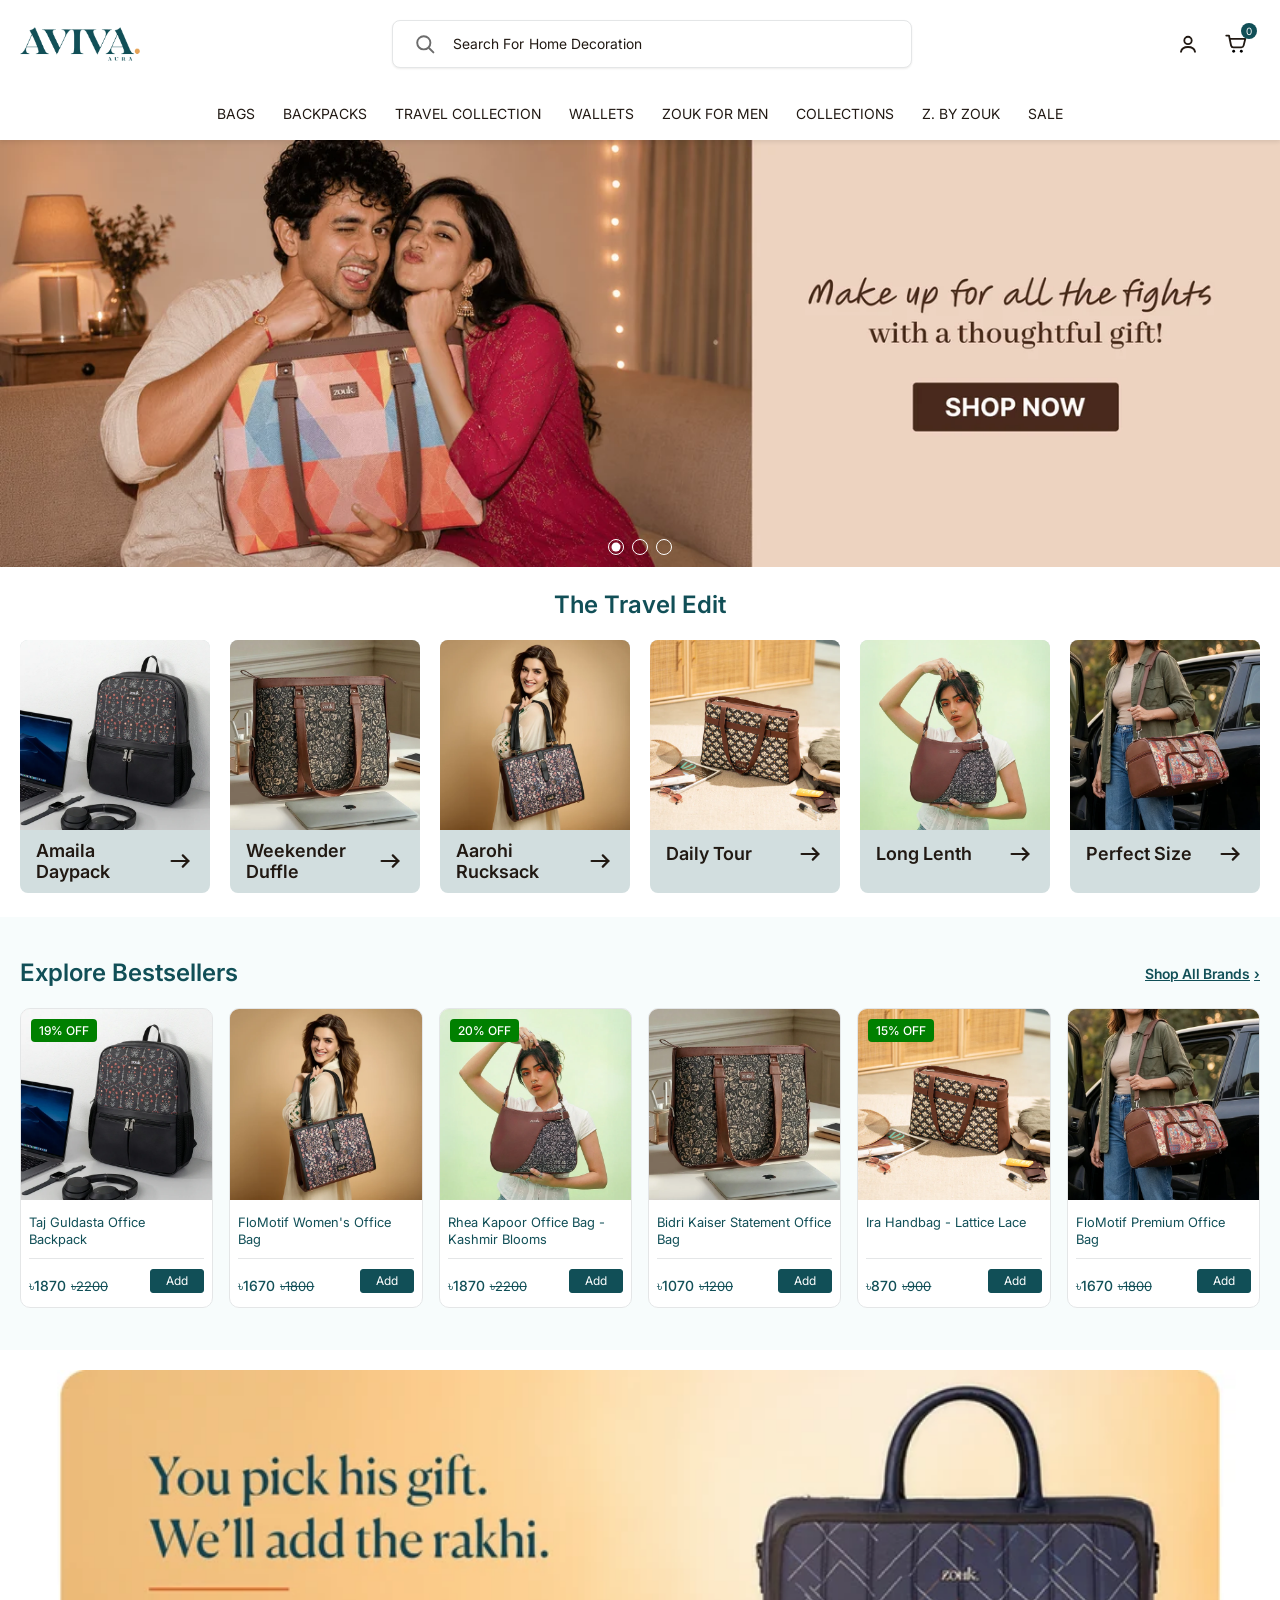
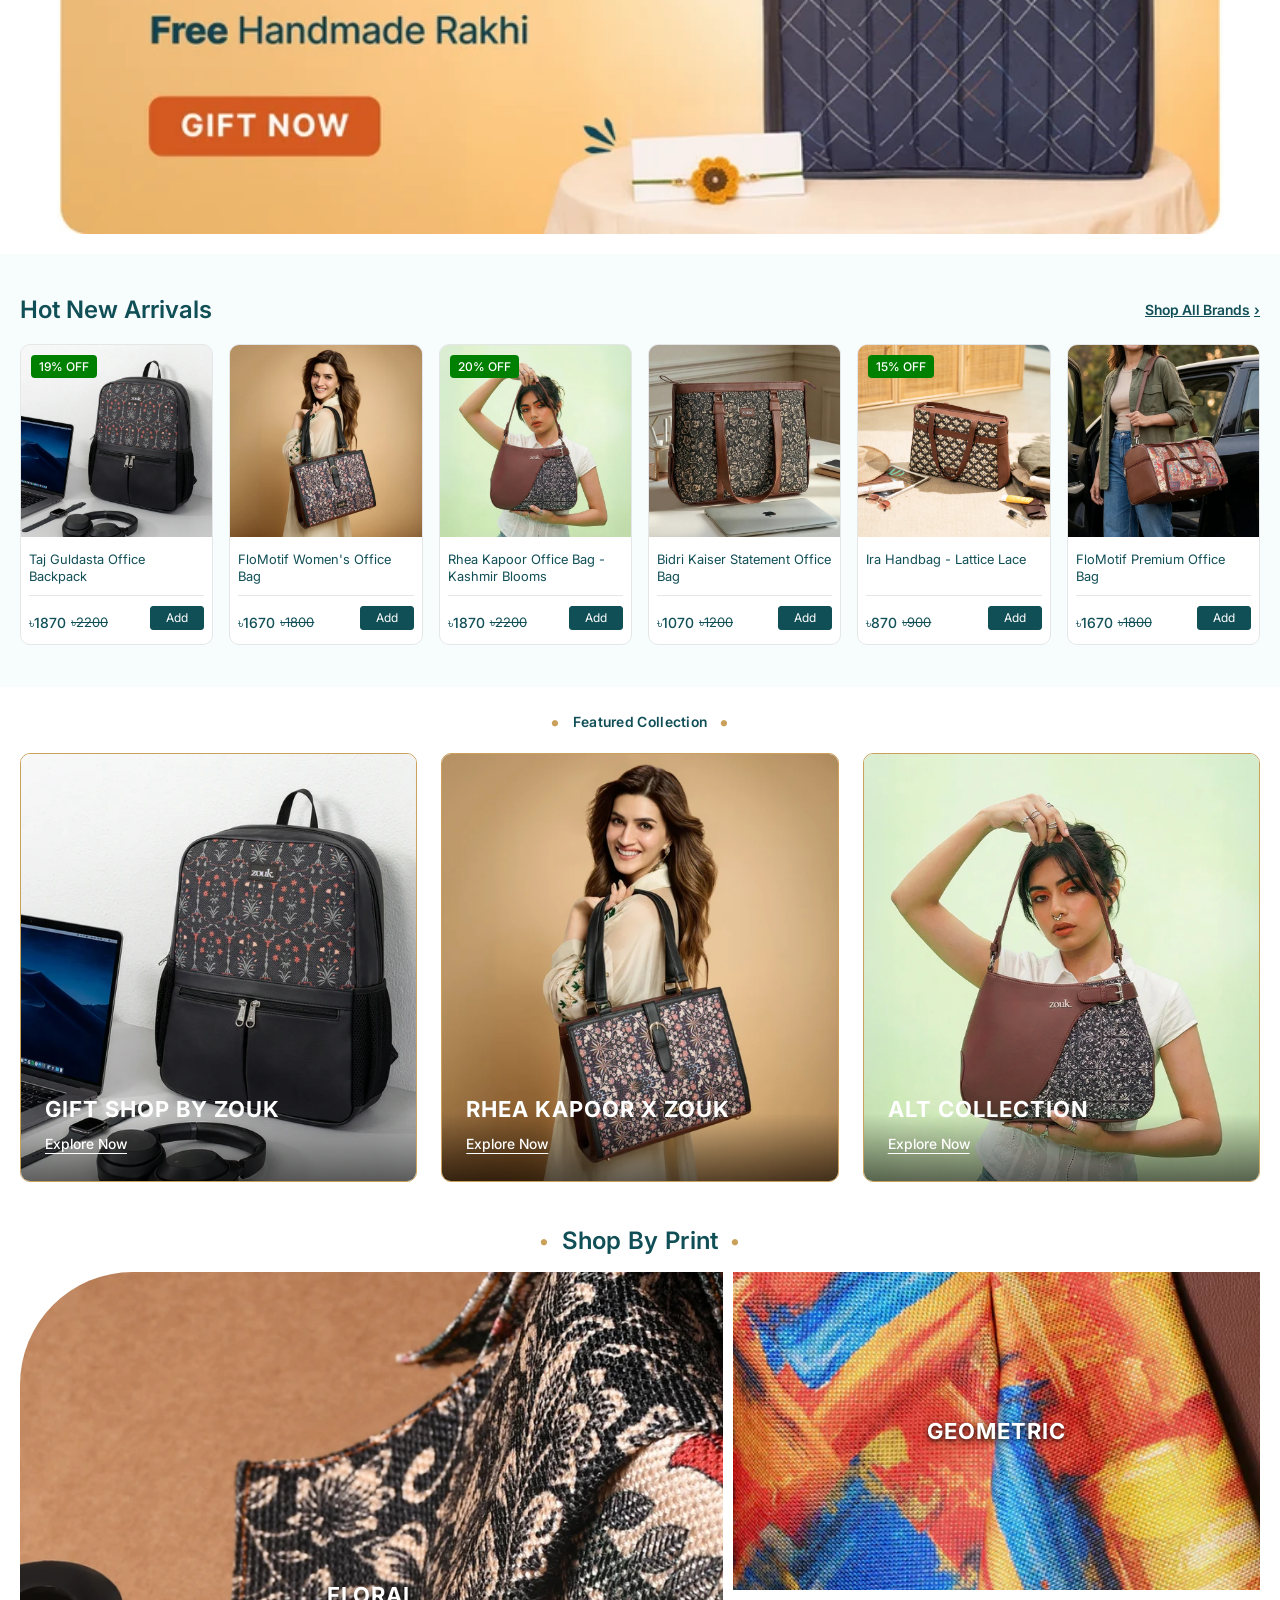
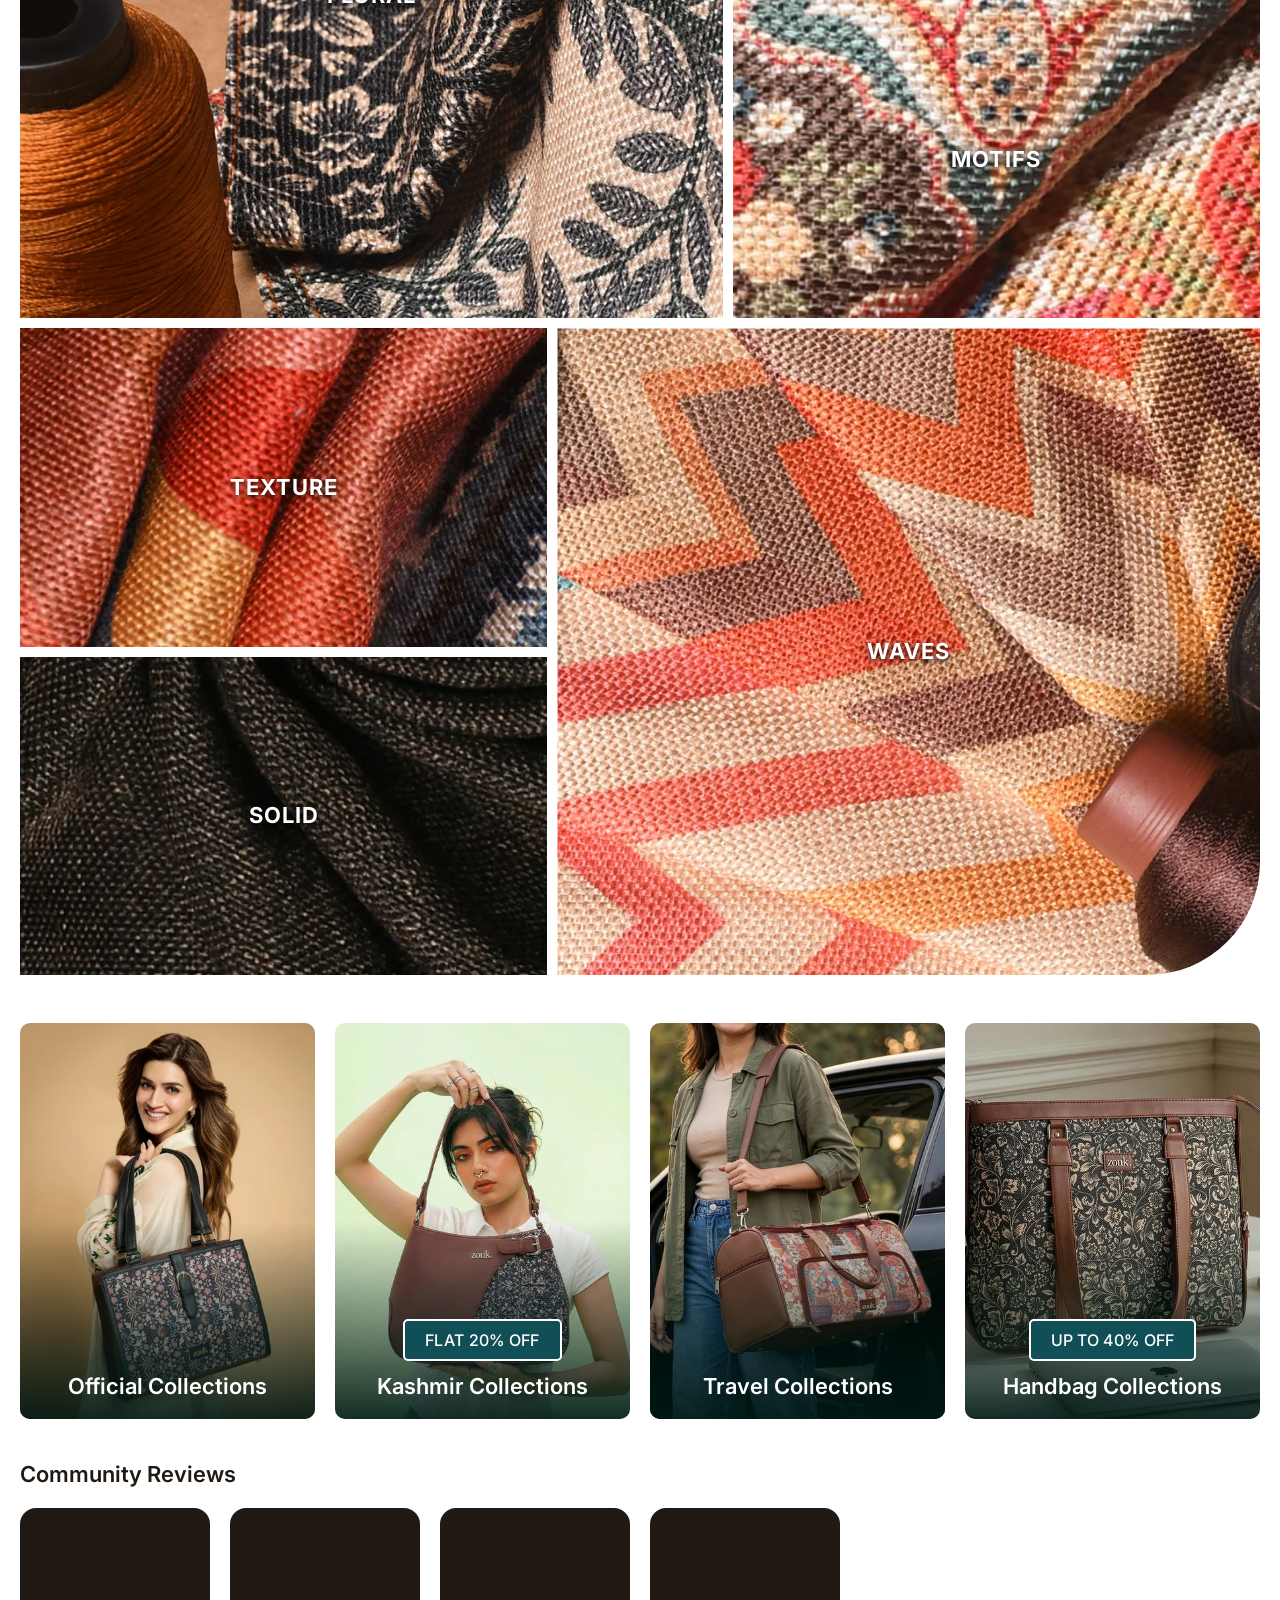
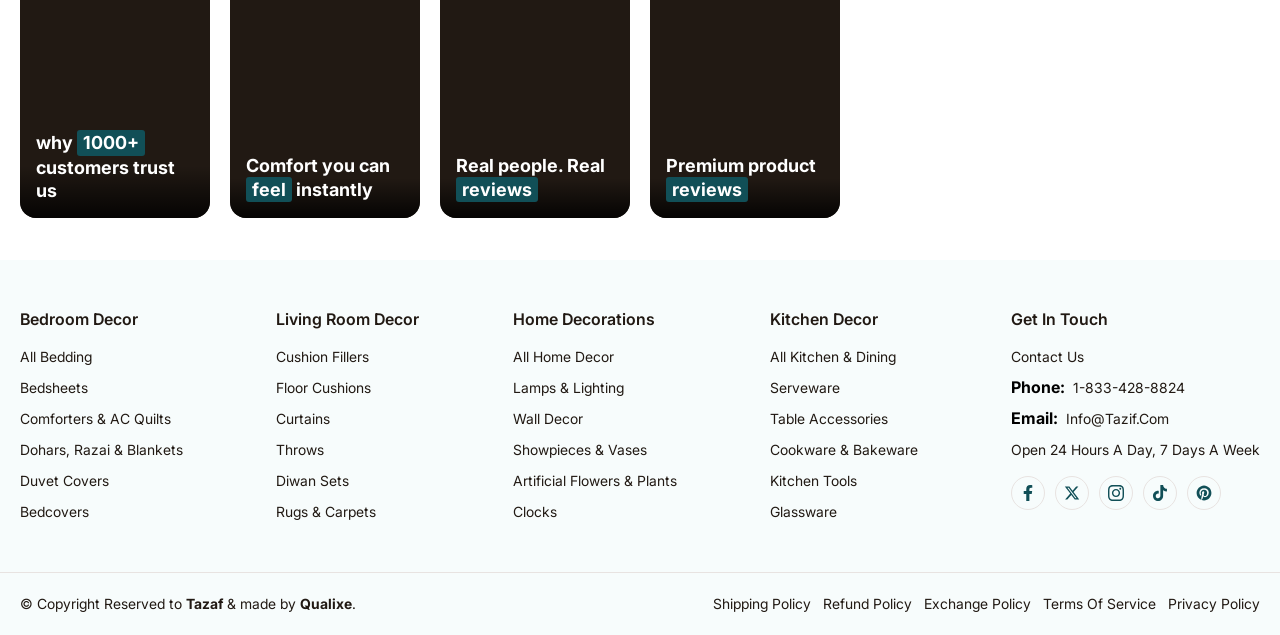
==== index.html @ 2f9ba5e5 "home page added" ====
<!DOCTYPE html>
<html lang="en">

<head>
	<meta charset="UTF-8">
	<meta name="viewport" content="width=device-width, initial-scale=1.0">
	<title>Aviva | Home</title>
	<!-- css link start -->
	<link rel="stylesheet" href="./assets/css/swiper-bundle.min.css">
	<link rel="icon" href="./assets/images/store-logo.png" type="image/x-icon">
	<link rel="stylesheet" href="./assets/css/footer.css">
	<link rel="stylesheet" href="./assets/css/card.css">
	<link rel="stylesheet" href="./assets/css/image-category-section.css">
	<link rel="stylesheet" href="./assets/css/community-review-section.css">
	<link rel="stylesheet" href="./assets/css/shop-by-print-section.css">
	<link rel="stylesheet" href="./assets/css/featured-collection-section.css">
	<link rel="stylesheet" href="./assets/css/single-banner.css">
	<link rel="stylesheet" href="./assets/css/card-slider-section.css">
	<link rel="stylesheet" href="./assets/css/category-grid-section.css">
	<link rel="stylesheet" href="./assets/css/hero-section.css">
	<link rel="stylesheet" href="./assets/css/category-section.css">
	<link rel="stylesheet" href="./assets/css/header.css">
	<link rel="stylesheet" href="./assets/css/main.css">
	<!-- css link end -->
</head>

<body>
	<!-- header start -->
	<header class="header">
		<div class="container">
			<nav class="navbar">
				<div class="navbar-left">
					<button class="hamburger app-menu-open">
						<svg width="25" height="15" viewBox="0 0 25 15" fill="none" xmlns="http://www.w3.org/2000/svg">
							<path d="M0.5 13.8333H24.5M0.5 7.16667H24.5M0.5 0.5H24.5" stroke="#16415F" stroke-linecap="round"
								stroke-linejoin="round"></path>
						</svg>
					</button>
					<button class="navbar-icon navbar-search-open-btn">
						<svg viewBox="0 0 20 20" fill="none" aria-hidden="true">
							<path
								d="M9.16667 15.8333C12.8486 15.8333 15.8333 12.8486 15.8333 9.16667C15.8333 5.48477 12.8486 2.5 9.16667 2.5C5.48477 2.5 2.5 5.48477 2.5 9.16667C2.5 12.8486 5.48477 15.8333 9.16667 15.8333Z"
								stroke="currentColor" stroke-width="1.5" stroke-linecap="round" stroke-linejoin="round"></path>
							<path d="M17.5 17.5L13.875 13.875" stroke="currentColor" stroke-width="1.5" stroke-linecap="round"
								stroke-linejoin="round"></path>
						</svg>
					</button>
					<div class="navbar-logo">
						<a href="index.html">
							<img src="./assets/images/store-logo.png" alt="store-logo.png">
						</a>
					</div>
				</div>
				<div class="navbar-center">
					<div class="navbar-search">
						<button class="search-open navbar-search-open-btn">
							<span class="icon">
								<svg viewBox="0 0 20 20" fill="none">
									<circle cx="9" cy="9" r="5.5" stroke="currentColor" stroke-width="1.6"></circle>
									<path d="M13.5 13.5L17 17" stroke="currentColor" stroke-width="1.6" stroke-linecap="round"></path>
								</svg>
							</span>
							<span class="text p">
								search for
								<span class="search-roller">
									<span class="search-roller-track">
										<span>smart phone</span>
										<span>home decoration</span>
										<span>gadgets</span>
									</span>
								</span>
							</span>
						</button>
					</div>
					<div class="navbar-logo">
						<a href="index.html">
							<img src="./assets/images/store-logo.png" alt="store-logo.png">
						</a>
					</div>
				</div>
				<!-- search-bar popup start -->
				<div class="search-bar-wrap">
					<button class="search-bar-window-cls-btn"></button>
					<div class="search-bar">
						<div class="search-bar-top">
							<form class="search-form">
								<div class="search-field">
									<span class="icon">
										<svg viewBox="0 0 16 16" fill="none" aria-hidden="true">
											<path
												d="M7.33333 12.6667C10.2789 12.6667 12.6667 10.2789 12.6667 7.33333C12.6667 4.38781 10.2789 2 7.33333 2C4.38781 2 2 4.38781 2 7.33333C2 10.2789 4.38781 12.6667 7.33333 12.6667Z"
												stroke="currentColor" stroke-width="1.5" stroke-linecap="round" stroke-linejoin="round">
											</path>
											<path d="M14 14L11.1 11.1" stroke="currentColor" stroke-width="1.5" stroke-linecap="round"
												stroke-linejoin="round"></path>
										</svg>
									</span>
									<input type="text">
								</div>
							</form>
							<button class="search-bar-close">
								<svg width="16" height="16" viewBox="0 0 10 10" fill="none" xmlns="http://www.w3.org/2000/svg">
									<path
										d="M9.85403 9.14653C9.90048 9.19298 9.93733 9.24813 9.96247 9.30883C9.98762 9.36953 10.0006 9.43458 10.0006 9.50028C10.0006 9.56598 9.98762 9.63103 9.96247 9.69173C9.93733 9.75242 9.90048 9.80757 9.85403 9.85403C9.80757 9.90048 9.75242 9.93733 9.69173 9.96247C9.63103 9.98762 9.56598 10.0006 9.50028 10.0006C9.43458 10.0006 9.36953 9.98762 9.30883 9.96247C9.24813 9.93733 9.19298 9.90048 9.14653 9.85403L5.00028 5.70715L0.854028 9.85403C0.760208 9.94785 0.63296 10.0006 0.500278 10.0006C0.367596 10.0006 0.240348 9.94785 0.146528 9.85403C0.0527077 9.76021 2.61548e-09 9.63296 0 9.50028C-2.61548e-09 9.3676 0.0527077 9.24035 0.146528 9.14653L4.2934 5.00028L0.146528 0.854028C0.0527077 0.760208 0 0.63296 0 0.500278C0 0.367596 0.0527077 0.240348 0.146528 0.146528C0.240348 0.0527077 0.367596 0 0.500278 0C0.63296 0 0.760208 0.0527077 0.854028 0.146528L5.00028 4.2934L9.14653 0.146528C9.24035 0.0527077 9.3676 -2.61548e-09 9.50028 0C9.63296 2.61548e-09 9.76021 0.0527077 9.85403 0.146528C9.94785 0.240348 10.0006 0.367596 10.0006 0.500278C10.0006 0.63296 9.94785 0.760208 9.85403 0.854028L5.70715 5.00028L9.85403 9.14653Z"
										fill="#0B0802"></path>
								</svg>
							</button>
						</div>
						<div class="search-bar-btm active">
							<div class="search-history">
								<div class="search-history-items">
									<div class="search-history-item">
										<p class="search-history-item-title">most searched</p>
										<div class="search-tags">
											<a href="#!">Wall paintings
												<span class="icon">
													<svg viewBox="0 0 12 12" fill="none" aria-hidden="true">
														<path d="M3.5 8.5L8.5 3.5" stroke="currentColor" stroke-linecap="round"
															stroke-linejoin="round"></path>
														<path d="M4.00006 3.49997H8.50006V7.99997" stroke="currentColor" stroke-linecap="round"
															stroke-linejoin="round"></path>
													</svg>
												</span>
											</a>
											<a href="#!">Bedsheets
												<span class="icon">
													<svg viewBox="0 0 12 12" fill="none" aria-hidden="true">
														<path d="M3.5 8.5L8.5 3.5" stroke="currentColor" stroke-linecap="round"
															stroke-linejoin="round"></path>
														<path d="M4.00006 3.49997H8.50006V7.99997" stroke="currentColor" stroke-linecap="round"
															stroke-linejoin="round"></path>
													</svg>
												</span>
											</a>
											<a href="#!">Rugs & Carpets
												<span class="icon">
													<svg viewBox="0 0 12 12" fill="none" aria-hidden="true">
														<path d="M3.5 8.5L8.5 3.5" stroke="currentColor" stroke-linecap="round"
															stroke-linejoin="round"></path>
														<path d="M4.00006 3.49997H8.50006V7.99997" stroke="currentColor" stroke-linecap="round"
															stroke-linejoin="round"></path>
													</svg>
												</span>
											</a>
											<a href="#!">Storage & Organization
												<span class="icon">
													<svg viewBox="0 0 12 12" fill="none" aria-hidden="true">
														<path d="M3.5 8.5L8.5 3.5" stroke="currentColor" stroke-linecap="round"
															stroke-linejoin="round"></path>
														<path d="M4.00006 3.49997H8.50006V7.99997" stroke="currentColor" stroke-linecap="round"
															stroke-linejoin="round"></path>
													</svg>
												</span>
											</a>
											<a href="#!">Lamps and lightings
												<span class="icon">
													<svg viewBox="0 0 12 12" fill="none" aria-hidden="true">
														<path d="M3.5 8.5L8.5 3.5" stroke="currentColor" stroke-linecap="round"
															stroke-linejoin="round"></path>
														<path d="M4.00006 3.49997H8.50006V7.99997" stroke="currentColor" stroke-linecap="round"
															stroke-linejoin="round"></path>
													</svg>
												</span>
											</a>
										</div>
									</div>
									<div class="search-history-item">
										<p class="search-history-item-title">Explore best category</p>
										<div class="search-categories">
											<a href="#!" class="search-category">
												<div class="search-category-img">
													<img src="./assets/images/search-cetagory-img1.webp" alt="search-cetagory-img1.webp">
												</div>
												<div class="search-category-content">
													<p class="title">Bedsheets</p>
												</div>
											</a>
											<a href="#!" class="search-category">
												<div class="search-category-img">
													<img src="./assets/images/search-cetagory-img1.webp" alt="search-cetagory-img1.webp">
												</div>
												<div class="search-category-content">
													<p class="title">Bedsheets</p>
												</div>
											</a>
											<a href="#!" class="search-category">
												<div class="search-category-img">
													<img src="./assets/images/search-cetagory-img1.webp" alt="search-cetagory-img1.webp">
												</div>
												<div class="search-category-content">
													<p class="title">Bedsheets</p>
												</div>
											</a>
											<a href="#!" class="search-category">
												<div class="search-category-img">
													<img src="./assets/images/search-cetagory-img1.webp" alt="search-cetagory-img1.webp">
												</div>
												<div class="search-category-content">
													<p class="title">Bedsheets</p>
												</div>
											</a>
											<a href="#!" class="search-category">
												<div class="search-category-img">
													<img src="./assets/images/search-cetagory-img1.webp" alt="search-cetagory-img1.webp">
												</div>
												<div class="search-category-content">
													<p class="title">Bedsheets</p>
												</div>
											</a>
											<a href="#!" class="search-category">
												<div class="search-category-img">
													<img src="./assets/images/search-cetagory-img1.webp" alt="search-cetagory-img1.webp">
												</div>
												<div class="search-category-content">
													<p class="title">Bedsheets</p>
												</div>
											</a>
										</div>
									</div>
								</div>
							</div>
							<div class="search-result-area">
								<div class="search-result">
									<p class="search-result-title">Search Results:</p>
									<div class="search-result-items">
										<a href="#!" class="search-result-item">
											<div class="search-result-img">
												<img src="./assets/images/search-cetagory-img1.webp" alt="search-cetagory-img1.webp">
											</div>
											<div class="search-result-content">
												<p class="title">new premium Bedsheets</p>
												<p class="price"><span class="lp">tk12,000</span><span class="pp">tk1440</span></p>
											</div>
										</a>
										<a href="#!" class="search-result-item">
											<div class="search-result-img">
												<img src="./assets/images/search-cetagory-img1.webp" alt="search-cetagory-img1.webp">
											</div>
											<div class="search-result-content">
												<p class="title">new premium Bedsheets</p>
												<p class="price"><span class="lp">tk12,000</span><span class="pp">tk1440</span></p>
											</div>
										</a>
										<a href="#!" class="search-result-item">
											<div class="search-result-img">
												<img src="./assets/images/search-cetagory-img1.webp" alt="search-cetagory-img1.webp">
											</div>
											<div class="search-result-content">
												<p class="title">new premium Bedsheets</p>
												<p class="price"><span class="lp">tk12,000</span><span class="pp">tk1440</span></p>
											</div>
										</a>
										<a href="#!" class="search-result-item">
											<div class="search-result-img">
												<img src="./assets/images/search-cetagory-img1.webp" alt="search-cetagory-img1.webp">
											</div>
											<div class="search-result-content">
												<p class="title">new premium Bedsheets</p>
												<p class="price"><span class="lp">tk12,000</span><span class="pp">tk1440</span></p>
											</div>
										</a>
									</div>
									<div class="search-result-btn">
										<a href="#!" class="btn">view all results</a>
									</div>
								</div>
							</div>
						</div>
					</div>
				</div>
				<!-- search-bar popup end -->
				<div class="navbar-icons">
					<a href="#!" class="navbar-icon">
						<svg viewBox="0 0 20 20" fill="none" aria-hidden="true">
							<path d="M10 10.1A2.85 2.85 0 1 0 10 4.4a2.85 2.85 0 0 0 0 5.7Z" stroke="currentColor" stroke-width="1.4">
							</path>
							<path d="M4.6 16c.45-2.25 2.48-3.7 5.4-3.7 2.92 0 4.95 1.45 5.4 3.7" stroke="currentColor"
								stroke-width="1.4" stroke-linecap="round"></path>
						</svg>
					</a>
					<button class="navbar-icon cart-drawer-open">
						<span class="cart-count">0</span>
						<svg viewBox="0 0 20 20" fill="none" aria-hidden="true">
							<path d="M2.5 3.5H4.6l1.6 7.7c.17.82.89 1.4 1.73 1.4h6.17c.82 0 1.53-.55 1.73-1.34l1.3-5.16H5.3"
								stroke="currentColor" stroke-width="1.4" stroke-linecap="round" stroke-linejoin="round"></path>
							<circle cx="8.2" cy="15.6" r="1.1" fill="currentColor"></circle>
							<circle cx="14.1" cy="15.6" r="1.1" fill="currentColor"></circle>
						</svg>
					</button>
				</div>
				<div class="navbar-link-area">
					<ul class="navbar-links">
						<li class="navbar-link">
							<p class="navbar-link-btn">bags</p>
							<div class="megamenu">
								<div class="megamenu-items">
									<div class="megamenu-item">
										<h6 class="megamenu-item-title">Office Bags</h6>
										<ul>
											<li>
												<a href="#!">Women's Office Bag</a>
											</li>
											<li>
												<a href="#!">Statement Office Bag</a>
											</li>
											<li>
												<a href="#!">Office Essential Bag</a>
											</li>
											<li>
												<a href="#!">Rhea Kapoor Office Bag</a>
											</li>
											<li>
												<a href="#!">Office Tote Bag</a>
											</li>
											<li>
												<a href="#!">Conference Office Bag</a>
											</li>
											<li>
												<a href="#!">Laptop Bag</a>
											</li>
											<li>
												<a href="#!">Statement Business Bag</a>
											</li>
											<li>
												<a href="#!">Harriet Office Bag</a>
											</li>
										</ul>
									</div>
									<div class="megamenu-item">
										<h6 class="megamenu-item-title">Bedsheets By Design</h6>
										<ul>
											<li>
												<a href="#!">Abstract Bedsheets</a>
											</li>
											<li>
												<a href="#!">Solid Bedsheets</a>
											</li>
											<li>
												<a href="#!">Floral Bedsheets</a>
											</li>
											<li>
												<a href="#!">Geometric Bedsheets</a>
											</li>
											<li>
												<a href="#!">Fabulous Indian Prints</a>
											</li>
											<li>
												<a href="#!">Kids Bedsheets</a>
											</li>
										</ul>
									</div>
									<div class="megamenu-item">
										<h6 class="megamenu-item-title">Bedsheets By Design</h6>
										<ul>
											<li>
												<a href="#!">Abstract Bedsheets</a>
											</li>
											<li>
												<a href="#!">Solid Bedsheets</a>
											</li>
											<li>
												<a href="#!">Floral Bedsheets</a>
											</li>
											<li>
												<a href="#!">Geometric Bedsheets</a>
											</li>
											<li>
												<a href="#!">Fabulous Indian Prints</a>
											</li>
											<li>
												<a href="#!">Kids Bedsheets</a>
											</li>
										</ul>
									</div>
									<div class="megamenu-item">
										<h6 class="megamenu-item-title">Bedsheets By Design</h6>
										<ul>
											<li>
												<a href="#!">Abstract Bedsheets</a>
											</li>
											<li>
												<a href="#!">Solid Bedsheets</a>
											</li>
											<li>
												<a href="#!">Floral Bedsheets</a>
											</li>
											<li>
												<a href="#!">Geometric Bedsheets</a>
											</li>
											<li>
												<a href="#!">Fabulous Indian Prints</a>
											</li>
											<li>
												<a href="#!">Kids Bedsheets</a>
											</li>
										</ul>
									</div>
								</div>
							</div>
						</li>
						<li class="navbar-link dropdown">
							<p class="navbar-link-btn">Backpacks</p>
							<ul class="drpodown-nav drpodown-nav1">
								<li><a href="#!">Amalia Daypack - Fast Moving</a></li>
								<li><a href="#!">Office Backpack</a></li>
								<li><a href="#!">Amalia Laptop Backpack</a></li>
								<li><a href="#!">Dalila Mini-Daypack</a></li>
								<li><a href="#!">Olina Daypack</a></li>
								<li><a href="#!">Backpack For Men</a></li>
								<li><a href="#!">Statement Backpack</a></li>
							</ul>
						</li>
						<li class="navbar-link dropdown">
							<p class="navbar-link-btn">Travel Collection</p>
							<ul class="drpodown-nav drpodown-nav1">
								<li><a href="#!">Amalia Daypack - Fast Moving</a></li>
								<li><a href="#!">Office Backpack</a></li>
								<li><a href="#!">Amalia Laptop Backpack</a></li>
								<li><a href="#!">Dalila Mini-Daypack</a></li>
								<li><a href="#!">Olina Daypack</a></li>
								<li><a href="#!">Backpack For Men</a></li>
								<li><a href="#!">Statement Backpack</a></li>
							</ul>
						</li>
						<li class="navbar-link dropdown">
							<p class="navbar-link-btn">Wallets</p>
							<ul class="drpodown-nav drpodown-nav1">
								<li><a href="#!">Amalia Daypack - Fast Moving</a></li>
								<li><a href="#!">Office Backpack</a></li>
								<li><a href="#!">Amalia Laptop Backpack</a></li>
								<li><a href="#!">Dalila Mini-Daypack</a></li>
								<li><a href="#!">Olina Daypack</a></li>
								<li><a href="#!">Backpack For Men</a></li>
								<li><a href="#!">Statement Backpack</a></li>
							</ul>
						</li>
						<li class="navbar-link dropdown">
							<p class="navbar-link-btn">Zouk For Men</p>
							<ul class="drpodown-nav drpodown-nav1">
								<li><a href="#!">Amalia Daypack - Fast Moving</a></li>
								<li><a href="#!">Office Backpack</a></li>
								<li><a href="#!">Amalia Laptop Backpack</a></li>
								<li><a href="#!">Dalila Mini-Daypack</a></li>
								<li><a href="#!">Olina Daypack</a></li>
								<li><a href="#!">Backpack For Men</a></li>
								<li><a href="#!">Statement Backpack</a></li>
							</ul>
						</li>
						<li class="navbar-link dropdown">
							<p class="navbar-link-btn">Collections</p>
							<ul class="drpodown-nav drpodown-nav1">
								<li><a href="#!">Amalia Daypack - Fast Moving</a></li>
								<li><a href="#!">Office Backpack</a></li>
								<li><a href="#!">Amalia Laptop Backpack</a></li>
								<li><a href="#!">Dalila Mini-Daypack</a></li>
								<li><a href="#!">Olina Daypack</a></li>
								<li><a href="#!">Backpack For Men</a></li>
								<li><a href="#!">Statement Backpack</a></li>
							</ul>
						</li>
						<li class="navbar-link dropdown">
							<p class="navbar-link-btn">Z. By Zouk</p>
							<ul class="drpodown-nav drpodown-nav1">
								<li><a href="#!">Amalia Daypack - Fast Moving</a></li>
								<li><a href="#!">Office Backpack</a></li>
								<li><a href="#!">Amalia Laptop Backpack</a></li>
								<li><a href="#!">Dalila Mini-Daypack</a></li>
								<li><a href="#!">Olina Daypack</a></li>
								<li><a href="#!">Backpack For Men</a></li>
								<li><a href="#!">Statement Backpack</a></li>
							</ul>
						</li>
						<li class="navbar-link dropdown">
							<p class="navbar-link-btn">Sale</p>
							<ul class="drpodown-nav drpodown-nav1">
								<li><a href="#!">Sling BOGO</a></li>
								<li>
									<button>Value Picks
										<span class="icon">
											<svg aria-hidden="true" focusable="false" fill="none" width="8"
												class="icon icon-arrow-right  icon--direction-aware" viewBox="0 0 16 18">
												<path d="m5 17 8-8-8-8" stroke="currentColor" stroke-linecap="square"></path>
											</svg>
										</span>
									</button>
									<ul class="drpodown-nav drpodown-nav2">
										<li><a href="#!">Amalia Daypack - Fast Moving</a></li>
										<li><a href="#!">Office Backpack</a></li>
										<li><a href="#!">Amalia Laptop Backpack</a></li>
										<li><a href="#!">Dalila Mini-Daypack</a></li>
										<li><a href="#!">Olina Daypack</a></li>
										<li><a href="#!">Backpack For Men</a></li>
										<li><a href="#!">Statement Backpack</a></li>
									</ul>
								</li>
							</ul>
						</li>
					</ul>
				</div>
			</nav>
		</div>

		<!-- mobile-menu start -->
		<div class="mobile-menu-wrap">
			<div class="mobile-menu-close-window-btn"></div>
			<div class="mobile-menu-container">
				<div class="mobile-menu-container-top">
					<button class="mobile-menu-close-btn" type="button">
						<svg viewBox="0 0 20 20" fill="none" aria-hidden="true">
							<path d="M16 10H4" stroke="currentColor" stroke-width="1.6" stroke-linecap="round"></path>
							<path d="M8 6L4 10L8 14" stroke="currentColor" stroke-width="1.6" stroke-linecap="round"
								stroke-linejoin="round"></path>
						</svg>
					</button>
					<a href="#!" class="mobile-menu-logo">
						<img src="./assets/images/store-logo.png" alt="store-logo.png">
					</a>
				</div>
				<div class="mobile-nav-items">
					<div class="mobile-nav-item">
						<div class="mobile-nav-item-heading">
							<p class="title">bags</p>
							<span class="icon">
								<svg aria-hidden="true" focusable="false" fill="none" width="12" viewBox="0 0 10 10">
									<path d="m3 9 4-4-4-4" stroke="currentColor" stroke-linecap="square"></path>
								</svg>
							</span>
						</div>
						<div class="mobile-nav-item-content">
							<div class="mobile-menu-top">
								<button class="mobile-menu-close-btn" type="button">
									<svg viewBox="0 0 20 20" fill="none" aria-hidden="true">
										<path d="M16 10H4" stroke="currentColor" stroke-width="1.6" stroke-linecap="round"></path>
										<path d="M8 6L4 10L8 14" stroke="currentColor" stroke-width="1.6" stroke-linecap="round"
											stroke-linejoin="round"></path>
									</svg>
								</button>
								<p class="mobile-menu-title">all categories</p>
								<button class="mobile-menu-search navbar-search-open-btn">
									<svg viewBox="0 0 20 20" fill="none" aria-hidden="true">
										<path
											d="M9.16667 15.8333C12.8486 15.8333 15.8333 12.8486 15.8333 9.16667C15.8333 5.48477 12.8486 2.5 9.16667 2.5C5.48477 2.5 2.5 5.48477 2.5 9.16667C2.5 12.8486 5.48477 15.8333 9.16667 15.8333Z"
											stroke="currentColor" stroke-width="1.5" stroke-linecap="round" stroke-linejoin="round"></path>
										<path d="M17.5 17.5L13.875 13.875" stroke="currentColor" stroke-width="1.5" stroke-linecap="round"
											stroke-linejoin="round"></path>
									</svg>
								</button>
							</div>
							<div class="mobile-menu-inner">
								<div class="mobile-menu-tabs">
									<a href="#sling_bags" class="mobile-menu-tab active">
										<span class="mobile-menu-tab-img">
											<img src="./assets/images/mobile-menu-tab-img1.avif" alt="mobile-menu-tab-img1.avif">
										</span>
										<span class="mobile-menu-tab-title">Sling Bags</span>
									</a>
									<a href="#office_bags" class="mobile-menu-tab">
										<span class="mobile-menu-tab-img">
											<img src="./assets/images/mobile-menu-tab-img2.webp" alt="mobile-menu-tab-img2.webp">
										</span>
										<span class="mobile-menu-tab-title">Office Bags</span>
									</a>
									<a href="#tote_bags" class="mobile-menu-tab">
										<span class="mobile-menu-tab-img">
											<img src="./assets/images/mobile-menu-tab-img3.avif" alt="mobile-menu-tab-img3.avif">
										</span>
										<span class="mobile-menu-tab-title">Tote Bags</span>
									</a>
									<a href="#satchel_bags" class="mobile-menu-tab">
										<span class="mobile-menu-tab-img">
											<img src="./assets/images/mobile-menu-tab-img4.webp" alt="mobile-menu-tab-img4.webp">
										</span>
										<span class="mobile-menu-tab-title">Satchel Bags</span>
									</a>
									<a href="#handbags" class="mobile-menu-tab">
										<span class="mobile-menu-tab-img">
											<img src="./assets/images/mobile-menu-tab-img5.avif" alt="mobile-menu-tab-img5.avif">
										</span>
										<span class="mobile-menu-tab-title">Handbags</span>
									</a>
									<a href="#lunch_bags" class="mobile-menu-tab">
										<span class="mobile-menu-tab-img">
											<img src="./assets/images/mobile-menu-tab-img6.avif" alt="mobile-menu-tab-img6.avif">
										</span>
										<span class="mobile-menu-tab-title">Lunch Bags</span>
									</a>
									<a href="#find_by_occasion" class="mobile-menu-tab">
										<span class="mobile-menu-tab-img">
											<img src="./assets/images/mobile-menu-tab-img7.webp" alt="mobile-menu-tab-img7.webp">
										</span>
										<span class="mobile-menu-tab-title">Find by Occasion</span>
									</a>
									<a href="#find_by_prints" class="mobile-menu-tab">
										<span class="mobile-menu-tab-img">
											<img src="./assets/images/mobile-menu-tab-img8.avif" alt="mobile-menu-tab-img8.avif">
										</span>
										<span class="mobile-menu-tab-title">Find by Prints</span>
									</a>
								</div>
								<div class="mobile-menu-tabs-contents">
									<div class="mobile-menu-tabs-content" id="sling_bags">
										<div class="mobile-menu-tabs-content-heading">
											<p class="title">sling bags</p>
											<span class="line"></span>
										</div>
										<div class="mobile-menu-tabs-content-items">
											<div class="mobile-menu-tabs-content-item">
												<p class="mobile-menu-tabs-content-item-title">bags by size</p>
												<div class="mobile-menu-tabs-content-item-grids">
													<a href="#!" class="mobile-menu-tabs-content-item-grid">
														<span class="mobile-menu-tabs-content-item-grid-img">
															<img src="./assets/images/mobile-menu-tab-img1.avif" alt="mobile-menu-tab-img1.avif">
														</span>
														<span class="mobile-menu-tabs-content-item-grid-title">view all bags</span>
													</a>
													<a href="#!" class="mobile-menu-tabs-content-item-grid">
														<span class="mobile-menu-tabs-content-item-grid-img">
															<img src="./assets/images/mobile-menu-tab-img2.webp" alt="mobile-menu-tab-img2.webp">
														</span>
														<span class="mobile-menu-tabs-content-item-grid-title">single bags</span>
													</a>
													<a href="#!" class="mobile-menu-tabs-content-item-grid">
														<span class="mobile-menu-tabs-content-item-grid-img">
															<img src="./assets/images/mobile-menu-tab-img3.avif" alt="mobile-menu-tab-img3.avif">
														</span>
														<span class="mobile-menu-tabs-content-item-grid-title">queen bags</span>
													</a>
													<a href="#!" class="mobile-menu-tabs-content-item-grid">
														<span class="mobile-menu-tabs-content-item-grid-img">
															<img src="./assets/images/mobile-menu-tab-img4.webp" alt="mobile-menu-tab-img4.webp">
														</span>
														<span class="mobile-menu-tabs-content-item-grid-title">king bags</span>
													</a>
													<a href="#!" class="mobile-menu-tabs-content-item-grid">
														<span class="mobile-menu-tabs-content-item-grid-img">
															<img src="./assets/images/mobile-menu-tab-img5.avif" alt="mobile-menu-tab-img5.avif">
														</span>
														<span class="mobile-menu-tabs-content-item-grid-title">fitted bags</span>
													</a>
													<a href="#!" class="mobile-menu-tabs-content-item-grid">
														<span class="mobile-menu-tabs-content-item-grid-img">
															<img src="./assets/images/mobile-menu-tab-img6.avif" alt="mobile-menu-tab-img6.avif">
														</span>
														<span class="mobile-menu-tabs-content-item-grid-title">premium bagss</span>
													</a>
													<a href="#!" class="mobile-menu-tabs-content-item-grid">
														<span class="mobile-menu-tabs-content-item-grid-img">
															<img src="./assets/images/mobile-menu-tab-img7.webp" alt="mobile-menu-tab-img7.webp">
														</span>
														<span class="mobile-menu-tabs-content-item-grid-title">latest bags</span>
													</a>
													<a href="#!" class="mobile-menu-tabs-content-item-grid">
														<span class="mobile-menu-tabs-content-item-grid-img">
															<img src="./assets/images/mobile-menu-tab-img8.avif" alt="mobile-menu-tab-img8.avif">
														</span>
														<span class="mobile-menu-tabs-content-item-grid-title">normal bags</span>
													</a>
												</div>
											</div>
											<div class="mobile-menu-tabs-content-item">
												<p class="mobile-menu-tabs-content-item-title">More in bags</p>
												<div class="mobile-menu-tabs-content-item-grids">
													<a href="#!" class="mobile-menu-tabs-content-item-grid">
														<span class="mobile-menu-tabs-content-item-grid-img">
															<img src="./assets/images/mobile-menu-tab-img1.avif" alt="mobile-menu-tab-img1.avif">
														</span>
														<span class="mobile-menu-tabs-content-item-grid-title">view all bags</span>
													</a>
													<a href="#!" class="mobile-menu-tabs-content-item-grid">
														<span class="mobile-menu-tabs-content-item-grid-img">
															<img src="./assets/images/mobile-menu-tab-img2.webp" alt="mobile-menu-tab-img2.webp">
														</span>
														<span class="mobile-menu-tabs-content-item-grid-title">single bags</span>
													</a>
													<a href="#!" class="mobile-menu-tabs-content-item-grid">
														<span class="mobile-menu-tabs-content-item-grid-img">
															<img src="./assets/images/mobile-menu-tab-img3.avif" alt="mobile-menu-tab-img3.avif">
														</span>
														<span class="mobile-menu-tabs-content-item-grid-title">queen bags</span>
													</a>
													<a href="#!" class="mobile-menu-tabs-content-item-grid">
														<span class="mobile-menu-tabs-content-item-grid-img">
															<img src="./assets/images/mobile-menu-tab-img4.webp" alt="mobile-menu-tab-img4.webp">
														</span>
														<span class="mobile-menu-tabs-content-item-grid-title">king bags</span>
													</a>
													<a href="#!" class="mobile-menu-tabs-content-item-grid">
														<span class="mobile-menu-tabs-content-item-grid-img">
															<img src="./assets/images/mobile-menu-tab-img5.avif" alt="mobile-menu-tab-img5.avif">
														</span>
														<span class="mobile-menu-tabs-content-item-grid-title">fitted bags</span>
													</a>
													<a href="#!" class="mobile-menu-tabs-content-item-grid">
														<span class="mobile-menu-tabs-content-item-grid-img">
															<img src="./assets/images/mobile-menu-tab-img6.avif" alt="mobile-menu-tab-img6.avif">
														</span>
														<span class="mobile-menu-tabs-content-item-grid-title">premium bagss</span>
													</a>
													<a href="#!" class="mobile-menu-tabs-content-item-grid">
														<span class="mobile-menu-tabs-content-item-grid-img">
															<img src="./assets/images/mobile-menu-tab-img7.webp" alt="mobile-menu-tab-img7.webp">
														</span>
														<span class="mobile-menu-tabs-content-item-grid-title">latest bags</span>
													</a>
													<a href="#!" class="mobile-menu-tabs-content-item-grid">
														<span class="mobile-menu-tabs-content-item-grid-img">
															<img src="./assets/images/mobile-menu-tab-img8.avif" alt="mobile-menu-tab-img8.avif">
														</span>
														<span class="mobile-menu-tabs-content-item-grid-title">normal bags</span>
													</a>
												</div>
											</div>
										</div>
									</div>
									<div class="mobile-menu-tabs-content" id="office_bags">
										<div class="mobile-menu-tabs-content-heading">
											<p class="title">Office Bags</p>
											<span class="line"></span>
										</div>
										<div class="mobile-menu-tabs-content-items">
											<div class="mobile-menu-tabs-content-item">
												<p class="mobile-menu-tabs-content-item-title">bags by size</p>
												<div class="mobile-menu-tabs-content-item-grids">
													<a href="#!" class="mobile-menu-tabs-content-item-grid">
														<span class="mobile-menu-tabs-content-item-grid-img">
															<img src="./assets/images/mobile-menu-tab-img1.avif" alt="mobile-menu-tab-img1.avif">
														</span>
														<span class="mobile-menu-tabs-content-item-grid-title">view all bags</span>
													</a>
													<a href="#!" class="mobile-menu-tabs-content-item-grid">
														<span class="mobile-menu-tabs-content-item-grid-img">
															<img src="./assets/images/mobile-menu-tab-img2.webp" alt="mobile-menu-tab-img2.webp">
														</span>
														<span class="mobile-menu-tabs-content-item-grid-title">single bags</span>
													</a>
													<a href="#!" class="mobile-menu-tabs-content-item-grid">
														<span class="mobile-menu-tabs-content-item-grid-img">
															<img src="./assets/images/mobile-menu-tab-img3.avif" alt="mobile-menu-tab-img3.avif">
														</span>
														<span class="mobile-menu-tabs-content-item-grid-title">queen bags</span>
													</a>
													<a href="#!" class="mobile-menu-tabs-content-item-grid">
														<span class="mobile-menu-tabs-content-item-grid-img">
															<img src="./assets/images/mobile-menu-tab-img4.webp" alt="mobile-menu-tab-img4.webp">
														</span>
														<span class="mobile-menu-tabs-content-item-grid-title">king bags</span>
													</a>
													<a href="#!" class="mobile-menu-tabs-content-item-grid">
														<span class="mobile-menu-tabs-content-item-grid-img">
															<img src="./assets/images/mobile-menu-tab-img5.avif" alt="mobile-menu-tab-img5.avif">
														</span>
														<span class="mobile-menu-tabs-content-item-grid-title">fitted bags</span>
													</a>
													<a href="#!" class="mobile-menu-tabs-content-item-grid">
														<span class="mobile-menu-tabs-content-item-grid-img">
															<img src="./assets/images/mobile-menu-tab-img6.avif" alt="mobile-menu-tab-img6.avif">
														</span>
														<span class="mobile-menu-tabs-content-item-grid-title">premium bagss</span>
													</a>
													<a href="#!" class="mobile-menu-tabs-content-item-grid">
														<span class="mobile-menu-tabs-content-item-grid-img">
															<img src="./assets/images/mobile-menu-tab-img7.webp" alt="mobile-menu-tab-img7.webp">
														</span>
														<span class="mobile-menu-tabs-content-item-grid-title">latest bags</span>
													</a>
													<a href="#!" class="mobile-menu-tabs-content-item-grid">
														<span class="mobile-menu-tabs-content-item-grid-img">
															<img src="./assets/images/mobile-menu-tab-img8.avif" alt="mobile-menu-tab-img8.avif">
														</span>
														<span class="mobile-menu-tabs-content-item-grid-title">normal bags</span>
													</a>
												</div>
											</div>
											<div class="mobile-menu-tabs-content-item">
												<p class="mobile-menu-tabs-content-item-title">More in bags</p>
												<div class="mobile-menu-tabs-content-item-grids">
													<a href="#!" class="mobile-menu-tabs-content-item-grid">
														<span class="mobile-menu-tabs-content-item-grid-img">
															<img src="./assets/images/mobile-menu-tab-img1.avif" alt="mobile-menu-tab-img1.avif">
														</span>
														<span class="mobile-menu-tabs-content-item-grid-title">view all bags</span>
													</a>
													<a href="#!" class="mobile-menu-tabs-content-item-grid">
														<span class="mobile-menu-tabs-content-item-grid-img">
															<img src="./assets/images/mobile-menu-tab-img2.webp" alt="mobile-menu-tab-img2.webp">
														</span>
														<span class="mobile-menu-tabs-content-item-grid-title">single bags</span>
													</a>
													<a href="#!" class="mobile-menu-tabs-content-item-grid">
														<span class="mobile-menu-tabs-content-item-grid-img">
															<img src="./assets/images/mobile-menu-tab-img3.avif" alt="mobile-menu-tab-img3.avif">
														</span>
														<span class="mobile-menu-tabs-content-item-grid-title">queen bags</span>
													</a>
													<a href="#!" class="mobile-menu-tabs-content-item-grid">
														<span class="mobile-menu-tabs-content-item-grid-img">
															<img src="./assets/images/mobile-menu-tab-img4.webp" alt="mobile-menu-tab-img4.webp">
														</span>
														<span class="mobile-menu-tabs-content-item-grid-title">king bags</span>
													</a>
													<a href="#!" class="mobile-menu-tabs-content-item-grid">
														<span class="mobile-menu-tabs-content-item-grid-img">
															<img src="./assets/images/mobile-menu-tab-img5.avif" alt="mobile-menu-tab-img5.avif">
														</span>
														<span class="mobile-menu-tabs-content-item-grid-title">fitted bags</span>
													</a>
													<a href="#!" class="mobile-menu-tabs-content-item-grid">
														<span class="mobile-menu-tabs-content-item-grid-img">
															<img src="./assets/images/mobile-menu-tab-img6.avif" alt="mobile-menu-tab-img6.avif">
														</span>
														<span class="mobile-menu-tabs-content-item-grid-title">premium bagss</span>
													</a>
													<a href="#!" class="mobile-menu-tabs-content-item-grid">
														<span class="mobile-menu-tabs-content-item-grid-img">
															<img src="./assets/images/mobile-menu-tab-img7.webp" alt="mobile-menu-tab-img7.webp">
														</span>
														<span class="mobile-menu-tabs-content-item-grid-title">latest bags</span>
													</a>
													<a href="#!" class="mobile-menu-tabs-content-item-grid">
														<span class="mobile-menu-tabs-content-item-grid-img">
															<img src="./assets/images/mobile-menu-tab-img8.avif" alt="mobile-menu-tab-img8.avif">
														</span>
														<span class="mobile-menu-tabs-content-item-grid-title">normal bags</span>
													</a>
												</div>
											</div>
										</div>
									</div>
									<div class="mobile-menu-tabs-content" id="tote_bags">
										<div class="mobile-menu-tabs-content-heading">
											<p class="title">Tote Bags</p>
											<span class="line"></span>
										</div>
										<div class="mobile-menu-tabs-content-items">
											<div class="mobile-menu-tabs-content-item">
												<p class="mobile-menu-tabs-content-item-title">bags by size</p>
												<div class="mobile-menu-tabs-content-item-grids">
													<a href="#!" class="mobile-menu-tabs-content-item-grid">
														<span class="mobile-menu-tabs-content-item-grid-img">
															<img src="./assets/images/mobile-menu-tab-img1.avif" alt="mobile-menu-tab-img1.avif">
														</span>
														<span class="mobile-menu-tabs-content-item-grid-title">view all bags</span>
													</a>
													<a href="#!" class="mobile-menu-tabs-content-item-grid">
														<span class="mobile-menu-tabs-content-item-grid-img">
															<img src="./assets/images/mobile-menu-tab-img2.webp" alt="mobile-menu-tab-img2.webp">
														</span>
														<span class="mobile-menu-tabs-content-item-grid-title">single bags</span>
													</a>
													<a href="#!" class="mobile-menu-tabs-content-item-grid">
														<span class="mobile-menu-tabs-content-item-grid-img">
															<img src="./assets/images/mobile-menu-tab-img3.avif" alt="mobile-menu-tab-img3.avif">
														</span>
														<span class="mobile-menu-tabs-content-item-grid-title">queen bags</span>
													</a>
													<a href="#!" class="mobile-menu-tabs-content-item-grid">
														<span class="mobile-menu-tabs-content-item-grid-img">
															<img src="./assets/images/mobile-menu-tab-img4.webp" alt="mobile-menu-tab-img4.webp">
														</span>
														<span class="mobile-menu-tabs-content-item-grid-title">king bags</span>
													</a>
													<a href="#!" class="mobile-menu-tabs-content-item-grid">
														<span class="mobile-menu-tabs-content-item-grid-img">
															<img src="./assets/images/mobile-menu-tab-img5.avif" alt="mobile-menu-tab-img5.avif">
														</span>
														<span class="mobile-menu-tabs-content-item-grid-title">fitted bags</span>
													</a>
													<a href="#!" class="mobile-menu-tabs-content-item-grid">
														<span class="mobile-menu-tabs-content-item-grid-img">
															<img src="./assets/images/mobile-menu-tab-img6.avif" alt="mobile-menu-tab-img6.avif">
														</span>
														<span class="mobile-menu-tabs-content-item-grid-title">premium bagss</span>
													</a>
													<a href="#!" class="mobile-menu-tabs-content-item-grid">
														<span class="mobile-menu-tabs-content-item-grid-img">
															<img src="./assets/images/mobile-menu-tab-img7.webp" alt="mobile-menu-tab-img7.webp">
														</span>
														<span class="mobile-menu-tabs-content-item-grid-title">latest bags</span>
													</a>
													<a href="#!" class="mobile-menu-tabs-content-item-grid">
														<span class="mobile-menu-tabs-content-item-grid-img">
															<img src="./assets/images/mobile-menu-tab-img8.avif" alt="mobile-menu-tab-img8.avif">
														</span>
														<span class="mobile-menu-tabs-content-item-grid-title">normal bags</span>
													</a>
												</div>
											</div>
											<div class="mobile-menu-tabs-content-item">
												<p class="mobile-menu-tabs-content-item-title">More in bags</p>
												<div class="mobile-menu-tabs-content-item-grids">
													<a href="#!" class="mobile-menu-tabs-content-item-grid">
														<span class="mobile-menu-tabs-content-item-grid-img">
															<img src="./assets/images/mobile-menu-tab-img1.avif" alt="mobile-menu-tab-img1.avif">
														</span>
														<span class="mobile-menu-tabs-content-item-grid-title">view all bags</span>
													</a>
													<a href="#!" class="mobile-menu-tabs-content-item-grid">
														<span class="mobile-menu-tabs-content-item-grid-img">
															<img src="./assets/images/mobile-menu-tab-img2.webp" alt="mobile-menu-tab-img2.webp">
														</span>
														<span class="mobile-menu-tabs-content-item-grid-title">single bags</span>
													</a>
													<a href="#!" class="mobile-menu-tabs-content-item-grid">
														<span class="mobile-menu-tabs-content-item-grid-img">
															<img src="./assets/images/mobile-menu-tab-img3.avif" alt="mobile-menu-tab-img3.avif">
														</span>
														<span class="mobile-menu-tabs-content-item-grid-title">queen bags</span>
													</a>
													<a href="#!" class="mobile-menu-tabs-content-item-grid">
														<span class="mobile-menu-tabs-content-item-grid-img">
															<img src="./assets/images/mobile-menu-tab-img4.webp" alt="mobile-menu-tab-img4.webp">
														</span>
														<span class="mobile-menu-tabs-content-item-grid-title">king bags</span>
													</a>
													<a href="#!" class="mobile-menu-tabs-content-item-grid">
														<span class="mobile-menu-tabs-content-item-grid-img">
															<img src="./assets/images/mobile-menu-tab-img5.avif" alt="mobile-menu-tab-img5.avif">
														</span>
														<span class="mobile-menu-tabs-content-item-grid-title">fitted bags</span>
													</a>
													<a href="#!" class="mobile-menu-tabs-content-item-grid">
														<span class="mobile-menu-tabs-content-item-grid-img">
															<img src="./assets/images/mobile-menu-tab-img6.avif" alt="mobile-menu-tab-img6.avif">
														</span>
														<span class="mobile-menu-tabs-content-item-grid-title">premium bagss</span>
													</a>
													<a href="#!" class="mobile-menu-tabs-content-item-grid">
														<span class="mobile-menu-tabs-content-item-grid-img">
															<img src="./assets/images/mobile-menu-tab-img7.webp" alt="mobile-menu-tab-img7.webp">
														</span>
														<span class="mobile-menu-tabs-content-item-grid-title">latest bags</span>
													</a>
													<a href="#!" class="mobile-menu-tabs-content-item-grid">
														<span class="mobile-menu-tabs-content-item-grid-img">
															<img src="./assets/images/mobile-menu-tab-img8.avif" alt="mobile-menu-tab-img8.avif">
														</span>
														<span class="mobile-menu-tabs-content-item-grid-title">normal bags</span>
													</a>
												</div>
											</div>
										</div>
									</div>
									<div class="mobile-menu-tabs-content" id="satchel_bags">
										<div class="mobile-menu-tabs-content-heading">
											<p class="title">Satchel Bags</p>
											<span class="line"></span>
										</div>
										<div class="mobile-menu-tabs-content-items">
											<div class="mobile-menu-tabs-content-item">
												<p class="mobile-menu-tabs-content-item-title">bags by size</p>
												<div class="mobile-menu-tabs-content-item-grids">
													<a href="#!" class="mobile-menu-tabs-content-item-grid">
														<span class="mobile-menu-tabs-content-item-grid-img">
															<img src="./assets/images/mobile-menu-tab-img1.avif" alt="mobile-menu-tab-img1.avif">
														</span>
														<span class="mobile-menu-tabs-content-item-grid-title">view all bags</span>
													</a>
													<a href="#!" class="mobile-menu-tabs-content-item-grid">
														<span class="mobile-menu-tabs-content-item-grid-img">
															<img src="./assets/images/mobile-menu-tab-img2.webp" alt="mobile-menu-tab-img2.webp">
														</span>
														<span class="mobile-menu-tabs-content-item-grid-title">single bags</span>
													</a>
													<a href="#!" class="mobile-menu-tabs-content-item-grid">
														<span class="mobile-menu-tabs-content-item-grid-img">
															<img src="./assets/images/mobile-menu-tab-img3.avif" alt="mobile-menu-tab-img3.avif">
														</span>
														<span class="mobile-menu-tabs-content-item-grid-title">queen bags</span>
													</a>
													<a href="#!" class="mobile-menu-tabs-content-item-grid">
														<span class="mobile-menu-tabs-content-item-grid-img">
															<img src="./assets/images/mobile-menu-tab-img4.webp" alt="mobile-menu-tab-img4.webp">
														</span>
														<span class="mobile-menu-tabs-content-item-grid-title">king bags</span>
													</a>
													<a href="#!" class="mobile-menu-tabs-content-item-grid">
														<span class="mobile-menu-tabs-content-item-grid-img">
															<img src="./assets/images/mobile-menu-tab-img5.avif" alt="mobile-menu-tab-img5.avif">
														</span>
														<span class="mobile-menu-tabs-content-item-grid-title">fitted bags</span>
													</a>
													<a href="#!" class="mobile-menu-tabs-content-item-grid">
														<span class="mobile-menu-tabs-content-item-grid-img">
															<img src="./assets/images/mobile-menu-tab-img6.avif" alt="mobile-menu-tab-img6.avif">
														</span>
														<span class="mobile-menu-tabs-content-item-grid-title">premium bagss</span>
													</a>
													<a href="#!" class="mobile-menu-tabs-content-item-grid">
														<span class="mobile-menu-tabs-content-item-grid-img">
															<img src="./assets/images/mobile-menu-tab-img7.webp" alt="mobile-menu-tab-img7.webp">
														</span>
														<span class="mobile-menu-tabs-content-item-grid-title">latest bags</span>
													</a>
													<a href="#!" class="mobile-menu-tabs-content-item-grid">
														<span class="mobile-menu-tabs-content-item-grid-img">
															<img src="./assets/images/mobile-menu-tab-img8.avif" alt="mobile-menu-tab-img8.avif">
														</span>
														<span class="mobile-menu-tabs-content-item-grid-title">normal bags</span>
													</a>
												</div>
											</div>
											<div class="mobile-menu-tabs-content-item">
												<p class="mobile-menu-tabs-content-item-title">More in bags</p>
												<div class="mobile-menu-tabs-content-item-grids">
													<a href="#!" class="mobile-menu-tabs-content-item-grid">
														<span class="mobile-menu-tabs-content-item-grid-img">
															<img src="./assets/images/mobile-menu-tab-img1.avif" alt="mobile-menu-tab-img1.avif">
														</span>
														<span class="mobile-menu-tabs-content-item-grid-title">view all bags</span>
													</a>
													<a href="#!" class="mobile-menu-tabs-content-item-grid">
														<span class="mobile-menu-tabs-content-item-grid-img">
															<img src="./assets/images/mobile-menu-tab-img2.webp" alt="mobile-menu-tab-img2.webp">
														</span>
														<span class="mobile-menu-tabs-content-item-grid-title">single bags</span>
													</a>
													<a href="#!" class="mobile-menu-tabs-content-item-grid">
														<span class="mobile-menu-tabs-content-item-grid-img">
															<img src="./assets/images/mobile-menu-tab-img3.avif" alt="mobile-menu-tab-img3.avif">
														</span>
														<span class="mobile-menu-tabs-content-item-grid-title">queen bags</span>
													</a>
													<a href="#!" class="mobile-menu-tabs-content-item-grid">
														<span class="mobile-menu-tabs-content-item-grid-img">
															<img src="./assets/images/mobile-menu-tab-img4.webp" alt="mobile-menu-tab-img4.webp">
														</span>
														<span class="mobile-menu-tabs-content-item-grid-title">king bags</span>
													</a>
													<a href="#!" class="mobile-menu-tabs-content-item-grid">
														<span class="mobile-menu-tabs-content-item-grid-img">
															<img src="./assets/images/mobile-menu-tab-img5.avif" alt="mobile-menu-tab-img5.avif">
														</span>
														<span class="mobile-menu-tabs-content-item-grid-title">fitted bags</span>
													</a>
													<a href="#!" class="mobile-menu-tabs-content-item-grid">
														<span class="mobile-menu-tabs-content-item-grid-img">
															<img src="./assets/images/mobile-menu-tab-img6.avif" alt="mobile-menu-tab-img6.avif">
														</span>
														<span class="mobile-menu-tabs-content-item-grid-title">premium bagss</span>
													</a>
													<a href="#!" class="mobile-menu-tabs-content-item-grid">
														<span class="mobile-menu-tabs-content-item-grid-img">
															<img src="./assets/images/mobile-menu-tab-img7.webp" alt="mobile-menu-tab-img7.webp">
														</span>
														<span class="mobile-menu-tabs-content-item-grid-title">latest bags</span>
													</a>
													<a href="#!" class="mobile-menu-tabs-content-item-grid">
														<span class="mobile-menu-tabs-content-item-grid-img">
															<img src="./assets/images/mobile-menu-tab-img8.avif" alt="mobile-menu-tab-img8.avif">
														</span>
														<span class="mobile-menu-tabs-content-item-grid-title">normal bags</span>
													</a>
												</div>
											</div>
										</div>
									</div>
									<div class="mobile-menu-tabs-content" id="handbags">
										<div class="mobile-menu-tabs-content-heading">
											<p class="title">Handbags</p>
											<span class="line"></span>
										</div>
										<div class="mobile-menu-tabs-content-items">
											<div class="mobile-menu-tabs-content-item">
												<p class="mobile-menu-tabs-content-item-title">bags by size</p>
												<div class="mobile-menu-tabs-content-item-grids">
													<a href="#!" class="mobile-menu-tabs-content-item-grid">
														<span class="mobile-menu-tabs-content-item-grid-img">
															<img src="./assets/images/mobile-menu-tab-img1.avif" alt="mobile-menu-tab-img1.avif">
														</span>
														<span class="mobile-menu-tabs-content-item-grid-title">view all bags</span>
													</a>
													<a href="#!" class="mobile-menu-tabs-content-item-grid">
														<span class="mobile-menu-tabs-content-item-grid-img">
															<img src="./assets/images/mobile-menu-tab-img2.webp" alt="mobile-menu-tab-img2.webp">
														</span>
														<span class="mobile-menu-tabs-content-item-grid-title">single bags</span>
													</a>
													<a href="#!" class="mobile-menu-tabs-content-item-grid">
														<span class="mobile-menu-tabs-content-item-grid-img">
															<img src="./assets/images/mobile-menu-tab-img3.avif" alt="mobile-menu-tab-img3.avif">
														</span>
														<span class="mobile-menu-tabs-content-item-grid-title">queen bags</span>
													</a>
													<a href="#!" class="mobile-menu-tabs-content-item-grid">
														<span class="mobile-menu-tabs-content-item-grid-img">
															<img src="./assets/images/mobile-menu-tab-img4.webp" alt="mobile-menu-tab-img4.webp">
														</span>
														<span class="mobile-menu-tabs-content-item-grid-title">king bags</span>
													</a>
													<a href="#!" class="mobile-menu-tabs-content-item-grid">
														<span class="mobile-menu-tabs-content-item-grid-img">
															<img src="./assets/images/mobile-menu-tab-img5.avif" alt="mobile-menu-tab-img5.avif">
														</span>
														<span class="mobile-menu-tabs-content-item-grid-title">fitted bags</span>
													</a>
													<a href="#!" class="mobile-menu-tabs-content-item-grid">
														<span class="mobile-menu-tabs-content-item-grid-img">
															<img src="./assets/images/mobile-menu-tab-img6.avif" alt="mobile-menu-tab-img6.avif">
														</span>
														<span class="mobile-menu-tabs-content-item-grid-title">premium bagss</span>
													</a>
													<a href="#!" class="mobile-menu-tabs-content-item-grid">
														<span class="mobile-menu-tabs-content-item-grid-img">
															<img src="./assets/images/mobile-menu-tab-img7.webp" alt="mobile-menu-tab-img7.webp">
														</span>
														<span class="mobile-menu-tabs-content-item-grid-title">latest bags</span>
													</a>
													<a href="#!" class="mobile-menu-tabs-content-item-grid">
														<span class="mobile-menu-tabs-content-item-grid-img">
															<img src="./assets/images/mobile-menu-tab-img8.avif" alt="mobile-menu-tab-img8.avif">
														</span>
														<span class="mobile-menu-tabs-content-item-grid-title">normal bags</span>
													</a>
												</div>
											</div>
											<div class="mobile-menu-tabs-content-item">
												<p class="mobile-menu-tabs-content-item-title">More in bags</p>
												<div class="mobile-menu-tabs-content-item-grids">
													<a href="#!" class="mobile-menu-tabs-content-item-grid">
														<span class="mobile-menu-tabs-content-item-grid-img">
															<img src="./assets/images/mobile-menu-tab-img1.avif" alt="mobile-menu-tab-img1.avif">
														</span>
														<span class="mobile-menu-tabs-content-item-grid-title">view all bags</span>
													</a>
													<a href="#!" class="mobile-menu-tabs-content-item-grid">
														<span class="mobile-menu-tabs-content-item-grid-img">
															<img src="./assets/images/mobile-menu-tab-img2.webp" alt="mobile-menu-tab-img2.webp">
														</span>
														<span class="mobile-menu-tabs-content-item-grid-title">single bags</span>
													</a>
													<a href="#!" class="mobile-menu-tabs-content-item-grid">
														<span class="mobile-menu-tabs-content-item-grid-img">
															<img src="./assets/images/mobile-menu-tab-img3.avif" alt="mobile-menu-tab-img3.avif">
														</span>
														<span class="mobile-menu-tabs-content-item-grid-title">queen bags</span>
													</a>
													<a href="#!" class="mobile-menu-tabs-content-item-grid">
														<span class="mobile-menu-tabs-content-item-grid-img">
															<img src="./assets/images/mobile-menu-tab-img4.webp" alt="mobile-menu-tab-img4.webp">
														</span>
														<span class="mobile-menu-tabs-content-item-grid-title">king bags</span>
													</a>
													<a href="#!" class="mobile-menu-tabs-content-item-grid">
														<span class="mobile-menu-tabs-content-item-grid-img">
															<img src="./assets/images/mobile-menu-tab-img5.avif" alt="mobile-menu-tab-img5.avif">
														</span>
														<span class="mobile-menu-tabs-content-item-grid-title">fitted bags</span>
													</a>
													<a href="#!" class="mobile-menu-tabs-content-item-grid">
														<span class="mobile-menu-tabs-content-item-grid-img">
															<img src="./assets/images/mobile-menu-tab-img6.avif" alt="mobile-menu-tab-img6.avif">
														</span>
														<span class="mobile-menu-tabs-content-item-grid-title">premium bagss</span>
													</a>
													<a href="#!" class="mobile-menu-tabs-content-item-grid">
														<span class="mobile-menu-tabs-content-item-grid-img">
															<img src="./assets/images/mobile-menu-tab-img7.webp" alt="mobile-menu-tab-img7.webp">
														</span>
														<span class="mobile-menu-tabs-content-item-grid-title">latest bags</span>
													</a>
													<a href="#!" class="mobile-menu-tabs-content-item-grid">
														<span class="mobile-menu-tabs-content-item-grid-img">
															<img src="./assets/images/mobile-menu-tab-img8.avif" alt="mobile-menu-tab-img8.avif">
														</span>
														<span class="mobile-menu-tabs-content-item-grid-title">normal bags</span>
													</a>
												</div>
											</div>
										</div>
									</div>
									<div class="mobile-menu-tabs-content" id="lunch_bags">
										<div class="mobile-menu-tabs-content-heading">
											<p class="title">Lunch Bags</p>
											<span class="line"></span>
										</div>
										<div class="mobile-menu-tabs-content-items">
											<div class="mobile-menu-tabs-content-item">
												<p class="mobile-menu-tabs-content-item-title">bags by size</p>
												<div class="mobile-menu-tabs-content-item-grids">
													<a href="#!" class="mobile-menu-tabs-content-item-grid">
														<span class="mobile-menu-tabs-content-item-grid-img">
															<img src="./assets/images/mobile-menu-tab-img1.avif" alt="mobile-menu-tab-img1.avif">
														</span>
														<span class="mobile-menu-tabs-content-item-grid-title">view all bags</span>
													</a>
													<a href="#!" class="mobile-menu-tabs-content-item-grid">
														<span class="mobile-menu-tabs-content-item-grid-img">
															<img src="./assets/images/mobile-menu-tab-img2.webp" alt="mobile-menu-tab-img2.webp">
														</span>
														<span class="mobile-menu-tabs-content-item-grid-title">single bags</span>
													</a>
													<a href="#!" class="mobile-menu-tabs-content-item-grid">
														<span class="mobile-menu-tabs-content-item-grid-img">
															<img src="./assets/images/mobile-menu-tab-img3.avif" alt="mobile-menu-tab-img3.avif">
														</span>
														<span class="mobile-menu-tabs-content-item-grid-title">queen bags</span>
													</a>
													<a href="#!" class="mobile-menu-tabs-content-item-grid">
														<span class="mobile-menu-tabs-content-item-grid-img">
															<img src="./assets/images/mobile-menu-tab-img4.webp" alt="mobile-menu-tab-img4.webp">
														</span>
														<span class="mobile-menu-tabs-content-item-grid-title">king bags</span>
													</a>
													<a href="#!" class="mobile-menu-tabs-content-item-grid">
														<span class="mobile-menu-tabs-content-item-grid-img">
															<img src="./assets/images/mobile-menu-tab-img5.avif" alt="mobile-menu-tab-img5.avif">
														</span>
														<span class="mobile-menu-tabs-content-item-grid-title">fitted bags</span>
													</a>
													<a href="#!" class="mobile-menu-tabs-content-item-grid">
														<span class="mobile-menu-tabs-content-item-grid-img">
															<img src="./assets/images/mobile-menu-tab-img6.avif" alt="mobile-menu-tab-img6.avif">
														</span>
														<span class="mobile-menu-tabs-content-item-grid-title">premium bagss</span>
													</a>
													<a href="#!" class="mobile-menu-tabs-content-item-grid">
														<span class="mobile-menu-tabs-content-item-grid-img">
															<img src="./assets/images/mobile-menu-tab-img7.webp" alt="mobile-menu-tab-img7.webp">
														</span>
														<span class="mobile-menu-tabs-content-item-grid-title">latest bags</span>
													</a>
													<a href="#!" class="mobile-menu-tabs-content-item-grid">
														<span class="mobile-menu-tabs-content-item-grid-img">
															<img src="./assets/images/mobile-menu-tab-img8.avif" alt="mobile-menu-tab-img8.avif">
														</span>
														<span class="mobile-menu-tabs-content-item-grid-title">normal bags</span>
													</a>
												</div>
											</div>
											<div class="mobile-menu-tabs-content-item">
												<p class="mobile-menu-tabs-content-item-title">More in bags</p>
												<div class="mobile-menu-tabs-content-item-grids">
													<a href="#!" class="mobile-menu-tabs-content-item-grid">
														<span class="mobile-menu-tabs-content-item-grid-img">
															<img src="./assets/images/mobile-menu-tab-img1.avif" alt="mobile-menu-tab-img1.avif">
														</span>
														<span class="mobile-menu-tabs-content-item-grid-title">view all bags</span>
													</a>
													<a href="#!" class="mobile-menu-tabs-content-item-grid">
														<span class="mobile-menu-tabs-content-item-grid-img">
															<img src="./assets/images/mobile-menu-tab-img2.webp" alt="mobile-menu-tab-img2.webp">
														</span>
														<span class="mobile-menu-tabs-content-item-grid-title">single bags</span>
													</a>
													<a href="#!" class="mobile-menu-tabs-content-item-grid">
														<span class="mobile-menu-tabs-content-item-grid-img">
															<img src="./assets/images/mobile-menu-tab-img3.avif" alt="mobile-menu-tab-img3.avif">
														</span>
														<span class="mobile-menu-tabs-content-item-grid-title">queen bags</span>
													</a>
													<a href="#!" class="mobile-menu-tabs-content-item-grid">
														<span class="mobile-menu-tabs-content-item-grid-img">
															<img src="./assets/images/mobile-menu-tab-img4.webp" alt="mobile-menu-tab-img4.webp">
														</span>
														<span class="mobile-menu-tabs-content-item-grid-title">king bags</span>
													</a>
													<a href="#!" class="mobile-menu-tabs-content-item-grid">
														<span class="mobile-menu-tabs-content-item-grid-img">
															<img src="./assets/images/mobile-menu-tab-img5.avif" alt="mobile-menu-tab-img5.avif">
														</span>
														<span class="mobile-menu-tabs-content-item-grid-title">fitted bags</span>
													</a>
													<a href="#!" class="mobile-menu-tabs-content-item-grid">
														<span class="mobile-menu-tabs-content-item-grid-img">
															<img src="./assets/images/mobile-menu-tab-img6.avif" alt="mobile-menu-tab-img6.avif">
														</span>
														<span class="mobile-menu-tabs-content-item-grid-title">premium bagss</span>
													</a>
													<a href="#!" class="mobile-menu-tabs-content-item-grid">
														<span class="mobile-menu-tabs-content-item-grid-img">
															<img src="./assets/images/mobile-menu-tab-img7.webp" alt="mobile-menu-tab-img7.webp">
														</span>
														<span class="mobile-menu-tabs-content-item-grid-title">latest bags</span>
													</a>
													<a href="#!" class="mobile-menu-tabs-content-item-grid">
														<span class="mobile-menu-tabs-content-item-grid-img">
															<img src="./assets/images/mobile-menu-tab-img8.avif" alt="mobile-menu-tab-img8.avif">
														</span>
														<span class="mobile-menu-tabs-content-item-grid-title">normal bags</span>
													</a>
												</div>
											</div>
										</div>
									</div>
									<div class="mobile-menu-tabs-content" id="find_by_occasion">
										<div class="mobile-menu-tabs-content-heading">
											<p class="title">Find by Occasion</p>
											<span class="line"></span>
										</div>
										<div class="mobile-menu-tabs-content-items">
											<div class="mobile-menu-tabs-content-item">
												<p class="mobile-menu-tabs-content-item-title">bags by size</p>
												<div class="mobile-menu-tabs-content-item-grids">
													<a href="#!" class="mobile-menu-tabs-content-item-grid">
														<span class="mobile-menu-tabs-content-item-grid-img">
															<img src="./assets/images/mobile-menu-tab-img1.avif" alt="mobile-menu-tab-img1.avif">
														</span>
														<span class="mobile-menu-tabs-content-item-grid-title">view all bags</span>
													</a>
													<a href="#!" class="mobile-menu-tabs-content-item-grid">
														<span class="mobile-menu-tabs-content-item-grid-img">
															<img src="./assets/images/mobile-menu-tab-img2.webp" alt="mobile-menu-tab-img2.webp">
														</span>
														<span class="mobile-menu-tabs-content-item-grid-title">single bags</span>
													</a>
													<a href="#!" class="mobile-menu-tabs-content-item-grid">
														<span class="mobile-menu-tabs-content-item-grid-img">
															<img src="./assets/images/mobile-menu-tab-img3.avif" alt="mobile-menu-tab-img3.avif">
														</span>
														<span class="mobile-menu-tabs-content-item-grid-title">queen bags</span>
													</a>
													<a href="#!" class="mobile-menu-tabs-content-item-grid">
														<span class="mobile-menu-tabs-content-item-grid-img">
															<img src="./assets/images/mobile-menu-tab-img4.webp" alt="mobile-menu-tab-img4.webp">
														</span>
														<span class="mobile-menu-tabs-content-item-grid-title">king bags</span>
													</a>
													<a href="#!" class="mobile-menu-tabs-content-item-grid">
														<span class="mobile-menu-tabs-content-item-grid-img">
															<img src="./assets/images/mobile-menu-tab-img5.avif" alt="mobile-menu-tab-img5.avif">
														</span>
														<span class="mobile-menu-tabs-content-item-grid-title">fitted bags</span>
													</a>
													<a href="#!" class="mobile-menu-tabs-content-item-grid">
														<span class="mobile-menu-tabs-content-item-grid-img">
															<img src="./assets/images/mobile-menu-tab-img6.avif" alt="mobile-menu-tab-img6.avif">
														</span>
														<span class="mobile-menu-tabs-content-item-grid-title">premium bagss</span>
													</a>
													<a href="#!" class="mobile-menu-tabs-content-item-grid">
														<span class="mobile-menu-tabs-content-item-grid-img">
															<img src="./assets/images/mobile-menu-tab-img7.webp" alt="mobile-menu-tab-img7.webp">
														</span>
														<span class="mobile-menu-tabs-content-item-grid-title">latest bags</span>
													</a>
													<a href="#!" class="mobile-menu-tabs-content-item-grid">
														<span class="mobile-menu-tabs-content-item-grid-img">
															<img src="./assets/images/mobile-menu-tab-img8.avif" alt="mobile-menu-tab-img8.avif">
														</span>
														<span class="mobile-menu-tabs-content-item-grid-title">normal bags</span>
													</a>
												</div>
											</div>
											<div class="mobile-menu-tabs-content-item">
												<p class="mobile-menu-tabs-content-item-title">More in bags</p>
												<div class="mobile-menu-tabs-content-item-grids">
													<a href="#!" class="mobile-menu-tabs-content-item-grid">
														<span class="mobile-menu-tabs-content-item-grid-img">
															<img src="./assets/images/mobile-menu-tab-img1.avif" alt="mobile-menu-tab-img1.avif">
														</span>
														<span class="mobile-menu-tabs-content-item-grid-title">view all bags</span>
													</a>
													<a href="#!" class="mobile-menu-tabs-content-item-grid">
														<span class="mobile-menu-tabs-content-item-grid-img">
															<img src="./assets/images/mobile-menu-tab-img2.webp" alt="mobile-menu-tab-img2.webp">
														</span>
														<span class="mobile-menu-tabs-content-item-grid-title">single bags</span>
													</a>
													<a href="#!" class="mobile-menu-tabs-content-item-grid">
														<span class="mobile-menu-tabs-content-item-grid-img">
															<img src="./assets/images/mobile-menu-tab-img3.avif" alt="mobile-menu-tab-img3.avif">
														</span>
														<span class="mobile-menu-tabs-content-item-grid-title">queen bags</span>
													</a>
													<a href="#!" class="mobile-menu-tabs-content-item-grid">
														<span class="mobile-menu-tabs-content-item-grid-img">
															<img src="./assets/images/mobile-menu-tab-img4.webp" alt="mobile-menu-tab-img4.webp">
														</span>
														<span class="mobile-menu-tabs-content-item-grid-title">king bags</span>
													</a>
													<a href="#!" class="mobile-menu-tabs-content-item-grid">
														<span class="mobile-menu-tabs-content-item-grid-img">
															<img src="./assets/images/mobile-menu-tab-img5.avif" alt="mobile-menu-tab-img5.avif">
														</span>
														<span class="mobile-menu-tabs-content-item-grid-title">fitted bags</span>
													</a>
													<a href="#!" class="mobile-menu-tabs-content-item-grid">
														<span class="mobile-menu-tabs-content-item-grid-img">
															<img src="./assets/images/mobile-menu-tab-img6.avif" alt="mobile-menu-tab-img6.avif">
														</span>
														<span class="mobile-menu-tabs-content-item-grid-title">premium bagss</span>
													</a>
													<a href="#!" class="mobile-menu-tabs-content-item-grid">
														<span class="mobile-menu-tabs-content-item-grid-img">
															<img src="./assets/images/mobile-menu-tab-img7.webp" alt="mobile-menu-tab-img7.webp">
														</span>
														<span class="mobile-menu-tabs-content-item-grid-title">latest bags</span>
													</a>
													<a href="#!" class="mobile-menu-tabs-content-item-grid">
														<span class="mobile-menu-tabs-content-item-grid-img">
															<img src="./assets/images/mobile-menu-tab-img8.avif" alt="mobile-menu-tab-img8.avif">
														</span>
														<span class="mobile-menu-tabs-content-item-grid-title">normal bags</span>
													</a>
												</div>
											</div>
										</div>
									</div>
									<div class="mobile-menu-tabs-content" id="find_by_prints">
										<div class="mobile-menu-tabs-content-heading">
											<p class="title">Find by Prints</p>
											<span class="line"></span>
										</div>
										<div class="mobile-menu-tabs-content-items">
											<div class="mobile-menu-tabs-content-item">
												<p class="mobile-menu-tabs-content-item-title">bags by size</p>
												<div class="mobile-menu-tabs-content-item-grids">
													<a href="#!" class="mobile-menu-tabs-content-item-grid">
														<span class="mobile-menu-tabs-content-item-grid-img">
															<img src="./assets/images/mobile-menu-tab-img1.avif" alt="mobile-menu-tab-img1.avif">
														</span>
														<span class="mobile-menu-tabs-content-item-grid-title">view all bags</span>
													</a>
													<a href="#!" class="mobile-menu-tabs-content-item-grid">
														<span class="mobile-menu-tabs-content-item-grid-img">
															<img src="./assets/images/mobile-menu-tab-img2.webp" alt="mobile-menu-tab-img2.webp">
														</span>
														<span class="mobile-menu-tabs-content-item-grid-title">single bags</span>
													</a>
													<a href="#!" class="mobile-menu-tabs-content-item-grid">
														<span class="mobile-menu-tabs-content-item-grid-img">
															<img src="./assets/images/mobile-menu-tab-img3.avif" alt="mobile-menu-tab-img3.avif">
														</span>
														<span class="mobile-menu-tabs-content-item-grid-title">queen bags</span>
													</a>
													<a href="#!" class="mobile-menu-tabs-content-item-grid">
														<span class="mobile-menu-tabs-content-item-grid-img">
															<img src="./assets/images/mobile-menu-tab-img4.webp" alt="mobile-menu-tab-img4.webp">
														</span>
														<span class="mobile-menu-tabs-content-item-grid-title">king bags</span>
													</a>
													<a href="#!" class="mobile-menu-tabs-content-item-grid">
														<span class="mobile-menu-tabs-content-item-grid-img">
															<img src="./assets/images/mobile-menu-tab-img5.avif" alt="mobile-menu-tab-img5.avif">
														</span>
														<span class="mobile-menu-tabs-content-item-grid-title">fitted bags</span>
													</a>
													<a href="#!" class="mobile-menu-tabs-content-item-grid">
														<span class="mobile-menu-tabs-content-item-grid-img">
															<img src="./assets/images/mobile-menu-tab-img6.avif" alt="mobile-menu-tab-img6.avif">
														</span>
														<span class="mobile-menu-tabs-content-item-grid-title">premium bagss</span>
													</a>
													<a href="#!" class="mobile-menu-tabs-content-item-grid">
														<span class="mobile-menu-tabs-content-item-grid-img">
															<img src="./assets/images/mobile-menu-tab-img7.webp" alt="mobile-menu-tab-img7.webp">
														</span>
														<span class="mobile-menu-tabs-content-item-grid-title">latest bags</span>
													</a>
													<a href="#!" class="mobile-menu-tabs-content-item-grid">
														<span class="mobile-menu-tabs-content-item-grid-img">
															<img src="./assets/images/mobile-menu-tab-img8.avif" alt="mobile-menu-tab-img8.avif">
														</span>
														<span class="mobile-menu-tabs-content-item-grid-title">normal bags</span>
													</a>
												</div>
											</div>
											<div class="mobile-menu-tabs-content-item">
												<p class="mobile-menu-tabs-content-item-title">More in bags</p>
												<div class="mobile-menu-tabs-content-item-grids">
													<a href="#!" class="mobile-menu-tabs-content-item-grid">
														<span class="mobile-menu-tabs-content-item-grid-img">
															<img src="./assets/images/mobile-menu-tab-img1.avif" alt="mobile-menu-tab-img1.avif">
														</span>
														<span class="mobile-menu-tabs-content-item-grid-title">view all bags</span>
													</a>
													<a href="#!" class="mobile-menu-tabs-content-item-grid">
														<span class="mobile-menu-tabs-content-item-grid-img">
															<img src="./assets/images/mobile-menu-tab-img2.webp" alt="mobile-menu-tab-img2.webp">
														</span>
														<span class="mobile-menu-tabs-content-item-grid-title">single bags</span>
													</a>
													<a href="#!" class="mobile-menu-tabs-content-item-grid">
														<span class="mobile-menu-tabs-content-item-grid-img">
															<img src="./assets/images/mobile-menu-tab-img3.avif" alt="mobile-menu-tab-img3.avif">
														</span>
														<span class="mobile-menu-tabs-content-item-grid-title">queen bags</span>
													</a>
													<a href="#!" class="mobile-menu-tabs-content-item-grid">
														<span class="mobile-menu-tabs-content-item-grid-img">
															<img src="./assets/images/mobile-menu-tab-img4.webp" alt="mobile-menu-tab-img4.webp">
														</span>
														<span class="mobile-menu-tabs-content-item-grid-title">king bags</span>
													</a>
													<a href="#!" class="mobile-menu-tabs-content-item-grid">
														<span class="mobile-menu-tabs-content-item-grid-img">
															<img src="./assets/images/mobile-menu-tab-img5.avif" alt="mobile-menu-tab-img5.avif">
														</span>
														<span class="mobile-menu-tabs-content-item-grid-title">fitted bags</span>
													</a>
													<a href="#!" class="mobile-menu-tabs-content-item-grid">
														<span class="mobile-menu-tabs-content-item-grid-img">
															<img src="./assets/images/mobile-menu-tab-img6.avif" alt="mobile-menu-tab-img6.avif">
														</span>
														<span class="mobile-menu-tabs-content-item-grid-title">premium bagss</span>
													</a>
													<a href="#!" class="mobile-menu-tabs-content-item-grid">
														<span class="mobile-menu-tabs-content-item-grid-img">
															<img src="./assets/images/mobile-menu-tab-img7.webp" alt="mobile-menu-tab-img7.webp">
														</span>
														<span class="mobile-menu-tabs-content-item-grid-title">latest bags</span>
													</a>
													<a href="#!" class="mobile-menu-tabs-content-item-grid">
														<span class="mobile-menu-tabs-content-item-grid-img">
															<img src="./assets/images/mobile-menu-tab-img8.avif" alt="mobile-menu-tab-img8.avif">
														</span>
														<span class="mobile-menu-tabs-content-item-grid-title">normal bags</span>
													</a>
												</div>
											</div>
										</div>
									</div>
								</div>
							</div>
						</div>
					</div>
					<div class="mobile-nav-item">
						<div class="mobile-nav-item-heading">
							<p class="title">Backpacks</p>
							<span class="icon">
								<svg aria-hidden="true" focusable="false" fill="none" width="12" viewBox="0 0 10 10">
									<path d="m3 9 4-4-4-4" stroke="currentColor" stroke-linecap="square"></path>
								</svg>
							</span>
						</div>
						<div class="mobile-nav-item-content">
							<div class="mobile-menu-top">
								<button class="mobile-menu-close-btn" type="button">
									<svg viewBox="0 0 20 20" fill="none" aria-hidden="true">
										<path d="M16 10H4" stroke="currentColor" stroke-width="1.6" stroke-linecap="round"></path>
										<path d="M8 6L4 10L8 14" stroke="currentColor" stroke-width="1.6" stroke-linecap="round"
											stroke-linejoin="round"></path>
									</svg>
								</button>
								<p class="mobile-menu-title">Backpacks</p>
							</div>
							<ul class="mobile-nav-sublist">
								<li><a href="#!">Amalia Daypack - Fast Moving</a></li>
								<li><a href="#!">Office Backpack</a></li>
								<li><a href="#!">Amalia Laptop Backpack</a></li>
								<li><a href="#!">Dalila Mini-Daypack</a></li>
								<li><a href="#!">Olina Daypack</a></li>
								<li><a href="#!">Backpack For Men</a></li>
								<li><a href="#!">Statement Backpack</a></li>
							</ul>
						</div>
					</div>
					<div class="mobile-nav-item">
						<div class="mobile-nav-item-heading">
							<p class="title">Travel Collection</p>
							<span class="icon">
								<svg aria-hidden="true" focusable="false" fill="none" width="12" viewBox="0 0 10 10">
									<path d="m3 9 4-4-4-4" stroke="currentColor" stroke-linecap="square"></path>
								</svg>
							</span>
						</div>
						<div class="mobile-nav-item-content">
							<div class="mobile-menu-top">
								<button class="mobile-menu-close-btn" type="button">
									<svg viewBox="0 0 20 20" fill="none" aria-hidden="true">
										<path d="M16 10H4" stroke="currentColor" stroke-width="1.6" stroke-linecap="round"></path>
										<path d="M8 6L4 10L8 14" stroke="currentColor" stroke-width="1.6" stroke-linecap="round"
											stroke-linejoin="round"></path>
									</svg>
								</button>
								<p class="mobile-menu-title">Travel Collection</p>
							</div>
							<ul class="mobile-nav-sublist">
								<li><a href="#!">Amalia Daypack - Fast Moving</a></li>
								<li><a href="#!">Office Backpack</a></li>
								<li><a href="#!">Amalia Laptop Backpack</a></li>
								<li><a href="#!">Dalila Mini-Daypack</a></li>
								<li><a href="#!">Olina Daypack</a></li>
								<li><a href="#!">Backpack For Men</a></li>
								<li><a href="#!">Statement Backpack</a></li>
							</ul>
						</div>
					</div>
					<div class="mobile-nav-item">
						<div class="mobile-nav-item-heading">
							<p class="title">Wallets</p>
							<span class="icon">
								<svg aria-hidden="true" focusable="false" fill="none" width="12" viewBox="0 0 10 10">
									<path d="m3 9 4-4-4-4" stroke="currentColor" stroke-linecap="square"></path>
								</svg>
							</span>
						</div>
						<div class="mobile-nav-item-content">
							<div class="mobile-menu-top">
								<button class="mobile-menu-close-btn" type="button">
									<svg viewBox="0 0 20 20" fill="none" aria-hidden="true">
										<path d="M16 10H4" stroke="currentColor" stroke-width="1.6" stroke-linecap="round"></path>
										<path d="M8 6L4 10L8 14" stroke="currentColor" stroke-width="1.6" stroke-linecap="round"
											stroke-linejoin="round"></path>
									</svg>
								</button>
								<p class="mobile-menu-title">Wallets</p>
							</div>
							<ul class="mobile-nav-sublist">
								<li><a href="#!">Amalia Daypack - Fast Moving</a></li>
								<li><a href="#!">Office Backpack</a></li>
								<li><a href="#!">Amalia Laptop Backpack</a></li>
								<li><a href="#!">Dalila Mini-Daypack</a></li>
								<li><a href="#!">Olina Daypack</a></li>
								<li><a href="#!">Backpack For Men</a></li>
								<li><a href="#!">Statement Backpack</a></li>
							</ul>
						</div>
					</div>
					<div class="mobile-nav-item">
						<div class="mobile-nav-item-heading">
							<p class="title">Zouk For Men</p>
							<span class="icon">
								<svg aria-hidden="true" focusable="false" fill="none" width="12" viewBox="0 0 10 10">
									<path d="m3 9 4-4-4-4" stroke="currentColor" stroke-linecap="square"></path>
								</svg>
							</span>
						</div>
						<div class="mobile-nav-item-content">
							<div class="mobile-menu-top">
								<button class="mobile-menu-close-btn" type="button">
									<svg viewBox="0 0 20 20" fill="none" aria-hidden="true">
										<path d="M16 10H4" stroke="currentColor" stroke-width="1.6" stroke-linecap="round"></path>
										<path d="M8 6L4 10L8 14" stroke="currentColor" stroke-width="1.6" stroke-linecap="round"
											stroke-linejoin="round"></path>
									</svg>
								</button>
								<p class="mobile-menu-title">Zouk For Men</p>
							</div>
							<ul class="mobile-nav-sublist">
								<li><a href="#!">Amalia Daypack - Fast Moving</a></li>
								<li><a href="#!">Office Backpack</a></li>
								<li><a href="#!">Amalia Laptop Backpack</a></li>
								<li><a href="#!">Dalila Mini-Daypack</a></li>
								<li><a href="#!">Olina Daypack</a></li>
								<li><a href="#!">Backpack For Men</a></li>
								<li><a href="#!">Statement Backpack</a></li>
							</ul>
						</div>
					</div>
					<div class="mobile-nav-item">
						<div class="mobile-nav-item-heading">
							<p class="title">Collections</p>
							<span class="icon">
								<svg aria-hidden="true" focusable="false" fill="none" width="12" viewBox="0 0 10 10">
									<path d="m3 9 4-4-4-4" stroke="currentColor" stroke-linecap="square"></path>
								</svg>
							</span>
						</div>
						<div class="mobile-nav-item-content">
							<div class="mobile-menu-top">
								<button class="mobile-menu-close-btn" type="button">
									<svg viewBox="0 0 20 20" fill="none" aria-hidden="true">
										<path d="M16 10H4" stroke="currentColor" stroke-width="1.6" stroke-linecap="round"></path>
										<path d="M8 6L4 10L8 14" stroke="currentColor" stroke-width="1.6" stroke-linecap="round"
											stroke-linejoin="round"></path>
									</svg>
								</button>
								<p class="mobile-menu-title">Collections</p>
							</div>
							<ul class="mobile-nav-sublist">
								<li><a href="#!">Amalia Daypack - Fast Moving</a></li>
								<li><a href="#!">Office Backpack</a></li>
								<li><a href="#!">Amalia Laptop Backpack</a></li>
								<li><a href="#!">Dalila Mini-Daypack</a></li>
								<li><a href="#!">Olina Daypack</a></li>
								<li><a href="#!">Backpack For Men</a></li>
								<li><a href="#!">Statement Backpack</a></li>
							</ul>
						</div>
					</div>
					<div class="mobile-nav-item">
						<div class="mobile-nav-item-heading">
							<p class="title">Z. By Zouk</p>
							<span class="icon">
								<svg aria-hidden="true" focusable="false" fill="none" width="12" viewBox="0 0 10 10">
									<path d="m3 9 4-4-4-4" stroke="currentColor" stroke-linecap="square"></path>
								</svg>
							</span>
						</div>
						<div class="mobile-nav-item-content">
							<div class="mobile-menu-top">
								<button class="mobile-menu-close-btn" type="button">
									<svg viewBox="0 0 20 20" fill="none" aria-hidden="true">
										<path d="M16 10H4" stroke="currentColor" stroke-width="1.6" stroke-linecap="round"></path>
										<path d="M8 6L4 10L8 14" stroke="currentColor" stroke-width="1.6" stroke-linecap="round"
											stroke-linejoin="round"></path>
									</svg>
								</button>
								<p class="mobile-menu-title">Z. By Zouk</p>
							</div>
							<ul class="mobile-nav-sublist">
								<li><a href="#!">Amalia Daypack - Fast Moving</a></li>
								<li><a href="#!">Office Backpack</a></li>
								<li><a href="#!">Amalia Laptop Backpack</a></li>
								<li><a href="#!">Dalila Mini-Daypack</a></li>
								<li><a href="#!">Olina Daypack</a></li>
								<li><a href="#!">Backpack For Men</a></li>
								<li><a href="#!">Statement Backpack</a></li>
							</ul>
						</div>
					</div>
					<div class="mobile-nav-item">
						<a href="collections.html" class="mobile-nav-item-heading">
							<p class="title">collections page</p>
						</a>
					</div>
					<div class="mobile-nav-item">
						<a href="product.html" class="mobile-nav-item-heading">
							<p class="title">Product page</p>
						</a>
					</div>
					<div class="mobile-nav-item">
						<a href="about.html" class="mobile-nav-item-heading">
							<p class="title">about page</p>
						</a>
					</div>
					<div class="mobile-nav-item">
						<a href="contact.html" class="mobile-nav-item-heading">
							<p class="title">contact page</p>
						</a>
					</div>
				</div>
			</div>
		</div>
		<!-- mobile-menu end -->
	</header>
	<!-- header end -->

	<main>
		<!-- category-section start -->
		<div class="category-section mobile-category">
			<div class="container">
				<div class="category-wrapper">
					<div class="category-slider-wrapper">
						<div class="swiper category-slider">
							<div class="swiper-wrapper">
								<div class="swiper-slide">
									<a href="collections.html" class="category-item">
										<div class="img">
											<img src="./assets/images/category-img1.avif" alt="category-img1.avif">
										</div>
										<div class="content">
											<p class="title">Sling BOGO</p>
										</div>
									</a>
								</div>
								<div class="swiper-slide">
									<a href="collections.html" class="category-item">
										<div class="img">
											<img src="./assets/images/category-img2.avif" alt="category-img2.avif">
										</div>
										<div class="content">
											<p class="title">Backpack</p>
										</div>
									</a>
								</div>
								<div class="swiper-slide">
									<a href="collections.html" class="category-item">
										<div class="img">
											<img src="./assets/images/category-img3.avif" alt="category-img3.avif">
										</div>
										<div class="content">
											<p class="title">Office Bag</p>
										</div>
									</a>
								</div>
								<div class="swiper-slide">
									<a href="collections.html" class="category-item">
										<div class="img">
											<img src="./assets/images/category-img4.avif" alt="category-img4.jpg">
										</div>
										<div class="content">
											<p class="title">Duffle</p>
										</div>
									</a>
								</div>
								<div class="swiper-slide">
									<a href="collections.html" class="category-item">
										<div class="img">
											<img src="./assets/images/category-img1.avif" alt="category-img1.avif">
										</div>
										<div class="content">
											<p class="title">Sling BOGO</p>
										</div>
									</a>
								</div>
								<div class="swiper-slide">
									<a href="collections.html" class="category-item">
										<div class="img">
											<img src="./assets/images/category-img2.avif" alt="category-img2.avif">
										</div>
										<div class="content">
											<p class="title">Backpack</p>
										</div>
									</a>
								</div>
								<div class="swiper-slide">
									<a href="collections.html" class="category-item">
										<div class="img">
											<img src="./assets/images/category-img3.avif" alt="category-img3.avif">
										</div>
										<div class="content">
											<p class="title">Office Bag</p>
										</div>
									</a>
								</div>
								<div class="swiper-slide">
									<a href="collections.html" class="category-item">
										<div class="img">
											<img src="./assets/images/category-img4.avif" alt="category-img4.jpg">
										</div>
										<div class="content">
											<p class="title">Duffle</p>
										</div>
									</a>
								</div>
							</div>
							<div class="swiper-button-prev category-button-prev"></div>
							<div class="swiper-button-next category-button-next"></div>
						</div>
					</div>
				</div>
			</div>
		</div>
		<!-- category-section end -->

		<!-- hero section start -->
		<section class="hero-section">
			<div class="swiper hero-slider">
				<div class="swiper-wrapper">
					<div class="swiper-slide">
						<a href="#" class="slider-hero-item">
							<img src="./assets/images/hero-slider-banner1.webp" alt="hero-slider-banner1.webp" class="desktop-img">
							<img src="./assets/images/hero-slider-banner1-mobile.webp" alt="hero-slider-banner1-mobile.webp"
								class="mobile-img">
							<div class="slider-hero-overlay">
								<div class="container">
									<div class="hero-content-inner">
										<div class="hero-content">
											<h1 class="hero-content-heading">premium product</h1>
										</div>
									</div>
								</div>
							</div>
						</a>
					</div>
					<div class="swiper-slide">
						<a href="#" class="slider-hero-item">
							<img src="./assets/images/hero-slider-banner2.webp" alt="hero-slider-banner2.webp" class="desktop-img">
							<img src="./assets/images/hero-slider-banner2-mobile.webp" alt="hero-slider-banner2-mobile.webp"
								class="mobile-img">
							<div class="slider-hero-overlay">
								<div class="container">
									<div class="hero-content-inner">
										<div class="hero-content">
											<h1 class="hero-content-heading">premium product</h1>
										</div>
									</div>
								</div>
							</div>
						</a>
					</div>
					<div class="swiper-slide">
						<a href="#" class="slider-hero-item">
							<img src="./assets/images/hero-slider-banner3.webp" alt="hero-slider-banner3.webp" class="desktop-img">
							<img src="./assets/images/hero-slider-banner3-mobile.webp" alt="hero-slider-banner3-mobile.webp"
								class="mobile-img">
							<div class="slider-hero-overlay">
								<div class="container">
									<div class="hero-content-inner">
										<div class="hero-content">
											<h1 class="hero-content-heading">premium product</h1>
										</div>
									</div>
								</div>
							</div>
						</a>
					</div>
				</div>
				<div class="swiper-pagination hero-pagination"></div>
				<div class="swiper-button-prev hero-button-prev"></div>
				<div class="swiper-button-next hero-button-next"></div>
			</div>
		</section>
		<!-- hero section end -->

		<!-- category-grid-section start -->
		<section class="category-grid-section">
			<div class="container">
				<div class="section-heading-wrapper">
					<h1 class="section-heading">The Travel Edit</h1>
				</div>
				<div class="category-grid-items">
					<a href="#!" class="category-grid-item">
						<div class="img">
							<img src="./assets/images/product-img1.webp" alt="product-img1.webp">
						</div>
						<div class="content">
							<h3 class="title">Amaila daypack</h3>
							<span class="icon">
								<svg viewBox="0 0 20 20" fill="none" aria-hidden="true">
									<path d="M16 10H4" stroke="currentColor" stroke-width="1.6" stroke-linecap="round"></path>
									<path d="M8 6L4 10L8 14" stroke="currentColor" stroke-width="1.6" stroke-linecap="round"
										stroke-linejoin="round"></path>
								</svg>
							</span>
						</div>
					</a>
					<a href="#!" class="category-grid-item">
						<div class="img">
							<img src="./assets/images/product-img2.webp" alt="product-img2.webp">
						</div>
						<div class="content">
							<h3 class="title">weekender duffle</h3>
							<span class="icon">
								<svg viewBox="0 0 20 20" fill="none" aria-hidden="true">
									<path d="M16 10H4" stroke="currentColor" stroke-width="1.6" stroke-linecap="round"></path>
									<path d="M8 6L4 10L8 14" stroke="currentColor" stroke-width="1.6" stroke-linecap="round"
										stroke-linejoin="round"></path>
								</svg>
							</span>
						</div>
					</a>
					<a href="#!" class="category-grid-item">
						<div class="img">
							<img src="./assets/images/product-img3.webp" alt="product-img3.webp">
						</div>
						<div class="content">
							<h3 class="title">Aarohi rucksack</h3>
							<span class="icon">
								<svg viewBox="0 0 20 20" fill="none" aria-hidden="true">
									<path d="M16 10H4" stroke="currentColor" stroke-width="1.6" stroke-linecap="round"></path>
									<path d="M8 6L4 10L8 14" stroke="currentColor" stroke-width="1.6" stroke-linecap="round"
										stroke-linejoin="round"></path>
								</svg>
							</span>
						</div>
					</a>
					<a href="#!" class="category-grid-item">
						<div class="img">
							<img src="./assets/images/product-img4.webp" alt="product-img4.webp">
						</div>
						<div class="content">
							<h3 class="title">daily tour</h3>
							<span class="icon">
								<svg viewBox="0 0 20 20" fill="none" aria-hidden="true">
									<path d="M16 10H4" stroke="currentColor" stroke-width="1.6" stroke-linecap="round"></path>
									<path d="M8 6L4 10L8 14" stroke="currentColor" stroke-width="1.6" stroke-linecap="round"
										stroke-linejoin="round"></path>
								</svg>
							</span>
						</div>
					</a>
					<a href="#!" class="category-grid-item">
						<div class="img">
							<img src="./assets/images/product-img5.webp" alt="product-img5.webp">
						</div>
						<div class="content">
							<h3 class="title">long lenth</h3>
							<span class="icon">
								<svg viewBox="0 0 20 20" fill="none" aria-hidden="true">
									<path d="M16 10H4" stroke="currentColor" stroke-width="1.6" stroke-linecap="round"></path>
									<path d="M8 6L4 10L8 14" stroke="currentColor" stroke-width="1.6" stroke-linecap="round"
										stroke-linejoin="round"></path>
								</svg>
							</span>
						</div>
					</a>
					<a href="#!" class="category-grid-item">
						<div class="img">
							<img src="./assets/images/product-img6.webp" alt="product-img6.webp">
						</div>
						<div class="content">
							<h3 class="title">perfect size</h3>
							<span class="icon">
								<svg viewBox="0 0 20 20" fill="none" aria-hidden="true">
									<path d="M16 10H4" stroke="currentColor" stroke-width="1.6" stroke-linecap="round"></path>
									<path d="M8 6L4 10L8 14" stroke="currentColor" stroke-width="1.6" stroke-linecap="round"
										stroke-linejoin="round"></path>
								</svg>
							</span>
						</div>
					</a>
				</div>
			</div>
		</section>
		<!-- category-grid-section end -->

		<!-- card-slider section start-->
		<section class="section card-slider-section section-bg">
			<div class="container">
				<div class="section-heading-wrapper">
					<h1 class="section-heading">Explore Bestsellers</h1>
					<a href="#!" class="card-slider-section-btn">Shop All Brands <span>›</span></a>
				</div>
				<div class="swiper card-slider">
					<div class="swiper-wrapper">
						<div class="swiper-slide">
							<div class="card-slider-item">
								<div class="product-card card_hover">
									<div class="card-image-wrap">
										<span class="card-badge">19% off</span>
										<div class="card-img">
											<a class="main-img" href="product.html">
												<img class="card_img" src="./assets/images/product-img1.webp" alt="product-img1.webp">
											</a>
											<a class="hover-img" href="product.html">
												<img class="card_hover_img" src="./assets/images/product-img2.webp"
													alt="product-slider-img2.webp">
											</a>
										</div>
									</div>
									<div class="card-content">
										<div class="card-title-wrap">
											<a href="product.html" class="card-title">Taj Guldasta Office Backpack</a>
										</div>
										<div class="card-footer">
											<div class="card-price-wrap">
												<p class="latest-price">৳1870</p>
												<p class="previous-price">৳2200</p>
											</div>
											<div class="card-btn">
												<a href="#!" class="btn">add</a>
											</div>
										</div>
									</div>
								</div>
							</div>
						</div>
						<div class="swiper-slide">
							<div class="card-slider-item">
								<div class="product-card card_hover">
									<div class="card-image-wrap">
										<div class="card-img">
											<a class="main-img" href="product.html">
												<img class="card_img" src="./assets/images/product-img3.webp" alt="product-img3.webp">
											</a>
											<a class="hover-img" href="product.html">
												<img class="card_hover_img" src="./assets/images/product-img4.webp"
													alt="product-slider-img4.webp">
											</a>
										</div>
									</div>
									<div class="card-content">
										<div class="card-title-wrap">
											<a href="product.html" class="card-title">FloMotif Women's Office Bag</a>
										</div>
										<div class="card-footer">
											<div class="card-price-wrap">
												<p class="latest-price">৳1670</p>
												<p class="previous-price">৳1800</p>
											</div>
											<div class="card-btn">
												<a href="#!" class="btn">add</a>
											</div>
										</div>
									</div>
								</div>
							</div>
						</div>
						<div class="swiper-slide">
							<div class="card-slider-item">
								<div class="product-card card_hover">
									<div class="card-image-wrap">
										<span class="card-badge">20% off</span>
										<div class="card-img">
											<a class="main-img" href="product.html">
												<img class="card_img" src="./assets/images/product-img5.webp" alt="product-img5.webp">
											</a>
											<a class="hover-img" href="product.html">
												<img class="card_hover_img" src="./assets/images/product-img1.webp"
													alt="product-slider-img1.webp">
											</a>
										</div>
									</div>
									<div class="card-content">
										<div class="card-title-wrap">
											<a href="product.html" class="card-title">
												Rhea Kapoor Office Bag - Kashmir Blooms</a>
										</div>
										<div class="card-footer">
											<div class="card-price-wrap">
												<p class="latest-price">৳1870</p>
												<p class="previous-price">৳2200</p>
											</div>
											<div class="card-btn">
												<a href="#!" class="btn">add</a>
											</div>
										</div>
									</div>
								</div>
							</div>
						</div>
						<div class="swiper-slide">
							<div class="card-slider-item">
								<div class="product-card card_hover">
									<div class="card-image-wrap">
										<div class="card-img">
											<a class="main-img" href="product.html">
												<img class="card_img" src="./assets/images/product-img2.webp" alt="product-img2.webp">
											</a>
											<a class="hover-img" href="product.html">
												<img class="card_hover_img" src="./assets/images/product-img3.webp"
													alt="product-slider-img3.webp">
											</a>
										</div>
									</div>
									<div class="card-content">
										<div class="card-title-wrap">
											<a href="product.html" class="card-title">Bidri Kaiser Statement Office Bag</a>
										</div>
										<div class="card-footer">
											<div class="card-price-wrap">
												<p class="latest-price">৳1070</p>
												<p class="previous-price">৳1200</p>
											</div>
											<div class="card-btn">
												<a href="#!" class="btn">add</a>
											</div>
										</div>
									</div>
								</div>
							</div>
						</div>
						<div class="swiper-slide">
							<div class="card-slider-item">
								<div class="product-card card_hover">
									<div class="card-image-wrap">
										<span class="card-badge">15% off</span>
										<div class="card-img">
											<a class="main-img" href="product.html">
												<img class="card_img" src="./assets/images/product-img4.webp" alt="product-img4.webp">
											</a>
											<a class="hover-img" href="product.html">
												<img class="card_hover_img" src="./assets/images/product-img5.webp"
													alt="product-slider-img5.webp">
											</a>
										</div>
									</div>
									<div class="card-content">
										<div class="card-title-wrap">
											<a href="product.html" class="card-title">Ira Handbag - Lattice Lace</a>
										</div>
										<div class="card-footer">
											<div class="card-price-wrap">
												<p class="latest-price">৳870</p>
												<p class="previous-price">৳900</p>
											</div>
											<div class="card-btn">
												<a href="#!" class="btn">add</a>
											</div>
										</div>
									</div>
								</div>
							</div>
						</div>
						<div class="swiper-slide">
							<div class="card-slider-item">
								<div class="product-card card_hover">
									<div class="card-image-wrap">
										<div class="card-img">
											<a class="main-img" href="product.html">
												<img class="card_img" src="./assets/images/product-img6.webp" alt="product-img6.webp">
											</a>
											<a class="hover-img" href="product.html">
												<img class="card_hover_img" src="./assets/images/product-img2.webp"
													alt="product-slider-img2.webp">
											</a>
										</div>
									</div>
									<div class="card-content">
										<div class="card-title-wrap">
											<a href="product.html" class="card-title">FloMotif premium Office Bag</a>
										</div>
										<div class="card-footer">
											<div class="card-price-wrap">
												<p class="latest-price">৳1670</p>
												<p class="previous-price">৳1800</p>
											</div>
											<div class="card-btn">
												<a href="#!" class="btn">add</a>
											</div>
										</div>
									</div>
								</div>
							</div>
						</div>
					</div>
				</div>
			</div>
		</section>
		<!-- card-slider section end-->

		<!-- single-banner section start -->
		<section class="single-banner-section">
			<div class="container">
				<a href="#!" class="single-banner-wrap">
					<div class="img">
						<img src="./assets/images/single-banner1.webp" alt="single-banner1.webp">
					</div>
					<div class="content">
						<h2 class="title">premium bags</h2>
					</div>
				</a>
			</div>
		</section>
		<!-- single-banner section end -->

		<!-- card-slider section start-->
		<section class="section card-slider-section section-bg">
			<div class="container">
				<div class="section-heading-wrapper">
					<h1 class="section-heading">Hot New Arrivals</h1>
					<a href="#!" class="card-slider-section-btn">Shop All Brands <span>›</span></a>
				</div>
				<div class="swiper card-slider">
					<div class="swiper-wrapper">
						<div class="swiper-slide">
							<div class="card-slider-item">
								<div class="product-card card_hover">
									<div class="card-image-wrap">
										<span class="card-badge">19% off</span>
										<div class="card-img">
											<a class="main-img" href="product.html">
												<img class="card_img" src="./assets/images/product-img1.webp" alt="product-img1.webp">
											</a>
											<a class="hover-img" href="product.html">
												<img class="card_hover_img" src="./assets/images/product-img2.webp"
													alt="product-slider-img2.webp">
											</a>
										</div>
									</div>
									<div class="card-content">
										<div class="card-title-wrap">
											<a href="product.html" class="card-title">Taj Guldasta Office Backpack</a>
										</div>
										<div class="card-footer">
											<div class="card-price-wrap">
												<p class="latest-price">৳1870</p>
												<p class="previous-price">৳2200</p>
											</div>
											<div class="card-btn">
												<a href="#!" class="btn">add</a>
											</div>
										</div>
									</div>
								</div>
							</div>
						</div>
						<div class="swiper-slide">
							<div class="card-slider-item">
								<div class="product-card card_hover">
									<div class="card-image-wrap">
										<div class="card-img">
											<a class="main-img" href="product.html">
												<img class="card_img" src="./assets/images/product-img3.webp" alt="product-img3.webp">
											</a>
											<a class="hover-img" href="product.html">
												<img class="card_hover_img" src="./assets/images/product-img4.webp"
													alt="product-slider-img4.webp">
											</a>
										</div>
									</div>
									<div class="card-content">
										<div class="card-title-wrap">
											<a href="product.html" class="card-title">FloMotif Women's Office Bag</a>
										</div>
										<div class="card-footer">
											<div class="card-price-wrap">
												<p class="latest-price">৳1670</p>
												<p class="previous-price">৳1800</p>
											</div>
											<div class="card-btn">
												<a href="#!" class="btn">add</a>
											</div>
										</div>
									</div>
								</div>
							</div>
						</div>
						<div class="swiper-slide">
							<div class="card-slider-item">
								<div class="product-card card_hover">
									<div class="card-image-wrap">
										<span class="card-badge">20% off</span>
										<div class="card-img">
											<a class="main-img" href="product.html">
												<img class="card_img" src="./assets/images/product-img5.webp" alt="product-img5.webp">
											</a>
											<a class="hover-img" href="product.html">
												<img class="card_hover_img" src="./assets/images/product-img1.webp"
													alt="product-slider-img1.webp">
											</a>
										</div>
									</div>
									<div class="card-content">
										<div class="card-title-wrap">
											<a href="product.html" class="card-title">
												Rhea Kapoor Office Bag - Kashmir Blooms</a>
										</div>
										<div class="card-footer">
											<div class="card-price-wrap">
												<p class="latest-price">৳1870</p>
												<p class="previous-price">৳2200</p>
											</div>
											<div class="card-btn">
												<a href="#!" class="btn">add</a>
											</div>
										</div>
									</div>
								</div>
							</div>
						</div>
						<div class="swiper-slide">
							<div class="card-slider-item">
								<div class="product-card card_hover">
									<div class="card-image-wrap">
										<div class="card-img">
											<a class="main-img" href="product.html">
												<img class="card_img" src="./assets/images/product-img2.webp" alt="product-img2.webp">
											</a>
											<a class="hover-img" href="product.html">
												<img class="card_hover_img" src="./assets/images/product-img3.webp"
													alt="product-slider-img3.webp">
											</a>
										</div>
									</div>
									<div class="card-content">
										<div class="card-title-wrap">
											<a href="product.html" class="card-title">Bidri Kaiser Statement Office Bag</a>
										</div>
										<div class="card-footer">
											<div class="card-price-wrap">
												<p class="latest-price">৳1070</p>
												<p class="previous-price">৳1200</p>
											</div>
											<div class="card-btn">
												<a href="#!" class="btn">add</a>
											</div>
										</div>
									</div>
								</div>
							</div>
						</div>
						<div class="swiper-slide">
							<div class="card-slider-item">
								<div class="product-card card_hover">
									<div class="card-image-wrap">
										<span class="card-badge">15% off</span>
										<div class="card-img">
											<a class="main-img" href="product.html">
												<img class="card_img" src="./assets/images/product-img4.webp" alt="product-img4.webp">
											</a>
											<a class="hover-img" href="product.html">
												<img class="card_hover_img" src="./assets/images/product-img5.webp"
													alt="product-slider-img5.webp">
											</a>
										</div>
									</div>
									<div class="card-content">
										<div class="card-title-wrap">
											<a href="product.html" class="card-title">Ira Handbag - Lattice Lace</a>
										</div>
										<div class="card-footer">
											<div class="card-price-wrap">
												<p class="latest-price">৳870</p>
												<p class="previous-price">৳900</p>
											</div>
											<div class="card-btn">
												<a href="#!" class="btn">add</a>
											</div>
										</div>
									</div>
								</div>
							</div>
						</div>
						<div class="swiper-slide">
							<div class="card-slider-item">
								<div class="product-card card_hover">
									<div class="card-image-wrap">
										<div class="card-img">
											<a class="main-img" href="product.html">
												<img class="card_img" src="./assets/images/product-img6.webp" alt="product-img6.webp">
											</a>
											<a class="hover-img" href="product.html">
												<img class="card_hover_img" src="./assets/images/product-img2.webp"
													alt="product-slider-img2.webp">
											</a>
										</div>
									</div>
									<div class="card-content">
										<div class="card-title-wrap">
											<a href="product.html" class="card-title">FloMotif premium Office Bag</a>
										</div>
										<div class="card-footer">
											<div class="card-price-wrap">
												<p class="latest-price">৳1670</p>
												<p class="previous-price">৳1800</p>
											</div>
											<div class="card-btn">
												<a href="#!" class="btn">add</a>
											</div>
										</div>
									</div>
								</div>
							</div>
						</div>
					</div>
				</div>
			</div>
		</section>
		<!-- card-slider section end-->

		<!-- featured-collection-section start -->
		<section class="featured-collection-section">
			<div class="container">
				<p class="featured-collection-eyebrow">Featured Collection</p>
				<div class="swiper featured-collection-slider">
					<div class="swiper-wrapper">
						<div class="swiper-slide">
							<a href="collections.html" class="featured-collection-item">
								<div class="featured-collection-item-img">
									<img src="./assets/images/product-img1.webp" alt="Gift Shop By Zouk">
								</div>
								<div class="featured-collection-item-content">
									<h3 class="title">Gift Shop By Zouk</h3>
									<span class="explore-link">Explore Now</span>
								</div>
							</a>
						</div>
						<div class="swiper-slide">
							<a href="collections.html" class="featured-collection-item">
								<div class="featured-collection-item-img">
									<img src="./assets/images/product-img3.webp" alt="Rhea Kapoor X Zouk">
								</div>
								<div class="featured-collection-item-content">
									<h3 class="title">Rhea Kapoor X Zouk</h3>
									<span class="explore-link">Explore Now</span>
								</div>
							</a>
						</div>
						<div class="swiper-slide">
							<a href="collections.html" class="featured-collection-item">
								<div class="featured-collection-item-img">
									<img src="./assets/images/product-img5.webp" alt="Alt Collection">
								</div>
								<div class="featured-collection-item-content">
									<h3 class="title">Alt Collection</h3>
									<span class="explore-link">Explore Now</span>
								</div>
							</a>
						</div>
					</div>
					<div class="swiper-button-prev featured-collection-slider-btn-prev"></div>
					<div class="swiper-button-next featured-collection-slider-btn-next"></div>
				</div>
			</div>
		</section>
		<!-- featured-collection-section end -->

		<!-- shop-by-print-section start -->
		<section class="shop-by-print-section">
			<div class="container">
				<p class="shop-by-print-eyebrow">Shop by Print</p>
				<div class="shop-by-print-items">
					<div class="shop-by-print-block">
						<a href="collections.html" class="shop-by-print-item shop-by-print-item-big">
							<div class="shop-by-print-item-img">
								<img src="./assets/images/shop-by-print-img1.webp" alt="Floral">
							</div>
							<div class="shop-by-print-item-content">
								<h3 class="title">Floral</h3>
							</div>
						</a>
						<a href="collections.html" class="shop-by-print-item shop-by-print-item-a">
							<div class="shop-by-print-item-img">
								<img src="./assets/images/shop-by-print-img2.webp" alt="Geometric">
							</div>
							<div class="shop-by-print-item-content">
								<h3 class="title">Geometric</h3>
							</div>
						</a>
						<a href="collections.html" class="shop-by-print-item shop-by-print-item-b">
							<div class="shop-by-print-item-img">
								<img src="./assets/images/shop-by-print-img3.webp" alt="Motifs">
							</div>
							<div class="shop-by-print-item-content">
								<h3 class="title">Motifs</h3>
							</div>
						</a>
					</div>
					<div class="shop-by-print-block reverse">
						<a href="collections.html" class="shop-by-print-item shop-by-print-item-a">
							<div class="shop-by-print-item-img">
								<img src="./assets/images/shop-by-print-img4.webp" alt="Texture">
							</div>
							<div class="shop-by-print-item-content">
								<h3 class="title">Texture</h3>
							</div>
						</a>
						<a href="collections.html" class="shop-by-print-item shop-by-print-item-b">
							<div class="shop-by-print-item-img">
								<img src="./assets/images/shop-by-print-img5.webp" alt="Solid">
							</div>
							<div class="shop-by-print-item-content">
								<h3 class="title">Solid</h3>
							</div>
						</a>
						<a href="collections.html" class="shop-by-print-item shop-by-print-item-big">
							<div class="shop-by-print-item-img">
								<img src="./assets/images/shop-by-print-img6.webp" alt="Waves">
							</div>
							<div class="shop-by-print-item-content">
								<h3 class="title">Waves</h3>
							</div>
						</a>
					</div>
				</div>
			</div>
		</section>
		<!-- shop-by-print-section end -->

		<!-- image-category-section start -->
		<section class="image-category-section">
			<div class="container">
				<div class="swiper image-category-slider">
					<div class="swiper-wrapper">
						<div class="swiper-slide">
							<a href="#" class="image-category-slider-item">
								<div class="img">
									<img src="./assets/images/product-img3.webp" alt="product-img3.webp">
								</div>
								<div class="content">
									<h2 class="title h5">official collections</h2>
								</div>
							</a>
						</div>
						<div class="swiper-slide">
							<a href="#" class="image-category-slider-item">
								<div class="img">
									<img src="./assets/images/product-img5.webp" alt="product-img5.webp">
								</div>
								<div class="content">
										<p class="subtitle">flat 20% off</p>
									<h2 class="title h5">kashmir collections</h2>
								</div>
							</a>
						</div>
						<div class="swiper-slide">
							<a href="#" class="image-category-slider-item">
								<div class="img">
									<img src="./assets/images/product-img6.webp" alt="product-img6.webp">
								</div>
								<div class="content">
									<h2 class="title h5">travel collections</h2>
								</div>
							</a>
						</div>
						<div class="swiper-slide">
							<a href="#" class="image-category-slider-item">
								<div class="img">
									<img src="./assets/images/product-img2.webp" alt="product-img2.webp">
								</div>
								<div class="content">
									<p class="subtitle">up to 40% off</p>
									<h2 class="title h5">handbag collections</h2>
								</div>
							</a>
						</div>
					</div>
				</div>
			</div>
		</section>
		<!-- image-category-section end -->

		<!-- community-review-section start -->
		<section class="community-review-section">
			<div class="container">
				<h2 class="community-review-title">Community Reviews</h2>
				<div class="community-review-items">
					<button class="community-review-item" type="button" data-review-index="0">
						<video class="community-review-item-video" src="https://www.pexels.com/download/video/7679838/" muted loop
							playsinline autoplay></video>
						<div class="community-review-item-content">
							<p class="community-review-item-text">why <span class="highlight">1000+</span>
								customers trust us</p>
						</div>
					</button>
					<button class="community-review-item" type="button" data-review-index="1">
						<video class="community-review-item-video" src="https://www.pexels.com/download/video/36234766/" muted loop
							playsinline autoplay></video>
						<div class="community-review-item-content">
							<p class="community-review-item-text">Comfort you can <span class="highlight">feel</span>
								instantly</p>
						</div>
					</button>
					<button class="community-review-item" type="button" data-review-index="2">
						<video class="community-review-item-video" src="https://www.pexels.com/download/video/35313960/" muted loop
							playsinline autoplay></video>
						<div class="community-review-item-content">
							<p class="community-review-item-text">Real people. Real <span class="highlight">reviews</span>
							</p>
						</div>
					</button>
					<button class="community-review-item" type="button" data-review-index="3">
						<video class="community-review-item-video" src="https://www.pexels.com/download/video/38161391/" muted loop
							playsinline autoplay></video>
						<div class="community-review-item-content">
							<p class="community-review-item-text">Premium product<span class="highlight">reviews</span>
							</p>
						</div>
					</button>
				</div>
			</div>
		</section>
		<!-- community-review-section end -->

		<!-- cart-drawer start -->
		<div class="cart-drawer">
			<span class="cart-drawer-close-window-btn"></span>
			<div class="cart-drawer-inner">
				<div class="cart-drawer-top">
					<p class="cart-drawer-title">cart <span>(1 item)</span></p>
					<button class="cart-drawer-close-btn" type="button" aria-label="size chart drawer close"
						title="cart-drawer-close-btn">
						<svg width="10" height="10" viewBox="0 0 10 10" fill="none" xmlns="http://www.w3.org/2000/svg">
							<path
								d="M9.85403 9.14653C9.90048 9.19298 9.93733 9.24813 9.96247 9.30883C9.98762 9.36953 10.0006 9.43458 10.0006 9.50028C10.0006 9.56598 9.98762 9.63103 9.96247 9.69173C9.93733 9.75242 9.90048 9.80757 9.85403 9.85403C9.80757 9.90048 9.75242 9.93733 9.69173 9.96247C9.63103 9.98762 9.56598 10.0006 9.50028 10.0006C9.43458 10.0006 9.36953 9.98762 9.30883 9.96247C9.24813 9.93733 9.19298 9.90048 9.14653 9.85403L5.00028 5.70715L0.854028 9.85403C0.760208 9.94785 0.63296 10.0006 0.500278 10.0006C0.367596 10.0006 0.240348 9.94785 0.146528 9.85403C0.0527077 9.76021 2.61548e-09 9.63296 0 9.50028C-2.61548e-09 9.3676 0.0527077 9.24035 0.146528 9.14653L4.2934 5.00028L0.146528 0.854028C0.0527077 0.760208 0 0.63296 0 0.500278C0 0.367596 0.0527077 0.240348 0.146528 0.146528C0.240348 0.0527077 0.367596 0 0.500278 0C0.63296 0 0.760208 0.0527077 0.854028 0.146528L5.00028 4.2934L9.14653 0.146528C9.24035 0.0527077 9.3676 -2.61548e-09 9.50028 0C9.63296 2.61548e-09 9.76021 0.0527077 9.85403 0.146528C9.94785 0.240348 10.0006 0.367596 10.0006 0.500278C10.0006 0.63296 9.94785 0.760208 9.85403 0.854028L5.70715 5.00028L9.85403 9.14653Z"
								fill="#0B0802" />
						</svg>
					</button>
				</div>
				<div class="cart-drawer-progress">
					<div class="cart-drawer-progress-content">
						<span class="icon">
							<svg xmlns="http://w3.org" width="24" height="24" viewBox="0 0 24 24" fill="none" stroke="currentColor"
								stroke-width="2" stroke-linecap="round" stroke-linejoin="round">
								<polyline points="20 12 20 22 4 22 4 12"></polyline>
								<rect x="2" y="7" width="20" height="5"></rect>
								<line x1="12" y1="22" x2="12" y2="7"></line>
								<path d="M12 7H7.5a2.5 2.5 0 0 1 0-5C11 2 12 7 12 7z"></path>
								<path d="M12 7h4.5a2.5 2.5 0 0 0 0-5C13 2 12 7 12 7z"></path>
							</svg>
						</span>
						<div class="content">
							<p class="title">Get 500ml Mustard Oil</p>
							<p class="text">Add <strong>৳1,400</strong> more to unlock!</p>
						</div>
					</div>
					<input type="range" value="60" min="0" max="100" step="1" class="progress">
				</div>
				<div class="cart-drawer-content">
					<div class="cart-drawer-items">
						<div class="cart-drawer-item">
							<div class="cart-drawer-item-img">
								<img src="./assets/images/cart-drawer-img1.jpg" alt="card-drawer-img1">
							</div>
							<div class="cart-drawer-item-content-wrap">
								<div class="cart-drawer-item-content-inner">
									<div class="cart-drawer-item-content">
										<a href="#!" class="cart-drawer-item-title">Sundarban Honey 1kg</a>
										<div class="content-btm">
											<div class="cart-drawer-item-qty-btn-wrap">
												<button class="cart-drawer-item-qty-btn">-</button>
												<input type="text" class="cart-drawer-item-qty-input" value="1" readonly>
												<button class="cart-drawer-item-qty-btn">+</button>
											</div>
											<p class="cart-drawer-item-price">tk700</p>
										</div>
									</div>
								</div>
								<div class="cart-drawer-item-remove-btn-wrap">
									<button class="cart-drawer-item-remove-btn">
										<svg width="12" height="13" viewBox="0 0 12 13" fill="none" xmlns="http://www.w3.org/2000/svg">
											<path
												d="M11.375 2H0.375C0.275544 2 0.180161 2.03951 0.109835 2.10983C0.0395088 2.18016 0 2.27554 0 2.375C0 2.47446 0.0395088 2.56984 0.109835 2.64017C0.180161 2.71049 0.275544 2.75 0.375 2.75H1V11.875C1 12.1071 1.09219 12.3296 1.25628 12.4937C1.42038 12.6578 1.64294 12.75 1.875 12.75H9.875C10.1071 12.75 10.3296 12.6578 10.4937 12.4937C10.6578 12.3296 10.75 12.1071 10.75 11.875V2.75H11.375C11.4745 2.75 11.5698 2.71049 11.6402 2.64017C11.7105 2.56984 11.75 2.47446 11.75 2.375C11.75 2.27554 11.7105 2.18016 11.6402 2.10983C11.5698 2.03951 11.4745 2 11.375 2ZM10 11.875C10 11.9082 9.98683 11.9399 9.96339 11.9634C9.93995 11.9868 9.90815 12 9.875 12H1.875C1.84185 12 1.81005 11.9868 1.78661 11.9634C1.76317 11.9399 1.75 11.9082 1.75 11.875V2.75H10V11.875ZM3 0.375C3 0.275544 3.03951 0.180161 3.10984 0.109835C3.18016 0.0395088 3.27554 0 3.375 0H8.375C8.47446 0 8.56984 0.0395088 8.64017 0.109835C8.71049 0.180161 8.75 0.275544 8.75 0.375C8.75 0.474456 8.71049 0.569839 8.64017 0.640165C8.56984 0.710491 8.47446 0.75 8.375 0.75H3.375C3.27554 0.75 3.18016 0.710491 3.10984 0.640165C3.03951 0.569839 3 0.474456 3 0.375Z"
												fill="black" />
										</svg>
									</button>
								</div>
							</div>
						</div>
						<div class="cart-drawer-item">
							<div class="cart-drawer-item-img">
								<img src="./assets/images/cart-drawer-img1.jpg" alt="card-drawer-img1">
							</div>
							<div class="cart-drawer-item-content-wrap">
								<div class="cart-drawer-item-content-inner">
									<div class="cart-drawer-item-content">
										<a href="#!" class="cart-drawer-item-title">Sundarban Honey 2kg</a>
										<div class="content-btm">
											<div class="cart-drawer-item-qty-btn-wrap">
												<button class="cart-drawer-item-qty-btn">-</button>
												<input type="text" class="cart-drawer-item-qty-input" value="1" readonly>
												<button class="cart-drawer-item-qty-btn">+</button>
											</div>
											<p class="cart-drawer-item-price">tk1400</p>
										</div>
									</div>
								</div>
								<div class="cart-drawer-item-remove-btn-wrap">
									<button class="cart-drawer-item-remove-btn">
										<svg width="12" height="13" viewBox="0 0 12 13" fill="none" xmlns="http://www.w3.org/2000/svg">
											<path
												d="M11.375 2H0.375C0.275544 2 0.180161 2.03951 0.109835 2.10983C0.0395088 2.18016 0 2.27554 0 2.375C0 2.47446 0.0395088 2.56984 0.109835 2.64017C0.180161 2.71049 0.275544 2.75 0.375 2.75H1V11.875C1 12.1071 1.09219 12.3296 1.25628 12.4937C1.42038 12.6578 1.64294 12.75 1.875 12.75H9.875C10.1071 12.75 10.3296 12.6578 10.4937 12.4937C10.6578 12.3296 10.75 12.1071 10.75 11.875V2.75H11.375C11.4745 2.75 11.5698 2.71049 11.6402 2.64017C11.7105 2.56984 11.75 2.47446 11.75 2.375C11.75 2.27554 11.7105 2.18016 11.6402 2.10983C11.5698 2.03951 11.4745 2 11.375 2ZM10 11.875C10 11.9082 9.98683 11.9399 9.96339 11.9634C9.93995 11.9868 9.90815 12 9.875 12H1.875C1.84185 12 1.81005 11.9868 1.78661 11.9634C1.76317 11.9399 1.75 11.9082 1.75 11.875V2.75H10V11.875ZM3 0.375C3 0.275544 3.03951 0.180161 3.10984 0.109835C3.18016 0.0395088 3.27554 0 3.375 0H8.375C8.47446 0 8.56984 0.0395088 8.64017 0.109835C8.71049 0.180161 8.75 0.275544 8.75 0.375C8.75 0.474456 8.71049 0.569839 8.64017 0.640165C8.56984 0.710491 8.47446 0.75 8.375 0.75H3.375C3.27554 0.75 3.18016 0.710491 3.10984 0.640165C3.03951 0.569839 3 0.474456 3 0.375Z"
												fill="black" />
										</svg>
									</button>
								</div>
							</div>
						</div>
					</div>
					<div class="cart-drawer-slider-area">
						<div class="cart-drawer-slider-header">
							<p class="cart-drawer-slider-title">66% of shoppers added these too...</p>
							<div class="cart-drawer-slider-btn-wrap">
								<div class="swiper-button-prev cart-drawer-slider-btn-prev"></div>
								<div class="swiper-button-next cart-drawer-slider-btn-next"></div>
							</div>
						</div>
						<div class="swiper cart-drawer-slider">
							<div class="swiper-wrapper">
								<!-- <div class="swiper-slide">
									<div class="cart-drawer-slider-item">
										<div class="img">
											<img src="./assets/images/cart-drawer-img1.jpg" alt="cart-drawer-img1.jpg">
										</div>
										<div class="content">
											<a href="#!" class="title">Glarvest Black Rice 1 Kg</a>
											<p class="price">৳200.00</p>
											<button class="item-btn">
												+ add
											</button>
										</div>
									</div>
								</div>
								<div class="swiper-slide">
									<div class="cart-drawer-slider-item">
										<div class="img">
											<img src="./assets/images/cart-drawer-img1.jpg" alt="cart-drawer-img1.jpg">
										</div>
										<div class="content">
											<a href="#!" class="title">Glarvest Black Rice 1 Kg</a>
											<p class="price">৳200.00</p>
											<button class="item-btn">
												+ add
											</button>
										</div>
									</div>
								</div>
								<div class="swiper-slide">
									<div class="cart-drawer-slider-item">
										<div class="img">
											<img src="./assets/images/cart-drawer-img1.jpg" alt="cart-drawer-img1.jpg">
										</div>
										<div class="content">
											<a href="#!" class="title">Glarvest Black Rice 1 Kg</a>
											<p class="price">৳200.00</p>
											<button class="item-btn">
												+ add
											</button>
										</div>
									</div>
								</div> -->
								<div class="swiper-slide">
									<div class="cart-drawer-slider-item">
										<div class="product-card card_hover">
											<div class="card-image-wrap">
												<div class="card-rattings">
													<span class="icon">
														<svg viewBox="0 0 16 16" fill="none" aria-hidden="true" class="pdp-star-icon is-filled">
															<path
																d="M8 1.333l2.06 4.174 4.607.67-3.333 3.249.786 4.587L8 11.846l-4.12 2.167.787-4.587L1.333 6.177l4.607-.67L8 1.333Z"
																fill="currentColor"></path>
														</svg>
													</span>
													<span class="rattings-count">4.8</span>
													<span class="rattings-number">(495 +)</span>
												</div>
												<div class="card-img">
													<a class="main-img" href="product.html">
														<img class="card_img" src="./assets/images/product-slider-img1.avif"
															alt="product-slider-img1.avif">
													</a>
													<a class="hover-img" href="product.html">
														<img class="card_hover_img" src="./assets/images/product-slider-img2.avif"
															alt="product-slider-img2.avif">
													</a>
												</div>
											</div>
											<div class="card-content">
												<div class="card-title-wrap">
													<a href="product.html" class="card-title">Orthotics Heel Protector</a>
												</div>
												<div class="card-price-wrap">
													<p class="latest-price">tk1870</p>
													<p class="previous-price">tk2200</p>
												</div>
												<div class="card-btn">
													<a href="#!" class="btn">add</a>
												</div>
											</div>
										</div>
									</div>
								</div>
								<div class="swiper-slide">
									<div class="cart-drawer-slider-item">
										<div class="product-card card_hover">
											<div class="card-image-wrap">
												<div class="card-rattings">
													<span class="icon">
														<svg viewBox="0 0 16 16" fill="none" aria-hidden="true" class="pdp-star-icon is-filled">
															<path
																d="M8 1.333l2.06 4.174 4.607.67-3.333 3.249.786 4.587L8 11.846l-4.12 2.167.787-4.587L1.333 6.177l4.607-.67L8 1.333Z"
																fill="currentColor"></path>
														</svg>
													</span>
													<span class="rattings-count">4.8</span>
													<span class="rattings-number">(495 +)</span>
												</div>
												<div class="card-img">
													<a class="main-img" href="product.html">
														<img class="card_img" src="./assets/images/product-slider-img3.webp"
															alt="product-slider-img3.webp">
													</a>
													<a class="hover-img" href="product.html">
														<img class="card_hover_img" src="./assets/images/product-slider-img4.webp"
															alt="product-slider-img4.avif">
													</a>
												</div>
											</div>
											<div class="card-content">
												<div class="card-title-wrap">
													<a href="product.html" class="card-title">tazaf Cloud Comfort Arch Support Slippers</a>
												</div>
												<div class="card-price-wrap">
													<p class="latest-price">tk1870</p>
													<p class="previous-price">tk2200</p>
												</div>
												<div class="card-btn">
													<a href="#!" class="btn">add</a>
												</div>
											</div>
										</div>
									</div>
								</div>
								<div class="swiper-slide">
									<div class="cart-drawer-slider-item">
										<div class="product-card card_hover">
											<div class="card-image-wrap">
												<div class="card-rattings">
													<span class="icon">
														<svg viewBox="0 0 16 16" fill="none" aria-hidden="true" class="pdp-star-icon is-filled">
															<path
																d="M8 1.333l2.06 4.174 4.607.67-3.333 3.249.786 4.587L8 11.846l-4.12 2.167.787-4.587L1.333 6.177l4.607-.67L8 1.333Z"
																fill="currentColor"></path>
														</svg>
													</span>
													<span class="rattings-count">4.8</span>
													<span class="rattings-number">(495 +)</span>
												</div>
												<div class="card-img">
													<a class="main-img" href="product.html">
														<img class="card_img" src="./assets/images/product-slider-img5.webp"
															alt="product-slider-img5.webp">
													</a>
													<a class="hover-img" href="product.html">
														<img class="card_hover_img" src="./assets/images/product-slider-img6.avif"
															alt="product-slider-img6.avif">
													</a>
												</div>
											</div>
											<div class="card-content">
												<div class="card-title-wrap">
													<a href="product.html" class="card-title">Tazaf Men's Comfort Dual Strap Sandals</a>
												</div>
												<div class="card-price-wrap">
													<p class="latest-price">tk1870</p>
													<p class="previous-price">tk2200</p>
												</div>
												<div class="card-btn">
													<a href="#!" class="btn">add</a>
												</div>
											</div>
										</div>
									</div>
								</div>
								<div class="swiper-slide">
									<div class="cart-drawer-slider-item">
										<div class="product-card card_hover">
											<div class="card-image-wrap">
												<div class="card-rattings">
													<span class="icon">
														<svg viewBox="0 0 16 16" fill="none" aria-hidden="true" class="pdp-star-icon is-filled">
															<path
																d="M8 1.333l2.06 4.174 4.607.67-3.333 3.249.786 4.587L8 11.846l-4.12 2.167.787-4.587L1.333 6.177l4.607-.67L8 1.333Z"
																fill="currentColor"></path>
														</svg>
													</span>
													<span class="rattings-count">4.8</span>
													<span class="rattings-number">(495 +)</span>
												</div>
												<div class="card-img">
													<a class="main-img" href="product.html">
														<img class="card_img" src="./assets/images/product-slider-img2.avif"
															alt="product-slider-img2.avif">
													</a>
													<a class="hover-img" href="product.html">
														<img class="card_hover_img" src="./assets/images/product-slider-img1.avif"
															alt="product-slider-img1.avif">
													</a>
												</div>
											</div>
											<div class="card-content">
												<div class="card-title-wrap">
													<a href="product.html" class="card-title">tazaf Orthotics Posture Corrector Pro </a>
												</div>
												<div class="card-price-wrap">
													<p class="latest-price">tk1870</p>
													<p class="previous-price">tk2200</p>
												</div>
												<div class="card-btn">
													<a href="#!" class="btn">add</a>
												</div>
											</div>
										</div>
									</div>
								</div>
							</div>
						</div>
					</div>
				</div>
				<div class="cart-drawer-empty">
					<div class="cart-drawer-empty-text">
						<p>Your Cart Is Empty</p>
						<a href="#!" class="btn">shop now</a>
					</div>
				</div>
				<div class="cart-drawer-footer">
					<div class="cart-drawer-total-wrap">
						<p class="cart-drawer-total-title">total</p>
						<p class="cart-drawer-total-price">$72.00 USD</p>
					</div>
					<div class="cart-drawer-checkout-btn-wrap">
						<button class="btn">secure checkout</button>
					</div>
				</div>
			</div>
		</div>
		<!-- cart-drawer end -->

		<!-- community-review-popup start -->
		<div class="community-review-popup">
			<span class="community-review-popup-close-window-btn"></span>
			<div class="community-review-popup-inner">
				<div class="community-review-popup-card">
					<div class="community-review-popup-video-wrap">
						<div class="community-review-popup-progress">
							<span class="community-review-popup-progress-bar">
								<i></i>
							</span>
							<span class="community-review-popup-progress-bar">
								<i></i>
							</span>
							<span class="community-review-popup-progress-bar">
								<i></i>
							</span>
						</div>
						<div class="community-review-popup-top-btns">
							<button class="community-review-popup-mute-btn" type="button" aria-label="mute video">
								<svg width="16" height="16" viewBox="0 0 20 20" fill="none" aria-hidden="true">
									<path d="M3 8v4h3.5L11 16V4L6.5 8H3Z" fill="currentColor"></path>
									<g class="waves">
										<path d="M14 7c1 .8 1 5.2 0 6M16.3 5c2 2 2 8 0 10" stroke="currentColor" stroke-width="1.4"
											stroke-linecap="round"></path>
									</g>
								</svg>
							</button>
							<button class="community-review-popup-close-btn" type="button" aria-label="close popup">
								<svg width="12" height="12" viewBox="0 0 10 10" fill="none" xmlns="http://www.w3.org/2000/svg">
									<path
										d="M9.85403 9.14653C9.90048 9.19298 9.93733 9.24813 9.96247 9.30883C9.98762 9.36953 10.0006 9.43458 10.0006 9.50028C10.0006 9.56598 9.98762 9.63103 9.96247 9.69173C9.93733 9.75242 9.90048 9.80757 9.85403 9.85403C9.80757 9.90048 9.75242 9.93733 9.69173 9.96247C9.63103 9.98762 9.56598 10.0006 9.50028 10.0006C9.43458 10.0006 9.36953 9.98762 9.30883 9.96247C9.24813 9.93733 9.19298 9.90048 9.14653 9.85403L5.00028 5.70715L0.854028 9.85403C0.760208 9.94785 0.63296 10.0006 0.500278 10.0006C0.367596 10.0006 0.240348 9.94785 0.146528 9.85403C0.0527077 9.76021 2.61548e-09 9.63296 0 9.50028C-2.61548e-09 9.3676 0.0527077 9.24035 0.146528 9.14653L4.2934 5.00028L0.146528 0.854028C0.0527077 0.760208 0 0.63296 0 0.500278C0 0.367596 0.0527077 0.240348 0.146528 0.146528C0.240348 0.0527077 0.367596 0 0.500278 0C0.63296 0 0.760208 0.0527077 0.854028 0.146528L5.00028 4.2934L9.14653 0.146528C9.24035 0.0527077 9.3676 -2.61548e-09 9.50028 0C9.63296 2.61548e-09 9.76021 0.0527077 9.85403 0.146528C9.94785 0.240348 10.0006 0.367596 10.0006 0.500278C10.0006 0.63296 9.94785 0.760208 9.85403 0.854028L5.70715 5.00028L9.85403 9.14653Z"
										fill="currentColor" />
								</svg>
							</button>
						</div>
						<div class="community-review-popup-slides">
							<div class="community-review-popup-slide" data-product-title="Orthotics Heel Protector"
								data-product-img="./assets/images/product-slider-img1.avif" data-product-price="tk1870"
								data-product-previous-price="tk2200">
								<video class="community-review-popup-video" src="https://www.pexels.com/download/video/7679838/"
									playsinline muted></video>
								<div class="community-review-popup-caption">
									<p>See why <span class="highlight">1000+</span> customers trust us</p>
								</div>
								<button class="community-review-popup-share-btn" type="button" aria-label="share">
									<svg width="16" height="16" viewBox="0 0 20 20" fill="none" aria-hidden="true">
										<circle cx="15" cy="5" r="2.2" stroke="currentColor" stroke-width="1.4"></circle>
										<circle cx="15" cy="15" r="2.2" stroke="currentColor" stroke-width="1.4"></circle>
										<circle cx="5" cy="10" r="2.2" stroke="currentColor" stroke-width="1.4"></circle>
										<path d="M7 8.8 13 5.8M7 11.2l6 3" stroke="currentColor" stroke-width="1.4"></path>
									</svg>
								</button>
							</div>
							<div class="community-review-popup-slide" data-product-title="tazaf Cloud Comfort Arch Support Slippers"
								data-product-img="./assets/images/product-slider-img3.webp" data-product-price="tk1870"
								data-product-previous-price="tk2200">
								<video class="community-review-popup-video" src="https://www.pexels.com/download/video/36234766/"
									playsinline muted></video>
								<div class="community-review-popup-caption">
									<p>Comfort you can <span class="highlight">feel</span> instantly</p>
								</div>
								<button class="community-review-popup-share-btn" type="button" aria-label="share">
									<svg width="16" height="16" viewBox="0 0 20 20" fill="none" aria-hidden="true">
										<circle cx="15" cy="5" r="2.2" stroke="currentColor" stroke-width="1.4"></circle>
										<circle cx="15" cy="15" r="2.2" stroke="currentColor" stroke-width="1.4"></circle>
										<circle cx="5" cy="10" r="2.2" stroke="currentColor" stroke-width="1.4"></circle>
										<path d="M7 8.8 13 5.8M7 11.2l6 3" stroke="currentColor" stroke-width="1.4"></path>
									</svg>
								</button>
							</div>
							<div class="community-review-popup-slide" data-product-title="Tazaf Men's Comfort Dual Strap Sandals"
								data-product-img="./assets/images/product-slider-img5.webp" data-product-price="tk1870"
								data-product-previous-price="tk2200">
								<video class="community-review-popup-video" src="https://www.pexels.com/download/video/35313960/"
									playsinline muted></video>
								<div class="community-review-popup-caption">
									<p>Real people. Real <span class="highlight">reviews</span></p>
								</div>
								<button class="community-review-popup-share-btn" type="button" aria-label="share">
									<svg width="16" height="16" viewBox="0 0 20 20" fill="none" aria-hidden="true">
										<circle cx="15" cy="5" r="2.2" stroke="currentColor" stroke-width="1.4"></circle>
										<circle cx="15" cy="15" r="2.2" stroke="currentColor" stroke-width="1.4"></circle>
										<circle cx="5" cy="10" r="2.2" stroke="currentColor" stroke-width="1.4"></circle>
										<path d="M7 8.8 13 5.8M7 11.2l6 3" stroke="currentColor" stroke-width="1.4"></path>
									</svg>
								</button>
							</div>
							<div class="community-review-popup-slide" data-product-title="Tazaf Women's Comfort Dress"
								data-product-img="./assets/images/product-slider-img6.avif" data-product-price="tk870"
								data-product-previous-price="tk1200">
								<video class="community-review-popup-video" src="https://www.pexels.com/download/video/38161391/"
									playsinline muted></video>
								<div class="community-review-popup-caption">
									<p>Premium product<span class="highlight">reviews</span></p>
								</div>
								<button class="community-review-popup-share-btn" type="button" aria-label="share">
									<svg width="16" height="16" viewBox="0 0 20 20" fill="none" aria-hidden="true">
										<circle cx="15" cy="5" r="2.2" stroke="currentColor" stroke-width="1.4"></circle>
										<circle cx="15" cy="15" r="2.2" stroke="currentColor" stroke-width="1.4"></circle>
										<circle cx="5" cy="10" r="2.2" stroke="currentColor" stroke-width="1.4"></circle>
										<path d="M7 8.8 13 5.8M7 11.2l6 3" stroke="currentColor" stroke-width="1.4"></path>
									</svg>
								</button>
							</div>
						</div>
					</div>
					<div class="community-review-popup-product">
						<div class="community-review-popup-product-img">
							<img src="./assets/images/product-slider-img1.avif" alt="product">
						</div>
						<div class="community-review-popup-product-info">
							<p class="community-review-popup-product-title">Orthotics Heel Protector</p>
							<p class="community-review-popup-product-price">
								<span class="prev">tk2200</span>
								<span class="curr">tk1870</span>
							</p>
						</div>
					</div>
					<div class="community-review-popup-btn-wrap">
						<a href="#!" class="btn">Add to Cart</a>
					</div>
				</div>
				<button class="community-review-popup-nav-btn prev" type="button" aria-label="previous review">
					<svg width="16" height="16" viewBox="0 0 20 20" fill="none" aria-hidden="true">
						<path d="M12.5 15.5 7 10l5.5-5.5" stroke="currentColor" stroke-width="1.6" stroke-linecap="round"
							stroke-linejoin="round"></path>
					</svg>
				</button>
				<button class="community-review-popup-nav-btn next" type="button" aria-label="next review">
					<svg width="16" height="16" viewBox="0 0 20 20" fill="none" aria-hidden="true">
						<path d="M7.5 4.5 13 10l-5.5 5.5" stroke="currentColor" stroke-width="1.6" stroke-linecap="round"
							stroke-linejoin="round"></path>
					</svg>
				</button>
			</div>
		</div>
		<!-- community-review-popup end -->
	</main>

	<!-- footer start -->
	<footer class="footer">
		<div class="container">
			<div class="footer-items">
				<div class="footer-item">
					<h2 class="footer-item-title">
						<span>Bedroom Decor</span>
						<span class="icon">
							<span class="plus">+</span>
							<span class="minus">-</span>
						</span>
					</h2>
					<div class="footer-content">
						<ul class="footer-list">
							<li><a href="#!">All Bedding</a></li>
							<li><a href="#!">Bedsheets</a></li>
							<li><a href="#!">Comforters & AC Quilts</a></li>
							<li><a href="#">Dohars, Razai & Blankets</a></li>
							<li><a href="#">Duvet Covers</a></li>
							<li><a href="#">Bedcovers</a></li>
						</ul>
					</div>
				</div>
				<div class="footer-item">
					<h2 class="footer-item-title">
						<span>Living Room Decor</span>
						<span class="icon">
							<span class="plus">+</span>
							<span class="minus">-</span>
						</span>
					</h2>
					<div class="footer-content">
						<ul class="footer-list">
							<li><a href="#!">Cushion Fillers</a></li>
							<li><a href="#!">Floor Cushions</a></li>
							<li><a href="#!">Curtains</a></li>
							<li><a href="#">Throws</a></li>
							<li><a href="#">Diwan Sets</a></li>
							<li><a href="#">Rugs & Carpets</a></li>
						</ul>
					</div>
				</div>
				<div class="footer-item">
					<h2 class="footer-item-title">
						<span>Home Decorations</span>
						<span class="icon">
							<span class="plus">+</span>
							<span class="minus">-</span>
						</span>
					</h2>
					<div class="footer-content">
						<ul class="footer-list">
							<li><a href="#!">All Home Decor</a></li>
							<li><a href="#!">Lamps & Lighting</a></li>
							<li><a href="#!">Wall Decor</a></li>
							<li><a href="#">Showpieces & Vases</a></li>
							<li><a href="#">Artificial Flowers & Plants</a></li>
							<li><a href="#">Clocks</a></li>
						</ul>
					</div>
				</div>
				<div class="footer-item">
					<h2 class="footer-item-title">
						<span>Kitchen Decor</span>
						<span class="icon">
							<span class="plus">+</span>
							<span class="minus">-</span>
						</span>
					</h2>
					<div class="footer-content">
						<ul class="footer-list">
							<li><a href="#!">All Kitchen & Dining</a></li>
							<li><a href="#!">Serveware</a></li>
							<li><a href="#!">Table Accessories</a></li>
							<li><a href="#">Cookware & Bakeware</a></li>
							<li><a href="#">Kitchen Tools</a></li>
							<li><a href="#">Glassware</a></li>
						</ul>
					</div>
				</div>
				<div class="footer-item">
					<h2 class="footer-item-title">
						<span>Get in Touch</span>
						<span class="icon">
							<span class="plus">+</span>
							<span class="minus">-</span>
						</span>
					</h2>
					<div class="footer-content">
						<ul class="footer-list">
							<li><a href="#!">Contact Us</a></li>
							<li><strong>phone:</strong><a href="#">1-833-428-8824</a></li>
							<li><strong>Email:</strong><a href="#">info@tazif.com</a></li>
							<li>
								<p>Open 24 Hours a Day, 7 Days a week</p>
							</li>
						</ul>
						<ul class="footer-icons">
							<li>
								<a href="#">
									<svg class=" t4s-icon-facebook" role="presentation" viewBox="0 0 320 512">
										<path
											d="M279.14 288l14.22-92.66h-88.91v-60.13c0-25.35 12.42-50.06 52.24-50.06h40.42V6.26S260.43 0 225.36 0c-73.22 0-121.08 44.38-121.08 124.72v70.62H22.89V288h81.39v224h100.17V288z">
										</path>
									</svg>
								</a>
							</li>
							<li>
								<a href="#">
									<svg width="16" height="16" viewBox="0 0 16 16" fill="none" xmlns="http://www.w3.org/2000/svg">
										<path
											d="M12.1624 1.5H14.3687L9.5499 7.00625L15.2187 14.5H10.7812L7.30303 9.95625L3.32803 14.5H1.11865L6.27178 8.60938L0.837402 1.5H5.3874L8.52803 5.65312L12.1624 1.5ZM11.3874 13.1812H12.6093L4.72178 2.75H3.40928L11.3874 13.1812Z"
											fill="black"></path>
									</svg>
								</a>
							</li>
							<li>
								<a href="#">
									<svg width="14" height="14" viewBox="0 0 14 14" fill="none" xmlns="http://www.w3.org/2000/svg">
										<path
											d="M7.00303 3.40623C5.01553 3.40623 3.4124 5.00935 3.4124 6.99685C3.4124 8.98435 5.01553 10.5875 7.00303 10.5875C8.99053 10.5875 10.5937 8.98435 10.5937 6.99685C10.5937 5.00935 8.99053 3.40623 7.00303 3.40623ZM7.00303 9.33123C5.71865 9.33123 4.66865 8.28435 4.66865 6.99685C4.66865 5.70935 5.71553 4.66248 7.00303 4.66248C8.29053 4.66248 9.3374 5.70935 9.3374 6.99685C9.3374 8.28435 8.2874 9.33123 7.00303 9.33123ZM11.578 3.25935C11.578 3.72498 11.203 4.09685 10.7405 4.09685C10.2749 4.09685 9.90303 3.72185 9.90303 3.25935C9.90303 2.79685 10.278 2.42185 10.7405 2.42185C11.203 2.42185 11.578 2.79685 11.578 3.25935ZM13.9562 4.10935C13.903 2.98748 13.6468 1.99373 12.8249 1.17498C12.0062 0.356225 11.0124 0.0999756 9.89053 0.0437256C8.73428 -0.0218994 5.26865 -0.0218994 4.1124 0.0437256C2.99365 0.0968506 1.9999 0.353101 1.17803 1.17185C0.356152 1.9906 0.103027 2.98435 0.0467773 4.10623C-0.0188477 5.26248 -0.0188477 8.7281 0.0467773 9.88435C0.0999023 11.0062 0.356152 12 1.17803 12.8187C1.9999 13.6375 2.99053 13.8937 4.1124 13.95C5.26865 14.0156 8.73428 14.0156 9.89053 13.95C11.0124 13.8968 12.0062 13.6406 12.8249 12.8187C13.6437 12 13.8999 11.0062 13.9562 9.88435C14.0218 8.7281 14.0218 5.2656 13.9562 4.10935ZM12.4624 11.125C12.2187 11.7375 11.7468 12.2094 11.1312 12.4562C10.2093 12.8219 8.02178 12.7375 7.00303 12.7375C5.98428 12.7375 3.79365 12.8187 2.8749 12.4562C2.2624 12.2125 1.79053 11.7406 1.54365 11.125C1.17803 10.2031 1.2624 8.0156 1.2624 6.99685C1.2624 5.9781 1.18115 3.78748 1.54365 2.86873C1.7874 2.25623 2.25928 1.78435 2.8749 1.53748C3.79678 1.17185 5.98428 1.25623 7.00303 1.25623C8.02178 1.25623 10.2124 1.17498 11.1312 1.53748C11.7437 1.78123 12.2155 2.2531 12.4624 2.86873C12.828 3.7906 12.7437 5.9781 12.7437 6.99685C12.7437 8.0156 12.828 10.2062 12.4624 11.125Z"
											fill="black"></path>
									</svg>
								</a>
							</li>
							<li>
								<a href="#">
									<svg width="14" height="16" viewBox="0 0 14 16" fill="none" xmlns="http://www.w3.org/2000/svg">
										<path
											d="M11.0578 2.50667C10.4503 1.81291 10.1155 0.922133 10.1156 0H7.36889V11.0222C7.34814 11.6188 7.09646 12.1841 6.66694 12.5987C6.23742 13.0133 5.66364 13.2448 5.06667 13.2444C3.80444 13.2444 2.75556 12.2133 2.75556 10.9333C2.75556 9.40444 4.23111 8.25778 5.75111 8.72889V5.92C2.68444 5.51111 0 7.89333 0 10.9333C0 13.8933 2.45333 16 5.05778 16C7.84889 16 10.1156 13.7333 10.1156 10.9333V5.34222C11.2293 6.14209 12.5665 6.57124 13.9378 6.56889V3.82222C13.9378 3.82222 12.2667 3.90222 11.0578 2.50667Z"
											fill="black"></path>
									</svg>
								</a>
							</li>
							<li>
								<a href="#">
									<svg width="18" height="18" viewBox="0 0 18 18" fill="none" xmlns="http://www.w3.org/2000/svg">
										<path
											d="M6.53341 16.95C7.33341 17.1917 8.14175 17.3334 9.00008 17.3334C11.2102 17.3334 13.3298 16.4554 14.8926 14.8926C16.4554 13.3298 17.3334 11.2102 17.3334 9.00002C17.3334 7.90567 17.1179 6.82204 16.6991 5.81099C16.2803 4.79994 15.6665 3.88129 14.8926 3.10746C14.1188 2.33364 13.2002 1.71981 12.1891 1.30102C11.1781 0.882235 10.0944 0.666687 9.00008 0.666687C7.90573 0.666687 6.8221 0.882235 5.81105 1.30102C4.80001 1.71981 3.88135 2.33364 3.10752 3.10746C1.54472 4.67027 0.666748 6.78988 0.666748 9.00002C0.666748 12.5417 2.89175 15.5834 6.03341 16.7834C5.95841 16.1334 5.88341 15.0584 6.03341 14.3167L6.99175 10.2C6.99175 10.2 6.75008 9.71669 6.75008 8.95002C6.75008 7.80002 7.46675 6.94169 8.28341 6.94169C9.00008 6.94169 9.33341 7.46669 9.33341 8.14169C9.33341 8.85835 8.85841 9.88335 8.61675 10.8667C8.47508 11.6834 9.05008 12.4 9.88342 12.4C11.3667 12.4 12.5167 10.8167 12.5167 8.58335C12.5167 6.58335 11.0834 5.21669 9.02508 5.21669C6.67508 5.21669 5.29175 6.96669 5.29175 8.80835C5.29175 9.52502 5.52508 10.25 5.90841 10.725C5.98341 10.775 5.98342 10.8417 5.95842 10.9667L5.71675 11.875C5.71675 12.0167 5.62508 12.0667 5.48341 11.9667C4.41675 11.5 3.80008 9.98335 3.80008 8.75835C3.80008 6.12502 5.66675 3.73335 9.26675 3.73335C12.1334 3.73335 14.3667 5.79169 14.3667 8.52502C14.3667 11.3917 12.5917 13.6917 10.0501 13.6917C9.24175 13.6917 8.45008 13.2584 8.16675 12.75L7.60841 14.725C7.41675 15.4417 6.89175 16.4 6.53341 16.975V16.95Z"
											fill="black"></path>
									</svg>
								</a>
							</li>
						</ul>
					</div>
				</div>
			</div>
		</div>
		<div class="copyright-area">
			<div class="container">
				<div class="copyright-content">
					<p class="copyright-text">&copy; Copyright Reserved to <a href="#"><strong>Tazaf</strong></a>
						& made by <a href="https://qualixe.com/"><strong>Qualixe</strong></a>.</p>
					<div class="copyright-links">
						<a href="#!" class="copyright-link">Shipping Policy</a>
						<a href="#!" class="copyright-link">Refund Policy</a>
						<a href="#!" class="copyright-link">Exchange Policy</a>
						<a href="#!" class="copyright-link">Terms of Service</a>
						<a href="#!" class="copyright-link">Privacy Policy</a>
					</div>
				</div>
			</div>
		</div>
	</footer>
	<!-- footer end -->

	<!-- js link start -->
	<script src="./assets/js/swiper-bundle.min.js"></script>
	<script src="./assets/js/script.js"></script>
	<!-- js link end -->
</body>

</html>
---- assets/css/footer.css ----
/* footer-section css start */
.footer {
    background-color: var(--item-bg3);
}

.footer.product-page-footer {
    padding-bottom: 90px;
}

.footer-items {
    display: flex;
    justify-content: space-between;
    gap: 24px;
    padding: 50px 0;
}

.footer-item {
    width: fit-content;
}

.footer-item:last-child {
    max-width: 350px;
}

.footer-content-inner {
    margin: 0 0 16px 0;
}

.footer-content-text {
    margin: 10px 0 0 0;
}

.footer-item-title {
    font-size: 16px;
    margin: 0 0 16px 0;
    color: var(--paragraph-text-color);
    text-transform: capitalize;
    font-weight: 600;
}

.footer-item-title .icon {
    display: none;
}

.footer-list li {
    margin: 0 0 10px 0;
    display: flex;
    align-items: center;
    gap: 8px;
}

.footer-list li strong {
    text-transform: capitalize;
}

.footer-list li:last-child {
    margin: 0;
}

.footer-list li a,
.footer-list li p {
    color: var(--paragraph-text-color);
    font-size: 14px;
    font-weight: 400;
    line-height: 21px;
    text-transform: capitalize;
}

.footer-list li a:hover {
    text-decoration: underline;
    color: var(--brand-color);
}

.footer-list li i {
    color: var(--paragraph-text-color);
    font-size: 12px;
}

.footer-icons {
    margin: 16px 0 0 0;
    flex-wrap: wrap;
    gap: 10px;
    display: flex;
}

.footer-icons li a {
    width: 34px;
    height: 34px;
    border: 1px solid var(--border-color2);
    display: flex;
    align-items: center;
    justify-content: center;
    border-radius: 50%;
    transition: ease .3s;
    cursor: pointer;
}

.footer-icons li a:hover {
    background-color: var(--brand-color);
}

.footer-icons li a svg {
    width: 16px;
    height: 16px;
    transition: ease .3s;
}

.footer-icons li a svg path {
    fill: var(--brand-color);
    transition: ease .3s;
}

.footer-icons li a:hover svg path {
    fill: var(--white);
}

.copyright-area {
    padding: 20px 0;
    border-top: 1px solid var(--border-color2);
}

.copyright-content {
    display: flex;
    justify-content: space-between;
    align-items: center;
    gap: 16px;
}

.copyright-text,
.copyright-text a {
    color: var(--paragraph-text-color);
    font-size: 14px;
}

.copyright-links {
    display: flex;
    flex-wrap: wrap;
    gap: 12px;
}

.copyright-link {
    color: var(--paragraph-text-color);
    font-size: 14px;
    font-weight: 400;
    line-height: 20px;
    text-transform: capitalize;
    transition: all ease .3s;
}

.copyright-link:hover {
    text-decoration: underline;
}

/* footer-section css end */

@media only screen and (max-width: 992px) {

    /* footer-section css start */
    .footer {
        padding-bottom: 70px;
        border-top: 1px solid var(--border-color2);
    }

    .footer.product-page-footer {
        padding-bottom: 80px;
    }

    .footer .container {
        padding: 0;
    }

    .footer-items {
        display: grid;
        grid-template-columns: repeat(1, 1fr);
        column-gap: 0;
        row-gap: 0;
        padding: 0;
    }

    .footer-item {
        width: 100%;
    }

    .footer-item:last-child {
        max-width: 100%;
    }

    .footer-item-title {
        display: flex;
        align-items: center;
        justify-content: space-between;
        padding: 16px;
        gap: 10px;
        width: 100%;
        border-bottom: 1px solid var(--border-color2);
        margin: 0;
    }

    .footer-item-title .icon {
        transition: all ease .3s;
        display: flex;
        align-items: center;
        justify-content: flex-end;
        font-size: 20px;
        font-weight: 400;
        line-height: 1;
        border-left: 1px solid var(--border-color2);
        width: 26px;
    }

    .footer-item-title .icon .plus {
        transition: all ease .5s;
    }

    .footer-item-title .icon .minus {
        display: none;
        transition: all ease .5s;
        opacity: 0;
        visibility: hidden;
    }

    .footer-item.active .footer-item-title .icon .plus {
        display: none;
        opacity: 0;
        visibility: hidden;
    }

    .footer-item.active .footer-item-title .icon .minus {
        display: flex;
        opacity: 1;
        visibility: visible;
    }

    .footer-content {
        overflow: hidden;
        max-height: 0;
        opacity: 0;
        transition: max-height 0.4s ease, opacity 0.25s ease, padding 0.25s ease;
        border-bottom: 1px solid var(--border-color2);
    }

    .footer-item.active .footer-content {
        opacity: 1;
    }

    .footer-content-inner,
    .footer-list {
        padding: 16px;
    }

    .footer-list li {
        margin: 0 0 10px 0;
    }

    .footer-icons {
        margin: 0;
        padding: 0 16px 16px;
    }

    .copyright-area {
        padding: 16px;
        border-top: 0;
    }

    .copyright-content {
        justify-content: center;
        gap: 12px;
        flex-direction: column-reverse;
    }

    .copyright-text {
        text-align: center;
    }

    .copyright-links {
        justify-content: center;
        row-gap: 8px;
    }

    .copyright-link {
        line-height: 16px;
    }

    /* footer-section css end */
}
---- assets/css/card.css ----
/* product-card css start */
.product-card {
    height: 100%;
    background: var(--white);
    border-radius: 10px;
    overflow: hidden;
    border: 1px solid var(--border-color);
}

.product-card .card-image-wrap {
    margin: 0;
    min-width: 0px;
    border: 0px;
    box-sizing: border-box;
    display: flex;
    height: auto;
    max-width: 100%;
    overflow: hidden;
    padding: 0;
    position: relative;
    width: 100%;
    background-color: #e8e3e1;
}

.card-badge {
    position: absolute;
    z-index: 1;
    top: 10px;
    left: 10px;
    color: var(--white);
    font-family: var(--paragraph-font);
    font-size: 12px;
    font-weight: 500;
    line-height: 1;
    padding: 6px 8px 5px;
    background-color: var(--card-badge-bg);
    text-transform: uppercase;
    border-radius: 4px;
}

.product-card .card-image-wrap:before {
    padding-bottom: 100%;
    content: "";
    width: 0;
    height: 0;
}

.product-card .card-image-wrap .card-img {
    overflow: hidden;
    position: absolute;
    width: 100%;
    height: 100%;
    top: 0;
    bottom: 0;
}

.product-card .card-img .main-img {
    transition: ease .5s;
}

.product-card .card-img .main-img img {
    object-fit: cover;
}

.card_hover:hover .card-img .main-img {
    transform: scale(0);
    opacity: 0;
    visibility: hidden;
}

.product-card .card-img .hover-img {
    position: absolute;
    left: 0;
    top: 0;
    right: 0;
    bottom: 0;
    width: 100%;
    height: 100%;
    transform: scale(1.2);
    opacity: 0;
    visibility: hidden;
    transition: ease .5s;
}

.card_hover:hover .card-img .hover-img {
    transform: scale(1);
    opacity: 1;
    visibility: visible;
}

.product-card .card_hover_img {
    object-fit: cover;
}

.product-card .card-content {
    padding: 14px 8px;
}

.card-title-wrap {
    height: 34px;
    overflow-y: auto;
    scrollbar-width: none;
}

.product-card .card-content .card-title {
    color: var(--brand-color);
    font-family: var(--heading-font);
    font-size: 13px;
    font-weight: 400;
    line-height: 17px;
    text-transform: capitalize;
    transition: ease .2s;
    display: block;
}

.product-card .card-content .card-title:hover {
    text-decoration: underline;
}

.card-footer {
    display: flex;
    align-items: center;
    justify-content: space-between;
    gap: 20px;
    padding-top: 10px;
    border-top: 1px solid var(--border-color);
    margin-top: 10px;
}

.product-card .card-content .card-price-wrap {
    display: flex;
    flex-wrap: wrap;
    gap: 5px;
    align-items: center;
    margin: 10px 0 0 0;
}

.product-card .card-content .card-price-wrap .latest-price {
    font-family: var(--paragraph-font);
    color: var(--brand-color);
    font-size: 14px;
    font-weight: 500;
    line-height: 1;
    text-transform: uppercase;
    display: flex;
    align-items: flex-start;
}

.product-card .card-content .card-price-wrap .previous-price {
    text-transform: uppercase;
    font-family: var(--paragraph-font);
    font-size: 13px;
    font-weight: 400;
    text-decoration: line-through;
    line-height: 1;
    display: flex;
    align-items: flex-start;
    color: var(--brand-color);
}

.card-btn {
    display: flex;
}

.card-btn .btn {
    background-color: var(--brand-color);
    border-color: var(--brand-color);
    color: var(--white);
    text-wrap-mode: nowrap;
    text-transform: capitalize;
    padding: 5px 15px;
    font-size: 12px;
    font-weight: 400;
    border-radius: 3px;
}

.card-btn .btn:hover {
    border-color: var(--black);
    background-color: var(--white);
    color: var(--black);
}

/* product-card css end */

@media only screen and (max-width: 575px) {

    /* product-card css start */
    .product-card .card-content .card-title {
        font-size: 14px;
        line-height: 17px;
    }

    .product-card .card-content .card-price-wrap {
        margin: 5px 0 0 0;
    }

    .product-card .card-content .card-price-wrap .latest-price {
        font-size: 14px;
    }

    .product-card .card-content .card-price-wrap .previous-price {
        font-size: 12px;
    }

    .product-card .card-content {
        padding: 10px 8px;
    }

    .card-btn .btn {
        width: 100%;
        padding: 8px;
        font-size: 12px;
    }

    .card-badge {
        font-size: 10px;
        padding: 5px 5px 4px;
    }

    /* product-card css end */
}
---- assets/css/image-category-section.css ----
/* image-category-section css start */
.image-category-section {
    padding-top: 24px;
}

.image-category-slider-item {
    display: block;
    position: relative;
    border-radius: 10px;
    overflow: hidden;
}

.image-category-slider-item .img img {
    aspect-ratio: 302 / 406;
    transition: all ease .3s;
}

.image-category-slider-item:hover .img img {
    transform: scale(1.1);
}

.image-category-slider-item .content {
    background: linear-gradient(180deg, rgba(0, 25, 21, 0) 50%, rgba(0, 25, 21, .9));
    text-align: center;
    position: absolute;
    z-index: 1;
    top: 0;
    left: 0;
    width: 100%;
    height: 100%;
    display: flex;
    flex-direction: column;
    align-items: center;
    justify-content: flex-end;
    padding: 20px;
}

.image-category-slider-item .content .subtitle {
    padding: 8px 20px;
    background: var(--brand-color);
    color: var(--white);
    border-radius: 5px;
    font-weight: 500;
    text-transform: uppercase;
    letter-spacing: 0.3px;
    margin-bottom: 12px;
    border: 2px solid var(--white);
    transition: all ease .3s;
}

.image-category-slider-item:hover .content .subtitle{
    letter-spacing: 1px;
    transform: translateY(-5px);
}

.image-category-slider-item .content .title {
    color: var(--white);
    text-transform: capitalize;
    transition: all ease .3s;
}

.image-category-slider-item:hover .content .title {
    /* color: var(--brand-color); */
    letter-spacing: 1px;
}

/* image-category-section css end */

@media only screen and (max-width: 992px) {

    /* image-category-section css start */
    .image-category-section .container {
        padding: 0;
    }

    .swiper.image-category-slider {
        padding: 0 20px;
    }

    /* image-category-section css end */
}

@media only screen and (max-width: 575px) {

    /* image-category-section css start */
    .swiper.image-category-slider {
        padding: 0 16px;
    }

    .image-category-slider-item .content .subtitle {
        padding: 5px 12px;
        letter-spacing: 0.3px;
        font-size: 12px;
    }

    .image-category-slider-item .content .title {
        font-size: 16px;
    }

    /* image-category-section css end */
}
---- assets/css/community-review-section.css ----
/* community-review-section css start */
.community-review-section {
    padding: 42px 0;
}

.community-review-title {
    margin-bottom: 20px;
    font-size: 22px;
    font-weight: 600;
}

.community-review-items {
    display: grid;
    grid-template-columns: repeat(6, 1fr);
    gap: 20px;
}

.community-review-item {
    position: relative;
    display: block;
    aspect-ratio: 279 / 456;
    border-radius: 16px;
    overflow: hidden;
    background-color: var(--black);
    border: none;
    padding: 0;
}

.community-review-item-video {
    width: 100%;
    height: 100%;
    object-fit: cover;
}

.community-review-item-content {
    position: absolute;
    left: 0;
    right: 0;
    bottom: 0;
    z-index: 1;
    padding: 16px;
    background: linear-gradient(180deg, rgba(0, 0, 0, 0) 50%, rgba(0, 0, 0, .85) 100%);
}

.community-review-item-text {
    color: var(--white);
    font-family: var(--heading-font);
    font-size: 18px;
    font-weight: 700;
    line-height: 1.3;
    text-align: left;
}

.community-review-item-text .highlight {
    display: inline-block;
    background-color: var(--brand-color);
    color: var(--white);
    padding: 1px 6px;
    border-radius: 3px;
}

/* community-review-section css end */

/* community-review-popup css start */
.community-review-popup {
    position: fixed;
    top: 0;
    left: 0;
    right: 0;
    bottom: 0;
    width: 100%;
    height: 100%;
    z-index: 999999;
    background: rgba(0, 0, 0, .85);
    opacity: 0;
    visibility: hidden;
    transition: all ease .3s;
    display: flex;
    align-items: center;
    justify-content: center;
}

.community-review-popup.active {
    opacity: 1;
    visibility: visible;
}

.community-review-popup.active~.app-menu-section {
    display: none;
}

.community-review-popup-close-window-btn {
    position: absolute;
    top: 0;
    left: 0;
    bottom: 0;
    right: 0;
    width: 100%;
    height: 100%;
    z-index: 1;
}

.community-review-popup-inner {
    position: relative;
    z-index: 2;
    width: 100%;
    max-width: 340px;
    max-height: 90dvh;
    transform: scale(.94);
    opacity: 0;
    transition: transform .35s ease, opacity .35s ease;
}

.community-review-popup.active .community-review-popup-inner {
    transform: scale(1);
    opacity: 1;
}

.community-review-popup-card {
    display: flex;
    flex-direction: column;
    border-radius: 16px;
    overflow: hidden;
    max-height: 90dvh;
}

.community-review-popup-video-wrap {
    position: relative;
    aspect-ratio: 279 / 356;
    background-color: var(--black);
}

.community-review-popup-progress {
    position: absolute;
    top: 12px;
    left: 12px;
    right: 12px;
    z-index: 3;
    display: flex;
    gap: 4px;
}

.community-review-popup-progress-bar {
    flex: 1;
    height: 3px;
    border-radius: 2px;
    background: rgba(255, 255, 255, .35);
    overflow: hidden;
}

.community-review-popup-progress-bar i {
    display: block;
    height: 100%;
    width: 0%;
    background-color: var(--white);
}

.community-review-popup-progress-bar.completed i {
    width: 100%;
}

.community-review-popup-top-btns {
    position: absolute;
    top: 24px;
    right: 12px;
    z-index: 3;
    display: flex;
    align-items: center;
    gap: 10px;
}

.community-review-popup-close-btn,
.community-review-popup-mute-btn,
.community-review-popup-share-btn,
.community-review-popup-nav-btn {
    display: flex;
    align-items: center;
    justify-content: center;
    width: 32px;
    height: 32px;
    border-radius: 50%;
    background: rgba(0, 0, 0, .4);
    color: var(--white);
    border: none;
    flex-shrink: 0;
}

.community-review-popup-mute-btn .waves {
    opacity: .35;
}

.community-review-popup-mute-btn.unmuted .waves {
    opacity: 1;
}

.community-review-popup-slides {
    position: relative;
    width: 100%;
    height: 100%;
}

.community-review-popup-slide {
    position: absolute;
    inset: 0;
    display: none;
}

.community-review-popup-slide.active {
    display: block;
}

.community-review-popup-video {
    width: 100%;
    height: 100%;
    object-fit: cover;
}

.community-review-popup-caption {
    position: absolute;
    left: 16px;
    right: 60px;
    bottom: 16px;
    z-index: 2;
}

.community-review-popup-caption p {
    color: var(--white);
    font-family: var(--heading-font);
    font-size: 20px;
    font-weight: 700;
    line-height: 1.3;
}

.community-review-popup-caption p .highlight {
    display: inline-block;
    background-color: var(--brand-color);
    color: var(--white);
    padding: 1px 8px;
    border-radius: 3px;
}

.community-review-popup-share-btn {
    position: absolute;
    right: 12px;
    bottom: 16px;
    z-index: 2;
}

.community-review-popup-nav-btn {
    position: absolute;
    top: 40%;
    transform: translateY(-50%);
    z-index: 4;
    width: 36px;
    height: 36px;
}

.community-review-popup-nav-btn.prev {
    left: 10px;
}

.community-review-popup-nav-btn.next {
    right: 10px;
}

.community-review-popup-nav-btn:disabled {
    opacity: .3;
    pointer-events: none;
}

.community-review-popup-product {
    display: flex;
    align-items: center;
    gap: 12px;
    padding: 14px;
    background-color: var(--white);
}

.community-review-popup-product-img {
    width: 52px;
    height: 52px;
    flex-shrink: 0;
    border-radius: 8px;
    overflow: hidden;
    border: 1px solid var(--border-color2);
}

.community-review-popup-product-info {
    flex: 1;
    display: flex;
    align-items: center;
    justify-content: space-between;
    gap: 12px;
}

.community-review-popup-product-title {
    font-size: 14px;
    font-weight: 500;
    color: var(--black);
    line-height: 1.3;
}

.community-review-popup-product-price {
    display: flex;
    flex-direction: column;
    align-items: flex-end;
    text-wrap-mode: nowrap;
}

.community-review-popup-product-price .prev {
    font-size: 12px;
    text-decoration: line-through;
    opacity: .6;
}

.community-review-popup-product-price .curr {
    font-size: 15px;
    font-weight: 600;
}

.community-review-popup-btn-wrap {
    padding: 0 14px 14px;
    background-color: var(--white);
}

.community-review-popup-btn-wrap .btn {
    background-color: var(--brand-color);
    border-color: var(--brand-color);
    color: var(--white);
}

.community-review-popup-btn-wrap .btn:hover {
    background-color: var(--black);
    border-color: var(--black);
}

/* community-review-popup css end */

@media only screen and (max-width: 992px) {

    /* community-review-section css start */
    .community-review-section .container {
        padding: 0;
    }

    .community-review-title {
        padding: 0 20px;
    }

    .community-review-items {
        grid-template-columns: repeat(4, minmax(240px, 280px));
        overflow-x: auto;
        scroll-snap-type: mandatory;
        gap: 16px;
        padding: 0 20px 10px;
    }

    /* community-review-section css end */
}

@media only screen and (max-width: 767px) {

    /* community-review-section css start */
    .community-review-items {
        gap: 10px;
    }

    .community-review-item-text {
        font-size: 13px;
    }

    /* community-review-section css end */
}

@media only screen and (max-width: 575px) {

    /* community-review-section css start */
    .community-review-title {
        padding: 0 16px;
         font-size: 18px;
    }

    .community-review-items {
        grid-template-columns: repeat(4, minmax(200px, 280px));
        gap: 12px;
        padding: 0 16px 10px;
    }

    /* community-review-section css end */
}


@media only screen and (max-width: 400px) {

    /* community-review-popup css start */
    .community-review-popup-inner {
        max-width: calc(100% - 20px);
    }

    /* community-review-popup css end */
}
---- assets/css/shop-by-print-section.css ----
/* shop-by-print-section css start */
.shop-by-print-section {
    padding: 24px 0;
}

.shop-by-print-eyebrow {
    display: flex;
    align-items: center;
    justify-content: center;
    gap: 12px;
    margin-bottom: 20px;
    font-size: 24px;
    font-weight: 600;
    letter-spacing: 0.3px;
    text-transform: capitalize;
    color: var(--brand-color);
}

.shop-by-print-eyebrow::before,
.shop-by-print-eyebrow::after {
    content: "•";
    color: var(--gold-color);
    font-size: 20px;
    line-height: 1;
}

.shop-by-print-items {
    display: flex;
    flex-direction: column;
    gap: 10px;
    border-radius: clamp(20px, calc(20px + (100vw - 375px) * 0.10246), 120px) 0 clamp(20px, calc(20px + (100vw - 375px) * 0.10246), 120px) 0;
    overflow: hidden;
}

.shop-by-print-block {
    display: grid;
    grid-template-columns: minmax(0, 4fr) minmax(0, 3fr);
    grid-template-areas: "big small1""big small2";
    gap: 10px;
}

.shop-by-print-block.reverse {
    grid-template-columns: minmax(0, 3fr) minmax(0, 4fr);
    grid-template-areas: "small1 big""small2 big";
}

.shop-by-print-item {
    display: block;
    position: relative;
    overflow: hidden;
}

.shop-by-print-item-big {
    grid-area: big;
}

.shop-by-print-item-a {
    grid-area: small1;
}

.shop-by-print-item-b {
    grid-area: small2;
}

.shop-by-print-item-img {
    display: block;
    height: 100%;
}

.shop-by-print-item-a .shop-by-print-item-img,
.shop-by-print-item-b .shop-by-print-item-img {
    aspect-ratio: 249/75;
}

.shop-by-print-item-img img {
    transition: transform ease .5s;
}

.shop-by-print-item:hover .shop-by-print-item-img img {
    transform: scale(1.06);
}

.shop-by-print-item-content {
    position: absolute;
    z-index: 1;
    left: 0;
    right: 0;
    top: 0;
    bottom: 0;
    display: flex;
    align-items: center;
    justify-content: center;
    padding: 16px;
    /* background: rgba(0, 0, 0, .12); */
}

.shop-by-print-item-content .title {
    color: var(--white);
    font-size: 22px;
    font-weight: 700;
    letter-spacing: 1px;
    text-transform: uppercase;
    text-shadow: 0 2px 4px rgba(0, 0, 0, .7), 0 1px 12px rgba(0, 0, 0, .4);
}

/* shop-by-print-section css end */

@media only screen and (max-width: 992px) {

    /* shop-by-print-section css start */
    .shop-by-print-item-content {
        padding: 10px;
    }

    .shop-by-print-item-content .title {
        font-size: 16px;
    }

    /* shop-by-print-section css end */
}

@media only screen and (max-width: 575px) {

    /* shop-by-print-section css start */
    .shop-by-print-eyebrow {
        font-size: 20px;
    }

    .shop-by-print-item-content .title {
        font-size: 15px;
    }

    /* shop-by-print-section css end */
}
---- assets/css/featured-collection-section.css ----
/* featured-collection-section css start */
.featured-collection-section {
    padding: 24px 0;
}

.featured-collection-eyebrow {
    display: flex;
    align-items: center;
    justify-content: center;
    gap: 12px;
    margin-bottom: 20px;
    font-size: 14px;
    font-weight: 600;
    letter-spacing: 0.3px;
    text-transform: capitalize;
    color: var(--brand-color);
}

.featured-collection-eyebrow::before,
.featured-collection-eyebrow::after {
    content: "•";
    color: var(--gold-color);
    font-size: 20px;
    line-height: 1;
}

.featured-collection-item {
    display: block;
    position: relative;
    border-radius: 10px;
    overflow: hidden;
    border: 1px solid var(--gold-color);
}

.featured-collection-item-img {
    display: block;
    aspect-ratio: 1 / 1.08;
}

.featured-collection-item-img img {
    transition: transform ease .5s;
}

.featured-collection-item:hover .featured-collection-item-img img {
    transform: scale(1.06);
}

.featured-collection-item-content {
    position: absolute;
    z-index: 1;
    left: 0;
    right: 0;
    bottom: 0;
    padding: 28px 24px;
    background: linear-gradient(180deg, rgba(0, 0, 0, 0) 40%, rgba(0, 0, 0, .55) 100%);
}

.featured-collection-item-content .title {
    color: var(--white);
    font-size: 22px;
    font-weight: 700;
    letter-spacing: 1px;
    text-transform: uppercase;
    margin-bottom: 10px;
}

.featured-collection-item-content .explore-link {
    display: inline-block;
    color: var(--white);
    font-size: 14px;
    font-weight: 500;
    text-decoration: underline;
    text-underline-offset: 4px;
    text-transform: capitalize;
}

/* featured-collection-section css end */

@media only screen and (max-width: 992px) {

    /* featured-collection-section css start */
    .featured-collection-section .container {
        padding: 0;
    }

    .featured-collection-eyebrow {
        padding: 0 20px;
    }

    .swiper.featured-collection-slider {
        padding: 0 20px;
    }

    .featured-collection-item-content {
        padding: 20px 16px;
    }

    .featured-collection-item-content .title {
        font-size: 18px;
    }

    /* featured-collection-section css end */
}

@media only screen and (max-width: 575px) {

    /* featured-collection-section css start */
    .featured-collection-eyebrow {
        font-size: 20px;
        padding: 0 16px;
    }

    .swiper.featured-collection-slider {
        padding: 0 16px;
    }

    .featured-collection-item-content .title {
        font-size: 16px;
        margin-bottom: 6px;
    }

    .featured-collection-item-content .explore-link {
        font-size: 13px;
    }

    /* featured-collection-section css end */
}
---- assets/css/single-banner.css ----
/* single-banner css start */
.single-banner-section {
    padding: 20px 0;
}

.single-banner-wrap{
    display: block;
}

.single-banner-wrap .content{
    display: none;
}
/* single-banner css end */
---- assets/css/card-slider-section.css ----
/* card-slider-section css start */
.card-slider-section.section-bg {
    background: var(--item-bg3);
}

.card-slider-section .section-heading-wrapper {
    max-width: 100%;
    display: flex;
    align-items: center;
    justify-content: space-between;
}

.card-slider-section-btn {
    display: flex;
    align-items: center;
    gap: 4px;
    font-size: 14px;
    font-weight: 600;
    color: var(--brand-color);
    text-wrap-mode: nowrap;
    text-decoration: underline;
}

.swiper.card-slider .swiper-wrapper {
    width: fit-content;
    margin: 0 auto;
}

/* card-slider-section css end */

@media only screen and (max-width:992px) {

    /* card-slider section css start */
    .card-slider-section .container {
        padding: 0;
    }

    .card-slider-section .section-heading-wrapper {
        padding: 0 20px;
    }

    .swiper.card-slider {
        padding: 0 0 0 20px;
    }

    .swiper.explore-slider .swiper-button-prev {
        left: 20px;
        opacity: 1;
        visibility: visible;
    }

    .swiper.explore-slider .swiper-button-next {
        right: 20px;
        opacity: 1;
        visibility: visible;
    }

    /* card-slider section css end */
}

@media only screen and (max-width: 575px) {

    /* card-slider section css start */
    .card-slider-section .section-heading-wrapper {
        padding: 0 16px;
        flex-direction: column;
        gap: 10px;
    }

    .swiper.card-slider {
        padding: 0 0 0 16px;
    }

    /* card-slider section css end */
}
---- assets/css/category-grid-section.css ----
/* category-grid-section css start */
.category-grid-section {
    padding: 24px 0;
}

.category-grid-items {
    display: grid;
    grid-template-columns: repeat(6, minmax(0, 1fr));
    gap: 20px;
}

.category-grid-item {
    background-color: var(--item-bg);
    border-radius: 8px;
    overflow: hidden;
    display: block;
}

.category-grid-item .img img {
    aspect-ratio: 1 / 1;
    transition: all ease .5s;
}

.category-grid-item:hover .img img {
    transform: scale(1.5);
}

.category-grid-item .content {
    padding: 10px 16px;
    display: flex;
    align-items: center;
    justify-content: space-between;
    gap: 20px;
}

.category-grid-item .content .title {
    font-size: 18px;
    font-weight: 600;
    text-transform: capitalize;
    transition: all ease .3s;
}

.category-grid-item:hover .content .title {
    color: var(--brand-color);
}

.category-grid-item .content .icon {
    display: flex;
    color: var(--black);
    transition: all ease .3s;
}

.category-grid-item:hover .content .icon {
    color: var(--brand-color);
}

.category-grid-item .content .icon svg {
    width: 28px;
    height: 28px;
    display: block;
    transform: rotate(180deg);
}

/* category-grid-section css end */

@media only screen and (max-width: 992px) {

    /* category-grid-section css start */
    .category-grid-section .container {
        padding: 0;
    }

    .category-grid-heading {
        padding: 0 20px;
    }

    .category-grid-items {
        display: flex;
        overflow-x: auto;
        scroll-snap-type: x mandatory;
        padding: 0 20px 20px 20px;
    }

    .category-grid-item {
        flex: 0 0 auto;
        width: 220px;
        /* scroll-snap-align: start; */
    }

    /* category-grid-section css end */
}


@media only screen and (max-width: 767px) {

    /* category-grid-section css start */
    .category-grid-item .content .title {
        font-size: 14px;
    }

    .category-grid-item .content .icon svg {
        width: 20px;
        height: 20px;
    }

    /* category-grid-section css end */
}

@media only screen and (max-width: 575px) {

    /* category-grid-section css start */
    .category-grid-item {
        width: 200px;
        border-radius: 5px;
    }

    .category-grid-item .content .title {
        font-size: 14px;
    }

    .category-grid-heading {
        padding: 0 16px;
    }

    .category-grid-title {
        font-size: 18px;
    }

    .category-grid-items {
        gap: 12px;
        padding: 0 16px 16px 16px;
    }

    /* category-grid-section css end */
}
---- assets/css/hero-section.css ----
/* hero-section css start */
.slider-hero-item {
    display: block;
    position: relative;
    overflow: hidden;
    min-height: 300px;
}

.slider-hero-item .mobile-img {
    display: none;
}

.slider-hero-overlay {
    position: absolute;
    top: 0;
    left: 0;
    bottom: 0;
    right: 0;
    z-index: 1;
    width: 100%;
    height: 100%;
    display: block;
    /* background-color: rgba(0, 0, 0, 0.3); */
    min-height: 300px;
}

.hero-content-inner {
    display: flex;
    justify-content: center;
    align-items: center;
}

.slider-hero-overlay .hero-content {
    width: 52%;
    text-align: center;
    display: none;
}

.hero-content-heading {
    color: var(--white);
    text-transform: capitalize;
    font-weight: 500;
}

.hero-content-btn {
    margin: 24px 0 0 0;
    display: flex;
    justify-content: center;
}

.swiper.hero-slider .swiper-pagination .swiper-pagination-bullet {
    border-color: var(--white);
}

.swiper.hero-slider .swiper-pagination .swiper-pagination-bullet::after {
    background-color: var(--white);
}

.swiper.hero-slider .swiper-button-prev,
.swiper.hero-slider .swiper-button-next {
    border: 1px solid var(--white);
    color: var(--black);
    background-color: var(--white);
}

.swiper.hero-slider .swiper-button-prev:hover,
.swiper.hero-slider .swiper-button-next:hover {
    border: 1px solid var(--white);
    color: var(--white);
    background-color: var(--brand-color);
}

.swiper.hero-slider .swiper-button-prev::after,
.swiper.hero-slider .swiper-button-next::after {
    color: var(--black);
}

.swiper.hero-slider .swiper-button-prev:hover:after,
.swiper.hero-slider .swiper-button-next:hover:after {
    color: var(--white);
}

/* hero section css end */

@media only screen and (max-width: 992px) {

    /* hero section css start */
    .slider-hero-item .desktop-img {
        display: none;
    }

    .slider-hero-item .mobile-img {
        display: block;
    }

    /* hero section css end */
}

@media only screen and (max-width:767px) {

    /* hero section css start */

    .slider-hero-overlay .hero-content {
        width: 70%;
    }

    /* hero section css end */
}

@media only screen and (max-width: 575px) {

    /* hero section css start */
    .slider-hero-overlay .hero-content {
        width: 100%;
    }

    /* hero section css end */
}
---- assets/css/category-section.css ----
/* category-section css start */
.category-section.collection-category {
    padding-top: 16px;
}

.category-section.product-category.collection-category {
    padding: 24px 0;
}

.category-section.mobile-category {
    display: none;
    padding: 20px 0;
}

.category-section-heading {
    display: flex;
    align-items: center;
    gap: 10px;
    margin-bottom: 16px;
}

.category-heading-separator {
    background: var(--border-color);
    border-radius: 999px;
    flex: none;
    width: 4px;
    height: 4px;
}

.collection-count {
    line-height: 1;
    font-size: 14px;
    font-weight: 300;
    color: var(--muted);
}

.category-wrapper {
    display: flex;
    flex-direction: column;
    gap: 16px;
}

.swiper.category-slider .swiper-slide {
    width: 151px;
}

.swiper.collection-category-slider .swiper-slide {
    width: 127px;
}

.swiper.category-slider .swiper-wrapper {
    width: fit-content;
    margin: 0 auto;
}

.swiper.collection-category-slider .swiper-button-prev,
.swiper.collection-category-slider .swiper-button-next,
.swiper.category-slider .swiper-button-prev,
.swiper.category-slider .swiper-button-next {
    width: 40px;
    height: 40px;
}

.swiper.collection-category-slider .swiper-button-prev::after,
.swiper.collection-category-slider .swiper-button-next::after,
.swiper.category-slider .swiper-button-prev::after,
.swiper.category-slider .swiper-button-next::after {
    font-size: 12px;
}

.category-item {
    display: flex;
    align-items: center;
    justify-content: center;
    row-gap: 5px;
    flex-direction: column;
}

.category-item .img {
    overflow: hidden;
    border-radius: 8px;
    background: var(--item-bg3);
    transition: all .3s ease-in-out;
}

.swiper.collection-category-slider .swiper-slide .category-item .img {
    box-shadow: none;
    background-color: transparent;
}

.category-item .img img {
    aspect-ratio: 264/312;
    transition: all .3s ease-in-out;
}

.category-item:hover .img img {
    transform: scale(1.1);
}

.category-item .content {
    text-align: center;
    padding: 0 4px;
}

.category-item .content .title {
    text-transform: capitalize;
    font-size: 14px;
    line-height: 18px;
    font-weight: 500;
    color: var(--brand-color);
    transition: all .3s ease-in-out;
}

.category-item:hover .content .title {
    text-decoration: underline;
}

/* category-section css end */

@media only screen and (max-width:1360px) {

    /* category-section css start */
    .category-section .container {
        padding: 0;
    }

    .category-section-heading {
        padding: 0 20px;
    }

    .swiper.collection-category-slider {
        padding: 0 20px;
    }

    .swiper.category-slider {
        padding-left: 20px;
    }

    /* category-section css end */
}

@media only screen and (max-width:992px) {

    /* category-section css start */
    .category-section.mobile-category {
        display: block;
    }
}

@media only screen and (max-width:575px) {

    /* category-section css start */
    .category-section.mobile-category {
        display: block;
    }

    .category-section-heading {
        padding: 0 16px;
    }

    .swiper.collection-category-slider {
        padding: 0 16px;
    }

    .swiper.category-slider {
        padding-left: 16px;
    }

    .swiper.collection-category-slider .swiper-slide,
    .swiper.category-slider .swiper-slide {
        width: 85px;
    }

    .category-item .img {
        border-radius: 5px;
    }

    .category-item .content .title {
        font-size: 10px;
        line-height: 14px;
        font-weight: 400;
    }

    /* category-section css end */
}
---- assets/css/header.css ----
/* header css start */
.header {
    padding-top: 20px;
    background: var(--white);
    box-shadow: 0 2px 4px rgb(34 34 34 / 10%);
    position: sticky;
    top: 0;
    z-index: 999;
}

.header .container {
    max-width: 1360px;
    padding: 0 20px;
}

.navbar {
    display: grid;
    grid-template-columns: max-content minmax(320px, 520px) max-content;
    row-gap: 20px;
    column-gap: 20px;
    align-items: center;
    justify-content: space-between;
}

.navbar-left {
    display: flex;
    align-items: center;
    gap: 12px;
}

.navbar-left .hamburger {
    display: none;
}

.navbar-left .hamburger svg path {
    stroke: var(--brand-color);
}

.navbar-left .navbar-search-open-btn {
    display: none;
}

.navbar-logo {
    width: 120px;
}

.navbar-center .navbar-logo {
    display: none;
}

.navbar-search {
    justify-self: center;
    width: min(520px, 100%);
    max-width: 520px;
    transition: all ease .3s;
    display: flex;
    align-items: center;
    gap: 5px;
}

.navbar-search .navbar-icon {
    display: none;
}

.navbar-search .navbar-icon .cart-count {
    top: 0px;
    right: 0px;
}

.search-open {
    min-height: 48px;
    box-shadow: none;
    background: 0 0;
    border: 0;
    border-radius: 0;
    display: flex;
    justify-content: flex-start;
    align-items: center;
    padding: 8px 20px;
    border: 1px solid var(--border-color);
    box-shadow: 0 1px 2px rgba(33, 25, 19, 0.078);
    width: 100%;
    border-radius: 8px;
    gap: 16px;
    background: var(--white);
    color: var(--muted);
}

.search-open .icon {
    display: flex;
}

.search-open .icon svg {
    width: 24px;
    height: 24px;
}

.search-open .text {
    display: flex;
    align-items: center;
    gap: 5px;
    font-size: 14px;
    line-height: 20px;
    text-transform: capitalize;
}

.search-open .search-roller {
    overflow: hidden;
    height: 18px;
    display: inline-flex;
}

.search-open .search-roller-track {
    display: flex;
    flex-direction: column;
    will-change: transform;
}

.search-open .search-roller-track span {
    display: flex;
    align-items: center;
    height: 18px;
    white-space: nowrap;
}

/* search-bar start */
.search-bar-wrap {
    position: fixed;
    top: 0;
    left: 0;
    bottom: 0;
    right: 0;
    width: 100%;
    height: 100%;
    z-index: 999999;
    background: rgba(0, 0, 0, 0.5);
    opacity: 0;
    visibility: hidden;
    transition: all ease .3s;
}

.search-bar-wrap.active {
    opacity: 1;
    visibility: visible;
}

.search-bar-window-cls-btn {
    position: absolute;
    top: 0;
    left: 0;
    bottom: 0;
    right: 0;
    width: 100%;
    height: 100%;
    z-index: 1;
}

.search-bar {
    margin: 0 auto;
    position: relative;
    z-index: 99999;
    max-width: 720px;
    width: 100%;
    background: var(--white);
    transition: transform .35s ease, opacity .35s ease;
    transform: translateY(-40px);
}

.search-bar-wrap.active .search-bar {
    transform: translateY(0);
    opacity: 1;
}

.search-bar-top {
    padding: 20px;
    box-shadow: 0 1px 8px rgba(0, 0, 0, 0.1);
    display: flex;
    align-items: center;
    gap: 16px;
}

.search-form {
    width: 100%;
}

.search-field {
    display: flex;
    align-items: center;
    gap: 10px;
    border: 1px solid var(--border-color);
    height: 48px;
    width: 100%;
    padding: 0 20px;
    border-radius: 8px;
    overflow: hidden;
    color: var(--muted);
}

.search-field .icon {
    display: flex;
    align-items: center;
    justify-content: center;
    height: 100%;
}

.search-field .icon svg {
    width: 22px;
    height: 22px;
}

.search-field input {
    height: 100%;
}

.search-bar-close {
    display: flex;
}

.search-bar-btm {
    padding: 20px;
}

.search-bar-btm.active .search-history {
    display: none;
}

.search-bar-btm.active .search-result-area {
    display: block;
}

.search-history-items {
    display: flex;
    flex-direction: column;
    gap: 20px;
}

.search-history-item-title {
    font-size: 16px;
    text-transform: uppercase;
    line-height: 20px;
    margin-bottom: 12px;
    font-weight: 500;
    color: var(--brand-color);
}

.search-tags {
    display: flex;
    flex-wrap: wrap;
    gap: 10px;
    align-items: center;
}

.search-tags a {
    display: flex;
    gap: 3px;
    align-items: center;
    color: var(--white);
    font-size: 12px;
    line-height: 16px;
    text-transform: capitalize;
    gap: 4px;
    padding: 7px 9px 7px 12px;
    border-radius: 5px;
    background: var(--brand-color);
    transition: all ease .3s;
    font-weight: 500;
    letter-spacing: 0.3px;
}

.search-tags a:hover {
    background: var(--item-bg);
    color: var(--black);
}

.search-tags a .icon {
    display: flex;
}

.search-tags a .icon svg {
    width: 12px;
    height: 12px;
    transform: rotate(-90deg);
}

.search-categories {
    display: grid;
    grid-template-columns: repeat(6, 1fr);
    gap: 12px;
}

.search-category {
    display: flex;
    flex-direction: column;
    gap: 8px;
}

.search-category-img {
    border-radius: 8px;
    overflow: hidden;
}

.search-category-content {
    text-align: center;
}

.search-category-content .title {
    font-size: 12px;
    font-weight: 300;
    line-height: 16px;
    text-transform: capitalize;
}

.search-category:hover .search-category-content .title {
    text-decoration: underline;
}

.search-result-area {
    display: none;
}

.search-result-title {
    font-size: 16px;
    text-transform: uppercase;
    line-height: 20px;
    padding: 0 0 16px 0;
    border-bottom: 1px solid var(--border-color2);
    font-weight: 500;
    color: var(--brand-color);
}

.search-result-items {
    display: flex;
    flex-direction: column;
    max-height: 50dvh;
    overflow-y: auto;
    height: fit-content;
    scrollbar-width: thin;
    scrollbar-color: var(--brand-color) transparent;
}

.search-result-item {
    display: flex;
    gap: 8px;
    border-top: 1px solid var(--border-color2);
    align-items: center;
    padding: 12px 0;
}

.search-result-item:first-child {
    border-top: 0;
}

.search-result-img {
    border-radius: 5px;
    overflow: hidden;
    max-width: 64px;
}

.search-result-content {
    text-align: left;
}

.search-result-content .title {
    font-size: 14px;
    line-height: 20px;
    font-weight: 500;
    text-transform: capitalize;
}

.search-result-item:hover .search-result-content .title {
    text-decoration: underline;
}

.search-result-content .price {
    margin-top: 5px;
    font-size: 12px;
    line-height: 20px;
    font-weight: 600;
    text-transform: capitalize;
    display: flex;
    align-items: center;
    gap: 5px;
}

.search-result-content .price .pp {
    opacity: 0.6;
    text-decoration: line-through;
}

.search-result-btn {
    display: flex;
}

/* search-bar end */

.navbar-icons {
    display: flex;
    align-items: center;
    justify-content: flex-end;
}

.navbar-icon {
    display: flex;
    align-items: center;
    justify-content: center;
    width: 48px;
    height: 48px;
    border-radius: 5px;
    overflow: hidden;
}

.navbar-icons .navbar-search-open-btn {
    display: none;
}

.navbar-icon:hover {
    background: var(--item-bg);
}

.navbar-icon svg {
    width: 26px;
    height: 26px;
}

.navbar-icon svg path {
    stroke: var(--black);
    transition: all ease .3s;
}

.navbar-icon:hover svg path {
    stroke: var(--brand-color);
}

.navbar-icon.cart-drawer-open {
    position: relative;
}

.cart-count {
    position: absolute;
    z-index: 1;
    content: "";
    top: 3px;
    right: 3px;
    width: 16px;
    height: 16px;
    background: var(--brand-color);
    border-radius: 50px;
    overflow: hidden;
    display: flex;
    align-items: center;
    justify-content: center;
    line-height: 1;
    text-transform: uppercase;
    color: var(--white);
    font-size: 10px;
    font-weight: 400;
}

.navbar-link-area {
    width: 100%;
    grid-column: span 3;
    position: relative;
}

.navbar-links {
    display: flex;
    align-items: center;
    justify-content: center;
}

.navbar-link-btn {
    font-size: 14px;
    line-height: 20px;
    text-transform: uppercase;
    padding: 16px 14px;
    transition: all ease .3s;
    cursor: pointer;
    position: relative;
}

.navbar-link-btn:after {
    content: "";
    background: var(--brand-color);
    opacity: 0;
    height: 3px;
    transition: all ease .3s;
    position: absolute;
    bottom: 0;
    left: 0;
    right: 0;
}

.navbar-link.dropdown {
    position: relative;
}

.navbar-link:hover .navbar-link-btn {
    background: var(--item-bg);
}

.navbar-link:hover .navbar-link-btn:after {
    opacity: 1;
}

.megamenu {
    position: absolute;
    z-index: 2;
    top: 100%;
    left: 0;
    width: 100%;
    max-height: 60dvh;
    height: fit-content;
    background: var(--white);
    overflow: hidden;
    opacity: 0;
    visibility: hidden;
    transform: translateY(10px);
    transition: all ease .3s;
    overflow-y: auto;
    box-shadow: 0 3px 12px rgb(0 0 0 / 12%);
    scrollbar-width: thin;
    scrollbar-color: var(--brand-color) transparent;
}

.navbar-link:hover .megamenu {
    opacity: 1;
    visibility: visible;
    transform: translateY(0);
}

.megamenu-items {
    display: grid;
    grid-template-columns: repeat(4, 1fr);
}

.megamenu-item {
    padding: 16px 32px;
}

.megamenu-item:nth-child(odd) {
    background: var(--item-bg2);
}

.megamenu-item-title {
    text-transform: uppercase;
    margin-bottom: 12px;
    font-weight: 500;
    font-size: 12px;
    line-height: 16px;
    color: var(--brand-color);
}

.megamenu-item ul {
    display: flex;
    flex-direction: column;
    gap: 8px;
}

.megamenu-item ul li a {
    color: var(--muted);
    font-size: 12px;
    line-height: 16px;
    text-transform: capitalize;
    letter-spacing: 0.3px;
    position: relative;
    font-weight: 500;
}

.megamenu-item ul li a::before {
    position: absolute;
    z-index: 1;
    content: "";
    bottom: 0;
    left: auto;
    right: 0;
    width: 0;
    height: 1px;
    background: var(--paragraph-text-color);
    transition: all ease .3s;
}

.megamenu-item ul li a:hover::before {
    width: 100%;
    left: 0;
    right: auto;
}

/* drop-down css start*/
.drpodown-nav {
    padding: 10px 0;
    background: var(--white);
    box-shadow: 0 3px 12px rgba(0, 0, 0, 0.1);
    display: flex;
    flex-direction: column;
    min-width: 220px;
}

.drpodown-nav1 {
    position: absolute;
    top: 130%;
    opacity: 0;
    visibility: hidden;
    transition: all ease .3s;
}

.navbar-link.dropdown:nth-last-child(-n + 4) .drpodown-nav1 {
    right: 0;
}

.navbar-link.dropdown:nth-last-child(-n + 4) .drpodown-nav2 {
    right: 100%;
    left: auto;
}

.navbar-link:hover .drpodown-nav1 {
    opacity: 1;
    visibility: visible;
    top: 100%;
}

ul.drpodown-nav li {
    position: relative;
}

ul.drpodown-nav li button,
ul.drpodown-nav li a {
    color: var(--paragraph-text-color);
    text-transform: capitalize;
    font-size: 14px;
    font-weight: 500;
    line-height: 20px;
    transition: all ease .3s;
    display: flex;
    justify-content: space-between;
    align-items: center;
    gap: 10px;
    font-family: var(--paragraph-font);
    width: 100%;
    padding: 8px 20px;
}

ul.drpodown-nav li:hover button,
ul.drpodown-nav li:hover a {
    color: var(--brand-color);
    background: var(--item-bg);
}

.drpodown-nav2 {
    position: absolute;
    top: 100%;
    left: 100%;
    opacity: 0;
    visibility: hidden;
    transition: all ease .3s;
}

ul.drpodown-nav li:hover .drpodown-nav2 {
    opacity: 1;
    visibility: visible;
    top: 0;
}

ul.drpodown-nav2 li button,
ul.drpodown-nav2 li a {
    color: var(--paragraph-text-color) !important;
    background: var(--white) !important;
}

ul.drpodown-nav2 li:hover button,
ul.drpodown-nav2 li:hover a {
    color: var(--brand-color) !important;
    background: var(--item-bg) !important;
}

/* mobile-menu css start */
.mobile-menu-wrap {
    position: fixed;
    top: 0;
    left: 0;
    right: 0;
    bottom: 0;
    width: 100%;
    background: rgba(0, 0, 0, 0.502);
    height: 100vh;
    z-index: 99999;
    transition: 300ms;
    opacity: 0;
    visibility: hidden;
}

.mobile-menu-wrap.active {
    opacity: 1;
    visibility: visible;
}

.mobile-menu-close-window-btn {
    position: absolute;
    left: 0px;
    top: 0px;
    right: 0px;
    bottom: 0px;
    z-index: 1;
    width: 100vw;
    height: 100vh;
    user-select: none;
    cursor: pointer;
}

.mobile-menu-container {
    position: absolute;
    top: 0;
    left: 0;
    max-width: 400px;
    width: 100%;
    z-index: 2;
    transition: 300ms;
    transform: translateX(-100%);
    opacity: 1;
    visibility: visible;
    height: 100dvh;
    overflow-y: hidden;
    background: var(--white);
    overflow: hidden;
}

.mobile-menu-container.active {
    transform: translateX(0);
}

.mobile-menu-container-top {
    padding: 10px 16px;
    background: var(--item-bg);
    display: flex;
    align-items: center;
    justify-content: space-between;
}

.mobile-menu-logo {
    width: 100px;
    display: block;
}

.mobile-nav-items {
    height: calc(100% - 50px);
    overflow-y: auto;
}

.mobile-nav-item {
    border-bottom: 1px solid var(--border-color);
}

.mobile-nav-item-heading {
    display: flex;
    align-items: center;
    justify-content: space-between;
    gap: 16px;
    padding: 12.5px 16px;
    cursor: pointer;
}

.mobile-nav-item-heading .title {
    text-transform: capitalize;
    font-size: 16px;
    font-weight: 500;
}

.mobile-nav-item-heading .icon {
    display: flex;
}

.mobile-nav-item-content {
    position: absolute;
    top: 0;
    width: 100%;
    height: 100dvh;
    z-index: 1;
    background: var(--white);
    transition: all ease .3s;
    right: -100%;
}

.mobile-nav-item-content.active {
    right: 0;
}

.mobile-nav-sublist {
    display: flex;
    flex-direction: column;
    padding: 8px 16px;
    height: calc(100% - 65px);
    overflow-y: auto;
    scrollbar-width: thin;
    scrollbar-color: var(--brand-color) transparent;
}

.mobile-nav-sublist li a {
    display: block;
    padding: 12px 4px;
    font-size: 14px;
    line-height: 20px;
    font-weight: 500;
    text-transform: capitalize;
    color: var(--paragraph-text-color);
    border-bottom: 1px solid var(--border-color2);
    transition: all ease .3s;
}

.mobile-nav-sublist li:last-child a {
    border-bottom: 0;
}

.mobile-nav-sublist li a:hover {
    color: var(--brand-color);
}

.mobile-nav-sublist-heading {
    padding: 12px 4px 4px;
    font-size: 12px;
    font-weight: 500;
    text-transform: uppercase;
    letter-spacing: 0.3px;
    color: var(--muted);
}

/* mobile-menu-tab start */
.mobile-menu-top {
    display: flex;
    align-items: center;
    justify-content: space-between;
    gap: 20px;
    padding: 16px;
    border-bottom: 1px solid var(--border-color2);
}

.mobile-menu-title {
    font-size: 18px;
    font-weight: 600;
    line-height: 1;
    text-transform: capitalize;
    display: flex;
    align-items: center;
    gap: 15px;
    color: var(--brand-color);
}

.mobile-menu-close-btn {
    display: flex;
    width: 16px;
    height: 16px;
    cursor: pointer;
    display: flex;
    align-items: center;
    justify-content: center;
    transition: all ease .3s;
}

.mobile-menu-close-btn svg {
    flex: 0 0 20px;
    width: 20px;
    height: 20px;
    display: block;
}

.mobile-menu-search {
    display: flex;
    flex-direction: column;
    align-items: center;
    justify-content: center;
    gap: 3px;
    user-select: none;
}

.mobile-menu-search svg {
    width: 18px;
    height: 18px;
}

.mobile-menu-inner {
    grid-template-columns: 84px minmax(0, 1fr);
    align-items: stretch;
    min-width: 0;
    height: 100%;
    min-height: 0;
    display: grid;
    overflow: hidden;
}

.mobile-menu-tabs {
    background: var(--item-bg);
    height: calc(100% - 60px);
    min-height: 0;
    overflow: hidden auto;
    scrollbar-width: none;
}

.mobile-menu-tab {
    border-radius: 0 12px 12px 0;
    gap: 4px;
    padding: 12px 8px;
    position: relative;
    overflow: visible;
    display: flex;
    flex-direction: column;
}

.mobile-menu-tab.active {
    background: var(--white);
    border-radius: 0;
}

.mobile-menu-tab::before {
    position: absolute;
    content: "";
    background: var(--brand-color);
    transform-origin: 50%;
    border-radius: 5px;
    width: 5px;
    height: 72px;
    transition: transform .18s, background-color .18s;
    inset-block: 50%;
    inset-inline-start: 0;
    transform: translateY(-50%)scaleY(0);
}

.mobile-menu-tab.active:before {
    transform: translateY(-50%)scaleY(1);
}

.mobile-menu-tab-img {
    width: 60px;
    height: 60px;
    border-radius: 999px;
    overflow: hidden;
    display: block;
}

.mobile-menu-tab-title {
    text-align: center;
    color: var(--paragraph-text-color);
    font-size: 12px;
    font-weight: 300;
    line-height: 16px;
    text-transform: capitalize;
    letter-spacing: 0.2px;
    transition: all ease .3s;
}

.mobile-menu-tab.active .mobile-menu-tab-title {
    font-weight: 500;
}

.mobile-menu-tabs-contents {
    background: var(--white);
    scrollbar-width: none;
    padding: 12px 12px 32px;
    overscroll-behavior: contain;
    min-width: 0;
    height: calc(100% - 60px);
    min-height: 0;
    overflow: hidden auto;
    display: flex;
    flex-direction: column;
    gap: 32px;
}

.mobile-menu-tabs-content-heading {
    display: flex;
    align-items: center;
    gap: 10px;
    margin-bottom: 16px;
}

.mobile-menu-tabs-content-heading .title {
    text-transform: uppercase;
    font-size: 14px;
    font-weight: 500;
    line-height: 20px;
    color: var(--muted);
    text-wrap-mode: nowrap;
}

.mobile-menu-tabs-content-heading .line {
    width: 100%;
    height: 1px;
    background: var(--border-color2);
    display: block;
}

.mobile-menu-tabs-content-items {
    display: flex;
    flex-direction: column;
    gap: 8px;
}

.mobile-menu-tabs-content-item {
    border-bottom: 1px solid var(--border-color2);
    padding-bottom: 12px;
}

.mobile-menu-tabs-content-item:last-child {
    border-bottom: 0;
    padding-bottom: 0;
}

.mobile-menu-tabs-content-item-title {
    margin-bottom: 12px;
    font-size: 14px;
    font-weight: 500;
    line-height: 20px;
    text-transform: capitalize;
}

.mobile-menu-tabs-content-item-grids {
    grid-template-columns: repeat(3, minmax(0, 1fr));
    gap: 16px 12px;
    display: grid;
    justify-content: start;
}

.mobile-menu-tabs-content-item-grid {
    display: flex;
    flex-direction: column;
    gap: 4px;
}

.mobile-menu-tabs-content-item-grid-img {
    aspect-ratio: 1;
    border-radius: 5px;
    overflow: hidden;
    display: block;
}

.mobile-menu-tabs-content-item-grid-title {
    text-align: center;
    color: var(--paragraph-text-color);
    font-size: 12px;
    font-weight: 300;
    line-height: 16px;
    text-transform: capitalize;
}

/* mobile-menu css end */

/* header css end */

@media only screen and (max-width: 992px) {

    /* header css start */
    .header {
        padding: 12px 0;
    }

    .navbar {
        grid-template-columns: repeat(3, 1fr);
    }

    .navbar-left .hamburger {
        display: flex;
    }

    .navbar-left .navbar-logo {
        display: none;
    }

    .navbar-center .navbar-logo {
        display: block;
        margin: 0 auto;
    }

    .navbar-left .navbar-search-open-btn {
        display: flex;
    }

    .navbar-icons {
        justify-content: flex-end;
    }

    .navbar-search {
        display: none;
    }

    .navbar-link-area {
        display: none;
    }

    /* header css end */
}


@media only screen and (max-width: 575px) {

    /* header css start */
    .navbar-logo {
        width: 100px;
    }

    .search-bar-top {
        padding: 16px;
    }

    .search-bar-btm {
        padding: 16px;
    }

    .search-categories {
        grid-template-columns: repeat(4, 1fr);
    }

    .navbar-icon {
        width: 36px;
        height: 36px;
    }

    .navbar-icon svg {
        width: 22px;
        height: 22px;
    }

    .cart-count {
        top: 0;
        right: 0px;
    }

    /* header css end */
}
---- assets/css/main.css ----
/* common css start */
/* import fonts-- */
@font-face {
    font-family: 'Inter';
    src: url('../fonts/Inter_18pt-Light.woff') format('woff');
    font-weight: 300;
}

@font-face {
    font-family: 'Inter';
    src: url('../fonts/Inter_18pt-Regular.woff') format('woff');
    font-weight: 400;
}

@font-face {
    font-family: 'Inter';
    src: url('../fonts/Inter_18pt-Medium.woff') format('woff');
    font-weight: 500;
}

@font-face {
    font-family: 'Inter';
    src: url('../fonts/Inter_18pt-SemiBold.woff') format('woff');
    font-weight: 600;
}

@font-face {
    font-family: 'Inter';
    src: url('../fonts/Inter_18pt-Bold.woff') format('woff');
    font-weight: 700;
}

@font-face {
    font-family: 'Inter';
    src: url('../fonts/Inter_18pt-ExtraBold.woff') format('woff');
    font-weight: 800;
}

@font-face {
    font-family: 'Inter';
    src: url('../fonts/Inter_18pt-Black.woff') format('woff');
    font-weight: 900;
}

/* colors */
:root {
    /* color */
    --black: #211913;
    --white: #ffffff;
    --heading-text-color: #211913;
    --paragraph-text-color: #211913;
    --body-color: #fff;
    --card-bg: #dcdcdc;
    --card-badge-bg: #008000;
    --btn-bg: transparent;
    --btn-color: #211913;
    --border-color: #e4e6e7;
    --border-color2: #e8e3e1;
    --brand-color: #114f57;
    --item-bg: #d2dedf;
    --item-bg2: #f6f6f6;
    --item-bg3: #f7fcfc;
    --muted: #6c6c6c;
    --color-green: #008000;
    --color-pink: #bc406d;
    --gold-color: #c9a15a;

    /* font family */
    --heading-font: "Inter", serif;
    --paragraph-font: "Inter", serif;
}

* {
    margin: 0;
    padding: 0;
    box-sizing: border-box;
}

html {
    scroll-behavior: smooth;
}

body {
    overflow-x: hidden;
    scroll-behavior: smooth;
    font-family: var(--paragraph-font);
    background-color: var(--body-color);
    transition: all ease 2s;
    -webkit-transition: all ease 2s;
    -moz-transition: all ease 2s;
    -ms-transition: all ease 2s;
    -o-transition: all ease 2s;
}

body.active {
    overflow: hidden;
}

ul,
ol {
    list-style: none;
}

a {
    text-decoration: none;
    font-family: var(--paragraph-font);
    transition: ease .3s;
    cursor: pointer;
}

h1,
h2,
h3,
h4,
h5,
h6 {
    margin: 0;
    line-height: 1.2;
    font-family: var(--heading-font);
    color: var(--heading-text-color);
}

.h1 {
    font-size: clamp(2rem, calc(1.68rem + 1.6vw), 3rem);
    font-weight: 700;
}

/* 32 → 48 */
.h2 {
    font-size: clamp(1.75rem, calc(1.55rem + 1vw), 2.375rem);
    font-weight: 700;
}

/* 28 → 38 */
.h3 {
    font-size: clamp(1.5rem, calc(1.38rem + 0.6vw), 1.875rem);
    font-weight: 600;
}

/* 24 → 30 */
.h4 {
    font-size: clamp(1.375rem, calc(1.295rem + 0.4vw), 1.625rem);
    font-weight: 600;
}

/* 22 → 26 */
.h5 {
    font-size: clamp(1.25rem, calc(1.21rem + 0.2vw), 1.375rem);
    font-weight: 600;
}

/* 20 → 22 */
.h6 {
    font-size: clamp(1rem, calc(0.96rem + 0.2vw), 1.125rem);
    font-weight: 500;
}

/* 16 → 18 */

.p,
p {
    font-size: 16px;
    font-weight: 400;
    color: var(--paragraph-text-color);
    font-family: var(--paragraph-font);
    margin: 0;
    line-height: 22px;
}

span {
    font-family: var(--paragraph-font);
}

.container {
    max-width: 100%;
    padding: 0 48px;
    margin: 0 auto;
}

.section {
    padding: 42px 0;
}

img {
    width: 100%;
    height: 100%;
    display: block;
    object-fit: cover;
}

/* input css start */
input,
textarea,
select {
    color: var(--paragraph-text-color);
    font-size: 16px;
    font-weight: 400;
    font-family: var(--paragraph-font);
    outline: none;
    border: none;
    background-color: transparent;
    cursor: pointer;
    appearance: none;
    -moz-appearance: textfield;
    -webkit-appearance: none;
    line-height: 20px;
    width: 100%;
}

input::placeholder,
textarea::placeholder,
select::placeholder {
    color: var(--border-color);
}

input::-webkit-outer-spin-button,
input::-webkit-inner-spin-button {
    /* display: none; <- Crashes Chrome on hover */
    -webkit-appearance: none;
    margin: 0;
    /* <-- Apparently some margin are still there even though it's hidden */
}

.contact-field-col {
    width: 100%;
    padding-bottom: 10px;
    border-bottom: 1px solid var(--black);
}

button {
    background-color: transparent;
    outline: none;
    cursor: pointer;
    border: none;
    transition: ease .3s;
}

.btn {
    padding: 10px 30px;
    color: var(--btn-color);
    background: var(--btn-bg);
    font-size: 14px;
    font-weight: 500;
    line-height: 1;
    text-transform: capitalize;
    display: inline-block;
    text-align: center;
    width: 100%;
    transition: all ease .3s;
    border: 1px solid var(--btn-color);
    border-radius: 5px;
    overflow: hidden;
}

.btn:hover {
    color: var(--white);
    background: var(--btn-color);
}

/* input css end */

/* section-heading css */
.section-heading-wrapper {
    max-width: 760px;
    margin: 0 auto 20px;
    text-align: center;
}

.section-heading-wrapper .section-heading {
    text-transform: capitalize;
    font-weight: 600;
    font-size: 24px;
    color: var(--brand-color);
}

/* cart-drawer css start */
.cart-drawer {
    position: fixed;
    top: 0;
    left: 0;
    right: 0;
    bottom: 0;
    width: 100%;
    background: rgba(0, 0, 0, 0.502);
    height: 100vh;
    z-index: 99999;
    transition: 300ms;
    opacity: 0;
    visibility: hidden;
}

.cart-drawer.active {
    opacity: 1;
    visibility: visible;
}

.cart-drawer-close-window-btn {
    position: absolute;
    left: 0px;
    top: 0px;
    right: 0px;
    bottom: 0px;
    z-index: 1;
    width: 100vw;
    height: 100vh;
    user-select: none;
    cursor: pointer;
}

.cart-drawer-inner {
    position: absolute;
    top: 0;
    right: 0;
    max-width: 400px;
    width: 100%;
    z-index: 2;
    transition: 300ms;
    transform: translateX(100%);
    opacity: 1;
    visibility: visible;
    height: 100%;
    max-height: 100%;
    background: var(--white);
}

.cart-drawer-inner.active {
    transform: translateX(0);
}

.cart-drawer-top {
    display: flex;
    align-items: center;
    justify-content: space-between;
    gap: 20px;
    padding: 16px;
    margin-bottom: 16px;
    border-bottom: 1px solid var(--border-color2);
}

.cart-drawer-title {
    font-size: 16px;
    font-weight: 700;
    line-height: 1;
    text-transform: uppercase;
    display: flex;
    align-items: center;
    gap: 15px;
}

.cart-drawer-title span {
    text-transform: lowercase;
    font-size: 12px;
    font-weight: 400;
    color: var(--paragraph-text-color);
}

.cart-drawer-close-btn {
    display: flex;
    width: 16px;
    height: 16px;
    cursor: pointer;
    display: flex;
    align-items: center;
    justify-content: center;
    transition: all ease .3s;
}

.cart-drawer-close-btn:hover {
    background: var(--border-color);
}

.cart-drawer-progress {
    border: 1px solid var(--item-bg);
    border-radius: 12px;
    overflow: hidden;
    box-shadow: 0 3px 12px rgb(213 90 60 / 10%);
    margin: 16px 16px 0;
    background: var(--item-bg);
}

.cart-drawer-progress-content {
    padding: 10px;
    display: flex;
    align-items: center;
    gap: 10px;
}

.cart-drawer-progress-content .icon {
    width: 32px;
    height: 32px;
    background: var(--brand-color);
    border-radius: 8px;
    overflow: hidden;
    display: flex;
    align-items: center;
    justify-content: center;
}

.cart-drawer-progress-content .icon svg {
    width: 22px;
    height: 22px;
    stroke: var(--white);
}

.cart-drawer-progress-content .content .title {
    font-size: 13px;
    line-height: 17px;
    text-transform: capitalize;
    color: var(--muted);
}

.cart-drawer-progress-content .content .text {
    font-size: 12px;
    line-height: 16px;
    color: var(--muted);
    margin-top: 3px;
}

.cart-drawer-progress-content .content .text strong {
    color: var(--brand-color);
    font-weight: 700;
}

.cart-drawer-progress .progress {
    background: linear-gradient(to right, #d55a3c 0%, #422c26 60%, rgb(236 219 216) 60%, rgb(236 219 216) 100%);
    height: 5px;
    width: 100%;
    transition: background 450ms ease-in;
    appearance: none;
    -webkit-appearance: none;
    -moz-appearance: none;
    display: block;
    cursor: not-allowed;
    border: none;
}

.cart-drawer-progress .progress::-webkit-slider-thumb {
    position: relative;
    top: -14px;
    width: 35px;
    height: 35px;
    appearance: none;
    -webkit-appearance: none;
    cursor: default;
    background-image: url('../images/progress-bar-icon.png');
    background-position: center;
    background-repeat: no-repeat;
    background-size: contain;
    cursor: not-allowed;
}

.cart-drawer-progress .progress::-moz-range-thumb {
    position: relative;
    top: -14px;
    width: 35px;
    height: 35px;
    appearance: none;
    -moz-appearance: none;
    cursor: default;
    background-image: url('../images/progress-bar-icon.png');
    background-position: center;
    background-repeat: no-repeat;
    background-size: contain;
    cursor: not-allowed;
}

.cart-drawer-content {
    width: 100%;
    height: calc(100dvh - 236px);
    overflow-y: auto;
    scrollbar-width: thin;
    padding: 16px;
    scrollbar-color: var(--brand-color) transparent;
    display: flex;
    flex-direction: column;
    justify-content: space-between;
}

.cart-drawer-items {
    display: flex;
    flex-direction: column;
    gap: 16px;
}

.cart-drawer-item {
    display: flex;
    gap: 10px;
    align-items: center;
    padding: 10px;
    box-shadow: 0 3px 12px rgb(213 90 60 / 10%);
    border-radius: 8px;
    overflow: hidden;
}

.cart-drawer-item-img {
    width: 56px;
    min-width: 56px;
    border: 1px solid var(--border-color2);
    border-radius: 5px;
    overflow: hidden;
}

.cart-drawer-item-img img {
    aspect-ratio: 1 / 1;
}

.cart-drawer-item-content-wrap {
    width: 100%;
    display: flex;
    gap: 20px;
    justify-content: space-between;
}

.cart-drawer-item-content-inner {
    display: flex;
    flex-direction: column;
    justify-content: space-between;
    gap: 16px;
}

.cart-drawer-item-title {
    font-size: 14px;
    font-weight: 400;
    text-transform: capitalize;
    line-height: 16px;
    color: var(--paragraph-text-color);
    transition: all ease .3s;
    display: flex;
}

.cart-drawer-item-title:hover {
    color: var(--brand-color);
}

.cart-drawer-item-content .content-btm {
    display: flex;
    align-items: center;
    margin-top: 7px;
    gap: 8px;
}

.cart-drawer-item-price {
    font-size: 12px;
    font-weight: 500;
    text-transform: uppercase;
    line-height: 16px;
}

.cart-drawer-item-qty-btn-wrap {
    border: 1px solid var(--border-color2);
    display: flex;
    align-items: center;
    justify-content: center;
    height: 24px;
    overflow: hidden;
    border-radius: 5px;
    overflow: hidden;
}

.cart-drawer-item-qty-input {
    width: 20px;
    height: 100%;
    text-align: center;
}

.cart-drawer-item-qty-btn {
    height: 100%;
    display: flex;
    align-items: center;
    justify-content: center;
    width: 20px;
    transition: all ease .3s;
    font-size: 14px;
    line-height: 15px;
    font-weight: 400;
}

.cart-drawer-item-qty-btn:hover {
    background: var(--border-color);
    color: var(--white);
}

.cart-drawer-item-remove-btn-wrap {
    display: flex;
    justify-content: flex-end;
}

.cart-drawer-item-remove-btn {
    width: 16px;
    min-width: 16px;
    height: 16px;
    display: flex;
    align-items: center;
    justify-content: center;
    transition: all ease .3s;
}

.cart-drawer-item-remove-btn svg {
    width: 16px;
    height: 16px;
}

.cart-drawer-item-remove-btn svg path {
    transition: all ease .3s;
}

.cart-drawer-item-remove-btn:hover svg path {
    fill: var(--brand-color);
}

.cart-drawer-footer {
    background: var(--item-bg3);
    display: flex;
    flex-direction: column;
    gap: 16px;
    padding: 20px 0;
}

.cart-drawer-slider-area {
    padding: 16px 0 0 0;
}

.cart-drawer-slider-header {
    display: flex;
    align-items: flex-start;
    justify-content: space-between;
    gap: 20px;
    margin-bottom: 12px;
}

.cart-drawer-slider-title {
    position: relative;
    padding-bottom: 8px;
    text-transform: capitalize;
    font-weight: 700;
}

.cart-drawer-slider-title::before {
    position: absolute;
    content: "";
    width: 40px;
    height: 2px;
    background: var(--brand-color);
    bottom: 0;
    left: 0;
}

.cart-drawer-slider-btn-wrap {
    display: flex;
    align-items: center;
    gap: 12px;
}

.cart-drawer-slider-item .product-card .card-rattings {
    position: absolute;
    top: 7px;
    left: 7px;
}

.cart-drawer-slider-item .product-card .card-rattings .rattings-count {
    font-size: 12px;
}

.cart-drawer-slider-item .product-card .card-rattings .rattings-number {
    font-size: 12px;
}

.cart-drawer-slider-item .product-card .card-content {
    padding: 10px 8px;
}

.cart-drawer-slider-item .product-card .card-content .card-title-wrap {
    height: 32px;
}

.cart-drawer-slider-item .product-card .card-content .card-title {
    font-size: 12px;
    line-height: 16px;
}

.cart-drawer-slider-item .product-card .card-content .card-price-wrap .latest-price {
    font-size: 14px;
}

.cart-drawer-slider-item .product-card .card-content .card-btn {
    margin-top: 10px;
}

.swiper-button-prev.cart-drawer-slider-btn-prev,
.swiper-button-next.cart-drawer-slider-btn-next {
    position: unset;
    width: 28px;
    height: 28px;
    background: var(--brand-color);
    border-radius: 50px;
    overflow: hidden;
    margin: 0;
    opacity: 1;
    visibility: visible;
}

.cart-drawer-slider-btn-prev.swiper-button-prev::after,
.cart-drawer-slider-btn-next.swiper-button-next::after {
    font-size: 10px;
    color: var(--white);
    font-weight: 700;
}

/* .cart-drawer-slider-item {
    display: flex;
    align-items: center;
    padding: 12px;
    border-radius: 8px;
    border: 1px solid var(--border-color2);
    background: var(--white);
}

.cart-drawer-slider-item .img {
    width: 72px;
    height: 72px;
    object-fit: contain;
    min-width: 72px;
    border-radius: 8px;
    background: var(--item-bg);
}

.cart-drawer-slider-item .title {
    font-size: 13px;
    font-weight: 500;
    text-transform: capitalize;
    line-height: 17px;
    color: var(--paragraph-text-color);
    transition: all ease .3s;
    display: flex;
}

.cart-drawer-slider-item .title:hover {
    color: var(--brand-color);
}

.cart-drawer-slider-item .price {
    font-size: 12px;
    text-transform: uppercase;
    line-height: 16px;
    color: var(--muted);
    margin-top: 3px;
}

.cart-drawer-slider-item .item-btn {
    padding: 5px 10px;
    font-size: 12px;
    font-weight: 400;
    line-height: 1;
    border-radius: 5px;
    background: var(--brand-color);
    color: var(--white);
    text-transform: capitalize;
    margin-top: 4px;
} */

.cart-drawer-total-wrap {
    display: flex;
    align-items: center;
    justify-content: space-between;
    gap: 20px;
    padding: 0 16px;
}

.cart-drawer-total-title {
    font-size: 16px;
    font-weight: 700;
    line-height: 1;
    text-transform: uppercase;
}

.cart-drawer-total-price {
    font-size: 14px;
    font-weight: 500;
    line-height: 1;
    text-transform: uppercase;
}

.cart-drawer-checkout-btn-wrap {
    padding: 0 16px;
}

.cart-drawer-checkout-btn-wrap .btn {
    background: var(--brand-color);
    border-color: var(--brand-color);
    color: var(--white);
}

.cart-drawer-checkout-btn-wrap .btn:hover {
    background: var(--white);
    color: var(--brand-color)
}

.cart-drawer-empty {
    display: none;
    align-items: center;
    justify-content: center;
    height: 83%;
    width: 100%;
}

.cart-drawer-empty-text p {
    font-size: 16px;
    font-weight: 400;
    line-height: 1;
    text-transform: capitalize;
    color: var(--paragraph-text-color);
    margin: 0 0 20px 0;
}

.cart-drawer-empty-text .btn {
    background: var(--brand-color);
    border-color: var(--brand-color);
    color: var(--white);
}

.cart-drawer-empty-text .btn:hover {
    background: var(--white);
    color: var(--brand-color)
}

.cart-drawer.blank .cart-drawer-content {
    display: none;
}

.cart-drawer.blank .cart-drawer-footer {
    display: none;
}

.cart-drawer.blank .cart-drawer-empty {
    display: flex;
}

/* cart-drawer css end */

/* swiper pagination and button css start */
.swiper-pagination .swiper-pagination-bullet {
    width: 16px;
    height: 16px;
    background-color: transparent;
    border: 1px solid var(--brand-color);
    position: relative;
    opacity: 1;
}

.swiper-pagination .swiper-pagination-bullet::after {
    position: absolute;
    content: "";
    top: 50%;
    left: 50%;
    transform: translate(-50%, -50%) scale(0);
    width: 9px;
    height: 9px;
    border-radius: 100%;
    background-color: var(--btn-bg);
    transition: ease .5s;
}

.swiper-pagination .swiper-pagination-bullet-active.swiper-pagination-bullet::after {
    transform: translate(-50%, -50%) scale(1);
}

.swiper-button-prev,
.swiper-button-next {
    width: 50px;
    height: 50px;
    border: 1px solid var(--brand-color);
    color: var(--black);
    background-color: var(--white);
    transition: ease .3s;
    border-radius: 50px;
    -webkit-border-radius: 50px;
    -moz-border-radius: 50px;
    -ms-border-radius: 50px;
    -o-border-radius: 50px;
}

.swiper-button-prev:hover,
.swiper-button-next:hover {
    border: 1px solid var(--brand-color);
    color: var(--white);
    background-color: var(--brand-color);
}

.swiper-button-prev::after,
.swiper-button-next::after {
    font-size: 20px;
    color: var(--black);
}

.swiper-button-prev:hover::after,
.swiper-button-next:hover::after {
    color: var(--white);
}

.swiper-button-next {
    right: -100px;
    opacity: 0;
    visibility: hidden;
}

.swiper-button-prev {
    left: -100px;
    opacity: 1;
    visibility: visible;
}

.swiper:hover .swiper-button-prev {
    left: 20px;
    opacity: 1;
    visibility: visible;
}

.swiper:hover .swiper-button-next {
    right: 20px;
    opacity: 1;
    visibility: visible;
}

.swiper-button-next.swiper-button-disabled,
.swiper-button-prev.swiper-button-disabled {
    display: none;
}

/* swiper pagination and button css end */

@media only screen and (max-width:1416px) {

    /* common-css start */
    .container {
        padding: 0 20px;
    }

    /* common-css end */
}

@media only screen and (max-width:575px) {

    /* common-css start */
    .container {
        padding: 0 16px;
    }

    .section {
        padding: 24px 0;
    }

    /* common-css end */

    /* section-heading-css start */
    .section-heading-wrapper .section-heading {
        font-size: 20px;
    }

    /* pagination css start */
    .swiper-pagination .swiper-pagination-bullet {
        width: 12px;
        height: 12px;
    }

    .swiper-pagination .swiper-pagination-bullet::after {
        width: 6px;
        height: 6px;
    }

    .swiper-button-prev,
    .swiper-button-next {
        width: 35px;
        height: 35px;
    }

    .swiper-button-prev::after,
    .swiper-button-next::after {
        font-size: 12px;
    }

    /* pagination css end */
}
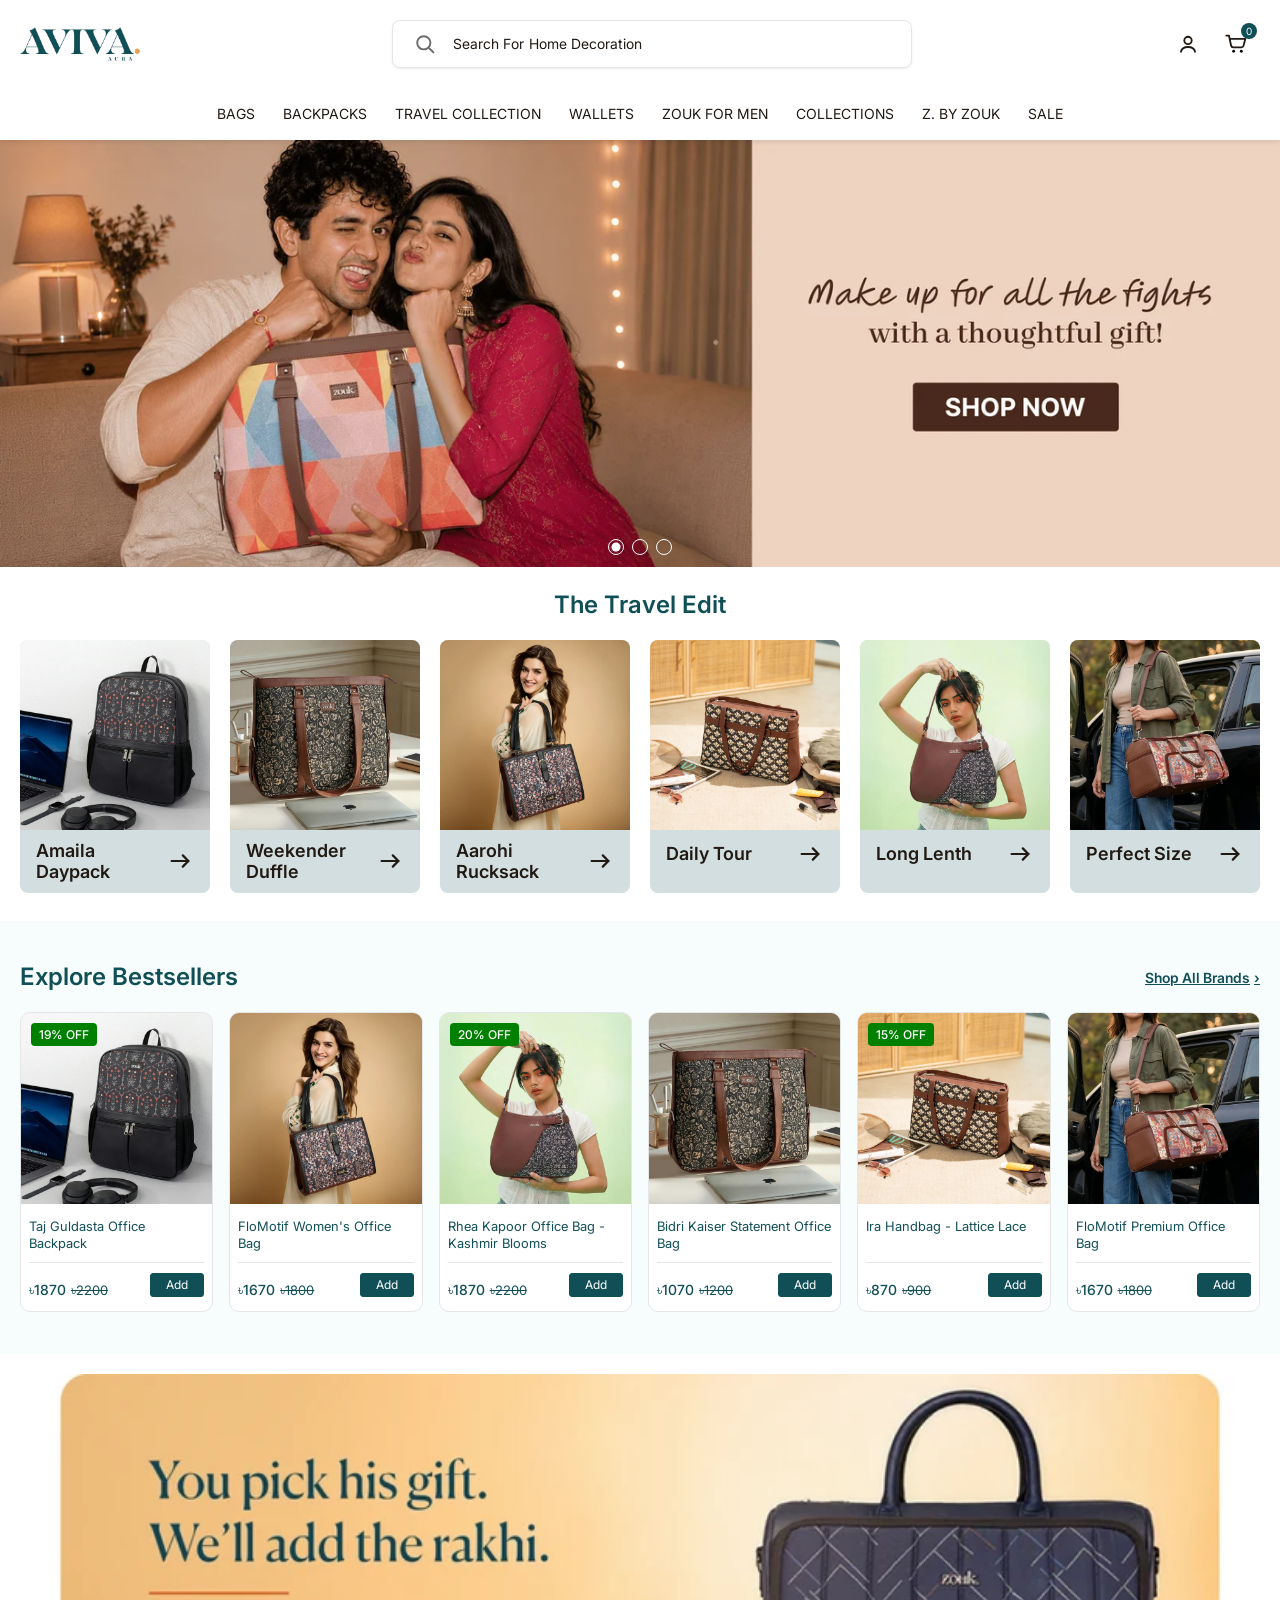
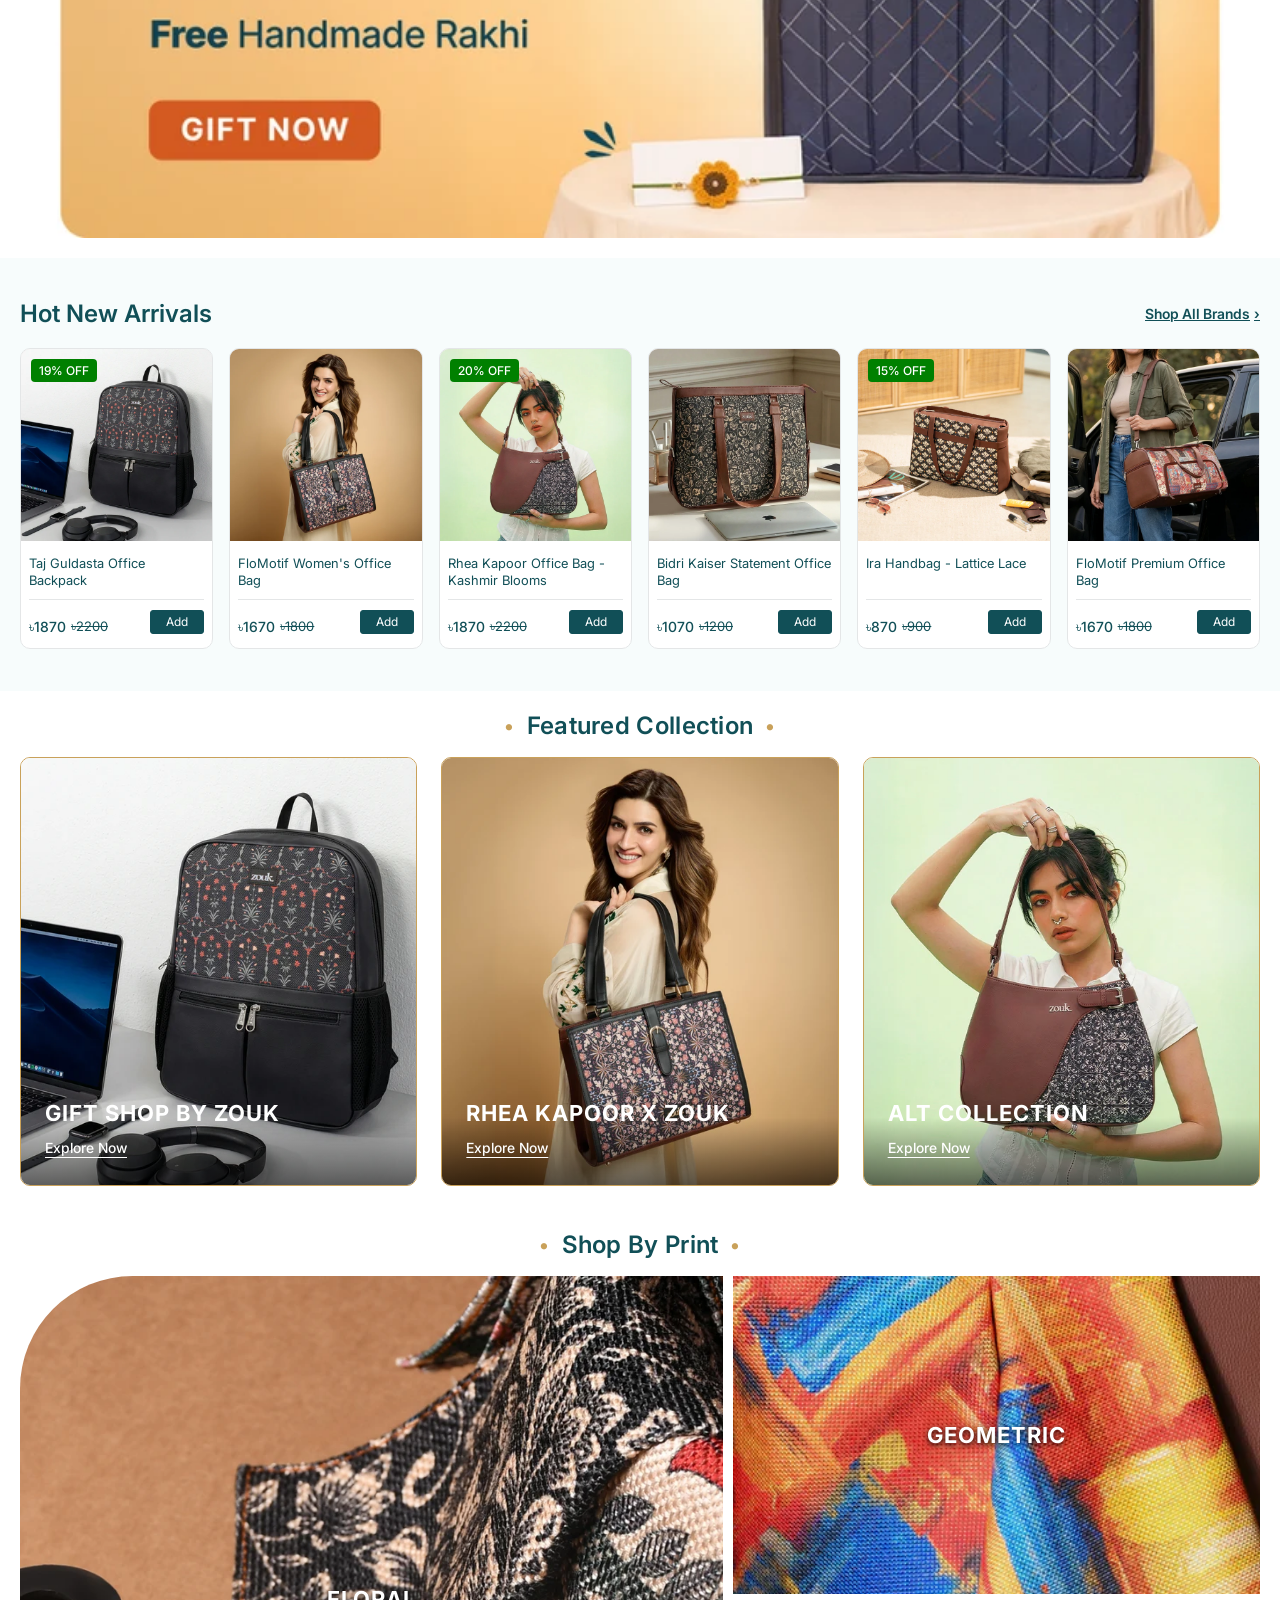
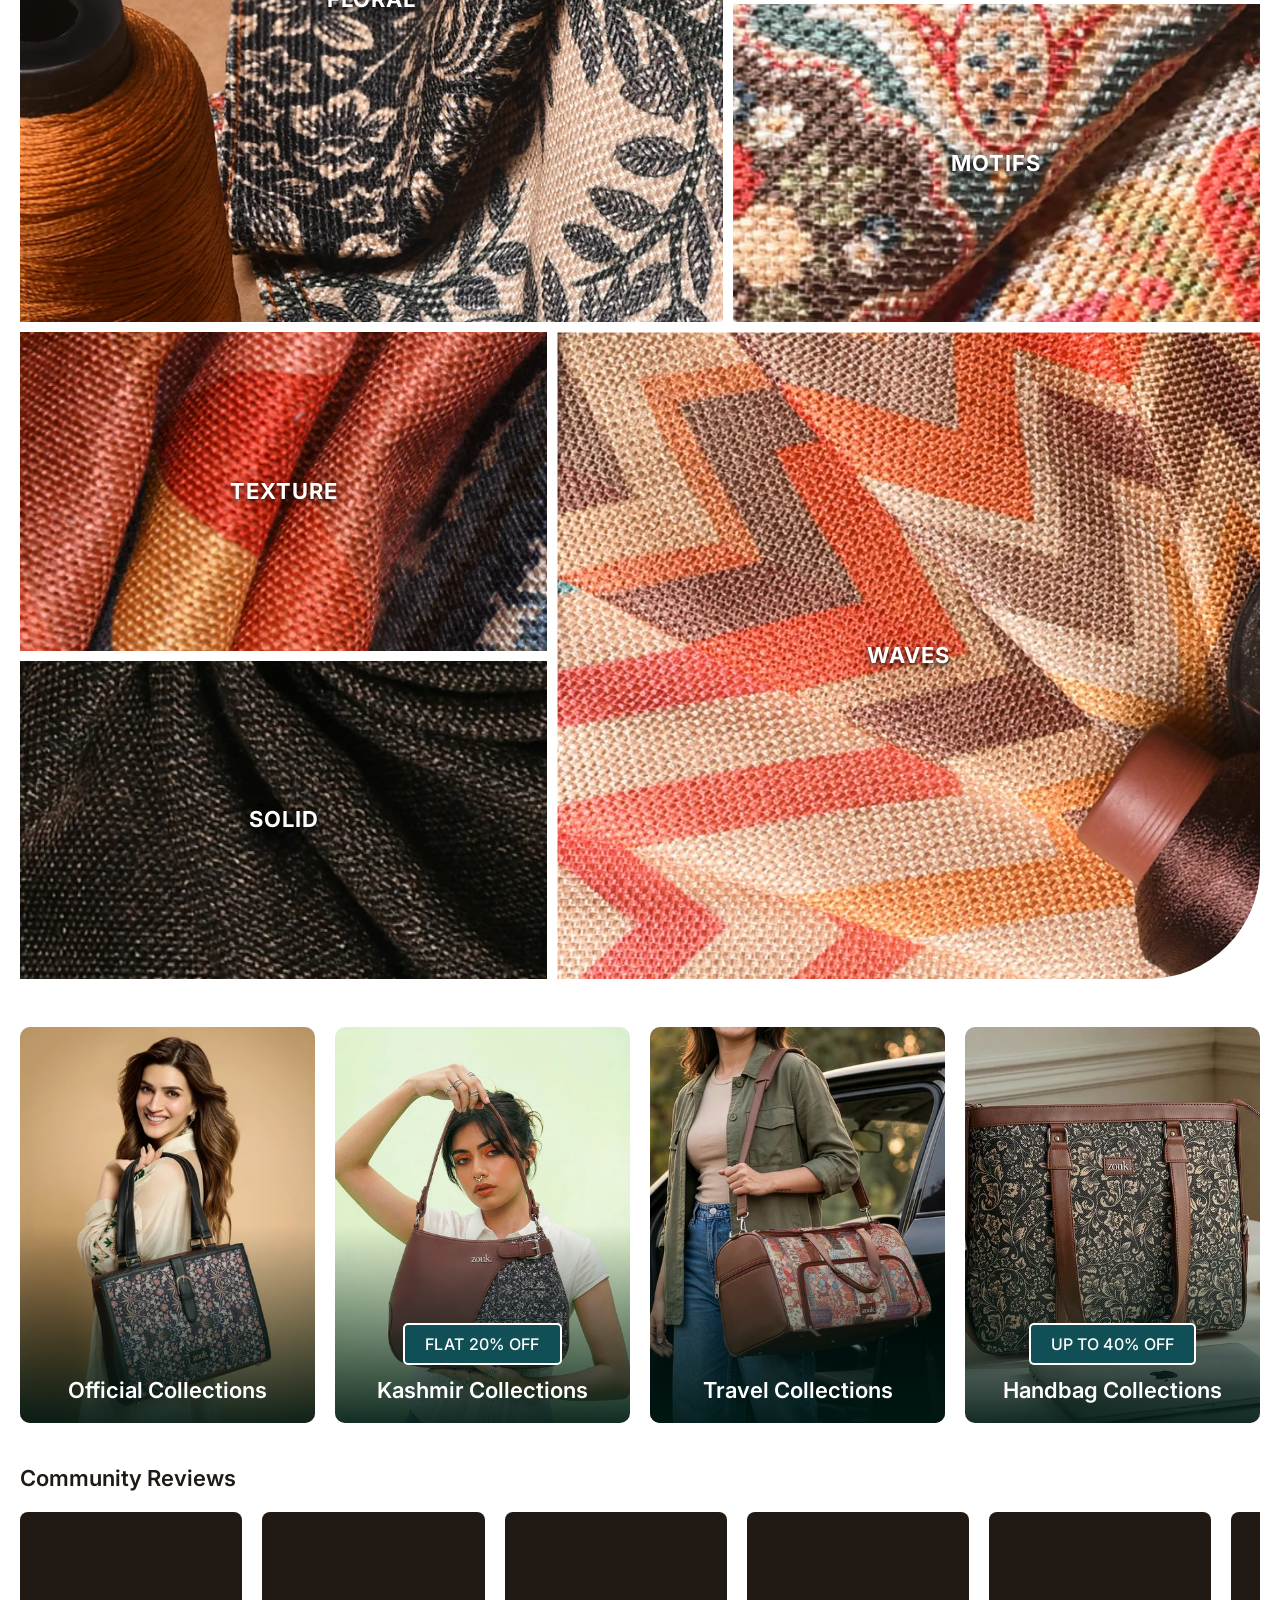
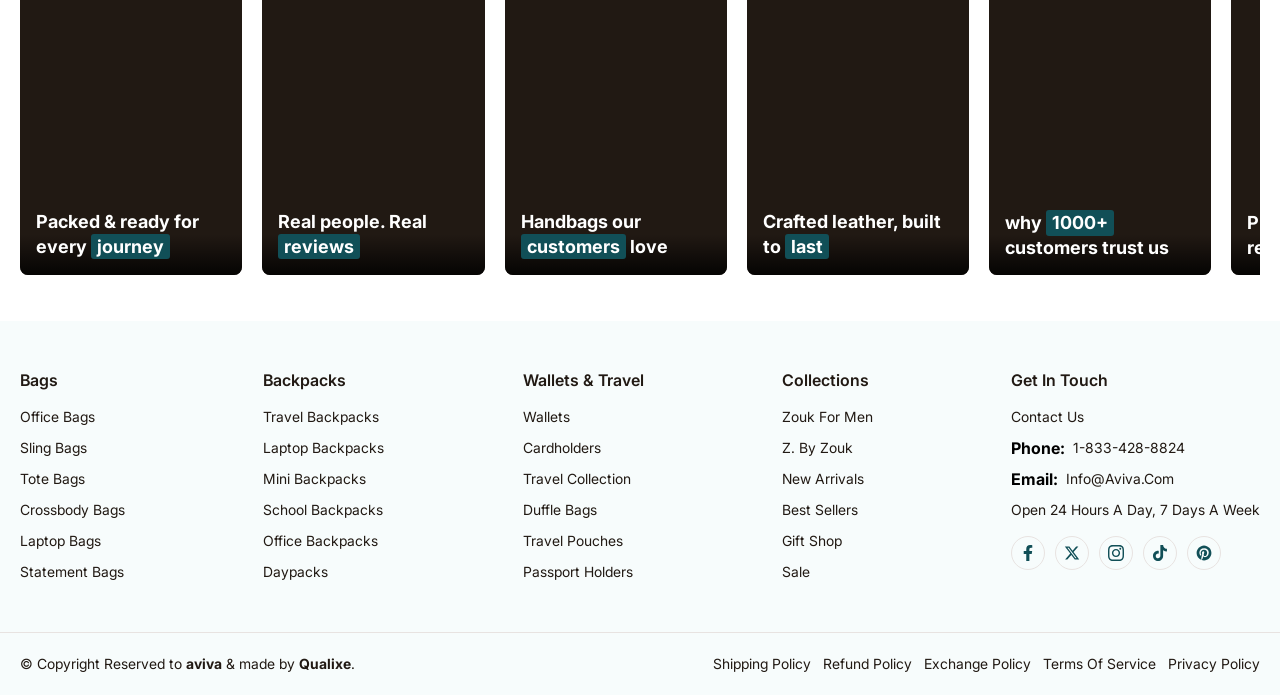
==== commit f33b54e2: "community video, footer, cart-drawer, search results added" ====
--- a/index.html
+++ b/index.html
@@ -165,56 +165,194 @@
 										</div>
 									</div>
 									<div class="search-history-item">
-										<p class="search-history-item-title">Explore best category</p>
-										<div class="search-categories">
-											<a href="#!" class="search-category">
-												<div class="search-category-img">
-													<img src="./assets/images/search-cetagory-img1.webp" alt="search-cetagory-img1.webp">
-												</div>
-												<div class="search-category-content">
-													<p class="title">Bedsheets</p>
-												</div>
-											</a>
-											<a href="#!" class="search-category">
-												<div class="search-category-img">
-													<img src="./assets/images/search-cetagory-img1.webp" alt="search-cetagory-img1.webp">
-												</div>
-												<div class="search-category-content">
-													<p class="title">Bedsheets</p>
-												</div>
-											</a>
-											<a href="#!" class="search-category">
-												<div class="search-category-img">
-													<img src="./assets/images/search-cetagory-img1.webp" alt="search-cetagory-img1.webp">
-												</div>
-												<div class="search-category-content">
-													<p class="title">Bedsheets</p>
-												</div>
-											</a>
-											<a href="#!" class="search-category">
-												<div class="search-category-img">
-													<img src="./assets/images/search-cetagory-img1.webp" alt="search-cetagory-img1.webp">
-												</div>
-												<div class="search-category-content">
-													<p class="title">Bedsheets</p>
-												</div>
-											</a>
-											<a href="#!" class="search-category">
-												<div class="search-category-img">
-													<img src="./assets/images/search-cetagory-img1.webp" alt="search-cetagory-img1.webp">
-												</div>
-												<div class="search-category-content">
-													<p class="title">Bedsheets</p>
-												</div>
-											</a>
-											<a href="#!" class="search-category">
-												<div class="search-category-img">
-													<img src="./assets/images/search-cetagory-img1.webp" alt="search-cetagory-img1.webp">
-												</div>
-												<div class="search-category-content">
-													<p class="title">Bedsheets</p>
-												</div>
-											</a>
+										<p class="search-history-item-title">Recommended for you</p>
+										<div class="swiper search-recommended-slider">
+											<div class="swiper-wrapper">
+												<div class="swiper-slide">
+													<div class="product-card card_hover">
+														<div class="card-image-wrap">
+															<div class="card-img">
+																<a class="main-img" href="product.html">
+																	<img class="card_img" src="./assets/images/product-img1.webp"
+																		alt="Taj Guldasta Office Backpack">
+																</a>
+																<a class="hover-img" href="product.html">
+																	<img class="card_hover_img" src="./assets/images/product-img2.webp"
+																		alt="Taj Guldasta Office Backpack">
+																</a>
+															</div>
+														</div>
+														<div class="card-content">
+															<div class="card-title-wrap">
+																<a href="product.html" class="card-title">Taj Guldasta Office Backpack</a>
+															</div>
+															<div class="card-footer">
+																<div class="card-price-wrap">
+																	<p class="latest-price">৳1,870</p>
+																	<p class="previous-price">৳2,200</p>
+																</div>
+																<div class="card-btn">
+																	<a href="#!" class="btn">add</a>
+																</div>
+															</div>
+														</div>
+													</div>
+												</div>
+												<div class="swiper-slide">
+													<div class="product-card card_hover">
+														<div class="card-image-wrap">
+															<div class="card-img">
+																<a class="main-img" href="product.html">
+																	<img class="card_img" src="./assets/images/product-img2.webp"
+																		alt="FloMotif Women's Office Bag">
+																</a>
+																<a class="hover-img" href="product.html">
+																	<img class="card_hover_img" src="./assets/images/product-img3.webp"
+																		alt="FloMotif Women's Office Bag">
+																</a>
+															</div>
+														</div>
+														<div class="card-content">
+															<div class="card-title-wrap">
+																<a href="product.html" class="card-title">FloMotif Women's Office Bag</a>
+															</div>
+															<div class="card-footer">
+																<div class="card-price-wrap">
+																	<p class="latest-price">৳1,670</p>
+																	<p class="previous-price">৳1,800</p>
+																</div>
+																<div class="card-btn">
+																	<a href="#!" class="btn">add</a>
+																</div>
+															</div>
+														</div>
+													</div>
+												</div>
+												<div class="swiper-slide">
+													<div class="product-card card_hover">
+														<div class="card-image-wrap">
+															<div class="card-img">
+																<a class="main-img" href="product.html">
+																	<img class="card_img" src="./assets/images/product-img3.webp"
+																		alt="Rhea Kapoor Office Bag - Kashmir Blooms">
+																</a>
+																<a class="hover-img" href="product.html">
+																	<img class="card_hover_img" src="./assets/images/product-img4.webp"
+																		alt="Rhea Kapoor Office Bag - Kashmir Blooms">
+																</a>
+															</div>
+														</div>
+														<div class="card-content">
+															<div class="card-title-wrap">
+																<a href="product.html" class="card-title">Rhea Kapoor Office Bag - Kashmir
+																	Blooms</a>
+															</div>
+															<div class="card-footer">
+																<div class="card-price-wrap">
+																	<p class="latest-price">৳1,870</p>
+																	<p class="previous-price">৳2,200</p>
+																</div>
+																<div class="card-btn">
+																	<a href="#!" class="btn">add</a>
+																</div>
+															</div>
+														</div>
+													</div>
+												</div>
+												<div class="swiper-slide">
+													<div class="product-card card_hover">
+														<div class="card-image-wrap">
+															<div class="card-img">
+																<a class="main-img" href="product.html">
+																	<img class="card_img" src="./assets/images/product-img4.webp"
+																		alt="Bidri Kaiser Statement Office Bag">
+																</a>
+																<a class="hover-img" href="product.html">
+																	<img class="card_hover_img" src="./assets/images/product-img5.webp"
+																		alt="Bidri Kaiser Statement Office Bag">
+																</a>
+															</div>
+														</div>
+														<div class="card-content">
+															<div class="card-title-wrap">
+																<a href="product.html" class="card-title">Bidri Kaiser Statement Office
+																	Bag</a>
+															</div>
+															<div class="card-footer">
+																<div class="card-price-wrap">
+																	<p class="latest-price">৳1,070</p>
+																	<p class="previous-price">৳1,200</p>
+																</div>
+																<div class="card-btn">
+																	<a href="#!" class="btn">add</a>
+																</div>
+															</div>
+														</div>
+													</div>
+												</div>
+												<div class="swiper-slide">
+													<div class="product-card card_hover">
+														<div class="card-image-wrap">
+															<div class="card-img">
+																<a class="main-img" href="product.html">
+																	<img class="card_img" src="./assets/images/product-img5.webp"
+																		alt="Ira Handbag - Lattice Lace">
+																</a>
+																<a class="hover-img" href="product.html">
+																	<img class="card_hover_img" src="./assets/images/product-img6.webp"
+																		alt="Ira Handbag - Lattice Lace">
+																</a>
+															</div>
+														</div>
+														<div class="card-content">
+															<div class="card-title-wrap">
+																<a href="product.html" class="card-title">Ira Handbag - Lattice Lace</a>
+															</div>
+															<div class="card-footer">
+																<div class="card-price-wrap">
+																	<p class="latest-price">৳870</p>
+																	<p class="previous-price">৳900</p>
+																</div>
+																<div class="card-btn">
+																	<a href="#!" class="btn">add</a>
+																</div>
+															</div>
+														</div>
+													</div>
+												</div>
+												<div class="swiper-slide">
+													<div class="product-card card_hover">
+														<div class="card-image-wrap">
+															<div class="card-img">
+																<a class="main-img" href="product.html">
+																	<img class="card_img" src="./assets/images/product-img6.webp"
+																		alt="FloMotif premium Office Bag">
+																</a>
+																<a class="hover-img" href="product.html">
+																	<img class="card_hover_img" src="./assets/images/product-img1.webp"
+																		alt="FloMotif premium Office Bag">
+																</a>
+															</div>
+														</div>
+														<div class="card-content">
+															<div class="card-title-wrap">
+																<a href="product.html" class="card-title">FloMotif premium Office Bag</a>
+															</div>
+															<div class="card-footer">
+																<div class="card-price-wrap">
+																	<p class="latest-price">৳1,670</p>
+																	<p class="previous-price">৳1,800</p>
+																</div>
+																<div class="card-btn">
+																	<a href="#!" class="btn">add</a>
+																</div>
+															</div>
+														</div>
+													</div>
+												</div>
+											</div>
+											<div class="swiper-button-next search-recommended-slider-btn-next"></div>
+											<div class="swiper-button-prev search-recommended-slider-btn-prev"></div>
 										</div>
 									</div>
 								</div>
@@ -223,40 +361,40 @@
 								<div class="search-result">
 									<p class="search-result-title">Search Results:</p>
 									<div class="search-result-items">
-										<a href="#!" class="search-result-item">
+										<a href="product.html" class="search-result-item">
 											<div class="search-result-img">
-												<img src="./assets/images/search-cetagory-img1.webp" alt="search-cetagory-img1.webp">
+												<img src="./assets/images/product-img1.webp" alt="Taj Guldasta Office Backpack">
 											</div>
 											<div class="search-result-content">
-												<p class="title">new premium Bedsheets</p>
-												<p class="price"><span class="lp">tk12,000</span><span class="pp">tk1440</span></p>
+												<p class="title">Taj Guldasta Office Backpack</p>
+												<p class="price"><span class="lp">tk1,870</span><span class="pp">tk2,200</span></p>
 											</div>
 										</a>
-										<a href="#!" class="search-result-item">
+										<a href="product.html" class="search-result-item">
 											<div class="search-result-img">
-												<img src="./assets/images/search-cetagory-img1.webp" alt="search-cetagory-img1.webp">
+												<img src="./assets/images/product-img2.webp" alt="FloMotif Women's Office Bag">
 											</div>
 											<div class="search-result-content">
-												<p class="title">new premium Bedsheets</p>
-												<p class="price"><span class="lp">tk12,000</span><span class="pp">tk1440</span></p>
+												<p class="title">FloMotif Women's Office Bag</p>
+												<p class="price"><span class="lp">tk1,670</span><span class="pp">tk1,800</span></p>
 											</div>
 										</a>
-										<a href="#!" class="search-result-item">
+										<a href="product.html" class="search-result-item">
 											<div class="search-result-img">
-												<img src="./assets/images/search-cetagory-img1.webp" alt="search-cetagory-img1.webp">
+												<img src="./assets/images/product-img3.webp" alt="Rhea Kapoor Office Bag - Kashmir Blooms">
 											</div>
 											<div class="search-result-content">
-												<p class="title">new premium Bedsheets</p>
-												<p class="price"><span class="lp">tk12,000</span><span class="pp">tk1440</span></p>
+												<p class="title">Rhea Kapoor Office Bag - Kashmir Blooms</p>
+												<p class="price"><span class="lp">tk1,870</span><span class="pp">tk2,200</span></p>
 											</div>
 										</a>
-										<a href="#!" class="search-result-item">
+										<a href="product.html" class="search-result-item">
 											<div class="search-result-img">
-												<img src="./assets/images/search-cetagory-img1.webp" alt="search-cetagory-img1.webp">
+												<img src="./assets/images/product-img4.webp" alt="Bidri Kaiser Statement Office Bag">
 											</div>
 											<div class="search-result-content">
-												<p class="title">new premium Bedsheets</p>
-												<p class="price"><span class="lp">tk12,000</span><span class="pp">tk1440</span></p>
+												<p class="title">Bidri Kaiser Statement Office Bag</p>
+												<p class="price"><span class="lp">tk1,070</span><span class="pp">tk1,200</span></p>
 											</div>
 										</a>
 									</div>
@@ -1891,97 +2029,113 @@
 				<div class="section-heading-wrapper">
 					<h1 class="section-heading">The Travel Edit</h1>
 				</div>
-				<div class="category-grid-items">
-					<a href="#!" class="category-grid-item">
-						<div class="img">
-							<img src="./assets/images/product-img1.webp" alt="product-img1.webp">
-						</div>
-						<div class="content">
-							<h3 class="title">Amaila daypack</h3>
-							<span class="icon">
-								<svg viewBox="0 0 20 20" fill="none" aria-hidden="true">
-									<path d="M16 10H4" stroke="currentColor" stroke-width="1.6" stroke-linecap="round"></path>
-									<path d="M8 6L4 10L8 14" stroke="currentColor" stroke-width="1.6" stroke-linecap="round"
-										stroke-linejoin="round"></path>
-								</svg>
-							</span>
-						</div>
-					</a>
-					<a href="#!" class="category-grid-item">
-						<div class="img">
-							<img src="./assets/images/product-img2.webp" alt="product-img2.webp">
-						</div>
-						<div class="content">
-							<h3 class="title">weekender duffle</h3>
-							<span class="icon">
-								<svg viewBox="0 0 20 20" fill="none" aria-hidden="true">
-									<path d="M16 10H4" stroke="currentColor" stroke-width="1.6" stroke-linecap="round"></path>
-									<path d="M8 6L4 10L8 14" stroke="currentColor" stroke-width="1.6" stroke-linecap="round"
-										stroke-linejoin="round"></path>
-								</svg>
-							</span>
-						</div>
-					</a>
-					<a href="#!" class="category-grid-item">
-						<div class="img">
-							<img src="./assets/images/product-img3.webp" alt="product-img3.webp">
-						</div>
-						<div class="content">
-							<h3 class="title">Aarohi rucksack</h3>
-							<span class="icon">
-								<svg viewBox="0 0 20 20" fill="none" aria-hidden="true">
-									<path d="M16 10H4" stroke="currentColor" stroke-width="1.6" stroke-linecap="round"></path>
-									<path d="M8 6L4 10L8 14" stroke="currentColor" stroke-width="1.6" stroke-linecap="round"
-										stroke-linejoin="round"></path>
-								</svg>
-							</span>
-						</div>
-					</a>
-					<a href="#!" class="category-grid-item">
-						<div class="img">
-							<img src="./assets/images/product-img4.webp" alt="product-img4.webp">
-						</div>
-						<div class="content">
-							<h3 class="title">daily tour</h3>
-							<span class="icon">
-								<svg viewBox="0 0 20 20" fill="none" aria-hidden="true">
-									<path d="M16 10H4" stroke="currentColor" stroke-width="1.6" stroke-linecap="round"></path>
-									<path d="M8 6L4 10L8 14" stroke="currentColor" stroke-width="1.6" stroke-linecap="round"
-										stroke-linejoin="round"></path>
-								</svg>
-							</span>
-						</div>
-					</a>
-					<a href="#!" class="category-grid-item">
-						<div class="img">
-							<img src="./assets/images/product-img5.webp" alt="product-img5.webp">
-						</div>
-						<div class="content">
-							<h3 class="title">long lenth</h3>
-							<span class="icon">
-								<svg viewBox="0 0 20 20" fill="none" aria-hidden="true">
-									<path d="M16 10H4" stroke="currentColor" stroke-width="1.6" stroke-linecap="round"></path>
-									<path d="M8 6L4 10L8 14" stroke="currentColor" stroke-width="1.6" stroke-linecap="round"
-										stroke-linejoin="round"></path>
-								</svg>
-							</span>
-						</div>
-					</a>
-					<a href="#!" class="category-grid-item">
-						<div class="img">
-							<img src="./assets/images/product-img6.webp" alt="product-img6.webp">
-						</div>
-						<div class="content">
-							<h3 class="title">perfect size</h3>
-							<span class="icon">
-								<svg viewBox="0 0 20 20" fill="none" aria-hidden="true">
-									<path d="M16 10H4" stroke="currentColor" stroke-width="1.6" stroke-linecap="round"></path>
-									<path d="M8 6L4 10L8 14" stroke="currentColor" stroke-width="1.6" stroke-linecap="round"
-										stroke-linejoin="round"></path>
-								</svg>
-							</span>
-						</div>
-					</a>
+				<div class="swiper category-grid-slider">
+					<div class="swiper-wrapper">
+						<div class="swiper-slide">
+							<a href="#!" class="category-grid-item">
+								<div class="img">
+									<img src="./assets/images/product-img1.webp" alt="product-img1.webp">
+								</div>
+								<div class="content">
+									<h3 class="title">Amaila daypack</h3>
+									<span class="icon">
+										<svg viewBox="0 0 20 20" fill="none" aria-hidden="true">
+											<path d="M16 10H4" stroke="currentColor" stroke-width="1.6" stroke-linecap="round"></path>
+											<path d="M8 6L4 10L8 14" stroke="currentColor" stroke-width="1.6" stroke-linecap="round"
+												stroke-linejoin="round"></path>
+										</svg>
+									</span>
+								</div>
+							</a>
+						</div>
+						<div class="swiper-slide">
+							<a href="#!" class="category-grid-item">
+								<div class="img">
+									<img src="./assets/images/product-img2.webp" alt="product-img2.webp">
+								</div>
+								<div class="content">
+									<h3 class="title">weekender duffle</h3>
+									<span class="icon">
+										<svg viewBox="0 0 20 20" fill="none" aria-hidden="true">
+											<path d="M16 10H4" stroke="currentColor" stroke-width="1.6" stroke-linecap="round"></path>
+											<path d="M8 6L4 10L8 14" stroke="currentColor" stroke-width="1.6" stroke-linecap="round"
+												stroke-linejoin="round"></path>
+										</svg>
+									</span>
+								</div>
+							</a>
+						</div>
+						<div class="swiper-slide">
+							<a href="#!" class="category-grid-item">
+								<div class="img">
+									<img src="./assets/images/product-img3.webp" alt="product-img3.webp">
+								</div>
+								<div class="content">
+									<h3 class="title">Aarohi rucksack</h3>
+									<span class="icon">
+										<svg viewBox="0 0 20 20" fill="none" aria-hidden="true">
+											<path d="M16 10H4" stroke="currentColor" stroke-width="1.6" stroke-linecap="round"></path>
+											<path d="M8 6L4 10L8 14" stroke="currentColor" stroke-width="1.6" stroke-linecap="round"
+												stroke-linejoin="round"></path>
+										</svg>
+									</span>
+								</div>
+							</a>
+						</div>
+						<div class="swiper-slide">
+							<a href="#!" class="category-grid-item">
+								<div class="img">
+									<img src="./assets/images/product-img4.webp" alt="product-img4.webp">
+								</div>
+								<div class="content">
+									<h3 class="title">daily tour</h3>
+									<span class="icon">
+										<svg viewBox="0 0 20 20" fill="none" aria-hidden="true">
+											<path d="M16 10H4" stroke="currentColor" stroke-width="1.6" stroke-linecap="round"></path>
+											<path d="M8 6L4 10L8 14" stroke="currentColor" stroke-width="1.6" stroke-linecap="round"
+												stroke-linejoin="round"></path>
+										</svg>
+									</span>
+								</div>
+							</a>
+						</div>
+						<div class="swiper-slide">
+							<a href="#!" class="category-grid-item">
+								<div class="img">
+									<img src="./assets/images/product-img5.webp" alt="product-img5.webp">
+								</div>
+								<div class="content">
+									<h3 class="title">long lenth</h3>
+									<span class="icon">
+										<svg viewBox="0 0 20 20" fill="none" aria-hidden="true">
+											<path d="M16 10H4" stroke="currentColor" stroke-width="1.6" stroke-linecap="round"></path>
+											<path d="M8 6L4 10L8 14" stroke="currentColor" stroke-width="1.6" stroke-linecap="round"
+												stroke-linejoin="round"></path>
+										</svg>
+									</span>
+								</div>
+							</a>
+						</div>
+						<div class="swiper-slide">
+							<a href="#!" class="category-grid-item">
+								<div class="img">
+									<img src="./assets/images/product-img6.webp" alt="product-img6.webp">
+								</div>
+								<div class="content">
+									<h3 class="title">perfect size</h3>
+									<span class="icon">
+										<svg viewBox="0 0 20 20" fill="none" aria-hidden="true">
+											<path d="M16 10H4" stroke="currentColor" stroke-width="1.6" stroke-linecap="round"></path>
+											<path d="M8 6L4 10L8 14" stroke="currentColor" stroke-width="1.6" stroke-linecap="round"
+												stroke-linejoin="round"></path>
+										</svg>
+									</span>
+								</div>
+							</a>
+						</div>
+					</div>
+					<div class="swiper-button-prev category-grid-slider-btn-prev"></div>
+					<div class="swiper-button-next category-grid-slider-btn-next"></div>
 				</div>
 			</div>
 		</section>
@@ -2542,7 +2696,7 @@
 									<img src="./assets/images/product-img5.webp" alt="product-img5.webp">
 								</div>
 								<div class="content">
-										<p class="subtitle">flat 20% off</p>
+									<p class="subtitle">flat 20% off</p>
 									<h2 class="title h5">kashmir collections</h2>
 								</div>
 							</a>
@@ -2578,39 +2732,81 @@
 		<section class="community-review-section">
 			<div class="container">
 				<h2 class="community-review-title">Community Reviews</h2>
-				<div class="community-review-items">
-					<button class="community-review-item" type="button" data-review-index="0">
-						<video class="community-review-item-video" src="https://www.pexels.com/download/video/7679838/" muted loop
-							playsinline autoplay></video>
-						<div class="community-review-item-content">
-							<p class="community-review-item-text">why <span class="highlight">1000+</span>
-								customers trust us</p>
-						</div>
-					</button>
-					<button class="community-review-item" type="button" data-review-index="1">
-						<video class="community-review-item-video" src="https://www.pexels.com/download/video/36234766/" muted loop
-							playsinline autoplay></video>
-						<div class="community-review-item-content">
-							<p class="community-review-item-text">Comfort you can <span class="highlight">feel</span>
-								instantly</p>
-						</div>
-					</button>
-					<button class="community-review-item" type="button" data-review-index="2">
-						<video class="community-review-item-video" src="https://www.pexels.com/download/video/35313960/" muted loop
-							playsinline autoplay></video>
-						<div class="community-review-item-content">
-							<p class="community-review-item-text">Real people. Real <span class="highlight">reviews</span>
-							</p>
-						</div>
-					</button>
-					<button class="community-review-item" type="button" data-review-index="3">
-						<video class="community-review-item-video" src="https://www.pexels.com/download/video/38161391/" muted loop
-							playsinline autoplay></video>
-						<div class="community-review-item-content">
-							<p class="community-review-item-text">Premium product<span class="highlight">reviews</span>
-							</p>
-						</div>
-					</button>
+				<div class="swiper community-review-slider">
+					<div class="swiper-wrapper">
+						<div class="swiper-slide">
+							<button class="community-review-item" type="button" data-review-index="0">
+								<video class="community-review-item-video"
+									src="https://www.pexels.com/download/video/7815110/" muted loop playsinline
+									autoplay></video>
+								<div class="community-review-item-content">
+									<p class="community-review-item-text">Packed & ready for every
+										<span class="highlight">journey</span>
+									</p>
+								</div>
+							</button>
+						</div>
+						<div class="swiper-slide">
+							<button class="community-review-item" type="button" data-review-index="1">
+								<video class="community-review-item-video"
+									src="https://www.pexels.com/download/video/6649980/" muted loop playsinline
+									autoplay></video>
+								<div class="community-review-item-content">
+									<p class="community-review-item-text">Real people. Real
+										<span class="highlight">reviews</span>
+									</p>
+								</div>
+							</button>
+						</div>
+						<div class="swiper-slide">
+							<button class="community-review-item" type="button" data-review-index="2">
+								<video class="community-review-item-video"
+									src="https://www.pexels.com/download/video/8798159/" muted loop playsinline
+									autoplay></video>
+								<div class="community-review-item-content">
+									<p class="community-review-item-text">Handbags our
+										<span class="highlight">customers</span> love
+									</p>
+								</div>
+							</button>
+						</div>
+						<div class="swiper-slide">
+							<button class="community-review-item" type="button" data-review-index="3">
+								<video class="community-review-item-video"
+									src="https://www.pexels.com/download/video/7668411/" muted loop playsinline
+									autoplay></video>
+								<div class="community-review-item-content">
+									<p class="community-review-item-text">Crafted leather, built to
+										<span class="highlight">last</span>
+									</p>
+								</div>
+							</button>
+						</div>
+						<div class="swiper-slide">
+							<button class="community-review-item" type="button" data-review-index="4">
+								<video class="community-review-item-video"
+									src="https://www.pexels.com/download/video/7815094/" muted loop playsinline
+									autoplay></video>
+								<div class="community-review-item-content">
+									<p class="community-review-item-text">why <span class="highlight">1000+</span>
+										customers trust us</p>
+								</div>
+							</button>
+						</div>
+						<div class="swiper-slide">
+							<button class="community-review-item" type="button" data-review-index="5">
+								<video class="community-review-item-video"
+									src="https://www.pexels.com/download/video/38135639/" muted loop playsinline
+									autoplay></video>
+								<div class="community-review-item-content">
+									<p class="community-review-item-text">Premium <span class="highlight">bag</span>
+										reviews</p>
+								</div>
+							</button>
+						</div>
+					</div>
+					<div class="swiper-button-prev community-review-slider-btn-prev"></div>
+					<div class="swiper-button-next community-review-slider-btn-next"></div>
 				</div>
 			</div>
 		</section>
@@ -2621,7 +2817,7 @@
 			<span class="cart-drawer-close-window-btn"></span>
 			<div class="cart-drawer-inner">
 				<div class="cart-drawer-top">
-					<p class="cart-drawer-title">cart <span>(1 item)</span></p>
+					<p class="cart-drawer-title">cart <span>(2 items)</span></p>
 					<button class="cart-drawer-close-btn" type="button" aria-label="size chart drawer close"
 						title="cart-drawer-close-btn">
 						<svg width="10" height="10" viewBox="0 0 10 10" fill="none" xmlns="http://www.w3.org/2000/svg">
@@ -2632,41 +2828,60 @@
 					</button>
 				</div>
 				<div class="cart-drawer-progress">
-					<div class="cart-drawer-progress-content">
-						<span class="icon">
-							<svg xmlns="http://w3.org" width="24" height="24" viewBox="0 0 24 24" fill="none" stroke="currentColor"
-								stroke-width="2" stroke-linecap="round" stroke-linejoin="round">
-								<polyline points="20 12 20 22 4 22 4 12"></polyline>
-								<rect x="2" y="7" width="20" height="5"></rect>
-								<line x1="12" y1="22" x2="12" y2="7"></line>
-								<path d="M12 7H7.5a2.5 2.5 0 0 1 0-5C11 2 12 7 12 7z"></path>
-								<path d="M12 7h4.5a2.5 2.5 0 0 0 0-5C13 2 12 7 12 7z"></path>
-							</svg>
-						</span>
-						<div class="content">
-							<p class="title">Get 500ml Mustard Oil</p>
-							<p class="text">Add <strong>৳1,400</strong> more to unlock!</p>
-						</div>
-					</div>
-					<input type="range" value="60" min="0" max="100" step="1" class="progress">
+					<div class="cart-drawer-progress-top">
+						<p class="cart-drawer-progress-offer-label">Limited Time Offer</p>
+						<div class="cart-drawer-progress-countdown" data-countdown-hours="1" data-countdown-minutes="30">
+							<span class="cart-drawer-progress-countdown-box"><span class="hrs">1</span>h</span>
+							<span class="sep">:</span>
+							<span class="cart-drawer-progress-countdown-box"><span class="mins">30</span>m</span>
+							<span class="sep">:</span>
+							<span class="cart-drawer-progress-countdown-box"><span class="secs">00</span>s</span>
+						</div>
+					</div>
+					<p class="cart-drawer-progress-message">
+						<span class="icon">🎁</span>
+						<span><strong>৳850.00</strong> away from FREE <strong>Vanity Pouch</strong> worth ৳799</span>
+					</p>
+					<div class="cart-drawer-progress-track-wrap">
+						<div class="cart-drawer-progress-track">
+							<div class="cart-drawer-progress-track-fill" style="width: 16.7%;"></div>
+						</div>
+					</div>
+					<div class="cart-drawer-progress-milestones">
+						<div class="cart-drawer-progress-milestone reached">
+							<span class="icon">🎁</span>
+							<p class="amount">৳2,499.00</p>
+							<p class="name">Vanity Pouch</p>
+						</div>
+						<div class="cart-drawer-progress-milestone">
+							<span class="icon">🎁</span>
+							<p class="amount">৳3,499.00</p>
+							<p class="name">Handmade Coaster</p>
+						</div>
+						<div class="cart-drawer-progress-milestone">
+							<span class="icon">🎁</span>
+							<p class="amount">৳4,999.00</p>
+							<p class="name">Tote Bag</p>
+						</div>
+					</div>
 				</div>
 				<div class="cart-drawer-content">
 					<div class="cart-drawer-items">
 						<div class="cart-drawer-item">
 							<div class="cart-drawer-item-img">
-								<img src="./assets/images/cart-drawer-img1.jpg" alt="card-drawer-img1">
+								<img src="./assets/images/product-img1.webp" alt="Taj Guldasta Office Backpack">
 							</div>
 							<div class="cart-drawer-item-content-wrap">
 								<div class="cart-drawer-item-content-inner">
 									<div class="cart-drawer-item-content">
-										<a href="#!" class="cart-drawer-item-title">Sundarban Honey 1kg</a>
+										<a href="#!" class="cart-drawer-item-title">Taj Guldasta Office Backpack</a>
 										<div class="content-btm">
 											<div class="cart-drawer-item-qty-btn-wrap">
 												<button class="cart-drawer-item-qty-btn">-</button>
 												<input type="text" class="cart-drawer-item-qty-input" value="1" readonly>
 												<button class="cart-drawer-item-qty-btn">+</button>
 											</div>
-											<p class="cart-drawer-item-price">tk700</p>
+											<p class="cart-drawer-item-price">৳1,870</p>
 										</div>
 									</div>
 								</div>
@@ -2683,19 +2898,19 @@
 						</div>
 						<div class="cart-drawer-item">
 							<div class="cart-drawer-item-img">
-								<img src="./assets/images/cart-drawer-img1.jpg" alt="card-drawer-img1">
+								<img src="./assets/images/product-img3.webp" alt="Rhea Kapoor Office Bag - Kashmir Blooms">
 							</div>
 							<div class="cart-drawer-item-content-wrap">
 								<div class="cart-drawer-item-content-inner">
 									<div class="cart-drawer-item-content">
-										<a href="#!" class="cart-drawer-item-title">Sundarban Honey 2kg</a>
+										<a href="#!" class="cart-drawer-item-title">Rhea Kapoor Office Bag - Kashmir Blooms</a>
 										<div class="content-btm">
 											<div class="cart-drawer-item-qty-btn-wrap">
 												<button class="cart-drawer-item-qty-btn">-</button>
 												<input type="text" class="cart-drawer-item-qty-input" value="1" readonly>
 												<button class="cart-drawer-item-qty-btn">+</button>
 											</div>
-											<p class="cart-drawer-item-price">tk1400</p>
+											<p class="cart-drawer-item-price">৳1,870</p>
 										</div>
 									</div>
 								</div>
@@ -2780,22 +2995,22 @@
 												</div>
 												<div class="card-img">
 													<a class="main-img" href="product.html">
-														<img class="card_img" src="./assets/images/product-slider-img1.avif"
-															alt="product-slider-img1.avif">
+														<img class="card_img" src="./assets/images/product-img2.webp"
+															alt="FloMotif Women's Office Bag">
 													</a>
 													<a class="hover-img" href="product.html">
-														<img class="card_hover_img" src="./assets/images/product-slider-img2.avif"
-															alt="product-slider-img2.avif">
+														<img class="card_hover_img" src="./assets/images/product-img3.webp"
+															alt="FloMotif Women's Office Bag">
 													</a>
 												</div>
 											</div>
 											<div class="card-content">
 												<div class="card-title-wrap">
-													<a href="product.html" class="card-title">Orthotics Heel Protector</a>
+													<a href="product.html" class="card-title">FloMotif Women's Office Bag</a>
 												</div>
 												<div class="card-price-wrap">
-													<p class="latest-price">tk1870</p>
-													<p class="previous-price">tk2200</p>
+													<p class="latest-price">৳1,670</p>
+													<p class="previous-price">৳1,800</p>
 												</div>
 												<div class="card-btn">
 													<a href="#!" class="btn">add</a>
@@ -2821,22 +3036,22 @@
 												</div>
 												<div class="card-img">
 													<a class="main-img" href="product.html">
-														<img class="card_img" src="./assets/images/product-slider-img3.webp"
-															alt="product-slider-img3.webp">
+														<img class="card_img" src="./assets/images/product-img4.webp"
+															alt="Bidri Kaiser Statement Office Bag">
 													</a>
 													<a class="hover-img" href="product.html">
-														<img class="card_hover_img" src="./assets/images/product-slider-img4.webp"
-															alt="product-slider-img4.avif">
+														<img class="card_hover_img" src="./assets/images/product-img5.webp"
+															alt="Bidri Kaiser Statement Office Bag">
 													</a>
 												</div>
 											</div>
 											<div class="card-content">
 												<div class="card-title-wrap">
-													<a href="product.html" class="card-title">tazaf Cloud Comfort Arch Support Slippers</a>
+													<a href="product.html" class="card-title">Bidri Kaiser Statement Office Bag</a>
 												</div>
 												<div class="card-price-wrap">
-													<p class="latest-price">tk1870</p>
-													<p class="previous-price">tk2200</p>
+													<p class="latest-price">৳1,070</p>
+													<p class="previous-price">৳1,200</p>
 												</div>
 												<div class="card-btn">
 													<a href="#!" class="btn">add</a>
@@ -2862,22 +3077,22 @@
 												</div>
 												<div class="card-img">
 													<a class="main-img" href="product.html">
-														<img class="card_img" src="./assets/images/product-slider-img5.webp"
-															alt="product-slider-img5.webp">
+														<img class="card_img" src="./assets/images/product-img5.webp"
+															alt="Ira Handbag - Lattice Lace">
 													</a>
 													<a class="hover-img" href="product.html">
-														<img class="card_hover_img" src="./assets/images/product-slider-img6.avif"
-															alt="product-slider-img6.avif">
+														<img class="card_hover_img" src="./assets/images/product-img6.webp"
+															alt="Ira Handbag - Lattice Lace">
 													</a>
 												</div>
 											</div>
 											<div class="card-content">
 												<div class="card-title-wrap">
-													<a href="product.html" class="card-title">Tazaf Men's Comfort Dual Strap Sandals</a>
+													<a href="product.html" class="card-title">Ira Handbag - Lattice Lace</a>
 												</div>
 												<div class="card-price-wrap">
-													<p class="latest-price">tk1870</p>
-													<p class="previous-price">tk2200</p>
+													<p class="latest-price">৳870</p>
+													<p class="previous-price">৳900</p>
 												</div>
 												<div class="card-btn">
 													<a href="#!" class="btn">add</a>
@@ -2903,22 +3118,22 @@
 												</div>
 												<div class="card-img">
 													<a class="main-img" href="product.html">
-														<img class="card_img" src="./assets/images/product-slider-img2.avif"
-															alt="product-slider-img2.avif">
+														<img class="card_img" src="./assets/images/product-img6.webp"
+															alt="FloMotif premium Office Bag">
 													</a>
 													<a class="hover-img" href="product.html">
-														<img class="card_hover_img" src="./assets/images/product-slider-img1.avif"
-															alt="product-slider-img1.avif">
+														<img class="card_hover_img" src="./assets/images/product-img1.webp"
+															alt="FloMotif premium Office Bag">
 													</a>
 												</div>
 											</div>
 											<div class="card-content">
 												<div class="card-title-wrap">
-													<a href="product.html" class="card-title">tazaf Orthotics Posture Corrector Pro </a>
+													<a href="product.html" class="card-title">FloMotif premium Office Bag</a>
 												</div>
 												<div class="card-price-wrap">
-													<p class="latest-price">tk1870</p>
-													<p class="previous-price">tk2200</p>
+													<p class="latest-price">৳1,670</p>
+													<p class="previous-price">৳1,800</p>
 												</div>
 												<div class="card-btn">
 													<a href="#!" class="btn">add</a>
@@ -2966,6 +3181,12 @@
 							<span class="community-review-popup-progress-bar">
 								<i></i>
 							</span>
+							<span class="community-review-popup-progress-bar">
+								<i></i>
+							</span>
+							<span class="community-review-popup-progress-bar">
+								<i></i>
+							</span>
 						</div>
 						<div class="community-review-popup-top-btns">
 							<button class="community-review-popup-mute-btn" type="button" aria-label="mute video">
@@ -2986,13 +3207,13 @@
 							</button>
 						</div>
 						<div class="community-review-popup-slides">
-							<div class="community-review-popup-slide" data-product-title="Orthotics Heel Protector"
-								data-product-img="./assets/images/product-slider-img1.avif" data-product-price="tk1870"
+							<div class="community-review-popup-slide" data-product-title="Taj Guldasta Office Backpack"
+								data-product-img="./assets/images/product-img1.webp" data-product-price="tk1870"
 								data-product-previous-price="tk2200">
-								<video class="community-review-popup-video" src="https://www.pexels.com/download/video/7679838/"
+								<video class="community-review-popup-video" src="https://www.pexels.com/download/video/7815110/"
 									playsinline muted></video>
 								<div class="community-review-popup-caption">
-									<p>See why <span class="highlight">1000+</span> customers trust us</p>
+									<p>Packed & ready for every <span class="highlight">journey</span></p>
 								</div>
 								<button class="community-review-popup-share-btn" type="button" aria-label="share">
 									<svg width="16" height="16" viewBox="0 0 20 20" fill="none" aria-hidden="true">
@@ -3003,13 +3224,13 @@
 									</svg>
 								</button>
 							</div>
-							<div class="community-review-popup-slide" data-product-title="tazaf Cloud Comfort Arch Support Slippers"
-								data-product-img="./assets/images/product-slider-img3.webp" data-product-price="tk1870"
+							<div class="community-review-popup-slide" data-product-title="FloMotif Women's Office Bag"
+								data-product-img="./assets/images/product-img2.webp" data-product-price="tk1870"
 								data-product-previous-price="tk2200">
-								<video class="community-review-popup-video" src="https://www.pexels.com/download/video/36234766/"
+								<video class="community-review-popup-video" src="https://www.pexels.com/download/video/6649980/"
 									playsinline muted></video>
 								<div class="community-review-popup-caption">
-									<p>Comfort you can <span class="highlight">feel</span> instantly</p>
+									<p>Found the perfect <span class="highlight">fit</span> in-store</p>
 								</div>
 								<button class="community-review-popup-share-btn" type="button" aria-label="share">
 									<svg width="16" height="16" viewBox="0 0 20 20" fill="none" aria-hidden="true">
@@ -3020,13 +3241,13 @@
 									</svg>
 								</button>
 							</div>
-							<div class="community-review-popup-slide" data-product-title="Tazaf Men's Comfort Dual Strap Sandals"
-								data-product-img="./assets/images/product-slider-img5.webp" data-product-price="tk1870"
+							<div class="community-review-popup-slide" data-product-title="Rhea Kapoor Office Bag - Kashmir Blooms"
+								data-product-img="./assets/images/product-img3.webp" data-product-price="tk1870"
 								data-product-previous-price="tk2200">
-								<video class="community-review-popup-video" src="https://www.pexels.com/download/video/35313960/"
+								<video class="community-review-popup-video" src="https://www.pexels.com/download/video/8798159/"
 									playsinline muted></video>
 								<div class="community-review-popup-caption">
-									<p>Real people. Real <span class="highlight">reviews</span></p>
+									<p>This color? <span class="highlight">Obsessed</span></p>
 								</div>
 								<button class="community-review-popup-share-btn" type="button" aria-label="share">
 									<svg width="16" height="16" viewBox="0 0 20 20" fill="none" aria-hidden="true">
@@ -3037,13 +3258,47 @@
 									</svg>
 								</button>
 							</div>
-							<div class="community-review-popup-slide" data-product-title="Tazaf Women's Comfort Dress"
-								data-product-img="./assets/images/product-slider-img6.avif" data-product-price="tk870"
+							<div class="community-review-popup-slide" data-product-title="Bidri Kaiser Statement Office Bag"
+								data-product-img="./assets/images/product-img4.webp" data-product-price="tk870"
 								data-product-previous-price="tk1200">
-								<video class="community-review-popup-video" src="https://www.pexels.com/download/video/38161391/"
+								<video class="community-review-popup-video" src="https://www.pexels.com/download/video/7668411/"
 									playsinline muted></video>
 								<div class="community-review-popup-caption">
-									<p>Premium product<span class="highlight">reviews</span></p>
+									<p>Quality you can <span class="highlight">see</span> and feel</p>
+								</div>
+								<button class="community-review-popup-share-btn" type="button" aria-label="share">
+									<svg width="16" height="16" viewBox="0 0 20 20" fill="none" aria-hidden="true">
+										<circle cx="15" cy="5" r="2.2" stroke="currentColor" stroke-width="1.4"></circle>
+										<circle cx="15" cy="15" r="2.2" stroke="currentColor" stroke-width="1.4"></circle>
+										<circle cx="5" cy="10" r="2.2" stroke="currentColor" stroke-width="1.4"></circle>
+										<path d="M7 8.8 13 5.8M7 11.2l6 3" stroke="currentColor" stroke-width="1.4"></path>
+									</svg>
+								</button>
+							</div>
+							<div class="community-review-popup-slide" data-product-title="FloMotif Women's Office Bag"
+								data-product-img="./assets/images/product-img5.webp" data-product-price="tk1870"
+								data-product-previous-price="tk2200">
+								<video class="community-review-popup-video" src="https://www.pexels.com/download/video/7815094/"
+									playsinline muted></video>
+								<div class="community-review-popup-caption">
+									<p>Travel-ready <span class="highlight">essentials</span></p>
+								</div>
+								<button class="community-review-popup-share-btn" type="button" aria-label="share">
+									<svg width="16" height="16" viewBox="0 0 20 20" fill="none" aria-hidden="true">
+										<circle cx="15" cy="5" r="2.2" stroke="currentColor" stroke-width="1.4"></circle>
+										<circle cx="15" cy="15" r="2.2" stroke="currentColor" stroke-width="1.4"></circle>
+										<circle cx="5" cy="10" r="2.2" stroke="currentColor" stroke-width="1.4"></circle>
+										<path d="M7 8.8 13 5.8M7 11.2l6 3" stroke="currentColor" stroke-width="1.4"></path>
+									</svg>
+								</button>
+							</div>
+							<div class="community-review-popup-slide" data-product-title="Ira Handbag - Lattice Lace"
+								data-product-img="./assets/images/product-img6.webp" data-product-price="tk870"
+								data-product-previous-price="tk1200">
+								<video class="community-review-popup-video" src="https://www.pexels.com/download/video/38135639/"
+									playsinline muted></video>
+								<div class="community-review-popup-caption">
+									<p>Shopping made <span class="highlight">easy</span></p>
 								</div>
 								<button class="community-review-popup-share-btn" type="button" aria-label="share">
 									<svg width="16" height="16" viewBox="0 0 20 20" fill="none" aria-hidden="true">
@@ -3095,7 +3350,7 @@
 			<div class="footer-items">
 				<div class="footer-item">
 					<h2 class="footer-item-title">
-						<span>Bedroom Decor</span>
+						<span>Bags</span>
 						<span class="icon">
 							<span class="plus">+</span>
 							<span class="minus">-</span>
@@ -3103,18 +3358,18 @@
 					</h2>
 					<div class="footer-content">
 						<ul class="footer-list">
-							<li><a href="#!">All Bedding</a></li>
-							<li><a href="#!">Bedsheets</a></li>
-							<li><a href="#!">Comforters & AC Quilts</a></li>
-							<li><a href="#">Dohars, Razai & Blankets</a></li>
-							<li><a href="#">Duvet Covers</a></li>
-							<li><a href="#">Bedcovers</a></li>
+							<li><a href="#!">Office Bags</a></li>
+							<li><a href="#!">Sling Bags</a></li>
+							<li><a href="#!">Tote Bags</a></li>
+							<li><a href="#">Crossbody Bags</a></li>
+							<li><a href="#">Laptop Bags</a></li>
+							<li><a href="#">Statement Bags</a></li>
 						</ul>
 					</div>
 				</div>
 				<div class="footer-item">
 					<h2 class="footer-item-title">
-						<span>Living Room Decor</span>
+						<span>Backpacks</span>
 						<span class="icon">
 							<span class="plus">+</span>
 							<span class="minus">-</span>
@@ -3122,18 +3377,18 @@
 					</h2>
 					<div class="footer-content">
 						<ul class="footer-list">
-							<li><a href="#!">Cushion Fillers</a></li>
-							<li><a href="#!">Floor Cushions</a></li>
-							<li><a href="#!">Curtains</a></li>
-							<li><a href="#">Throws</a></li>
-							<li><a href="#">Diwan Sets</a></li>
-							<li><a href="#">Rugs & Carpets</a></li>
+							<li><a href="#!">Travel Backpacks</a></li>
+							<li><a href="#!">Laptop Backpacks</a></li>
+							<li><a href="#!">Mini Backpacks</a></li>
+							<li><a href="#">School Backpacks</a></li>
+							<li><a href="#">Office Backpacks</a></li>
+							<li><a href="#">Daypacks</a></li>
 						</ul>
 					</div>
 				</div>
 				<div class="footer-item">
 					<h2 class="footer-item-title">
-						<span>Home Decorations</span>
+						<span>Wallets & Travel</span>
 						<span class="icon">
 							<span class="plus">+</span>
 							<span class="minus">-</span>
@@ -3141,18 +3396,18 @@
 					</h2>
 					<div class="footer-content">
 						<ul class="footer-list">
-							<li><a href="#!">All Home Decor</a></li>
-							<li><a href="#!">Lamps & Lighting</a></li>
-							<li><a href="#!">Wall Decor</a></li>
-							<li><a href="#">Showpieces & Vases</a></li>
-							<li><a href="#">Artificial Flowers & Plants</a></li>
-							<li><a href="#">Clocks</a></li>
+							<li><a href="#!">Wallets</a></li>
+							<li><a href="#!">Cardholders</a></li>
+							<li><a href="#!">Travel Collection</a></li>
+							<li><a href="#">Duffle Bags</a></li>
+							<li><a href="#">Travel Pouches</a></li>
+							<li><a href="#">Passport Holders</a></li>
 						</ul>
 					</div>
 				</div>
 				<div class="footer-item">
 					<h2 class="footer-item-title">
-						<span>Kitchen Decor</span>
+						<span>Collections</span>
 						<span class="icon">
 							<span class="plus">+</span>
 							<span class="minus">-</span>
@@ -3160,12 +3415,12 @@
 					</h2>
 					<div class="footer-content">
 						<ul class="footer-list">
-							<li><a href="#!">All Kitchen & Dining</a></li>
-							<li><a href="#!">Serveware</a></li>
-							<li><a href="#!">Table Accessories</a></li>
-							<li><a href="#">Cookware & Bakeware</a></li>
-							<li><a href="#">Kitchen Tools</a></li>
-							<li><a href="#">Glassware</a></li>
+							<li><a href="#!">Zouk For Men</a></li>
+							<li><a href="#!">Z. By Zouk</a></li>
+							<li><a href="#!">New Arrivals</a></li>
+							<li><a href="#">Best Sellers</a></li>
+							<li><a href="#">Gift Shop</a></li>
+							<li><a href="#">Sale</a></li>
 						</ul>
 					</div>
 				</div>
@@ -3181,7 +3436,7 @@
 						<ul class="footer-list">
 							<li><a href="#!">Contact Us</a></li>
 							<li><strong>phone:</strong><a href="#">1-833-428-8824</a></li>
-							<li><strong>Email:</strong><a href="#">info@tazif.com</a></li>
+							<li><strong>Email:</strong><a href="#">info@aviva.com</a></li>
 							<li>
 								<p>Open 24 Hours a Day, 7 Days a week</p>
 							</li>
@@ -3240,7 +3495,7 @@
 		<div class="copyright-area">
 			<div class="container">
 				<div class="copyright-content">
-					<p class="copyright-text">&copy; Copyright Reserved to <a href="#"><strong>Tazaf</strong></a>
+					<p class="copyright-text">&copy; Copyright Reserved to <a href="#"><strong>aviva</strong></a>
 						& made by <a href="https://qualixe.com/"><strong>Qualixe</strong></a>.</p>
 					<div class="copyright-links">
 						<a href="#!" class="copyright-link">Shipping Policy</a>
--- a/assets/css/footer.css
+++ b/assets/css/footer.css
@@ -157,7 +157,6 @@
 
     /* footer-section css start */
     .footer {
-        padding-bottom: 70px;
         border-top: 1px solid var(--border-color2);
     }
 
--- a/assets/css/community-review-section.css
+++ b/assets/css/community-review-section.css
@@ -9,17 +9,15 @@
     font-weight: 600;
 }
 
-.community-review-items {
-    display: grid;
-    grid-template-columns: repeat(6, 1fr);
-    gap: 20px;
+.swiper.community-review-slider {
+    padding-bottom: 4px;
 }
 
 .community-review-item {
     position: relative;
     display: block;
     aspect-ratio: 279 / 456;
-    border-radius: 16px;
+    border-radius: 8px;
     overflow: hidden;
     background-color: var(--black);
     border: none;
@@ -347,12 +345,8 @@
         padding: 0 20px;
     }
 
-    .community-review-items {
-        grid-template-columns: repeat(4, minmax(240px, 280px));
-        overflow-x: auto;
-        scroll-snap-type: mandatory;
-        gap: 16px;
-        padding: 0 20px 10px;
+    .swiper.community-review-slider {
+        padding: 0 20px 4px;
     }
 
     /* community-review-section css end */
@@ -361,10 +355,6 @@
 @media only screen and (max-width: 767px) {
 
     /* community-review-section css start */
-    .community-review-items {
-        gap: 10px;
-    }
-
     .community-review-item-text {
         font-size: 13px;
     }
@@ -380,10 +370,8 @@
          font-size: 18px;
     }
 
-    .community-review-items {
-        grid-template-columns: repeat(4, minmax(200px, 280px));
-        gap: 12px;
-        padding: 0 16px 10px;
+    .swiper.community-review-slider {
+        padding: 0 16px 4px;
     }
 
     /* community-review-section css end */
--- a/assets/css/featured-collection-section.css
+++ b/assets/css/featured-collection-section.css
@@ -9,7 +9,7 @@
     justify-content: center;
     gap: 12px;
     margin-bottom: 20px;
-    font-size: 14px;
+    font-size: 24px;
     font-weight: 600;
     letter-spacing: 0.3px;
     text-transform: capitalize;
--- a/assets/css/card-slider-section.css
+++ b/assets/css/card-slider-section.css
@@ -40,7 +40,7 @@
     }
 
     .swiper.card-slider {
-        padding: 0 0 0 20px;
+        padding: 0 20px;
     }
 
     .swiper.explore-slider .swiper-button-prev {
@@ -68,7 +68,7 @@
     }
 
     .swiper.card-slider {
-        padding: 0 0 0 16px;
+        padding: 0 16px;
     }
 
     /* card-slider section css end */
--- a/assets/css/category-grid-section.css
+++ b/assets/css/category-grid-section.css
@@ -3,10 +3,12 @@
     padding: 24px 0;
 }
 
-.category-grid-items {
-    display: grid;
-    grid-template-columns: repeat(6, minmax(0, 1fr));
-    gap: 20px;
+.swiper.category-grid-slider {
+    padding-bottom: 4px;
+}
+
+.swiper.category-grid-slider .swiper-slide{
+    height: auto;
 }
 
 .category-grid-item {
@@ -14,6 +16,7 @@
     border-radius: 8px;
     overflow: hidden;
     display: block;
+    height: 100%;
 }
 
 .category-grid-item .img img {
@@ -74,17 +77,8 @@
         padding: 0 20px;
     }
 
-    .category-grid-items {
-        display: flex;
-        overflow-x: auto;
-        scroll-snap-type: x mandatory;
-        padding: 0 20px 20px 20px;
-    }
-
-    .category-grid-item {
-        flex: 0 0 auto;
-        width: 220px;
-        /* scroll-snap-align: start; */
+    .swiper.category-grid-slider {
+        padding: 0 20px 4px;
     }
 
     /* category-grid-section css end */
@@ -110,7 +104,6 @@
 
     /* category-grid-section css start */
     .category-grid-item {
-        width: 200px;
         border-radius: 5px;
     }
 
@@ -126,9 +119,8 @@
         font-size: 18px;
     }
 
-    .category-grid-items {
-        gap: 12px;
-        padding: 0 16px 16px 16px;
+    .swiper.category-grid-slider {
+        padding: 0 16px 4px;
     }
 
     /* category-grid-section css end */
--- a/assets/css/header.css
+++ b/assets/css/header.css
@@ -25,7 +25,7 @@
 .navbar-left {
     display: flex;
     align-items: center;
-    gap: 12px;
+    gap: 7px;
 }
 
 .navbar-left .hamburger {
@@ -282,36 +282,78 @@
     transform: rotate(-90deg);
 }
 
-.search-categories {
-    display: grid;
-    grid-template-columns: repeat(6, 1fr);
-    gap: 12px;
-}
-
-.search-category {
-    display: flex;
-    flex-direction: column;
-    gap: 8px;
-}
-
-.search-category-img {
-    border-radius: 8px;
+/* Recommended-for-you reuses the site-wide .product-card, sized down to fit the search dropdown */
+.search-recommended-slider .product-card .card-content {
+    padding: 8px 6px;
+}
+
+.search-recommended-slider .product-card .card-title-wrap {
+    height: auto;
+}
+
+.search-recommended-slider .product-card .card-content .card-title {
+    font-size: 12px;
+    line-height: 16px;
+    display: -webkit-box;
+    -webkit-line-clamp: 2;
+    line-clamp: 2;
+    -webkit-box-orient: vertical;
     overflow: hidden;
 }
 
-.search-category-content {
-    text-align: center;
-}
-
-.search-category-content .title {
+.search-recommended-slider .product-card .card-footer {
+    flex-wrap: wrap;
+    gap: 6px;
+    padding-top: 6px;
+    margin-top: 6px;
+}
+
+.search-recommended-slider .product-card .card-content .card-price-wrap {
+    margin: 0;
+    gap: 4px;
+}
+
+.search-recommended-slider .product-card .card-content .card-price-wrap .latest-price {
     font-size: 12px;
-    font-weight: 300;
-    line-height: 16px;
-    text-transform: capitalize;
-}
-
-.search-category:hover .search-category-content .title {
-    text-decoration: underline;
+}
+
+.search-recommended-slider .product-card .card-content .card-price-wrap .previous-price {
+    font-size: 11px;
+}
+
+.search-recommended-slider .product-card .card-btn .btn {
+    padding: 3px 8px;
+    font-size: 11px;
+}
+
+.swiper-button-prev.search-recommended-slider-btn-prev,
+.swiper-button-next.search-recommended-slider-btn-next {
+    width: 26px;
+    height: 26px;
+    right: 4px;
+    opacity: 1;
+    visibility: visible;
+    background: var(--brand-color);
+    border: none;
+}
+
+.search-recommended-slider:hover .swiper-button-next.search-recommended-slider-btn-next {
+    right: 4px;
+}
+
+.search-recommended-slider:hover .swiper-button-prev.search-recommended-slider-btn-prev {
+    left: 4px;
+}
+
+.swiper-button-prev.search-recommended-slider-btn-prev:hover,
+.swiper-button-next.search-recommended-slider-btn-next:hover {
+    background: var(--black);
+}
+
+.swiper-button-prev.search-recommended-slider-btn-prev::after,
+.swiper-button-next.search-recommended-slider-btn-next::after {
+    font-size: 9px;
+    color: var(--white);
 }
 
 .search-result-area {
@@ -1102,10 +1144,6 @@
         padding: 16px;
     }
 
-    .search-categories {
-        grid-template-columns: repeat(4, 1fr);
-    }
-
     .navbar-icon {
         width: 36px;
         height: 36px;
--- a/assets/css/main.css
+++ b/assets/css/main.css
@@ -370,103 +370,138 @@
 }
 
 .cart-drawer-progress {
+    margin: 16px 16px 0;
+    padding: 14px 14px 12px;
+    border-radius: 12px;
     border: 1px solid var(--item-bg);
-    border-radius: 12px;
+    background: var(--item-bg);
+}
+
+.cart-drawer-progress-top {
+    display: flex;
+    align-items: center;
+    justify-content: space-between;
+    margin-bottom: 8px;
+}
+
+.cart-drawer-progress-offer-label {
+    font-size: 13px;
+    font-weight: 600;
+    color: var(--black);
+}
+
+.cart-drawer-progress-countdown {
+    display: flex;
+    align-items: center;
+    gap: 4px;
+}
+
+.cart-drawer-progress-countdown-box {
+    display: inline-flex;
+    align-items: center;
+    justify-content: center;
+    padding: 2px 6px;
+    border: 1px solid var(--border-color);
+    border-radius: 4px;
+    background: var(--white);
+    font-size: 11px;
+    font-weight: 600;
+    color: var(--black);
+    line-height: 16px;
+}
+
+.cart-drawer-progress-countdown .sep {
+    font-size: 12px;
+    font-weight: 600;
+    color: var(--black);
+}
+
+.cart-drawer-progress-message {
+    display: flex;
+    align-items: center;
+    gap: 6px;
+    font-size: 12px;
+    line-height: 16px;
+    color: var(--black);
+}
+
+.cart-drawer-progress-message .icon {
+    font-size: 15px;
+    line-height: 1;
+}
+
+.cart-drawer-progress-message strong {
+    color: var(--brand-color);
+    font-weight: 700;
+}
+
+.cart-drawer-progress-track-wrap {
+    margin: 12px 2px 0;
+}
+
+.cart-drawer-progress-track {
+    height: 5px;
+    border-radius: 3px;
+    background: var(--border-color2);
     overflow: hidden;
-    box-shadow: 0 3px 12px rgb(213 90 60 / 10%);
-    margin: 16px 16px 0;
-    background: var(--item-bg);
-}
-
-.cart-drawer-progress-content {
-    padding: 10px;
-    display: flex;
-    align-items: center;
-    gap: 10px;
-}
-
-.cart-drawer-progress-content .icon {
-    width: 32px;
-    height: 32px;
+}
+
+.cart-drawer-progress-track-fill {
+    height: 100%;
+    border-radius: 3px;
     background: var(--brand-color);
-    border-radius: 8px;
-    overflow: hidden;
+    transition: width 450ms ease-in;
+}
+
+.cart-drawer-progress-milestones {
+    display: grid;
+    grid-template-columns: repeat(3, minmax(0, 1fr));
+    margin: -13px 2px 0;
+}
+
+.cart-drawer-progress-milestone {
+    display: flex;
+    flex-direction: column;
+    align-items: center;
+    text-align: center;
+    min-width: 0;
+}
+
+.cart-drawer-progress-milestone .icon {
     display: flex;
     align-items: center;
     justify-content: center;
-}
-
-.cart-drawer-progress-content .icon svg {
     width: 22px;
     height: 22px;
-    stroke: var(--white);
-}
-
-.cart-drawer-progress-content .content .title {
-    font-size: 13px;
-    line-height: 17px;
-    text-transform: capitalize;
+    margin-bottom: 6px;
+    border-radius: 50%;
+    background: var(--white);
+    border: 2px solid var(--border-color2);
+    font-size: 11px;
+    flex-shrink: 0;
+}
+
+.cart-drawer-progress-milestone.reached .icon {
+    background: var(--brand-color);
+    border-color: var(--brand-color);
+}
+
+.cart-drawer-progress-milestone .amount {
+    font-size: 11px;
+    font-weight: 600;
+    color: var(--black);
+    white-space: nowrap;
+}
+
+.cart-drawer-progress-milestone .name {
+    font-size: 10px;
     color: var(--muted);
-}
-
-.cart-drawer-progress-content .content .text {
-    font-size: 12px;
-    line-height: 16px;
-    color: var(--muted);
-    margin-top: 3px;
-}
-
-.cart-drawer-progress-content .content .text strong {
-    color: var(--brand-color);
-    font-weight: 700;
-}
-
-.cart-drawer-progress .progress {
-    background: linear-gradient(to right, #d55a3c 0%, #422c26 60%, rgb(236 219 216) 60%, rgb(236 219 216) 100%);
-    height: 5px;
-    width: 100%;
-    transition: background 450ms ease-in;
-    appearance: none;
-    -webkit-appearance: none;
-    -moz-appearance: none;
-    display: block;
-    cursor: not-allowed;
-    border: none;
-}
-
-.cart-drawer-progress .progress::-webkit-slider-thumb {
-    position: relative;
-    top: -14px;
-    width: 35px;
-    height: 35px;
-    appearance: none;
-    -webkit-appearance: none;
-    cursor: default;
-    background-image: url('../images/progress-bar-icon.png');
-    background-position: center;
-    background-repeat: no-repeat;
-    background-size: contain;
-    cursor: not-allowed;
-}
-
-.cart-drawer-progress .progress::-moz-range-thumb {
-    position: relative;
-    top: -14px;
-    width: 35px;
-    height: 35px;
-    appearance: none;
-    -moz-appearance: none;
-    cursor: default;
-    background-image: url('../images/progress-bar-icon.png');
-    background-position: center;
-    background-repeat: no-repeat;
-    background-size: contain;
-    cursor: not-allowed;
+    white-space: nowrap;
 }
 
 .cart-drawer-content {
     width: 100%;
-    height: calc(100dvh - 236px);
+    height: calc(100dvh - 323px);
     overflow-y: auto;
     scrollbar-width: thin;
     padding: 16px;
@@ -487,7 +522,7 @@
     gap: 10px;
     align-items: center;
     padding: 10px;
-    box-shadow: 0 3px 12px rgb(213 90 60 / 10%);
+    box-shadow: 0 3px 12px rgb(17 79 87 / 10%);
     border-radius: 8px;
     overflow: hidden;
 }
@@ -576,7 +611,7 @@
 }
 
 .cart-drawer-item-qty-btn:hover {
-    background: var(--border-color);
+    background: var(--brand-color);
     color: var(--white);
 }
 
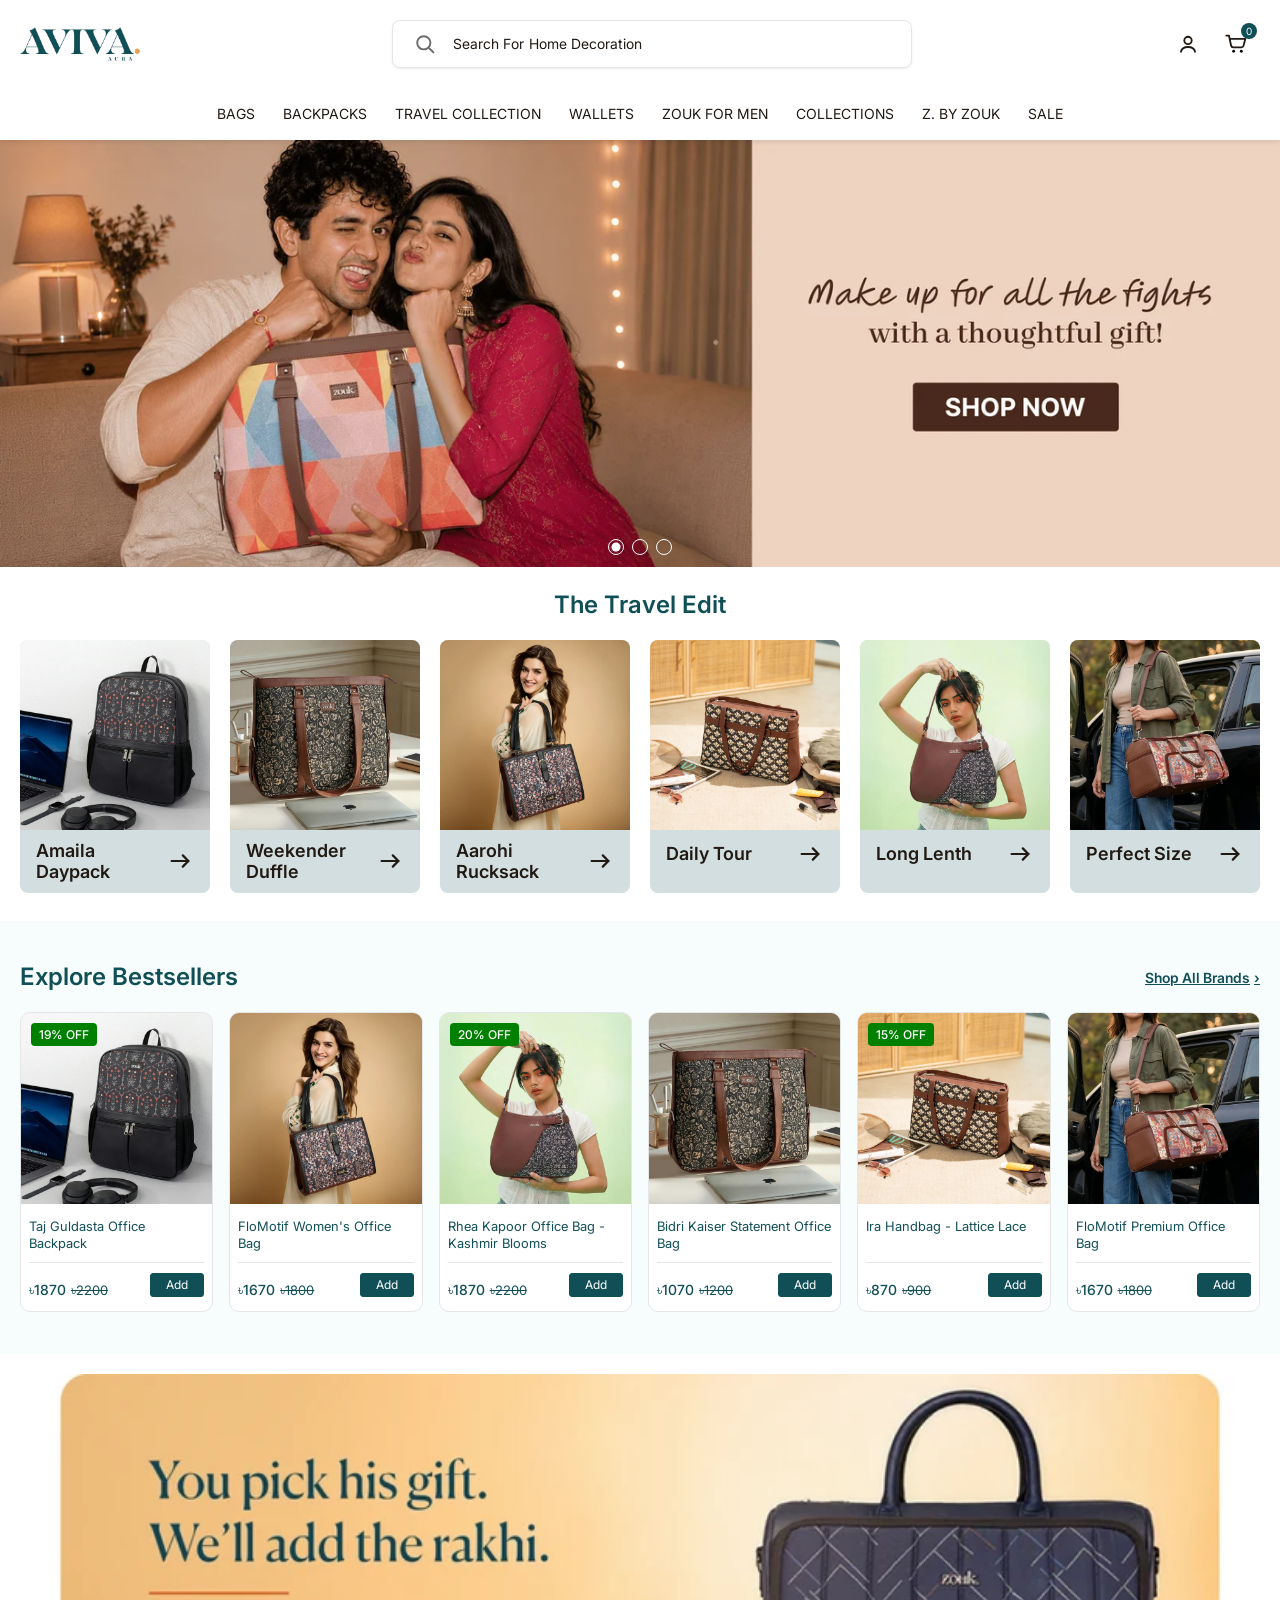
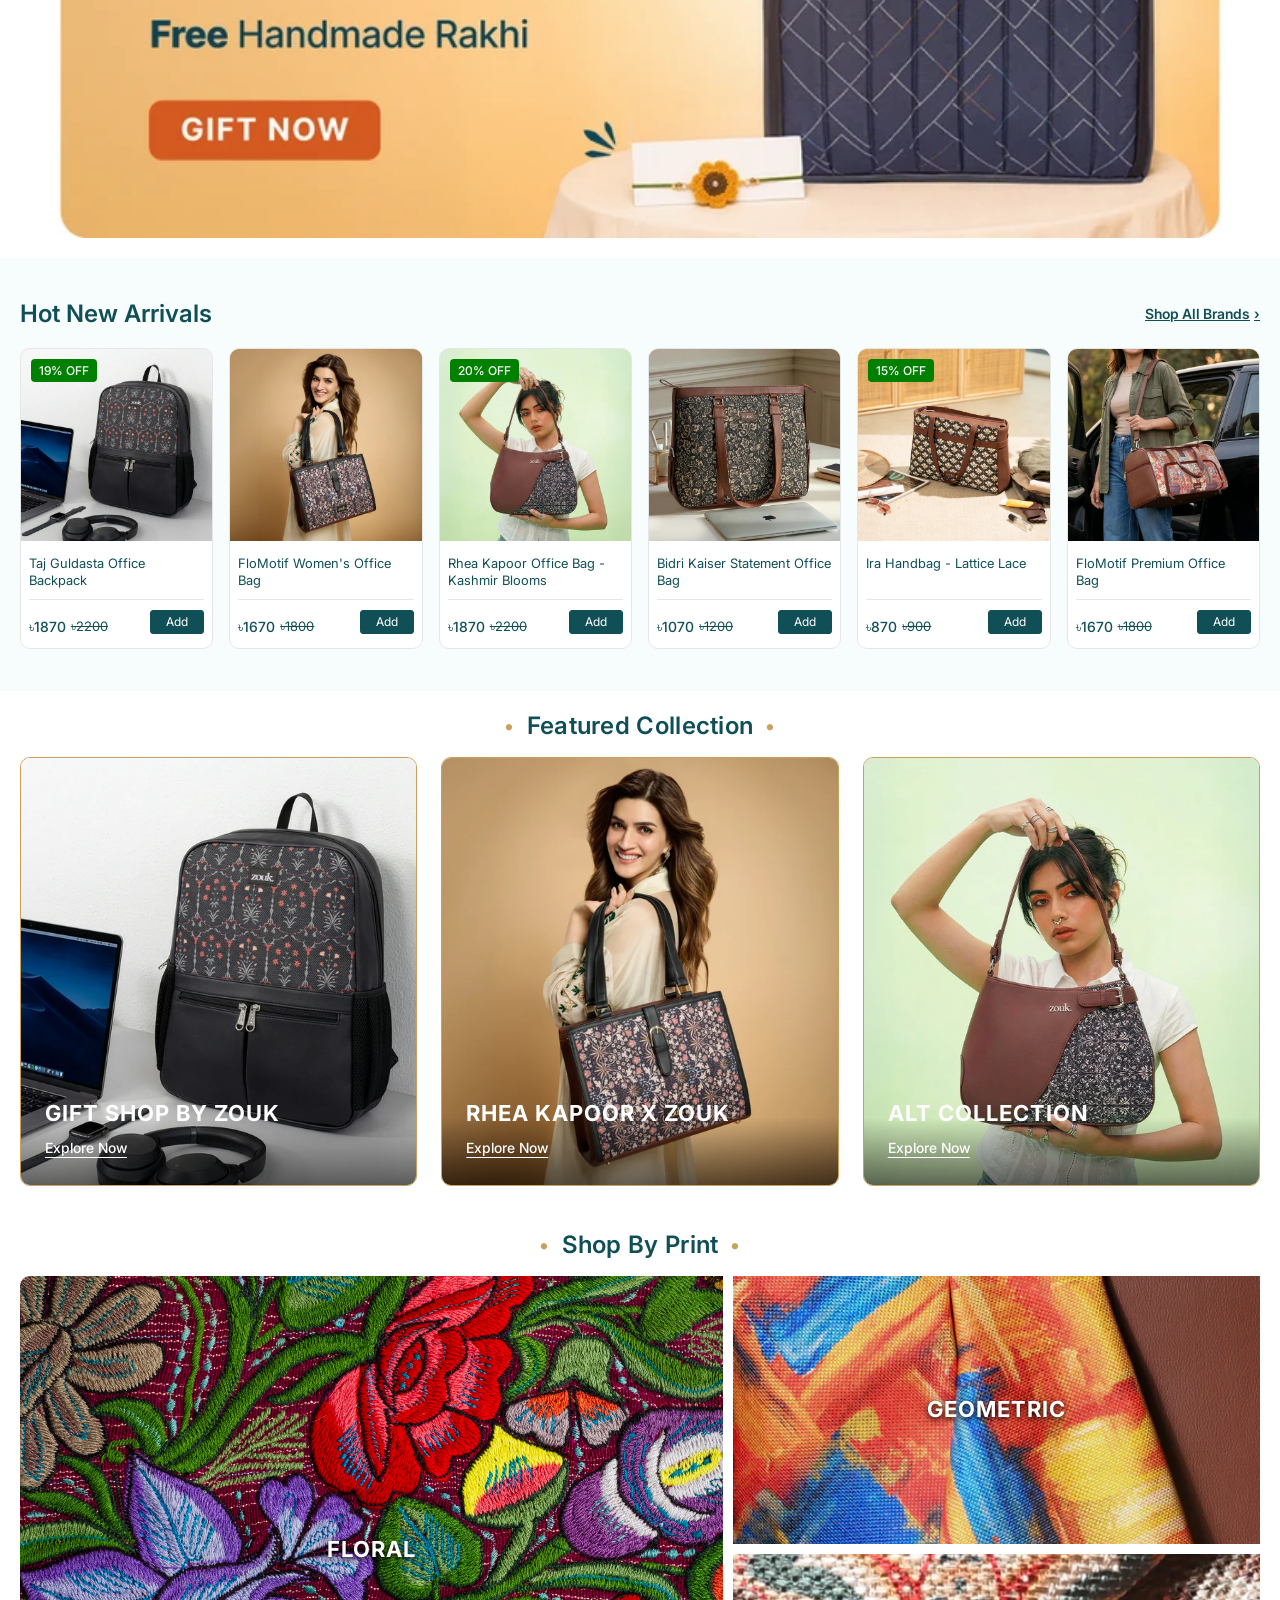
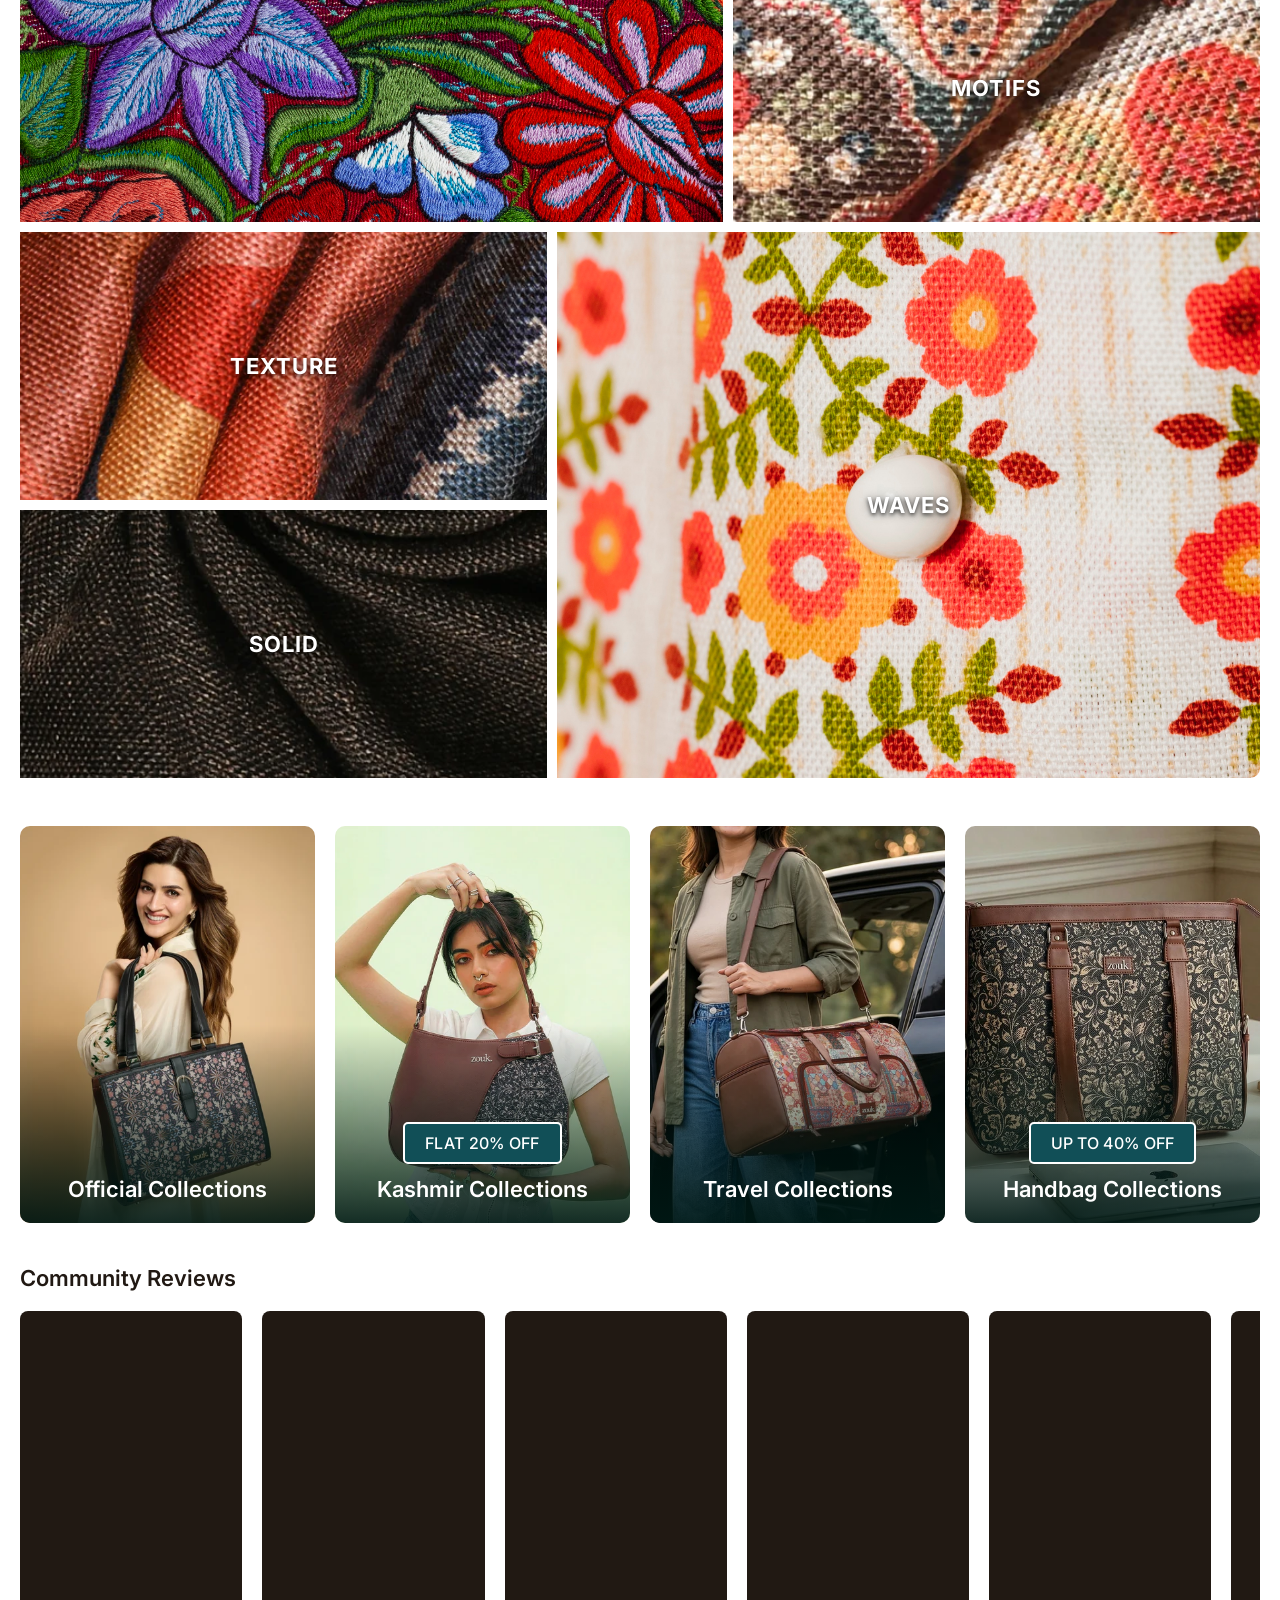
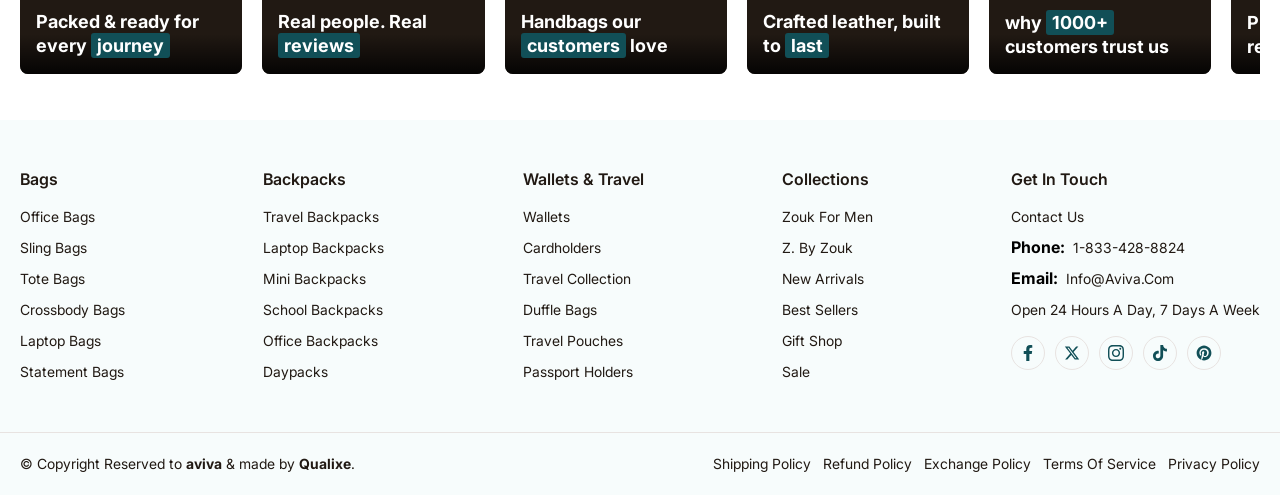
==== commit b4c7d268: "product page added" ====
--- a/index.html
+++ b/index.html
@@ -2365,7 +2365,7 @@
 		<section class="section card-slider-section section-bg">
 			<div class="container">
 				<div class="section-heading-wrapper">
-					<h1 class="section-heading">Hot New Arrivals</h1>
+					<h2 class="section-heading">Hot New Arrivals</h2>
 					<a href="#!" class="card-slider-section-btn">Shop All Brands <span>›</span></a>
 				</div>
 				<div class="swiper card-slider">
--- a/assets/css/shop-by-print-section.css
+++ b/assets/css/shop-by-print-section.css
@@ -28,7 +28,8 @@
     display: flex;
     flex-direction: column;
     gap: 10px;
-    border-radius: clamp(20px, calc(20px + (100vw - 375px) * 0.10246), 120px) 0 clamp(20px, calc(20px + (100vw - 375px) * 0.10246), 120px) 0;
+    /* border-radius: clamp(20px, calc(20px + (100vw - 375px) * 0.10246), 120px) 0 clamp(20px, calc(20px + (100vw - 375px) * 0.10246), 120px) 0; */
+    border-radius: 10px 0 10px 0;
     overflow: hidden;
 }
 
@@ -52,6 +53,7 @@
 
 .shop-by-print-item-big {
     grid-area: big;
+    aspect-ratio: 202/157;
 }
 
 .shop-by-print-item-a {
--- a/assets/css/category-section.css
+++ b/assets/css/category-section.css
@@ -1,12 +1,4 @@
 /* category-section css start */
-.category-section.collection-category {
-    padding-top: 16px;
-}
-
-.category-section.product-category.collection-category {
-    padding: 24px 0;
-}
-
 .category-section.mobile-category {
     display: none;
     padding: 20px 0;
@@ -44,25 +36,18 @@
     width: 151px;
 }
 
-.swiper.collection-category-slider .swiper-slide {
-    width: 127px;
-}
 
 .swiper.category-slider .swiper-wrapper {
     width: fit-content;
     margin: 0 auto;
 }
 
-.swiper.collection-category-slider .swiper-button-prev,
-.swiper.collection-category-slider .swiper-button-next,
 .swiper.category-slider .swiper-button-prev,
 .swiper.category-slider .swiper-button-next {
     width: 40px;
     height: 40px;
 }
 
-.swiper.collection-category-slider .swiper-button-prev::after,
-.swiper.collection-category-slider .swiper-button-next::after,
 .swiper.category-slider .swiper-button-prev::after,
 .swiper.category-slider .swiper-button-next::after {
     font-size: 12px;
@@ -81,11 +66,6 @@
     border-radius: 8px;
     background: var(--item-bg3);
     transition: all .3s ease-in-out;
-}
-
-.swiper.collection-category-slider .swiper-slide .category-item .img {
-    box-shadow: none;
-    background-color: transparent;
 }
 
 .category-item .img img {
@@ -128,10 +108,6 @@
         padding: 0 20px;
     }
 
-    .swiper.collection-category-slider {
-        padding: 0 20px;
-    }
-
     .swiper.category-slider {
         padding-left: 20px;
     }
@@ -158,15 +134,10 @@
         padding: 0 16px;
     }
 
-    .swiper.collection-category-slider {
-        padding: 0 16px;
-    }
-
     .swiper.category-slider {
         padding-left: 16px;
     }
 
-    .swiper.collection-category-slider .swiper-slide,
     .swiper.category-slider .swiper-slide {
         width: 85px;
     }
--- a/assets/css/header.css
+++ b/assets/css/header.css
@@ -386,6 +386,11 @@
     border-top: 1px solid var(--border-color2);
     align-items: center;
     padding: 12px 0;
+    transition: all ease .3s;
+}
+
+.search-result-item:hover {
+    background: var(--item-bg3);
 }
 
 .search-result-item:first-child {
--- a/assets/css/main.css
+++ b/assets/css/main.css
@@ -81,7 +81,7 @@
 }
 
 body {
-    overflow-x: hidden;
+    overflow-x: clip;
     scroll-behavior: smooth;
     font-family: var(--paragraph-font);
     background-color: var(--body-color);
@@ -372,7 +372,7 @@
 .cart-drawer-progress {
     margin: 16px 16px 0;
     padding: 14px 14px 12px;
-    border-radius: 12px;
+    border-radius: 8px;
     border: 1px solid var(--item-bg);
     background: var(--item-bg);
 }
@@ -479,6 +479,7 @@
     border: 2px solid var(--border-color2);
     font-size: 11px;
     flex-shrink: 0;
+    line-height: 1;
 }
 
 .cart-drawer-progress-milestone.reached .icon {
@@ -521,15 +522,15 @@
     display: flex;
     gap: 10px;
     align-items: center;
-    padding: 10px;
+    padding: 8px 12px 8px 8px;
     box-shadow: 0 3px 12px rgb(17 79 87 / 10%);
     border-radius: 8px;
     overflow: hidden;
 }
 
 .cart-drawer-item-img {
-    width: 56px;
-    min-width: 56px;
+    width: 72px;
+    min-width: 72px;
     border: 1px solid var(--border-color2);
     border-radius: 5px;
     overflow: hidden;
@@ -554,7 +555,7 @@
 }
 
 .cart-drawer-item-title {
-    font-size: 14px;
+    font-size: 12px;
     font-weight: 400;
     text-transform: capitalize;
     line-height: 16px;
@@ -668,6 +669,7 @@
     padding-bottom: 8px;
     text-transform: capitalize;
     font-weight: 700;
+    font-size: 14px;
 }
 
 .cart-drawer-slider-title::before {
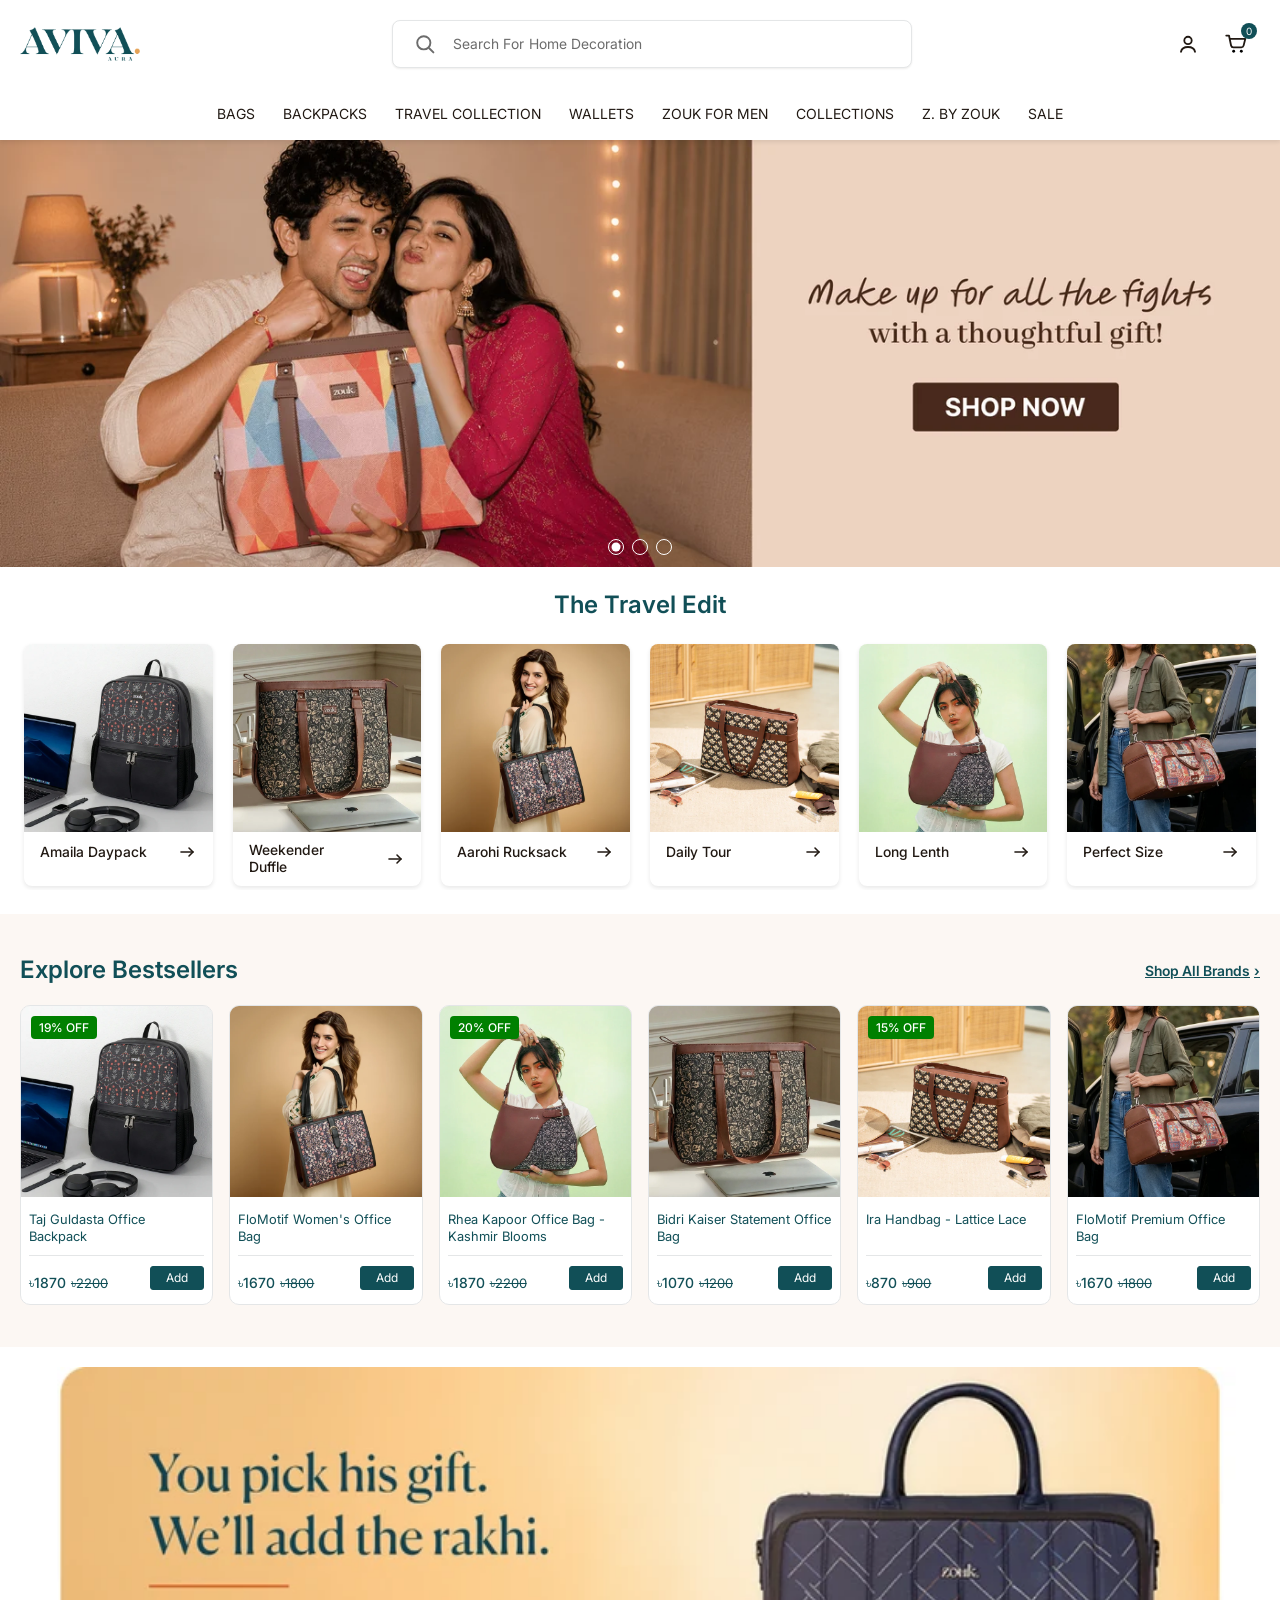
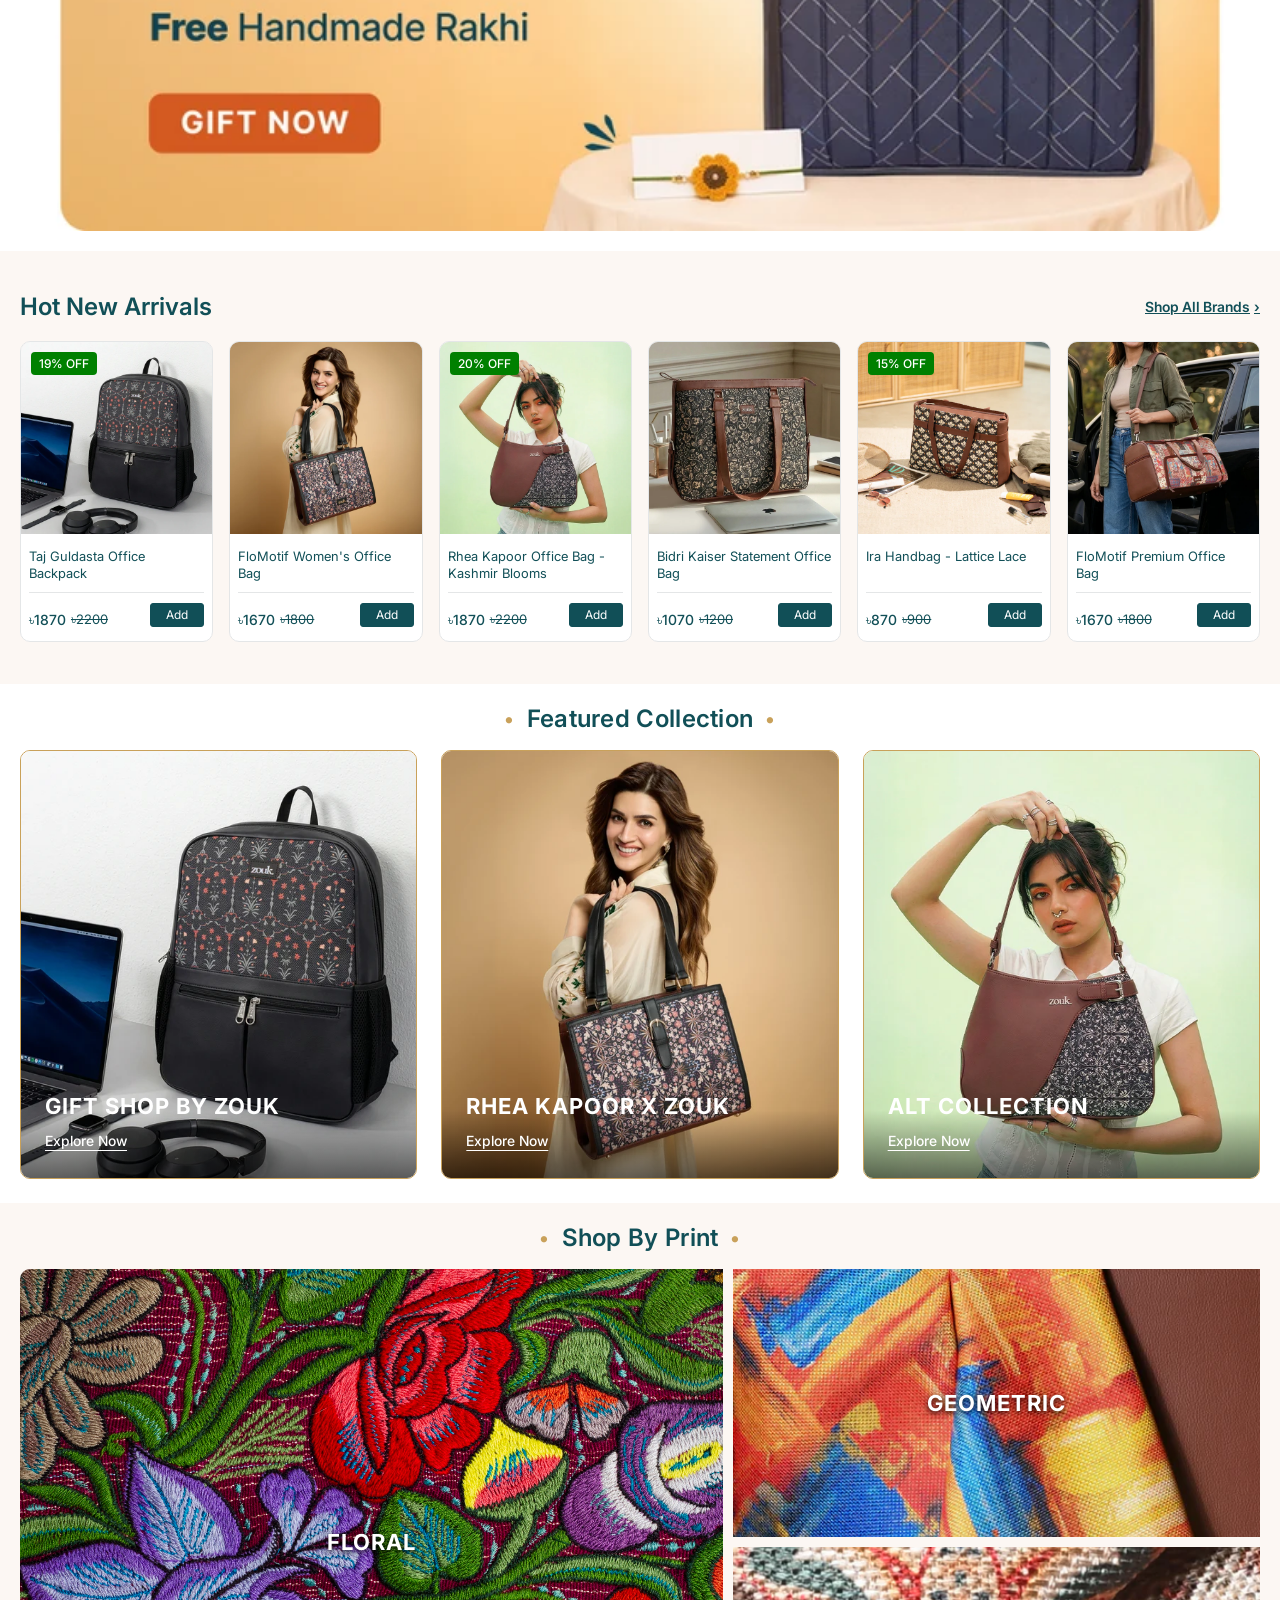
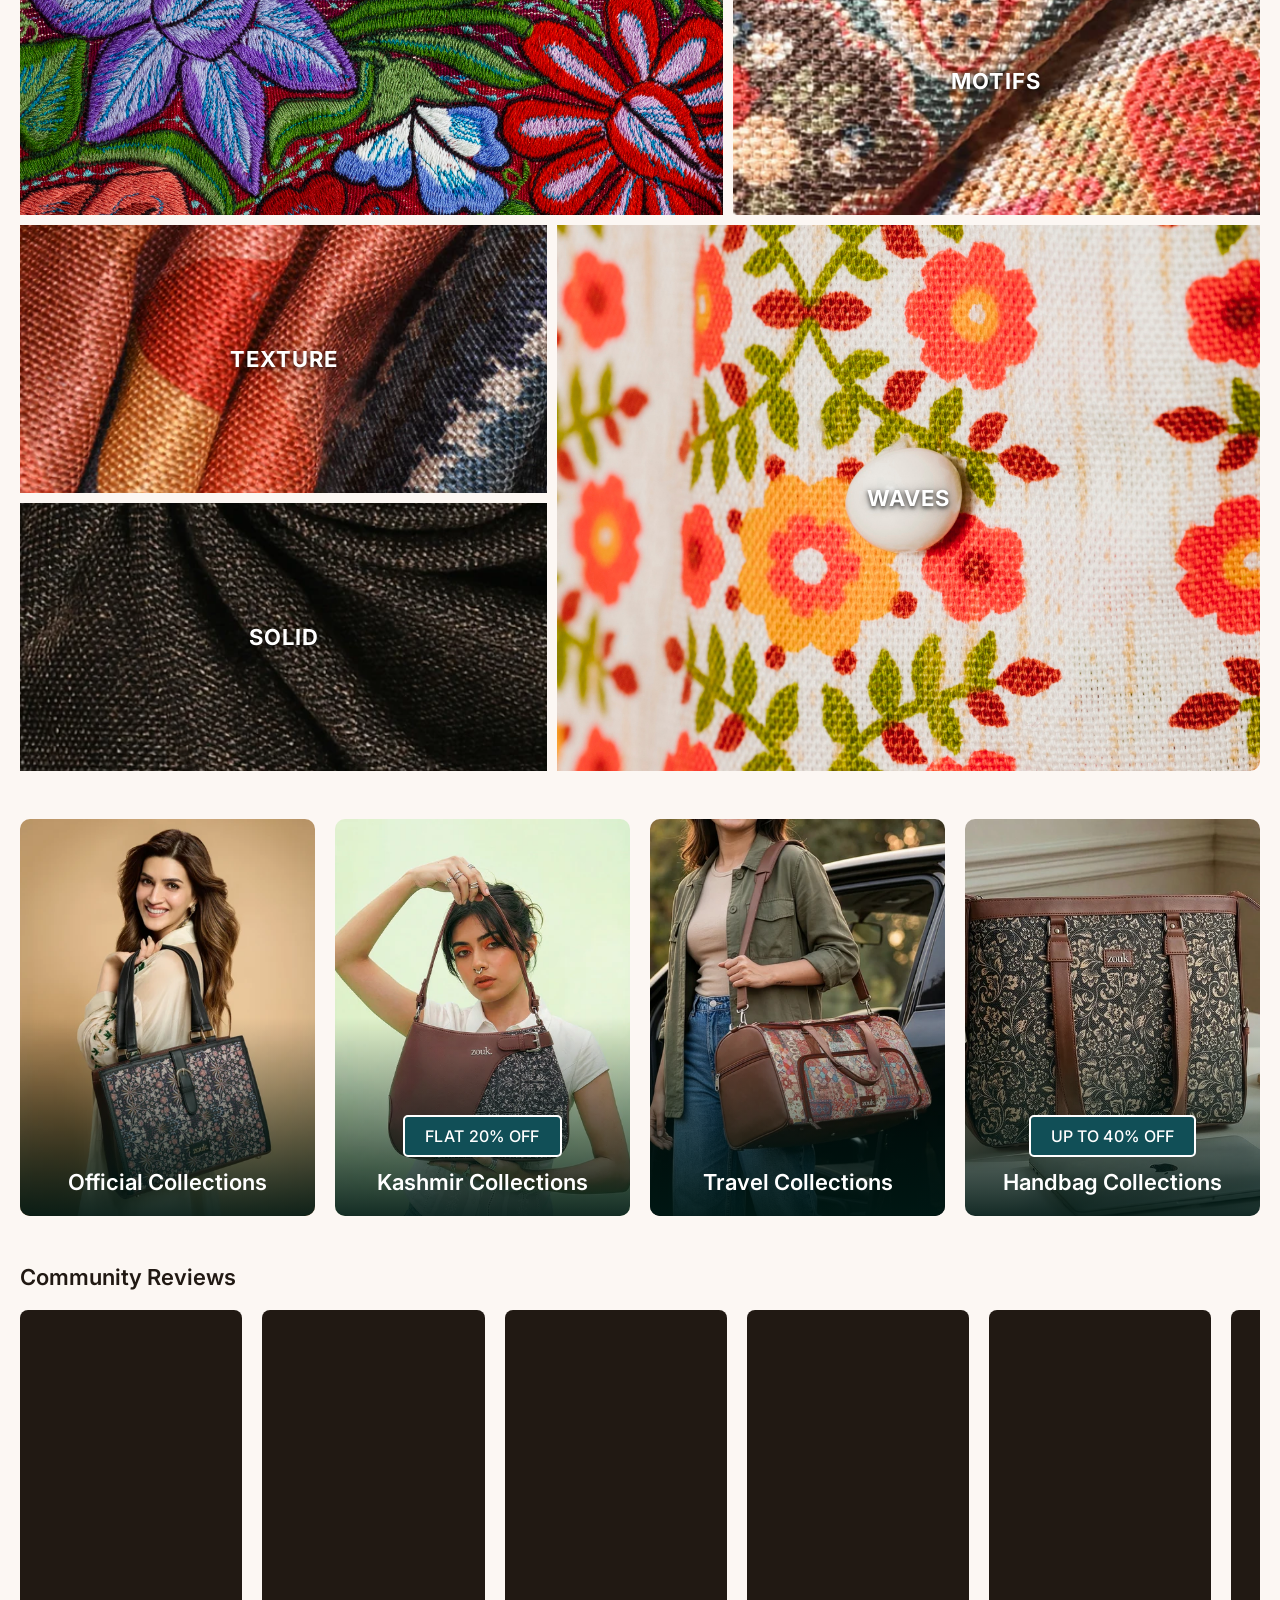
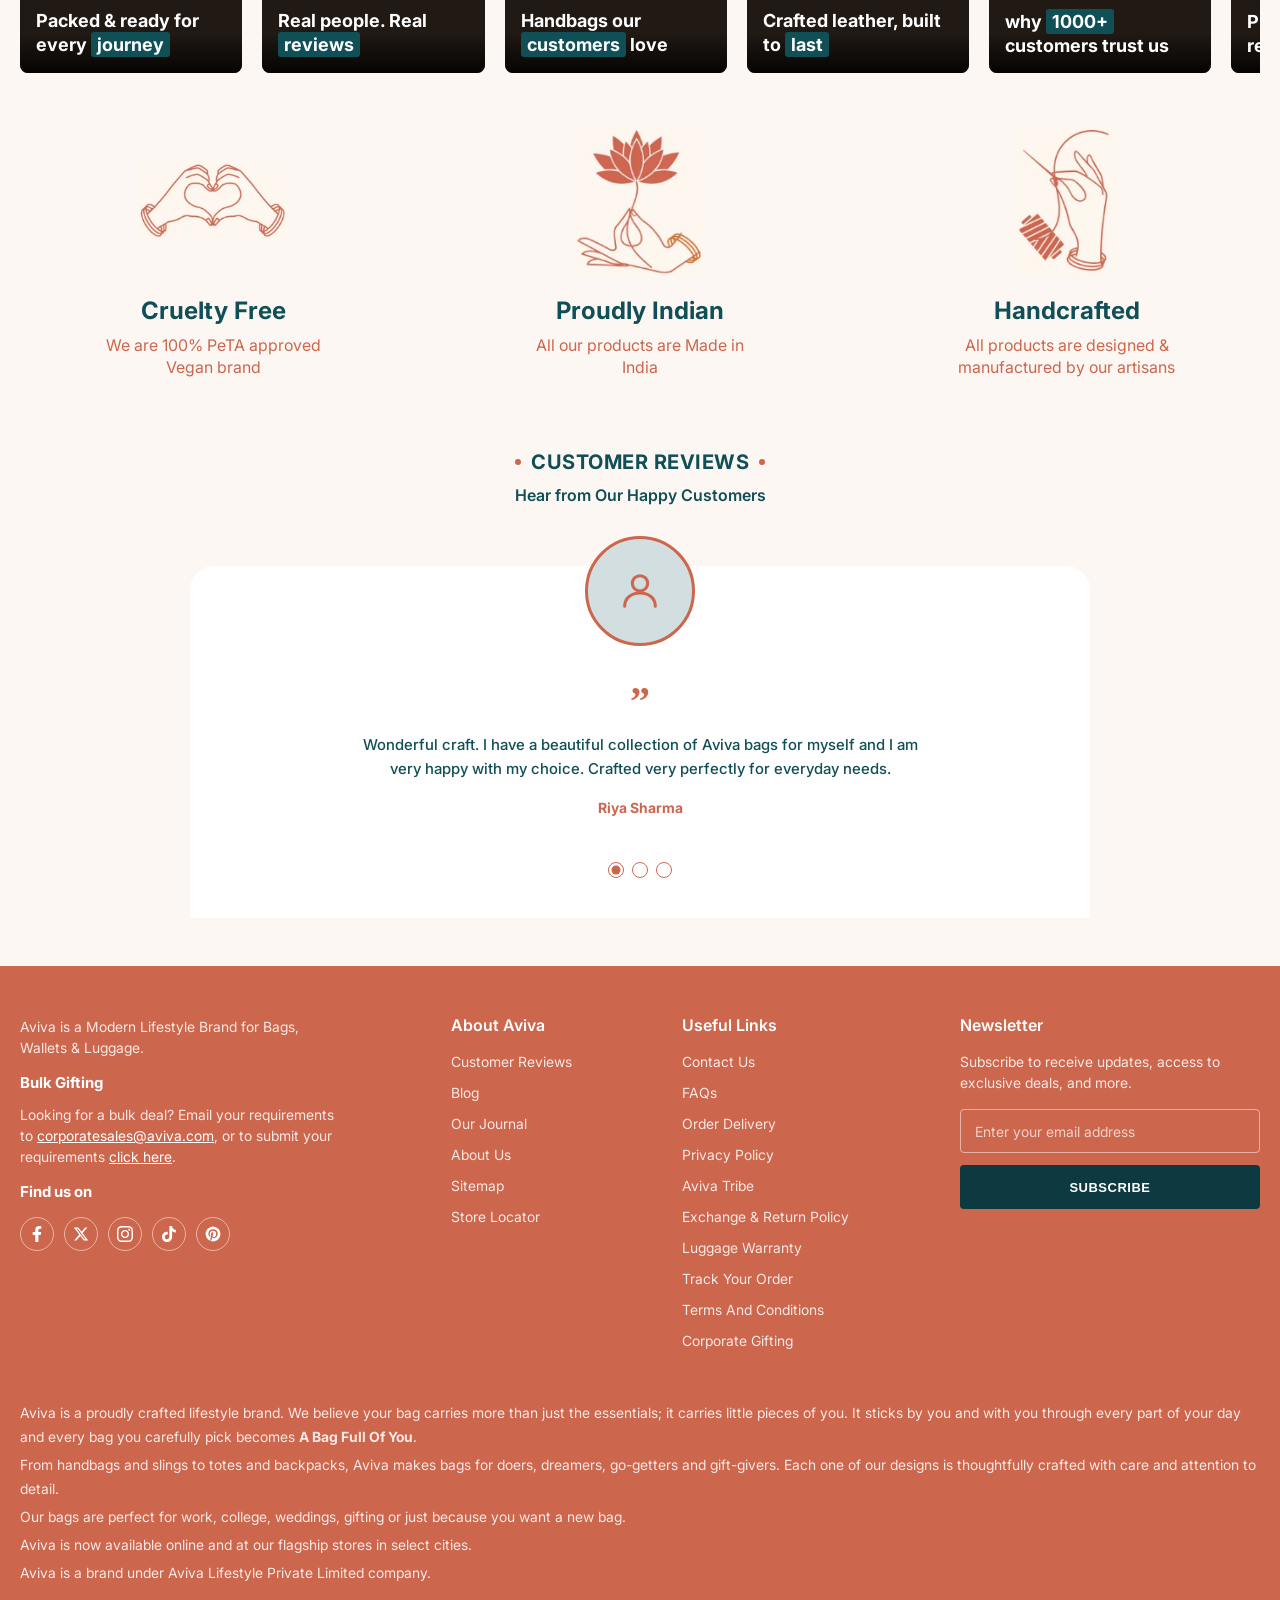
==== commit 909c4546: "icon-item, review section added fixed all feedback" ====
--- a/index.html
+++ b/index.html
@@ -9,6 +9,8 @@
 	<link rel="stylesheet" href="./assets/css/swiper-bundle.min.css">
 	<link rel="icon" href="./assets/images/store-logo.png" type="image/x-icon">
 	<link rel="stylesheet" href="./assets/css/footer.css">
+	<link rel="stylesheet" href="./assets/css/trust-highlights-section.css">
+	<link rel="stylesheet" href="./assets/css/customer-review-section.css">
 	<link rel="stylesheet" href="./assets/css/card.css">
 	<link rel="stylesheet" href="./assets/css/image-category-section.css">
 	<link rel="stylesheet" href="./assets/css/community-review-section.css">
@@ -2614,7 +2616,7 @@
 		<!-- featured-collection-section end -->
 
 		<!-- shop-by-print-section start -->
-		<section class="shop-by-print-section">
+		<section class="shop-by-print-section section-bg">
 			<div class="container">
 				<p class="shop-by-print-eyebrow">Shop by Print</p>
 				<div class="shop-by-print-items">
@@ -2676,7 +2678,7 @@
 		<!-- shop-by-print-section end -->
 
 		<!-- image-category-section start -->
-		<section class="image-category-section">
+		<section class="image-category-section section-bg">
 			<div class="container">
 				<div class="swiper image-category-slider">
 					<div class="swiper-wrapper">
@@ -2729,16 +2731,15 @@
 		<!-- image-category-section end -->
 
 		<!-- community-review-section start -->
-		<section class="community-review-section">
+		<section class="community-review-section section-bg">
 			<div class="container">
 				<h2 class="community-review-title">Community Reviews</h2>
 				<div class="swiper community-review-slider">
 					<div class="swiper-wrapper">
 						<div class="swiper-slide">
 							<button class="community-review-item" type="button" data-review-index="0">
-								<video class="community-review-item-video"
-									src="https://www.pexels.com/download/video/7815110/" muted loop playsinline
-									autoplay></video>
+								<video class="community-review-item-video" src="https://www.pexels.com/download/video/7815110/" muted
+									loop playsinline autoplay></video>
 								<div class="community-review-item-content">
 									<p class="community-review-item-text">Packed & ready for every
 										<span class="highlight">journey</span>
@@ -2748,9 +2749,8 @@
 						</div>
 						<div class="swiper-slide">
 							<button class="community-review-item" type="button" data-review-index="1">
-								<video class="community-review-item-video"
-									src="https://www.pexels.com/download/video/6649980/" muted loop playsinline
-									autoplay></video>
+								<video class="community-review-item-video" src="https://www.pexels.com/download/video/6649980/" muted
+									loop playsinline autoplay></video>
 								<div class="community-review-item-content">
 									<p class="community-review-item-text">Real people. Real
 										<span class="highlight">reviews</span>
@@ -2760,9 +2760,8 @@
 						</div>
 						<div class="swiper-slide">
 							<button class="community-review-item" type="button" data-review-index="2">
-								<video class="community-review-item-video"
-									src="https://www.pexels.com/download/video/8798159/" muted loop playsinline
-									autoplay></video>
+								<video class="community-review-item-video" src="https://www.pexels.com/download/video/8798159/" muted
+									loop playsinline autoplay></video>
 								<div class="community-review-item-content">
 									<p class="community-review-item-text">Handbags our
 										<span class="highlight">customers</span> love
@@ -2772,9 +2771,8 @@
 						</div>
 						<div class="swiper-slide">
 							<button class="community-review-item" type="button" data-review-index="3">
-								<video class="community-review-item-video"
-									src="https://www.pexels.com/download/video/7668411/" muted loop playsinline
-									autoplay></video>
+								<video class="community-review-item-video" src="https://www.pexels.com/download/video/7668411/" muted
+									loop playsinline autoplay></video>
 								<div class="community-review-item-content">
 									<p class="community-review-item-text">Crafted leather, built to
 										<span class="highlight">last</span>
@@ -2784,9 +2782,8 @@
 						</div>
 						<div class="swiper-slide">
 							<button class="community-review-item" type="button" data-review-index="4">
-								<video class="community-review-item-video"
-									src="https://www.pexels.com/download/video/7815094/" muted loop playsinline
-									autoplay></video>
+								<video class="community-review-item-video" src="https://www.pexels.com/download/video/7815094/" muted
+									loop playsinline autoplay></video>
 								<div class="community-review-item-content">
 									<p class="community-review-item-text">why <span class="highlight">1000+</span>
 										customers trust us</p>
@@ -2795,9 +2792,8 @@
 						</div>
 						<div class="swiper-slide">
 							<button class="community-review-item" type="button" data-review-index="5">
-								<video class="community-review-item-video"
-									src="https://www.pexels.com/download/video/38135639/" muted loop playsinline
-									autoplay></video>
+								<video class="community-review-item-video" src="https://www.pexels.com/download/video/38135639/" muted
+									loop playsinline autoplay></video>
 								<div class="community-review-item-content">
 									<p class="community-review-item-text">Premium <span class="highlight">bag</span>
 										reviews</p>
@@ -2810,7 +2806,268 @@
 				</div>
 			</div>
 		</section>
+		<!-- community-review-popup start -->
+		<div class="community-review-popup">
+			<span class="community-review-popup-close-window-btn"></span>
+			<div class="community-review-popup-inner">
+				<div class="community-review-popup-card">
+					<div class="community-review-popup-video-wrap">
+						<div class="community-review-popup-progress">
+							<span class="community-review-popup-progress-bar">
+								<i></i>
+							</span>
+							<span class="community-review-popup-progress-bar">
+								<i></i>
+							</span>
+							<span class="community-review-popup-progress-bar">
+								<i></i>
+							</span>
+							<span class="community-review-popup-progress-bar">
+								<i></i>
+							</span>
+							<span class="community-review-popup-progress-bar">
+								<i></i>
+							</span>
+						</div>
+						<div class="community-review-popup-top-btns">
+							<button class="community-review-popup-mute-btn" type="button" aria-label="mute video">
+								<svg width="16" height="16" viewBox="0 0 20 20" fill="none" aria-hidden="true">
+									<path d="M3 8v4h3.5L11 16V4L6.5 8H3Z" fill="currentColor"></path>
+									<g class="waves">
+										<path d="M14 7c1 .8 1 5.2 0 6M16.3 5c2 2 2 8 0 10" stroke="currentColor" stroke-width="1.4"
+											stroke-linecap="round"></path>
+									</g>
+								</svg>
+							</button>
+							<button class="community-review-popup-close-btn" type="button" aria-label="close popup">
+								<svg width="12" height="12" viewBox="0 0 10 10" fill="none" xmlns="http://www.w3.org/2000/svg">
+									<path
+										d="M9.85403 9.14653C9.90048 9.19298 9.93733 9.24813 9.96247 9.30883C9.98762 9.36953 10.0006 9.43458 10.0006 9.50028C10.0006 9.56598 9.98762 9.63103 9.96247 9.69173C9.93733 9.75242 9.90048 9.80757 9.85403 9.85403C9.80757 9.90048 9.75242 9.93733 9.69173 9.96247C9.63103 9.98762 9.56598 10.0006 9.50028 10.0006C9.43458 10.0006 9.36953 9.98762 9.30883 9.96247C9.24813 9.93733 9.19298 9.90048 9.14653 9.85403L5.00028 5.70715L0.854028 9.85403C0.760208 9.94785 0.63296 10.0006 0.500278 10.0006C0.367596 10.0006 0.240348 9.94785 0.146528 9.85403C0.0527077 9.76021 2.61548e-09 9.63296 0 9.50028C-2.61548e-09 9.3676 0.0527077 9.24035 0.146528 9.14653L4.2934 5.00028L0.146528 0.854028C0.0527077 0.760208 0 0.63296 0 0.500278C0 0.367596 0.0527077 0.240348 0.146528 0.146528C0.240348 0.0527077 0.367596 0 0.500278 0C0.63296 0 0.760208 0.0527077 0.854028 0.146528L5.00028 4.2934L9.14653 0.146528C9.24035 0.0527077 9.3676 -2.61548e-09 9.50028 0C9.63296 2.61548e-09 9.76021 0.0527077 9.85403 0.146528C9.94785 0.240348 10.0006 0.367596 10.0006 0.500278C10.0006 0.63296 9.94785 0.760208 9.85403 0.854028L5.70715 5.00028L9.85403 9.14653Z"
+										fill="currentColor" />
+								</svg>
+							</button>
+						</div>
+						<div class="community-review-popup-slides">
+							<div class="community-review-popup-slide" data-product-title="Taj Guldasta Office Backpack"
+								data-product-img="./assets/images/product-img1.webp" data-product-price="tk1870"
+								data-product-previous-price="tk2200">
+								<video class="community-review-popup-video" src="https://www.pexels.com/download/video/7815110/"
+									playsinline muted></video>
+								<div class="community-review-popup-caption">
+									<p>Packed & ready for every <span class="highlight">journey</span></p>
+								</div>
+								<button class="community-review-popup-share-btn" type="button" aria-label="share">
+									<svg width="16" height="16" viewBox="0 0 20 20" fill="none" aria-hidden="true">
+										<circle cx="15" cy="5" r="2.2" stroke="currentColor" stroke-width="1.4"></circle>
+										<circle cx="15" cy="15" r="2.2" stroke="currentColor" stroke-width="1.4"></circle>
+										<circle cx="5" cy="10" r="2.2" stroke="currentColor" stroke-width="1.4"></circle>
+										<path d="M7 8.8 13 5.8M7 11.2l6 3" stroke="currentColor" stroke-width="1.4"></path>
+									</svg>
+								</button>
+							</div>
+							<div class="community-review-popup-slide" data-product-title="FloMotif Women's Office Bag"
+								data-product-img="./assets/images/product-img2.webp" data-product-price="tk1870"
+								data-product-previous-price="tk2200">
+								<video class="community-review-popup-video" src="https://www.pexels.com/download/video/6649980/"
+									playsinline muted></video>
+								<div class="community-review-popup-caption">
+									<p>Found the perfect <span class="highlight">fit</span> in-store</p>
+								</div>
+								<button class="community-review-popup-share-btn" type="button" aria-label="share">
+									<svg width="16" height="16" viewBox="0 0 20 20" fill="none" aria-hidden="true">
+										<circle cx="15" cy="5" r="2.2" stroke="currentColor" stroke-width="1.4"></circle>
+										<circle cx="15" cy="15" r="2.2" stroke="currentColor" stroke-width="1.4"></circle>
+										<circle cx="5" cy="10" r="2.2" stroke="currentColor" stroke-width="1.4"></circle>
+										<path d="M7 8.8 13 5.8M7 11.2l6 3" stroke="currentColor" stroke-width="1.4"></path>
+									</svg>
+								</button>
+							</div>
+							<div class="community-review-popup-slide" data-product-title="Rhea Kapoor Office Bag - Kashmir Blooms"
+								data-product-img="./assets/images/product-img3.webp" data-product-price="tk1870"
+								data-product-previous-price="tk2200">
+								<video class="community-review-popup-video" src="https://www.pexels.com/download/video/8798159/"
+									playsinline muted></video>
+								<div class="community-review-popup-caption">
+									<p>This color? <span class="highlight">Obsessed</span></p>
+								</div>
+								<button class="community-review-popup-share-btn" type="button" aria-label="share">
+									<svg width="16" height="16" viewBox="0 0 20 20" fill="none" aria-hidden="true">
+										<circle cx="15" cy="5" r="2.2" stroke="currentColor" stroke-width="1.4"></circle>
+										<circle cx="15" cy="15" r="2.2" stroke="currentColor" stroke-width="1.4"></circle>
+										<circle cx="5" cy="10" r="2.2" stroke="currentColor" stroke-width="1.4"></circle>
+										<path d="M7 8.8 13 5.8M7 11.2l6 3" stroke="currentColor" stroke-width="1.4"></path>
+									</svg>
+								</button>
+							</div>
+							<div class="community-review-popup-slide" data-product-title="Bidri Kaiser Statement Office Bag"
+								data-product-img="./assets/images/product-img4.webp" data-product-price="tk870"
+								data-product-previous-price="tk1200">
+								<video class="community-review-popup-video" src="https://www.pexels.com/download/video/7668411/"
+									playsinline muted></video>
+								<div class="community-review-popup-caption">
+									<p>Quality you can <span class="highlight">see</span> and feel</p>
+								</div>
+								<button class="community-review-popup-share-btn" type="button" aria-label="share">
+									<svg width="16" height="16" viewBox="0 0 20 20" fill="none" aria-hidden="true">
+										<circle cx="15" cy="5" r="2.2" stroke="currentColor" stroke-width="1.4"></circle>
+										<circle cx="15" cy="15" r="2.2" stroke="currentColor" stroke-width="1.4"></circle>
+										<circle cx="5" cy="10" r="2.2" stroke="currentColor" stroke-width="1.4"></circle>
+										<path d="M7 8.8 13 5.8M7 11.2l6 3" stroke="currentColor" stroke-width="1.4"></path>
+									</svg>
+								</button>
+							</div>
+							<div class="community-review-popup-slide" data-product-title="FloMotif Women's Office Bag"
+								data-product-img="./assets/images/product-img5.webp" data-product-price="tk1870"
+								data-product-previous-price="tk2200">
+								<video class="community-review-popup-video" src="https://www.pexels.com/download/video/7815094/"
+									playsinline muted></video>
+								<div class="community-review-popup-caption">
+									<p>Travel-ready <span class="highlight">essentials</span></p>
+								</div>
+								<button class="community-review-popup-share-btn" type="button" aria-label="share">
+									<svg width="16" height="16" viewBox="0 0 20 20" fill="none" aria-hidden="true">
+										<circle cx="15" cy="5" r="2.2" stroke="currentColor" stroke-width="1.4"></circle>
+										<circle cx="15" cy="15" r="2.2" stroke="currentColor" stroke-width="1.4"></circle>
+										<circle cx="5" cy="10" r="2.2" stroke="currentColor" stroke-width="1.4"></circle>
+										<path d="M7 8.8 13 5.8M7 11.2l6 3" stroke="currentColor" stroke-width="1.4"></path>
+									</svg>
+								</button>
+							</div>
+							<div class="community-review-popup-slide" data-product-title="Ira Handbag - Lattice Lace"
+								data-product-img="./assets/images/product-img6.webp" data-product-price="tk870"
+								data-product-previous-price="tk1200">
+								<video class="community-review-popup-video" src="https://www.pexels.com/download/video/38135639/"
+									playsinline muted></video>
+								<div class="community-review-popup-caption">
+									<p>Shopping made <span class="highlight">easy</span></p>
+								</div>
+								<button class="community-review-popup-share-btn" type="button" aria-label="share">
+									<svg width="16" height="16" viewBox="0 0 20 20" fill="none" aria-hidden="true">
+										<circle cx="15" cy="5" r="2.2" stroke="currentColor" stroke-width="1.4"></circle>
+										<circle cx="15" cy="15" r="2.2" stroke="currentColor" stroke-width="1.4"></circle>
+										<circle cx="5" cy="10" r="2.2" stroke="currentColor" stroke-width="1.4"></circle>
+										<path d="M7 8.8 13 5.8M7 11.2l6 3" stroke="currentColor" stroke-width="1.4"></path>
+									</svg>
+								</button>
+							</div>
+						</div>
+					</div>
+					<div class="community-review-popup-product">
+						<div class="community-review-popup-product-img">
+							<img src="./assets/images/product-slider-img1.avif" alt="product">
+						</div>
+						<div class="community-review-popup-product-info">
+							<p class="community-review-popup-product-title">Orthotics Heel Protector</p>
+							<p class="community-review-popup-product-price">
+								<span class="prev">tk2200</span>
+								<span class="curr">tk1870</span>
+							</p>
+						</div>
+					</div>
+					<div class="community-review-popup-btn-wrap">
+						<a href="#!" class="btn">Add to Cart</a>
+					</div>
+				</div>
+				<button class="community-review-popup-nav-btn prev" type="button" aria-label="previous review">
+					<svg width="16" height="16" viewBox="0 0 20 20" fill="none" aria-hidden="true">
+						<path d="M12.5 15.5 7 10l5.5-5.5" stroke="currentColor" stroke-width="1.6" stroke-linecap="round"
+							stroke-linejoin="round"></path>
+					</svg>
+				</button>
+				<button class="community-review-popup-nav-btn next" type="button" aria-label="next review">
+					<svg width="16" height="16" viewBox="0 0 20 20" fill="none" aria-hidden="true">
+						<path d="M7.5 4.5 13 10l-5.5 5.5" stroke="currentColor" stroke-width="1.6" stroke-linecap="round"
+							stroke-linejoin="round"></path>
+					</svg>
+				</button>
+			</div>
+		</div>
+		<!-- community-review-popup end -->
 		<!-- community-review-section end -->
+
+		<!-- trust-highlights-section start -->
+		<section class="trust-highlights-section section-bg">
+			<div class="container">
+				<div class="trust-highlights-wrap">
+					<div class="trust-highlights-item">
+						<div class="icon">
+							<img src="./assets/images/trust-highlight-icon1.png" alt="Cruelty Free">
+						</div>
+						<h3 class="title">Cruelty Free</h3>
+						<p class="text">We are 100% PeTA approved Vegan brand</p>
+					</div>
+					<div class="trust-highlights-item">
+						<div class="icon">
+							<img src="./assets/images/trust-highlight-icon2.png" alt="Proudly Indian">
+						</div>
+						<h3 class="title">Proudly Indian</h3>
+						<p class="text">All our products are Made in India</p>
+					</div>
+					<div class="trust-highlights-item">
+						<div class="icon">
+							<img src="./assets/images/trust-highlight-icon3.png" alt="Handcrafted">
+						</div>
+						<h3 class="title">Handcrafted</h3>
+						<p class="text">All products are designed & manufactured by our artisans</p>
+					</div>
+				</div>
+			</div>
+		</section>
+		<!-- trust-highlights-section end -->
+
+		<!-- customer-review-section start -->
+		<section class="customer-review-section section-bg">
+			<div class="container">
+				<div class="customer-review-header">
+					<h2 class="customer-review-title">
+						<span class="dot"></span>
+						Customer Reviews
+						<span class="dot"></span>
+					</h2>
+					<p class="customer-review-subtitle">Hear from Our Happy Customers</p>
+				</div>
+				<div class="customer-review-card">
+					<div class="customer-review-avatar">
+						<svg viewBox="0 0 24 24" fill="none" aria-hidden="true">
+							<circle cx="12" cy="8" r="4" stroke="currentColor" stroke-width="1.6"></circle>
+							<path d="M4 20c0-4.4 3.6-7 8-7s8 2.6 8 7" stroke="currentColor" stroke-width="1.6"
+								stroke-linecap="round"></path>
+						</svg>
+					</div>
+					<div class="swiper customer-review-slider">
+						<div class="swiper-wrapper">
+							<div class="swiper-slide">
+								<div class="customer-review-slide-content">
+									<span class="customer-review-quote">&rdquo;</span>
+									<p class="customer-review-text">Wonderful craft. I have a beautiful collection of Aviva
+										bags for myself and I am very happy with my choice. Crafted very perfectly for
+										everyday needs.</p>
+									<p class="customer-review-author">Riya Sharma</p>
+								</div>
+							</div>
+							<div class="swiper-slide">
+								<div class="customer-review-slide-content">
+									<span class="customer-review-quote">&rdquo;</span>
+									<p class="customer-review-text">Amazing quality and design. Every piece feels premium and
+										the customer service was excellent throughout my order.</p>
+									<p class="customer-review-author">Ananya Verma</p>
+								</div>
+							</div>
+							<div class="swiper-slide">
+								<div class="customer-review-slide-content">
+									<span class="customer-review-quote">&rdquo;</span>
+									<p class="customer-review-text">I have gifted Aviva bags to my whole family. Everyone
+										loves the craftsmanship and the unique prints.</p>
+									<p class="customer-review-author">Meera Kapoor</p>
+								</div>
+							</div>
+						</div>
+					</div>
+					<div class="swiper-pagination customer-review-pagination"></div>
+				</div>
+			</div>
+		</section>
+		<!-- customer-review-section end -->
 
 		<!-- cart-drawer start -->
 		<div class="cart-drawer">
@@ -2936,48 +3193,6 @@
 						</div>
 						<div class="swiper cart-drawer-slider">
 							<div class="swiper-wrapper">
-								<!-- <div class="swiper-slide">
-									<div class="cart-drawer-slider-item">
-										<div class="img">
-											<img src="./assets/images/cart-drawer-img1.jpg" alt="cart-drawer-img1.jpg">
-										</div>
-										<div class="content">
-											<a href="#!" class="title">Glarvest Black Rice 1 Kg</a>
-											<p class="price">৳200.00</p>
-											<button class="item-btn">
-												+ add
-											</button>
-										</div>
-									</div>
-								</div>
-								<div class="swiper-slide">
-									<div class="cart-drawer-slider-item">
-										<div class="img">
-											<img src="./assets/images/cart-drawer-img1.jpg" alt="cart-drawer-img1.jpg">
-										</div>
-										<div class="content">
-											<a href="#!" class="title">Glarvest Black Rice 1 Kg</a>
-											<p class="price">৳200.00</p>
-											<button class="item-btn">
-												+ add
-											</button>
-										</div>
-									</div>
-								</div>
-								<div class="swiper-slide">
-									<div class="cart-drawer-slider-item">
-										<div class="img">
-											<img src="./assets/images/cart-drawer-img1.jpg" alt="cart-drawer-img1.jpg">
-										</div>
-										<div class="content">
-											<a href="#!" class="title">Glarvest Black Rice 1 Kg</a>
-											<p class="price">৳200.00</p>
-											<button class="item-btn">
-												+ add
-											</button>
-										</div>
-									</div>
-								</div> -->
 								<div class="swiper-slide">
 									<div class="cart-drawer-slider-item">
 										<div class="product-card card_hover">
@@ -3164,193 +3379,70 @@
 			</div>
 		</div>
 		<!-- cart-drawer end -->
-
-		<!-- community-review-popup start -->
-		<div class="community-review-popup">
-			<span class="community-review-popup-close-window-btn"></span>
-			<div class="community-review-popup-inner">
-				<div class="community-review-popup-card">
-					<div class="community-review-popup-video-wrap">
-						<div class="community-review-popup-progress">
-							<span class="community-review-popup-progress-bar">
-								<i></i>
-							</span>
-							<span class="community-review-popup-progress-bar">
-								<i></i>
-							</span>
-							<span class="community-review-popup-progress-bar">
-								<i></i>
-							</span>
-							<span class="community-review-popup-progress-bar">
-								<i></i>
-							</span>
-							<span class="community-review-popup-progress-bar">
-								<i></i>
-							</span>
-						</div>
-						<div class="community-review-popup-top-btns">
-							<button class="community-review-popup-mute-btn" type="button" aria-label="mute video">
-								<svg width="16" height="16" viewBox="0 0 20 20" fill="none" aria-hidden="true">
-									<path d="M3 8v4h3.5L11 16V4L6.5 8H3Z" fill="currentColor"></path>
-									<g class="waves">
-										<path d="M14 7c1 .8 1 5.2 0 6M16.3 5c2 2 2 8 0 10" stroke="currentColor" stroke-width="1.4"
-											stroke-linecap="round"></path>
-									</g>
-								</svg>
-							</button>
-							<button class="community-review-popup-close-btn" type="button" aria-label="close popup">
-								<svg width="12" height="12" viewBox="0 0 10 10" fill="none" xmlns="http://www.w3.org/2000/svg">
-									<path
-										d="M9.85403 9.14653C9.90048 9.19298 9.93733 9.24813 9.96247 9.30883C9.98762 9.36953 10.0006 9.43458 10.0006 9.50028C10.0006 9.56598 9.98762 9.63103 9.96247 9.69173C9.93733 9.75242 9.90048 9.80757 9.85403 9.85403C9.80757 9.90048 9.75242 9.93733 9.69173 9.96247C9.63103 9.98762 9.56598 10.0006 9.50028 10.0006C9.43458 10.0006 9.36953 9.98762 9.30883 9.96247C9.24813 9.93733 9.19298 9.90048 9.14653 9.85403L5.00028 5.70715L0.854028 9.85403C0.760208 9.94785 0.63296 10.0006 0.500278 10.0006C0.367596 10.0006 0.240348 9.94785 0.146528 9.85403C0.0527077 9.76021 2.61548e-09 9.63296 0 9.50028C-2.61548e-09 9.3676 0.0527077 9.24035 0.146528 9.14653L4.2934 5.00028L0.146528 0.854028C0.0527077 0.760208 0 0.63296 0 0.500278C0 0.367596 0.0527077 0.240348 0.146528 0.146528C0.240348 0.0527077 0.367596 0 0.500278 0C0.63296 0 0.760208 0.0527077 0.854028 0.146528L5.00028 4.2934L9.14653 0.146528C9.24035 0.0527077 9.3676 -2.61548e-09 9.50028 0C9.63296 2.61548e-09 9.76021 0.0527077 9.85403 0.146528C9.94785 0.240348 10.0006 0.367596 10.0006 0.500278C10.0006 0.63296 9.94785 0.760208 9.85403 0.854028L5.70715 5.00028L9.85403 9.14653Z"
-										fill="currentColor" />
-								</svg>
-							</button>
-						</div>
-						<div class="community-review-popup-slides">
-							<div class="community-review-popup-slide" data-product-title="Taj Guldasta Office Backpack"
-								data-product-img="./assets/images/product-img1.webp" data-product-price="tk1870"
-								data-product-previous-price="tk2200">
-								<video class="community-review-popup-video" src="https://www.pexels.com/download/video/7815110/"
-									playsinline muted></video>
-								<div class="community-review-popup-caption">
-									<p>Packed & ready for every <span class="highlight">journey</span></p>
-								</div>
-								<button class="community-review-popup-share-btn" type="button" aria-label="share">
-									<svg width="16" height="16" viewBox="0 0 20 20" fill="none" aria-hidden="true">
-										<circle cx="15" cy="5" r="2.2" stroke="currentColor" stroke-width="1.4"></circle>
-										<circle cx="15" cy="15" r="2.2" stroke="currentColor" stroke-width="1.4"></circle>
-										<circle cx="5" cy="10" r="2.2" stroke="currentColor" stroke-width="1.4"></circle>
-										<path d="M7 8.8 13 5.8M7 11.2l6 3" stroke="currentColor" stroke-width="1.4"></path>
-									</svg>
-								</button>
-							</div>
-							<div class="community-review-popup-slide" data-product-title="FloMotif Women's Office Bag"
-								data-product-img="./assets/images/product-img2.webp" data-product-price="tk1870"
-								data-product-previous-price="tk2200">
-								<video class="community-review-popup-video" src="https://www.pexels.com/download/video/6649980/"
-									playsinline muted></video>
-								<div class="community-review-popup-caption">
-									<p>Found the perfect <span class="highlight">fit</span> in-store</p>
-								</div>
-								<button class="community-review-popup-share-btn" type="button" aria-label="share">
-									<svg width="16" height="16" viewBox="0 0 20 20" fill="none" aria-hidden="true">
-										<circle cx="15" cy="5" r="2.2" stroke="currentColor" stroke-width="1.4"></circle>
-										<circle cx="15" cy="15" r="2.2" stroke="currentColor" stroke-width="1.4"></circle>
-										<circle cx="5" cy="10" r="2.2" stroke="currentColor" stroke-width="1.4"></circle>
-										<path d="M7 8.8 13 5.8M7 11.2l6 3" stroke="currentColor" stroke-width="1.4"></path>
-									</svg>
-								</button>
-							</div>
-							<div class="community-review-popup-slide" data-product-title="Rhea Kapoor Office Bag - Kashmir Blooms"
-								data-product-img="./assets/images/product-img3.webp" data-product-price="tk1870"
-								data-product-previous-price="tk2200">
-								<video class="community-review-popup-video" src="https://www.pexels.com/download/video/8798159/"
-									playsinline muted></video>
-								<div class="community-review-popup-caption">
-									<p>This color? <span class="highlight">Obsessed</span></p>
-								</div>
-								<button class="community-review-popup-share-btn" type="button" aria-label="share">
-									<svg width="16" height="16" viewBox="0 0 20 20" fill="none" aria-hidden="true">
-										<circle cx="15" cy="5" r="2.2" stroke="currentColor" stroke-width="1.4"></circle>
-										<circle cx="15" cy="15" r="2.2" stroke="currentColor" stroke-width="1.4"></circle>
-										<circle cx="5" cy="10" r="2.2" stroke="currentColor" stroke-width="1.4"></circle>
-										<path d="M7 8.8 13 5.8M7 11.2l6 3" stroke="currentColor" stroke-width="1.4"></path>
-									</svg>
-								</button>
-							</div>
-							<div class="community-review-popup-slide" data-product-title="Bidri Kaiser Statement Office Bag"
-								data-product-img="./assets/images/product-img4.webp" data-product-price="tk870"
-								data-product-previous-price="tk1200">
-								<video class="community-review-popup-video" src="https://www.pexels.com/download/video/7668411/"
-									playsinline muted></video>
-								<div class="community-review-popup-caption">
-									<p>Quality you can <span class="highlight">see</span> and feel</p>
-								</div>
-								<button class="community-review-popup-share-btn" type="button" aria-label="share">
-									<svg width="16" height="16" viewBox="0 0 20 20" fill="none" aria-hidden="true">
-										<circle cx="15" cy="5" r="2.2" stroke="currentColor" stroke-width="1.4"></circle>
-										<circle cx="15" cy="15" r="2.2" stroke="currentColor" stroke-width="1.4"></circle>
-										<circle cx="5" cy="10" r="2.2" stroke="currentColor" stroke-width="1.4"></circle>
-										<path d="M7 8.8 13 5.8M7 11.2l6 3" stroke="currentColor" stroke-width="1.4"></path>
-									</svg>
-								</button>
-							</div>
-							<div class="community-review-popup-slide" data-product-title="FloMotif Women's Office Bag"
-								data-product-img="./assets/images/product-img5.webp" data-product-price="tk1870"
-								data-product-previous-price="tk2200">
-								<video class="community-review-popup-video" src="https://www.pexels.com/download/video/7815094/"
-									playsinline muted></video>
-								<div class="community-review-popup-caption">
-									<p>Travel-ready <span class="highlight">essentials</span></p>
-								</div>
-								<button class="community-review-popup-share-btn" type="button" aria-label="share">
-									<svg width="16" height="16" viewBox="0 0 20 20" fill="none" aria-hidden="true">
-										<circle cx="15" cy="5" r="2.2" stroke="currentColor" stroke-width="1.4"></circle>
-										<circle cx="15" cy="15" r="2.2" stroke="currentColor" stroke-width="1.4"></circle>
-										<circle cx="5" cy="10" r="2.2" stroke="currentColor" stroke-width="1.4"></circle>
-										<path d="M7 8.8 13 5.8M7 11.2l6 3" stroke="currentColor" stroke-width="1.4"></path>
-									</svg>
-								</button>
-							</div>
-							<div class="community-review-popup-slide" data-product-title="Ira Handbag - Lattice Lace"
-								data-product-img="./assets/images/product-img6.webp" data-product-price="tk870"
-								data-product-previous-price="tk1200">
-								<video class="community-review-popup-video" src="https://www.pexels.com/download/video/38135639/"
-									playsinline muted></video>
-								<div class="community-review-popup-caption">
-									<p>Shopping made <span class="highlight">easy</span></p>
-								</div>
-								<button class="community-review-popup-share-btn" type="button" aria-label="share">
-									<svg width="16" height="16" viewBox="0 0 20 20" fill="none" aria-hidden="true">
-										<circle cx="15" cy="5" r="2.2" stroke="currentColor" stroke-width="1.4"></circle>
-										<circle cx="15" cy="15" r="2.2" stroke="currentColor" stroke-width="1.4"></circle>
-										<circle cx="5" cy="10" r="2.2" stroke="currentColor" stroke-width="1.4"></circle>
-										<path d="M7 8.8 13 5.8M7 11.2l6 3" stroke="currentColor" stroke-width="1.4"></path>
-									</svg>
-								</button>
-							</div>
-						</div>
-					</div>
-					<div class="community-review-popup-product">
-						<div class="community-review-popup-product-img">
-							<img src="./assets/images/product-slider-img1.avif" alt="product">
-						</div>
-						<div class="community-review-popup-product-info">
-							<p class="community-review-popup-product-title">Orthotics Heel Protector</p>
-							<p class="community-review-popup-product-price">
-								<span class="prev">tk2200</span>
-								<span class="curr">tk1870</span>
-							</p>
-						</div>
-					</div>
-					<div class="community-review-popup-btn-wrap">
-						<a href="#!" class="btn">Add to Cart</a>
-					</div>
-				</div>
-				<button class="community-review-popup-nav-btn prev" type="button" aria-label="previous review">
-					<svg width="16" height="16" viewBox="0 0 20 20" fill="none" aria-hidden="true">
-						<path d="M12.5 15.5 7 10l5.5-5.5" stroke="currentColor" stroke-width="1.6" stroke-linecap="round"
-							stroke-linejoin="round"></path>
-					</svg>
-				</button>
-				<button class="community-review-popup-nav-btn next" type="button" aria-label="next review">
-					<svg width="16" height="16" viewBox="0 0 20 20" fill="none" aria-hidden="true">
-						<path d="M7.5 4.5 13 10l-5.5 5.5" stroke="currentColor" stroke-width="1.6" stroke-linecap="round"
-							stroke-linejoin="round"></path>
-					</svg>
-				</button>
-			</div>
-		</div>
-		<!-- community-review-popup end -->
 	</main>
 
 	<!-- footer start -->
 	<footer class="footer">
 		<div class="container">
 			<div class="footer-items">
-				<div class="footer-item">
+				<div class="footer-item footer-info">
+					<p class="footer-about-text">Aviva is a Modern Lifestyle Brand for Bags, Wallets & Luggage.</p>
+					<h3 class="footer-sub-title">Bulk Gifting</h3>
+					<p class="footer-about-text">Looking for a bulk deal? Email your requirements to
+						<a href="mailto:corporatesales@aviva.com">corporatesales@aviva.com</a>, or to submit your
+						requirements <a href="#!">click here</a>.</p>
+					<h3 class="footer-sub-title">Find us on</h3>
+					<ul class="footer-icons">
+						<li>
+							<a href="#">
+								<svg class=" t4s-icon-facebook" role="presentation" viewBox="0 0 320 512">
+									<path
+										d="M279.14 288l14.22-92.66h-88.91v-60.13c0-25.35 12.42-50.06 52.24-50.06h40.42V6.26S260.43 0 225.36 0c-73.22 0-121.08 44.38-121.08 124.72v70.62H22.89V288h81.39v224h100.17V288z">
+									</path>
+								</svg>
+							</a>
+						</li>
+						<li>
+							<a href="#">
+								<svg width="16" height="16" viewBox="0 0 16 16" fill="none" xmlns="http://www.w3.org/2000/svg">
+									<path
+										d="M12.1624 1.5H14.3687L9.5499 7.00625L15.2187 14.5H10.7812L7.30303 9.95625L3.32803 14.5H1.11865L6.27178 8.60938L0.837402 1.5H5.3874L8.52803 5.65312L12.1624 1.5ZM11.3874 13.1812H12.6093L4.72178 2.75H3.40928L11.3874 13.1812Z"
+										fill="black"></path>
+								</svg>
+							</a>
+						</li>
+						<li>
+							<a href="#">
+								<svg width="14" height="14" viewBox="0 0 14 14" fill="none" xmlns="http://www.w3.org/2000/svg">
+									<path
+										d="M7.00303 3.40623C5.01553 3.40623 3.4124 5.00935 3.4124 6.99685C3.4124 8.98435 5.01553 10.5875 7.00303 10.5875C8.99053 10.5875 10.5937 8.98435 10.5937 6.99685C10.5937 5.00935 8.99053 3.40623 7.00303 3.40623ZM7.00303 9.33123C5.71865 9.33123 4.66865 8.28435 4.66865 6.99685C4.66865 5.70935 5.71553 4.66248 7.00303 4.66248C8.29053 4.66248 9.3374 5.70935 9.3374 6.99685C9.3374 8.28435 8.2874 9.33123 7.00303 9.33123ZM11.578 3.25935C11.578 3.72498 11.203 4.09685 10.7405 4.09685C10.2749 4.09685 9.90303 3.72185 9.90303 3.25935C9.90303 2.79685 10.278 2.42185 10.7405 2.42185C11.203 2.42185 11.578 2.79685 11.578 3.25935ZM13.9562 4.10935C13.903 2.98748 13.6468 1.99373 12.8249 1.17498C12.0062 0.356225 11.0124 0.0999756 9.89053 0.0437256C8.73428 -0.0218994 5.26865 -0.0218994 4.1124 0.0437256C2.99365 0.0968506 1.9999 0.353101 1.17803 1.17185C0.356152 1.9906 0.103027 2.98435 0.0467773 4.10623C-0.0188477 5.26248 -0.0188477 8.7281 0.0467773 9.88435C0.0999023 11.0062 0.356152 12 1.17803 12.8187C1.9999 13.6375 2.99053 13.8937 4.1124 13.95C5.26865 14.0156 8.73428 14.0156 9.89053 13.95C11.0124 13.8968 12.0062 13.6406 12.8249 12.8187C13.6437 12 13.8999 11.0062 13.9562 9.88435C14.0218 8.7281 14.0218 5.2656 13.9562 4.10935ZM12.4624 11.125C12.2187 11.7375 11.7468 12.2094 11.1312 12.4562C10.2093 12.8219 8.02178 12.7375 7.00303 12.7375C5.98428 12.7375 3.79365 12.8187 2.8749 12.4562C2.2624 12.2125 1.79053 11.7406 1.54365 11.125C1.17803 10.2031 1.2624 8.0156 1.2624 6.99685C1.2624 5.9781 1.18115 3.78748 1.54365 2.86873C1.7874 2.25623 2.25928 1.78435 2.8749 1.53748C3.79678 1.17185 5.98428 1.25623 7.00303 1.25623C8.02178 1.25623 10.2124 1.17498 11.1312 1.53748C11.7437 1.78123 12.2155 2.2531 12.4624 2.86873C12.828 3.7906 12.7437 5.9781 12.7437 6.99685C12.7437 8.0156 12.828 10.2062 12.4624 11.125Z"
+										fill="black"></path>
+								</svg>
+							</a>
+						</li>
+						<li>
+							<a href="#">
+								<svg width="14" height="16" viewBox="0 0 14 16" fill="none" xmlns="http://www.w3.org/2000/svg">
+									<path
+										d="M11.0578 2.50667C10.4503 1.81291 10.1155 0.922133 10.1156 0H7.36889V11.0222C7.34814 11.6188 7.09646 12.1841 6.66694 12.5987C6.23742 13.0133 5.66364 13.2448 5.06667 13.2444C3.80444 13.2444 2.75556 12.2133 2.75556 10.9333C2.75556 9.40444 4.23111 8.25778 5.75111 8.72889V5.92C2.68444 5.51111 0 7.89333 0 10.9333C0 13.8933 2.45333 16 5.05778 16C7.84889 16 10.1156 13.7333 10.1156 10.9333V5.34222C11.2293 6.14209 12.5665 6.57124 13.9378 6.56889V3.82222C13.9378 3.82222 12.2667 3.90222 11.0578 2.50667Z"
+										fill="black"></path>
+								</svg>
+							</a>
+						</li>
+						<li>
+							<a href="#">
+								<svg width="18" height="18" viewBox="0 0 18 18" fill="none" xmlns="http://www.w3.org/2000/svg">
+									<path
+										d="M6.53341 16.95C7.33341 17.1917 8.14175 17.3334 9.00008 17.3334C11.2102 17.3334 13.3298 16.4554 14.8926 14.8926C16.4554 13.3298 17.3334 11.2102 17.3334 9.00002C17.3334 7.90567 17.1179 6.82204 16.6991 5.81099C16.2803 4.79994 15.6665 3.88129 14.8926 3.10746C14.1188 2.33364 13.2002 1.71981 12.1891 1.30102C11.1781 0.882235 10.0944 0.666687 9.00008 0.666687C7.90573 0.666687 6.8221 0.882235 5.81105 1.30102C4.80001 1.71981 3.88135 2.33364 3.10752 3.10746C1.54472 4.67027 0.666748 6.78988 0.666748 9.00002C0.666748 12.5417 2.89175 15.5834 6.03341 16.7834C5.95841 16.1334 5.88341 15.0584 6.03341 14.3167L6.99175 10.2C6.99175 10.2 6.75008 9.71669 6.75008 8.95002C6.75008 7.80002 7.46675 6.94169 8.28341 6.94169C9.00008 6.94169 9.33341 7.46669 9.33341 8.14169C9.33341 8.85835 8.85841 9.88335 8.61675 10.8667C8.47508 11.6834 9.05008 12.4 9.88342 12.4C11.3667 12.4 12.5167 10.8167 12.5167 8.58335C12.5167 6.58335 11.0834 5.21669 9.02508 5.21669C6.67508 5.21669 5.29175 6.96669 5.29175 8.80835C5.29175 9.52502 5.52508 10.25 5.90841 10.725C5.98341 10.775 5.98342 10.8417 5.95842 10.9667L5.71675 11.875C5.71675 12.0167 5.62508 12.0667 5.48341 11.9667C4.41675 11.5 3.80008 9.98335 3.80008 8.75835C3.80008 6.12502 5.66675 3.73335 9.26675 3.73335C12.1334 3.73335 14.3667 5.79169 14.3667 8.52502C14.3667 11.3917 12.5917 13.6917 10.0501 13.6917C9.24175 13.6917 8.45008 13.2584 8.16675 12.75L7.60841 14.725C7.41675 15.4417 6.89175 16.4 6.53341 16.975V16.95Z"
+										fill="black"></path>
+								</svg>
+							</a>
+						</li>
+					</ul>
+				</div>
+				<div class="footer-item footer-brand-links">
 					<h2 class="footer-item-title">
-						<span>Bags</span>
+						<span>About Aviva</span>
 						<span class="icon">
 							<span class="plus">+</span>
 							<span class="minus">-</span>
@@ -3358,75 +3450,18 @@
 					</h2>
 					<div class="footer-content">
 						<ul class="footer-list">
-							<li><a href="#!">Office Bags</a></li>
-							<li><a href="#!">Sling Bags</a></li>
-							<li><a href="#!">Tote Bags</a></li>
-							<li><a href="#">Crossbody Bags</a></li>
-							<li><a href="#">Laptop Bags</a></li>
-							<li><a href="#">Statement Bags</a></li>
+							<li><a href="#!">Customer Reviews</a></li>
+							<li><a href="#!">Blog</a></li>
+							<li><a href="#!">Our Journal</a></li>
+							<li><a href="#!">About Us</a></li>
+							<li><a href="#!">Sitemap</a></li>
+							<li><a href="#!">Store Locator</a></li>
 						</ul>
 					</div>
 				</div>
-				<div class="footer-item">
+				<div class="footer-item footer-useful">
 					<h2 class="footer-item-title">
-						<span>Backpacks</span>
-						<span class="icon">
-							<span class="plus">+</span>
-							<span class="minus">-</span>
-						</span>
-					</h2>
-					<div class="footer-content">
-						<ul class="footer-list">
-							<li><a href="#!">Travel Backpacks</a></li>
-							<li><a href="#!">Laptop Backpacks</a></li>
-							<li><a href="#!">Mini Backpacks</a></li>
-							<li><a href="#">School Backpacks</a></li>
-							<li><a href="#">Office Backpacks</a></li>
-							<li><a href="#">Daypacks</a></li>
-						</ul>
-					</div>
-				</div>
-				<div class="footer-item">
-					<h2 class="footer-item-title">
-						<span>Wallets & Travel</span>
-						<span class="icon">
-							<span class="plus">+</span>
-							<span class="minus">-</span>
-						</span>
-					</h2>
-					<div class="footer-content">
-						<ul class="footer-list">
-							<li><a href="#!">Wallets</a></li>
-							<li><a href="#!">Cardholders</a></li>
-							<li><a href="#!">Travel Collection</a></li>
-							<li><a href="#">Duffle Bags</a></li>
-							<li><a href="#">Travel Pouches</a></li>
-							<li><a href="#">Passport Holders</a></li>
-						</ul>
-					</div>
-				</div>
-				<div class="footer-item">
-					<h2 class="footer-item-title">
-						<span>Collections</span>
-						<span class="icon">
-							<span class="plus">+</span>
-							<span class="minus">-</span>
-						</span>
-					</h2>
-					<div class="footer-content">
-						<ul class="footer-list">
-							<li><a href="#!">Zouk For Men</a></li>
-							<li><a href="#!">Z. By Zouk</a></li>
-							<li><a href="#!">New Arrivals</a></li>
-							<li><a href="#">Best Sellers</a></li>
-							<li><a href="#">Gift Shop</a></li>
-							<li><a href="#">Sale</a></li>
-						</ul>
-					</div>
-				</div>
-				<div class="footer-item">
-					<h2 class="footer-item-title">
-						<span>Get in Touch</span>
+						<span>Useful Links</span>
 						<span class="icon">
 							<span class="plus">+</span>
 							<span class="minus">-</span>
@@ -3435,76 +3470,47 @@
 					<div class="footer-content">
 						<ul class="footer-list">
 							<li><a href="#!">Contact Us</a></li>
-							<li><strong>phone:</strong><a href="#">1-833-428-8824</a></li>
-							<li><strong>Email:</strong><a href="#">info@aviva.com</a></li>
-							<li>
-								<p>Open 24 Hours a Day, 7 Days a week</p>
-							</li>
+							<li><a href="#!">FAQs</a></li>
+							<li><a href="#!">Order Delivery</a></li>
+							<li><a href="#!">Privacy Policy</a></li>
+							<li><a href="#!">Aviva Tribe</a></li>
+							<li><a href="#!">Exchange & Return Policy</a></li>
+							<li><a href="#!">Luggage Warranty</a></li>
+							<li><a href="#!">Track Your Order</a></li>
+							<li><a href="#!">Terms and Conditions</a></li>
+							<li><a href="#!">Corporate Gifting</a></li>
 						</ul>
-						<ul class="footer-icons">
-							<li>
-								<a href="#">
-									<svg class=" t4s-icon-facebook" role="presentation" viewBox="0 0 320 512">
-										<path
-											d="M279.14 288l14.22-92.66h-88.91v-60.13c0-25.35 12.42-50.06 52.24-50.06h40.42V6.26S260.43 0 225.36 0c-73.22 0-121.08 44.38-121.08 124.72v70.62H22.89V288h81.39v224h100.17V288z">
-										</path>
-									</svg>
-								</a>
-							</li>
-							<li>
-								<a href="#">
-									<svg width="16" height="16" viewBox="0 0 16 16" fill="none" xmlns="http://www.w3.org/2000/svg">
-										<path
-											d="M12.1624 1.5H14.3687L9.5499 7.00625L15.2187 14.5H10.7812L7.30303 9.95625L3.32803 14.5H1.11865L6.27178 8.60938L0.837402 1.5H5.3874L8.52803 5.65312L12.1624 1.5ZM11.3874 13.1812H12.6093L4.72178 2.75H3.40928L11.3874 13.1812Z"
-											fill="black"></path>
-									</svg>
-								</a>
-							</li>
-							<li>
-								<a href="#">
-									<svg width="14" height="14" viewBox="0 0 14 14" fill="none" xmlns="http://www.w3.org/2000/svg">
-										<path
-											d="M7.00303 3.40623C5.01553 3.40623 3.4124 5.00935 3.4124 6.99685C3.4124 8.98435 5.01553 10.5875 7.00303 10.5875C8.99053 10.5875 10.5937 8.98435 10.5937 6.99685C10.5937 5.00935 8.99053 3.40623 7.00303 3.40623ZM7.00303 9.33123C5.71865 9.33123 4.66865 8.28435 4.66865 6.99685C4.66865 5.70935 5.71553 4.66248 7.00303 4.66248C8.29053 4.66248 9.3374 5.70935 9.3374 6.99685C9.3374 8.28435 8.2874 9.33123 7.00303 9.33123ZM11.578 3.25935C11.578 3.72498 11.203 4.09685 10.7405 4.09685C10.2749 4.09685 9.90303 3.72185 9.90303 3.25935C9.90303 2.79685 10.278 2.42185 10.7405 2.42185C11.203 2.42185 11.578 2.79685 11.578 3.25935ZM13.9562 4.10935C13.903 2.98748 13.6468 1.99373 12.8249 1.17498C12.0062 0.356225 11.0124 0.0999756 9.89053 0.0437256C8.73428 -0.0218994 5.26865 -0.0218994 4.1124 0.0437256C2.99365 0.0968506 1.9999 0.353101 1.17803 1.17185C0.356152 1.9906 0.103027 2.98435 0.0467773 4.10623C-0.0188477 5.26248 -0.0188477 8.7281 0.0467773 9.88435C0.0999023 11.0062 0.356152 12 1.17803 12.8187C1.9999 13.6375 2.99053 13.8937 4.1124 13.95C5.26865 14.0156 8.73428 14.0156 9.89053 13.95C11.0124 13.8968 12.0062 13.6406 12.8249 12.8187C13.6437 12 13.8999 11.0062 13.9562 9.88435C14.0218 8.7281 14.0218 5.2656 13.9562 4.10935ZM12.4624 11.125C12.2187 11.7375 11.7468 12.2094 11.1312 12.4562C10.2093 12.8219 8.02178 12.7375 7.00303 12.7375C5.98428 12.7375 3.79365 12.8187 2.8749 12.4562C2.2624 12.2125 1.79053 11.7406 1.54365 11.125C1.17803 10.2031 1.2624 8.0156 1.2624 6.99685C1.2624 5.9781 1.18115 3.78748 1.54365 2.86873C1.7874 2.25623 2.25928 1.78435 2.8749 1.53748C3.79678 1.17185 5.98428 1.25623 7.00303 1.25623C8.02178 1.25623 10.2124 1.17498 11.1312 1.53748C11.7437 1.78123 12.2155 2.2531 12.4624 2.86873C12.828 3.7906 12.7437 5.9781 12.7437 6.99685C12.7437 8.0156 12.828 10.2062 12.4624 11.125Z"
-											fill="black"></path>
-									</svg>
-								</a>
-							</li>
-							<li>
-								<a href="#">
-									<svg width="14" height="16" viewBox="0 0 14 16" fill="none" xmlns="http://www.w3.org/2000/svg">
-										<path
-											d="M11.0578 2.50667C10.4503 1.81291 10.1155 0.922133 10.1156 0H7.36889V11.0222C7.34814 11.6188 7.09646 12.1841 6.66694 12.5987C6.23742 13.0133 5.66364 13.2448 5.06667 13.2444C3.80444 13.2444 2.75556 12.2133 2.75556 10.9333C2.75556 9.40444 4.23111 8.25778 5.75111 8.72889V5.92C2.68444 5.51111 0 7.89333 0 10.9333C0 13.8933 2.45333 16 5.05778 16C7.84889 16 10.1156 13.7333 10.1156 10.9333V5.34222C11.2293 6.14209 12.5665 6.57124 13.9378 6.56889V3.82222C13.9378 3.82222 12.2667 3.90222 11.0578 2.50667Z"
-											fill="black"></path>
-									</svg>
-								</a>
-							</li>
-							<li>
-								<a href="#">
-									<svg width="18" height="18" viewBox="0 0 18 18" fill="none" xmlns="http://www.w3.org/2000/svg">
-										<path
-											d="M6.53341 16.95C7.33341 17.1917 8.14175 17.3334 9.00008 17.3334C11.2102 17.3334 13.3298 16.4554 14.8926 14.8926C16.4554 13.3298 17.3334 11.2102 17.3334 9.00002C17.3334 7.90567 17.1179 6.82204 16.6991 5.81099C16.2803 4.79994 15.6665 3.88129 14.8926 3.10746C14.1188 2.33364 13.2002 1.71981 12.1891 1.30102C11.1781 0.882235 10.0944 0.666687 9.00008 0.666687C7.90573 0.666687 6.8221 0.882235 5.81105 1.30102C4.80001 1.71981 3.88135 2.33364 3.10752 3.10746C1.54472 4.67027 0.666748 6.78988 0.666748 9.00002C0.666748 12.5417 2.89175 15.5834 6.03341 16.7834C5.95841 16.1334 5.88341 15.0584 6.03341 14.3167L6.99175 10.2C6.99175 10.2 6.75008 9.71669 6.75008 8.95002C6.75008 7.80002 7.46675 6.94169 8.28341 6.94169C9.00008 6.94169 9.33341 7.46669 9.33341 8.14169C9.33341 8.85835 8.85841 9.88335 8.61675 10.8667C8.47508 11.6834 9.05008 12.4 9.88342 12.4C11.3667 12.4 12.5167 10.8167 12.5167 8.58335C12.5167 6.58335 11.0834 5.21669 9.02508 5.21669C6.67508 5.21669 5.29175 6.96669 5.29175 8.80835C5.29175 9.52502 5.52508 10.25 5.90841 10.725C5.98341 10.775 5.98342 10.8417 5.95842 10.9667L5.71675 11.875C5.71675 12.0167 5.62508 12.0667 5.48341 11.9667C4.41675 11.5 3.80008 9.98335 3.80008 8.75835C3.80008 6.12502 5.66675 3.73335 9.26675 3.73335C12.1334 3.73335 14.3667 5.79169 14.3667 8.52502C14.3667 11.3917 12.5917 13.6917 10.0501 13.6917C9.24175 13.6917 8.45008 13.2584 8.16675 12.75L7.60841 14.725C7.41675 15.4417 6.89175 16.4 6.53341 16.975V16.95Z"
-											fill="black"></path>
-									</svg>
-								</a>
-							</li>
-						</ul>
+					</div>
+				</div>
+				<div class="footer-item footer-newsletter-col">
+					<h2 class="footer-item-title">
+						<span>Newsletter</span>
+						<span class="icon">
+							<span class="plus">+</span>
+							<span class="minus">-</span>
+						</span>
+					</h2>
+					<div class="footer-content">
+						<div class="footer-newsletter">
+							<p>Subscribe to receive updates, access to exclusive deals, and more.</p>
+							<form class="footer-newsletter-form" action="#!">
+								<input type="email" class="footer-newsletter-input" placeholder="Enter your email address" required>
+								<button type="submit" class="footer-newsletter-btn">Subscribe</button>
+							</form>
+						</div>
 					</div>
 				</div>
 			</div>
-		</div>
-		<div class="copyright-area">
-			<div class="container">
-				<div class="copyright-content">
-					<p class="copyright-text">&copy; Copyright Reserved to <a href="#"><strong>aviva</strong></a>
-						& made by <a href="https://qualixe.com/"><strong>Qualixe</strong></a>.</p>
-					<div class="copyright-links">
-						<a href="#!" class="copyright-link">Shipping Policy</a>
-						<a href="#!" class="copyright-link">Refund Policy</a>
-						<a href="#!" class="copyright-link">Exchange Policy</a>
-						<a href="#!" class="copyright-link">Terms of Service</a>
-						<a href="#!" class="copyright-link">Privacy Policy</a>
-					</div>
-				</div>
+			<div class="footer-description">
+				<p>Aviva is a proudly crafted lifestyle brand. We believe your bag carries more than just the
+					essentials; it carries little pieces of you. It sticks by you and with you through every part of
+					your day and every bag you carefully pick becomes <strong>A Bag Full Of You</strong>.</p>
+				<p>From handbags and slings to totes and backpacks, Aviva makes bags for doers, dreamers, go-getters
+					and gift-givers. Each one of our designs is thoughtfully crafted with care and attention to
+					detail.</p>
+				<p>Our bags are perfect for work, college, weddings, gifting or just because you want a new bag.</p>
+				<p>Aviva is now available online and at our flagship stores in select cities.</p>
+				<p>Aviva is a brand under Aviva Lifestyle Private Limited company.</p>
 			</div>
 		</div>
 	</footer>
--- a/assets/css/footer.css
+++ b/assets/css/footer.css
@@ -1,6 +1,6 @@
 /* footer-section css start */
 .footer {
-    background-color: var(--item-bg3);
+    background-color: var(--footer-bg);
 }
 
 .footer.product-page-footer {
@@ -10,6 +10,7 @@
 .footer-items {
     display: flex;
     justify-content: space-between;
+    flex-wrap: wrap;
     gap: 24px;
     padding: 50px 0;
 }
@@ -18,8 +19,22 @@
     width: fit-content;
 }
 
-.footer-item:last-child {
-    max-width: 350px;
+.footer-item.footer-info {
+    width: 100%;
+    max-width: 320px;
+}
+
+.footer-item.footer-brand-links {
+    max-width: 200px;
+}
+
+.footer-item.footer-useful {
+    max-width: 260px;
+}
+
+.footer-item.footer-newsletter-col {
+    width: 100%;
+    max-width: 300px;
 }
 
 .footer-content-inner {
@@ -33,7 +48,7 @@
 .footer-item-title {
     font-size: 16px;
     margin: 0 0 16px 0;
-    color: var(--paragraph-text-color);
+    color: var(--white);
     text-transform: capitalize;
     font-weight: 600;
 }
@@ -51,6 +66,7 @@
 
 .footer-list li strong {
     text-transform: capitalize;
+    color: var(--white);
 }
 
 .footer-list li:last-child {
@@ -59,7 +75,7 @@
 
 .footer-list li a,
 .footer-list li p {
-    color: var(--paragraph-text-color);
+    color: rgba(255, 255, 255, 0.85);
     font-size: 14px;
     font-weight: 400;
     line-height: 21px;
@@ -68,12 +84,31 @@
 
 .footer-list li a:hover {
     text-decoration: underline;
-    color: var(--brand-color);
+    color: var(--white);
 }
 
 .footer-list li i {
-    color: var(--paragraph-text-color);
+    color: rgba(255, 255, 255, 0.85);
     font-size: 12px;
+}
+
+.footer-about-text {
+    color: rgba(255, 255, 255, 0.85);
+    font-size: 14px;
+    line-height: 21px;
+    margin: 0 0 16px 0;
+}
+
+.footer-about-text a {
+    color: var(--white);
+    text-decoration: underline;
+}
+
+.footer-sub-title {
+    font-size: 15px;
+    font-weight: 700;
+    color: var(--white);
+    margin: 0 0 12px 0;
 }
 
 .footer-icons {
@@ -86,7 +121,7 @@
 .footer-icons li a {
     width: 34px;
     height: 34px;
-    border: 1px solid var(--border-color2);
+    border: 1px solid rgba(255, 255, 255, 0.5);
     display: flex;
     align-items: center;
     justify-content: center;
@@ -96,7 +131,7 @@
 }
 
 .footer-icons li a:hover {
-    background-color: var(--brand-color);
+    background-color: var(--white);
 }
 
 .footer-icons li a svg {
@@ -106,17 +141,82 @@
 }
 
 .footer-icons li a svg path {
+    fill: var(--white);
+    transition: ease .3s;
+}
+
+.footer-icons li a:hover svg path {
     fill: var(--brand-color);
-    transition: ease .3s;
-}
-
-.footer-icons li a:hover svg path {
-    fill: var(--white);
+}
+
+.footer-newsletter p {
+    color: rgba(255, 255, 255, 0.85);
+    font-size: 14px;
+    line-height: 21px;
+    margin: 0 0 16px 0;
+}
+
+.footer-newsletter-form {
+    display: flex;
+    flex-direction: column;
+    gap: 12px;
+}
+
+.footer-newsletter-input {
+    width: 100%;
+    height: 44px;
+    padding: 0 14px;
+    border: 1px solid rgba(255, 255, 255, 0.5);
+    border-radius: 4px;
+    background: transparent;
+    color: var(--white);
+    font-size: 14px;
+}
+
+.footer-newsletter-input::placeholder {
+    color: rgba(255, 255, 255, 0.7);
+}
+
+.footer-newsletter-btn {
+    height: 44px;
+    padding: 0 20px;
+    border: none;
+    border-radius: 4px;
+    background: var(--brand-color-dark);
+    color: var(--white);
+    font-size: 13px;
+    font-weight: 600;
+    letter-spacing: .5px;
+    text-transform: uppercase;
+    cursor: pointer;
+    transition: all ease .3s;
+}
+
+.footer-newsletter-btn:hover {
+    background: var(--black);
+}
+
+.footer-description {
+    padding: 0 0 40px 0;
+    text-align: left;
+    max-width: 1376px;
+    margin: 0 auto;
+}
+
+.footer-description p {
+    color: rgba(255, 255, 255, 0.85);
+    font-size: 14px;
+    line-height: 24px;
+    margin: 0 0 4px 0;
+}
+
+.footer-description p:last-child {
+    margin-bottom: 0;
 }
 
 .copyright-area {
     padding: 20px 0;
-    border-top: 1px solid var(--border-color2);
+    border-top: 1px solid rgba(255, 255, 255, 0.25);
 }
 
 .copyright-content {
@@ -128,7 +228,7 @@
 
 .copyright-text,
 .copyright-text a {
-    color: var(--paragraph-text-color);
+    color: rgba(255, 255, 255, 0.85);
     font-size: 14px;
 }
 
@@ -139,7 +239,7 @@
 }
 
 .copyright-link {
-    color: var(--paragraph-text-color);
+    color: rgba(255, 255, 255, 0.85);
     font-size: 14px;
     font-weight: 400;
     line-height: 20px;
@@ -149,6 +249,7 @@
 
 .copyright-link:hover {
     text-decoration: underline;
+    color: var(--white);
 }
 
 /* footer-section css end */
@@ -157,7 +258,7 @@
 
     /* footer-section css start */
     .footer {
-        border-top: 1px solid var(--border-color2);
+        border-top: 1px solid rgba(255, 255, 255, 0.25);
     }
 
     .footer.product-page-footer {
@@ -178,10 +279,18 @@
 
     .footer-item {
         width: 100%;
-    }
-
-    .footer-item:last-child {
         max-width: 100%;
+    }
+
+    .footer-item.footer-info,
+    .footer-item.footer-brand-links,
+    .footer-item.footer-useful,
+    .footer-item.footer-newsletter-col {
+        max-width: 100%;
+    }
+
+    .footer-item.footer-info {
+        padding: 16px;
     }
 
     .footer-item-title {
@@ -191,7 +300,7 @@
         padding: 16px;
         gap: 10px;
         width: 100%;
-        border-bottom: 1px solid var(--border-color2);
+        border-bottom: 1px solid rgba(255, 255, 255, 0.25);
         margin: 0;
     }
 
@@ -203,7 +312,7 @@
         font-size: 20px;
         font-weight: 400;
         line-height: 1;
-        border-left: 1px solid var(--border-color2);
+        border-left: 1px solid rgba(255, 255, 255, 0.25);
         width: 26px;
     }
 
@@ -235,7 +344,7 @@
         max-height: 0;
         opacity: 0;
         transition: max-height 0.4s ease, opacity 0.25s ease, padding 0.25s ease;
-        border-bottom: 1px solid var(--border-color2);
+        border-bottom: 1px solid rgba(255, 255, 255, 0.25);
     }
 
     .footer-item.active .footer-content {
@@ -243,7 +352,8 @@
     }
 
     .footer-content-inner,
-    .footer-list {
+    .footer-list,
+    .footer-newsletter {
         padding: 16px;
     }
 
@@ -251,9 +361,15 @@
         margin: 0 0 10px 0;
     }
 
-    .footer-icons {
+    .footer-item.footer-info .footer-icons {
         margin: 0;
-        padding: 0 16px 16px;
+        padding: 0;
+    }
+
+    .footer-description {
+        margin: 24px auto 0;
+        padding: 0 16px 32px;
+        text-align: center;
     }
 
     .copyright-area {
--- a/assets/css/trust-highlights-section.css
+++ b/assets/css/trust-highlights-section.css
@@ -0,0 +1,97 @@
+/* trust-highlights-section css start */
+.trust-highlights-section {
+    padding: 24px 0;
+}
+
+.trust-highlights-wrap {
+    display: grid;
+    grid-template-columns: repeat(3, 1fr);
+    gap: 40px;
+    max-width: 1280px;
+    margin: 0 auto;
+}
+
+.trust-highlights-item {
+    text-align: center;
+}
+
+.trust-highlights-item .icon {
+    width: 150px;
+    height: 150px;
+    margin: 0 auto 22px;
+}
+
+.trust-highlights-item .icon img {
+    width: 100%;
+    height: 100%;
+    object-fit: contain;
+}
+
+.trust-highlights-item .title {
+    font-size: 24px;
+    font-weight: 700;
+    color: var(--brand-color);
+    margin: 0 0 8px 0;
+    text-transform: capitalize;
+}
+
+.trust-highlights-item .text {
+    font-size: 16px;
+    line-height: 22px;
+    color: var(--footer-bg);
+    max-width: 220px;
+    margin: 0 auto;
+}
+
+/* trust-highlights-section css end */
+
+@media only screen and (max-width: 768px) {
+
+    /* trust-highlights-section css start */
+    .trust-highlights-wrap {
+        gap: 16px;
+    }
+
+    .trust-highlights-item .icon {
+        width: 64px;
+        height: 64px;
+        margin: 0 auto 12px;
+    }
+
+    .trust-highlights-item .title {
+        font-size: 15px;
+        margin: 0 0 6px 0;
+    }
+
+    .trust-highlights-item .text {
+        font-size: 12px;
+        line-height: 17px;
+    }
+
+    /* trust-highlights-section css end */
+}
+
+@media only screen and (max-width: 575px) {
+
+    /* trust-highlights-section css start */
+    .trust-highlights-wrap {
+        gap: 10px;
+    }
+
+    .trust-highlights-item .icon {
+        width: 48px;
+        height: 48px;
+        margin: 0 auto 10px;
+    }
+
+    .trust-highlights-item .title {
+        font-size: 13px;
+    }
+
+    .trust-highlights-item .text {
+        font-size: 11px;
+        line-height: 15px;
+    }
+
+    /* trust-highlights-section css end */
+}
--- a/assets/css/customer-review-section.css
+++ b/assets/css/customer-review-section.css
@@ -0,0 +1,180 @@
+/* customer-review-section css start */
+.customer-review-section {
+    padding: 48px 0;
+}
+
+.customer-review-header {
+    text-align: center;
+    margin: 0 0 60px 0;
+}
+
+.customer-review-title {
+    display: flex;
+    align-items: center;
+    justify-content: center;
+    gap: 10px;
+    font-size: 20px;
+    font-weight: 700;
+    letter-spacing: .5px;
+    text-transform: uppercase;
+    color: var(--brand-color);
+    margin: 0 0 10px 0;
+}
+
+.customer-review-title .dot {
+    width: 6px;
+    height: 6px;
+    border-radius: 50%;
+    background-color: var(--footer-bg);
+}
+
+.customer-review-subtitle {
+    font-size: 16px;
+    font-weight: 600;
+    color: var(--brand-color);
+}
+
+.customer-review-card {
+    max-width: 900px;
+    margin: 0 auto;
+    background-color: var(--white);
+    border-radius: 24px 24px 0 0;
+    padding: 60px 32px 40px;
+    text-align: center;
+    position: relative;
+}
+
+.customer-review-avatar {
+    width: 110px;
+    height: 110px;
+    border-radius: 50%;
+    border: 3px solid var(--footer-bg);
+    background-color: var(--item-bg);
+    display: flex;
+    align-items: center;
+    justify-content: center;
+    color: var(--footer-bg);
+    margin: -90px auto 18px;
+}
+
+.customer-review-avatar svg {
+    width: 46px;
+    height: 46px;
+}
+
+.customer-review-slider {
+    max-width: 560px;
+    height: 172px;
+    margin: 0 auto;
+    overflow: hidden;
+}
+
+.customer-review-slide-content {
+    height: 100%;
+    display: flex;
+    flex-direction: column;
+    justify-content: center;
+}
+
+.customer-review-quote {
+    display: block;
+    font-size: 40px;
+    line-height: 1;
+    font-weight: 700;
+    font-family: Georgia, serif;
+    color: var(--footer-bg);
+    margin: 0 0 12px 0;
+}
+
+.customer-review-text {
+    font-size: 15px;
+    line-height: 24px;
+    font-weight: 500;
+    color: var(--brand-color);
+    margin: 0 0 16px 0;
+}
+
+.customer-review-author {
+    font-size: 14px;
+    font-weight: 700;
+    text-transform: capitalize;
+    color: var(--footer-bg);
+}
+
+.customer-review-pagination.swiper-pagination-vertical {
+    position: static;
+    top: auto;
+    left: auto;
+    right: auto;
+    transform: none;
+    width: auto;
+    display: flex;
+    flex-direction: row;
+    align-items: center;
+    justify-content: center;
+    gap: 8px;
+    margin: 26px 0 0 0;
+}
+
+.customer-review-pagination.swiper-pagination-vertical .swiper-pagination-bullet {
+    display: inline-block;
+    margin: 0;
+    border-color: var(--footer-bg);
+}
+
+.customer-review-section .customer-review-pagination .swiper-pagination-bullet-active.swiper-pagination-bullet::after {
+    background-color: var(--footer-bg);
+}
+
+/* customer-review-section css end */
+
+@media only screen and (max-width: 575px) {
+
+    /* customer-review-section css start */
+    .customer-review-section {
+        padding: 24px 0;
+    }
+
+    .customer-review-header {
+        margin: 0 0 40px 0;
+    }
+
+    .customer-review-title {
+        font-size: 16px;
+    }
+
+    .customer-review-subtitle {
+        font-size: 14px;
+    }
+
+    .customer-review-card {
+        border-radius: 16px 16px 0 0;
+        padding: 50px 20px 30px;
+    }
+
+    .customer-review-avatar {
+        width: 90px;
+        height: 90px;
+        margin: -70px auto 14px;
+    }
+
+    .customer-review-avatar svg {
+        width: 36px;
+        height: 36px;
+    }
+
+    .customer-review-slider {
+        height: 210px;
+    }
+
+    .customer-review-text {
+        font-size: 14px;
+        line-height: 22px;
+    }
+
+    .customer-review-pagination.swiper-pagination-vertical {
+        margin: 18px 0 0 0;
+    }
+
+    /* customer-review-section css end */
+}
--- a/assets/css/card.css
+++ b/assets/css/card.css
@@ -19,7 +19,7 @@
     padding: 0;
     position: relative;
     width: 100%;
-    background-color: #e8e3e1;
+    background-color: var(--border-color2);
 }
 
 .card-badge {
@@ -186,8 +186,12 @@
 
     /* product-card css start */
     .product-card .card-content .card-title {
-        font-size: 14px;
-        line-height: 17px;
+        font-size: 12px;
+        line-height: 16px;
+    }
+
+    .card-footer {
+        gap: 12px;
     }
 
     .product-card .card-content .card-price-wrap {
@@ -195,7 +199,7 @@
     }
 
     .product-card .card-content .card-price-wrap .latest-price {
-        font-size: 14px;
+        font-size: 12px;
     }
 
     .product-card .card-content .card-price-wrap .previous-price {
@@ -208,7 +212,7 @@
 
     .card-btn .btn {
         width: 100%;
-        padding: 8px;
+        padding: 6px 15px;
         font-size: 12px;
     }
 
--- a/assets/css/image-category-section.css
+++ b/assets/css/image-category-section.css
@@ -1,6 +1,6 @@
 /* image-category-section css start */
 .image-category-section {
-    padding-top: 24px;
+    padding: 24px 0;
 }
 
 .image-category-slider-item {
--- a/assets/css/community-review-section.css
+++ b/assets/css/community-review-section.css
@@ -1,6 +1,6 @@
 /* community-review-section css start */
 .community-review-section {
-    padding: 42px 0;
+    padding: 24px 0;
 }
 
 .community-review-title {
@@ -11,6 +11,11 @@
 
 .swiper.community-review-slider {
     padding-bottom: 4px;
+}
+
+.swiper.community-review-slider .swiper-wrapper {
+    margin: 0 auto;
+    width: fit-content;
 }
 
 .community-review-item {
--- a/assets/css/featured-collection-section.css
+++ b/assets/css/featured-collection-section.css
@@ -1,6 +1,7 @@
 /* featured-collection-section css start */
 .featured-collection-section {
     padding: 24px 0;
+    background: var(--white);
 }
 
 .featured-collection-eyebrow {
--- a/assets/css/single-banner.css
+++ b/assets/css/single-banner.css
@@ -1,6 +1,7 @@
 /* single-banner css start */
 .single-banner-section {
     padding: 20px 0;
+    background: var(--white);
 }
 
 .single-banner-wrap{
--- a/assets/css/card-slider-section.css
+++ b/assets/css/card-slider-section.css
@@ -1,8 +1,4 @@
 /* card-slider-section css start */
-.card-slider-section.section-bg {
-    background: var(--item-bg3);
-}
-
 .card-slider-section .section-heading-wrapper {
     max-width: 100%;
     display: flex;
@@ -19,6 +15,7 @@
     color: var(--brand-color);
     text-wrap-mode: nowrap;
     text-decoration: underline;
+    text-transform: capitalize;
 }
 
 .swiper.card-slider .swiper-wrapper {
--- a/assets/css/category-grid-section.css
+++ b/assets/css/category-grid-section.css
@@ -1,10 +1,12 @@
 /* category-grid-section css start */
 .category-grid-section {
     padding: 24px 0;
+    background: var(--white);
 }
 
 .swiper.category-grid-slider {
-    padding-bottom: 4px;
+    padding: 4px;
+
 }
 
 .swiper.category-grid-slider .swiper-slide{
@@ -12,11 +14,16 @@
 }
 
 .category-grid-item {
-    background-color: var(--item-bg);
+    background-color: var(--white);
     border-radius: 8px;
     overflow: hidden;
     display: block;
     height: 100%;
+    box-shadow: 0 2px 4px rgb(34 34 34 / 10%);
+}
+
+.category-grid-item .img {
+   overflow: hidden;
 }
 
 .category-grid-item .img img {
@@ -25,7 +32,7 @@
 }
 
 .category-grid-item:hover .img img {
-    transform: scale(1.5);
+    transform: scale(1.1);
 }
 
 .category-grid-item .content {
@@ -37,8 +44,8 @@
 }
 
 .category-grid-item .content .title {
-    font-size: 18px;
-    font-weight: 600;
+    font-size: 14px;
+    font-weight: 500;
     text-transform: capitalize;
     transition: all ease .3s;
 }
@@ -58,8 +65,8 @@
 }
 
 .category-grid-item .content .icon svg {
-    width: 28px;
-    height: 28px;
+    width: 20px;
+    height: 20px;
     display: block;
     transform: rotate(180deg);
 }
@@ -78,7 +85,7 @@
     }
 
     .swiper.category-grid-slider {
-        padding: 0 20px 4px;
+        padding: 4px 20px 4px;
     }
 
     /* category-grid-section css end */
@@ -93,8 +100,8 @@
     }
 
     .category-grid-item .content .icon svg {
-        width: 20px;
-        height: 20px;
+        width: 16px;
+        height: 16px;
     }
 
     /* category-grid-section css end */
@@ -115,12 +122,8 @@
         padding: 0 16px;
     }
 
-    .category-grid-title {
-        font-size: 18px;
-    }
-
     .swiper.category-grid-slider {
-        padding: 0 16px 4px;
+        padding: 4px 16px 4px;
     }
 
     /* category-grid-section css end */
--- a/assets/css/header.css
+++ b/assets/css/header.css
@@ -1137,6 +1137,10 @@
 @media only screen and (max-width: 575px) {
 
     /* header css start */
+    .header .container {
+        padding: 0 16px;
+    }
+
     .navbar-logo {
         width: 100px;
     }
--- a/assets/css/main.css
+++ b/assets/css/main.css
@@ -28,18 +28,6 @@
     font-family: 'Inter';
     src: url('../fonts/Inter_18pt-Bold.woff') format('woff');
     font-weight: 700;
-}
-
-@font-face {
-    font-family: 'Inter';
-    src: url('../fonts/Inter_18pt-ExtraBold.woff') format('woff');
-    font-weight: 800;
-}
-
-@font-face {
-    font-family: 'Inter';
-    src: url('../fonts/Inter_18pt-Black.woff') format('woff');
-    font-weight: 900;
 }
 
 /* colors */
@@ -49,21 +37,31 @@
     --white: #ffffff;
     --heading-text-color: #211913;
     --paragraph-text-color: #211913;
-    --body-color: #fff;
-    --card-bg: #dcdcdc;
+    --body-color: #fcf7f3;
     --card-badge-bg: #008000;
     --btn-bg: transparent;
     --btn-color: #211913;
     --border-color: #e4e6e7;
     --border-color2: #e8e3e1;
     --brand-color: #114f57;
+    --section-bg: #fcf7f3;
     --item-bg: #d2dedf;
     --item-bg2: #f6f6f6;
     --item-bg3: #f7fcfc;
     --muted: #6c6c6c;
     --color-green: #008000;
-    --color-pink: #bc406d;
+    --color-yellow: #ffd700;
+    --color-red: #ff0000;
+    --color-blue: #0000ff;
+    --color-orange: #f4622c;
+    --color-orange-lite:#ff8023;
+    --color-orange-dark: #de431d;
+    --brand-color-dark: #0d3a40;
+    --rating-star-color: #f57e20;
+    --rating-star-color2: #ff8a00;
     --gold-color: #c9a15a;
+    --golden-bg: #f5eecb;
+    --footer-bg: #cc664d;
 
     /* font family */
     --heading-font: "Inter", serif;
@@ -81,7 +79,7 @@
 }
 
 body {
-    overflow-x: clip;
+    overflow-x: hidden;
     scroll-behavior: smooth;
     font-family: var(--paragraph-font);
     background-color: var(--body-color);
@@ -157,7 +155,6 @@
 
 /* 16 → 18 */
 
-.p,
 p {
     font-size: 16px;
     font-weight: 400;
@@ -179,6 +176,10 @@
 
 .section {
     padding: 42px 0;
+}
+
+.section-bg{
+    background: var(--section-bg);
 }
 
 img {
@@ -210,7 +211,7 @@
 input::placeholder,
 textarea::placeholder,
 select::placeholder {
-    color: var(--border-color);
+    color: var(--muted);
 }
 
 input::-webkit-outer-spin-button,
@@ -377,6 +378,10 @@
     background: var(--item-bg);
 }
 
+.cart-drawer.blank .cart-drawer-progress {
+    display: none;
+}
+
 .cart-drawer-progress-top {
     display: flex;
     align-items: center;
@@ -742,58 +747,6 @@
     color: var(--white);
     font-weight: 700;
 }
-
-/* .cart-drawer-slider-item {
-    display: flex;
-    align-items: center;
-    padding: 12px;
-    border-radius: 8px;
-    border: 1px solid var(--border-color2);
-    background: var(--white);
-}
-
-.cart-drawer-slider-item .img {
-    width: 72px;
-    height: 72px;
-    object-fit: contain;
-    min-width: 72px;
-    border-radius: 8px;
-    background: var(--item-bg);
-}
-
-.cart-drawer-slider-item .title {
-    font-size: 13px;
-    font-weight: 500;
-    text-transform: capitalize;
-    line-height: 17px;
-    color: var(--paragraph-text-color);
-    transition: all ease .3s;
-    display: flex;
-}
-
-.cart-drawer-slider-item .title:hover {
-    color: var(--brand-color);
-}
-
-.cart-drawer-slider-item .price {
-    font-size: 12px;
-    text-transform: uppercase;
-    line-height: 16px;
-    color: var(--muted);
-    margin-top: 3px;
-}
-
-.cart-drawer-slider-item .item-btn {
-    padding: 5px 10px;
-    font-size: 12px;
-    font-weight: 400;
-    line-height: 1;
-    border-radius: 5px;
-    background: var(--brand-color);
-    color: var(--white);
-    text-transform: capitalize;
-    margin-top: 4px;
-} */
 
 .cart-drawer-total-wrap {
     display: flex;
@@ -986,6 +939,12 @@
         padding: 24px 0;
     }
 
+    .p,
+    p {
+        font-size: 14px;
+        line-height: 20px;
+    }
+
     /* common-css end */
 
     /* section-heading-css start */
